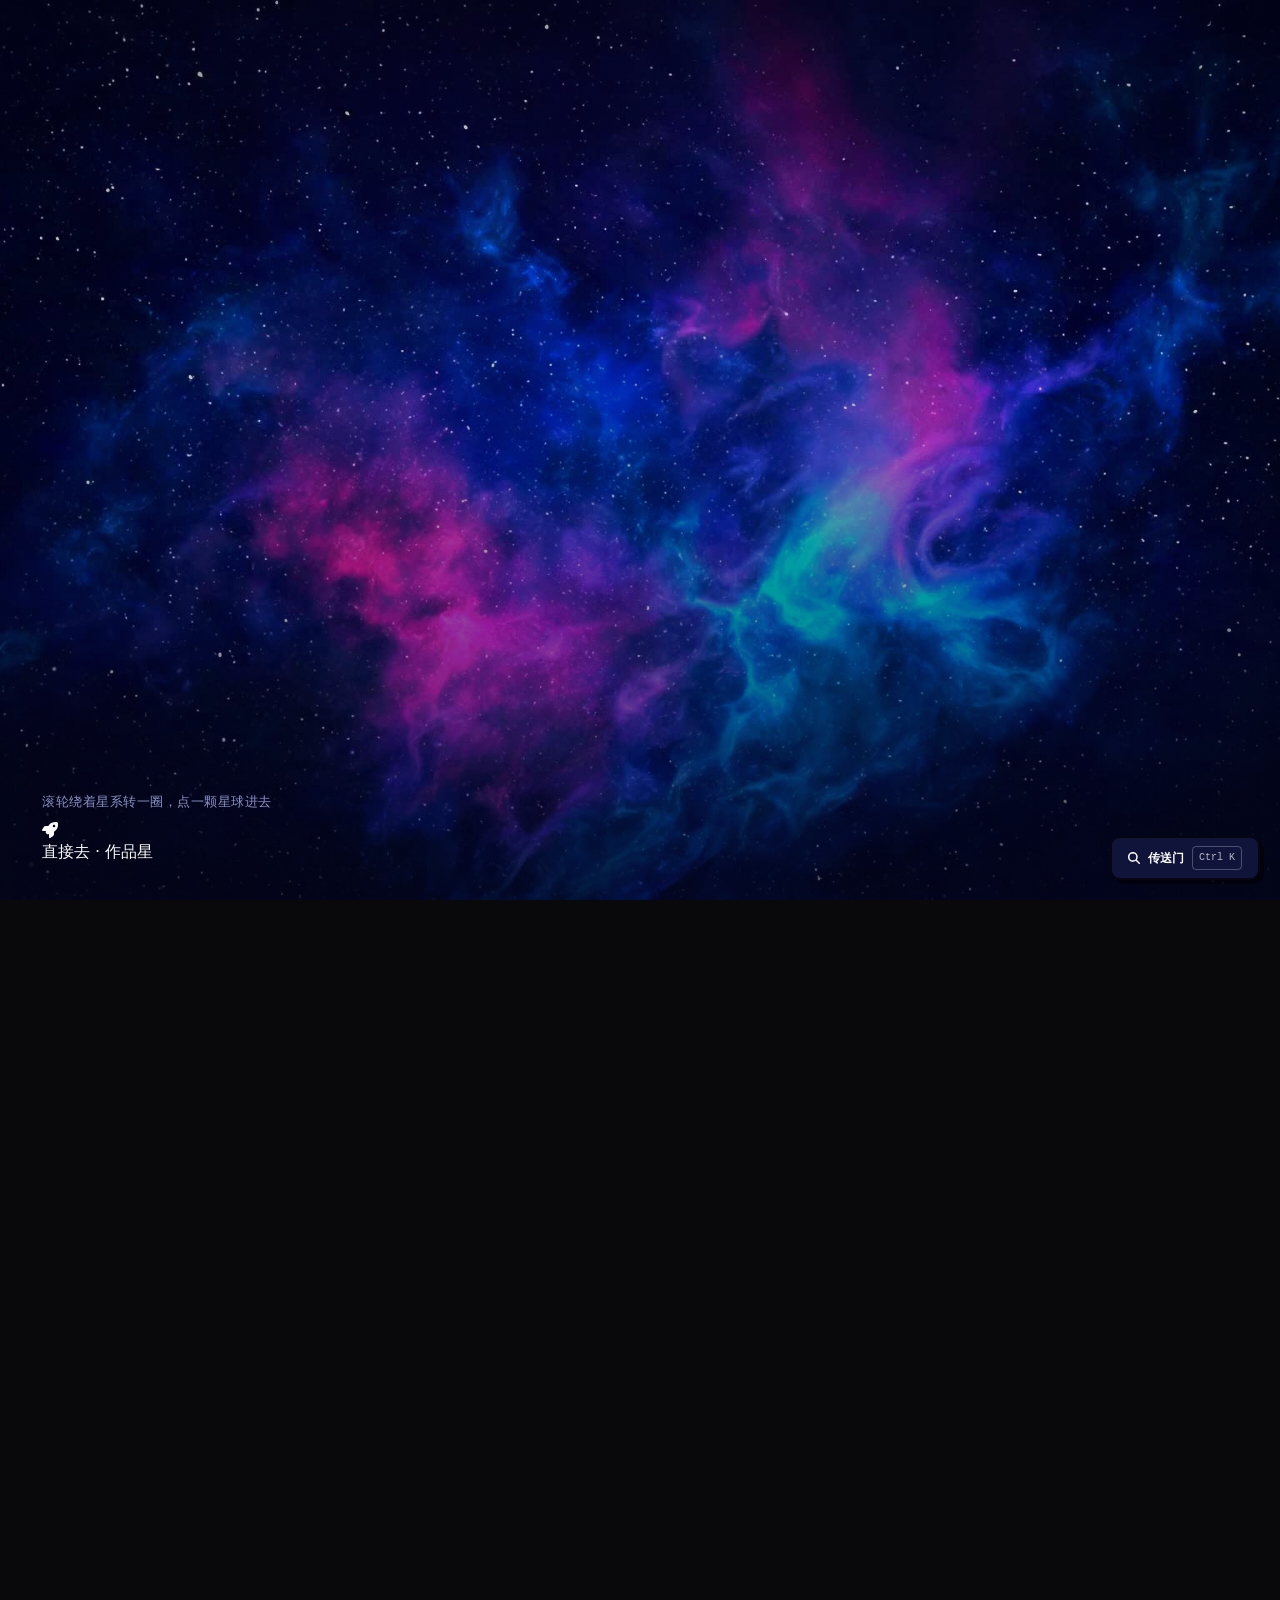
==== index.html @ 88e0ca13 "deploy: 宇宙星系主题（真实星云 + 行星贴图）" ====
<!DOCTYPE html><html lang="zh-CN"><head><meta charSet="utf-8"/><meta name="viewport" content="width=device-width, initial-scale=1"/><link rel="preload" as="image" href="/works/shots/tank-game.png"/><link rel="preload" as="image" href="/works/shots/plane-battle.png"/><link rel="preload" as="image" href="/works/shots/ml-report.png"/><link rel="stylesheet" href="/_next/static/css/a5910e6db1a4e530.css" crossorigin="" data-precedence="next"/><link rel="stylesheet" href="/_next/static/css/8dbaae639cdfed36.css" crossorigin="" data-precedence="next"/><link rel="preload" as="script" fetchPriority="low" href="/_next/static/chunks/webpack-61734ae41526d1d0.js" crossorigin=""/><script src="/_next/static/chunks/fd9d1056-93b56825bf3de29e.js" async="" crossorigin=""></script><script src="/_next/static/chunks/69-d10998cf7a2b7e97.js" async="" crossorigin=""></script><script src="/_next/static/chunks/main-app-1728588bee4fe42b.js" async="" crossorigin=""></script><script src="/_next/static/chunks/53c13509-b9bf448eeaf89d54.js" async=""></script><script src="/_next/static/chunks/729-86ada119918502b7.js" async=""></script><script src="/_next/static/chunks/app/page-1bb7758033e311f5.js" async=""></script><script src="/_next/static/chunks/app/layout-c3f28c9ce58d9d76.js" async=""></script><title>杨豫豪 | 环境工程 × AI 技术探索者</title><meta name="description" content="我不满足于「会用工具」，而是习惯把想法真正变成能用的东西 —— 网站、小游戏、自动化脚本，以及被别人拿去用的海报和文稿。"/><link rel="canonical" href="https://yanghao158640.github.io"/><meta property="og:title" content="杨豫豪 | 环境工程 × AI 技术探索者"/><meta property="og:description" content="我不满足于「会用工具」，而是习惯把想法真正变成能用的东西 —— 网站、小游戏、自动化脚本，以及被别人拿去用的海报和文稿。"/><meta property="og:url" content="https://yanghao158640.github.io"/><meta property="og:site_name" content="杨豫豪 · 个人作品集"/><meta property="og:locale" content="zh_CN"/><meta property="og:image" content="https://yanghao158640.github.io/og.png"/><meta property="og:image:width" content="1200"/><meta property="og:image:height" content="630"/><meta property="og:image:alt" content="杨豫豪 · 环境工程 × AI 技术探索者"/><meta property="og:type" content="website"/><meta name="twitter:card" content="summary_large_image"/><meta name="twitter:title" content="杨豫豪 | 环境工程 × AI 技术探索者"/><meta name="twitter:description" content="我不满足于「会用工具」，而是习惯把想法真正变成能用的东西 —— 网站、小游戏、自动化脚本，以及被别人拿去用的海报和文稿。"/><meta name="twitter:image" content="https://yanghao158640.github.io/og.png"/><link rel="icon" href="/icon.svg?5d28083418ef2ebd" type="image/svg+xml" sizes="any"/><script src="/_next/static/chunks/polyfills-c67a75d1b6f99dc8.js" crossorigin="" noModule=""></script></head><body><script>!function(){try{var d=document.documentElement,c=d.classList;c.remove('light','dark');var e=localStorage.getItem('theme');if('system'===e||(!e&&false)){var t='(prefers-color-scheme: dark)',m=window.matchMedia(t);if(m.media!==t||m.matches){d.style.colorScheme = 'dark';c.add('dark')}else{d.style.colorScheme = 'light';c.add('light')}}else if(e){c.add(e|| '')}else{c.add('dark')}if(e==='light'||e==='dark'||!e)d.style.colorScheme=e||'dark'}catch(e){}}()</script><!--$!--><template data-dgst="BAILOUT_TO_CLIENT_SIDE_RENDERING"></template><!--/$--><button type="button" aria-label="打开传送门（也可按 Ctrl 加 K）" class="cmdk-trigger fixed bottom-5 right-5 z-[4000] hidden h-11 items-center gap-2 rounded-[10px] border-2 border-black/70 bg-[#10143a] px-4 text-[12px] font-bold text-white shadow-[4px_4px_0_rgba(0,0,0,0.5)] transition hover:-translate-y-0.5 hover:text-[#ffcf00] sm:flex"><svg stroke="currentColor" fill="currentColor" stroke-width="0" viewBox="0 0 512 512" height="1em" width="1em" xmlns="http://www.w3.org/2000/svg"><path d="M416 208c0 45.9-14.9 88.3-40 122.7L502.6 457.4c12.5 12.5 12.5 32.8 0 45.3s-32.8 12.5-45.3 0L330.7 376c-34.4 25.2-76.8 40-122.7 40C93.1 416 0 322.9 0 208S93.1 0 208 0S416 93.1 416 208zM208 352a144 144 0 1 0 0-288 144 144 0 1 0 0 288z"></path></svg><span>传送门</span><kbd class="rounded border border-white/25 px-1.5 py-0.5 text-[10px] font-normal text-white/70">Ctrl K</kbd></button><main class="relative z-10 flex justify-center items-center flex-col overflow-hidden mx-auto sm:px-10 px-5"><div class="max-w-7xl w-full"><div class="floating-nav flex max-w-fit fixed z-[5000] top-10 inset-x-0 mx-auto px-4 py-4 rounded-lg border border-black/.1 shadow-[0px_2px_3px_-1px_rgba(0,0,0,0.1),0px_1px_0px_0px_rgba(25,28,33,0.02),0px_0px_0px_1px_rgba(25,28,33,0.08)] items-center justify-center space-x-3 sm:px-10 sm:py-5 sm:space-x-4" style="backdrop-filter:blur(16px) saturate(180%);background-color:rgba(10, 14, 38, 0.88);border-radius:10px;border:2px solid rgba(0, 0, 0, 0.85);box-shadow:0 0 0 2px rgba(203, 172, 249, 0.45), 7px 8px 0 rgba(0, 0, 0, 0.45);opacity:1;transform:translateY(-100px) translateZ(0)"><a class="relative dark:text-neutral-50 items-center flex space-x-1 text-neutral-600 dark:hover:text-neutral-300 hover:text-neutral-500" href="#projects"><span class="block sm:hidden"></span><span class="text-xs sm:text-sm !cursor-pointer">作品</span></a><a class="relative dark:text-neutral-50 items-center flex space-x-1 text-neutral-600 dark:hover:text-neutral-300 hover:text-neutral-500" href="#approach"><span class="block sm:hidden"></span><span class="text-xs sm:text-sm !cursor-pointer">实践</span></a><a class="relative dark:text-neutral-50 items-center flex space-x-1 text-neutral-600 dark:hover:text-neutral-300 hover:text-neutral-500" href="#certs"><span class="block sm:hidden"></span><span class="text-xs sm:text-sm !cursor-pointer">认证</span></a><a class="relative dark:text-neutral-50 items-center flex space-x-1 text-neutral-600 dark:hover:text-neutral-300 hover:text-neutral-500" href="#about"><span class="block sm:hidden"></span><span class="text-xs sm:text-sm !cursor-pointer">关于</span></a><a class="relative dark:text-neutral-50 items-center flex space-x-1 text-neutral-600 dark:hover:text-neutral-300 hover:text-neutral-500" href="#experience"><span class="block sm:hidden"></span><span class="text-xs sm:text-sm !cursor-pointer">经历</span></a><a class="relative dark:text-neutral-50 items-center flex space-x-1 text-neutral-600 dark:hover:text-neutral-300 hover:text-neutral-500" href="#skills"><span class="block sm:hidden"></span><span class="text-xs sm:text-sm !cursor-pointer">技能</span></a><a class="relative dark:text-neutral-50 items-center flex space-x-1 text-neutral-600 dark:hover:text-neutral-300 hover:text-neutral-500" href="#contact"><span class="block sm:hidden"></span><span class="text-xs sm:text-sm !cursor-pointer">联系</span></a></div><section id="hero" class="stage"><div class="board" data-board="hero"><div class="board-inner"><div class="flex min-h-0 flex-1 flex-col justify-center"><p class="text-[11px] uppercase tracking-widest text-blue-100">Environmental Engineering × AI</p><h1 class="mt-4 text-[26px] font-bold leading-tight sm:text-[30px] lg:text-[34px]">你好，我是杨豫豪。一个用 AI<!-- --> <span class="text-purple">把想法落地</span>的人。</h1><p class="mt-4 text-[13px] text-white-100">河南城建学院环境工程专业 2026 级本科生 · 河南 郑州</p><p class="mt-3 max-w-[46rem] text-[14px] leading-relaxed text-white-200">我不满足于「会用工具」，而是习惯把想法真正变成能用的东西 —— 网站、小游戏、自动化脚本，以及被别人拿去用的海报和文稿。</p><div class="mt-6 flex w-full max-w-[520px] flex-col gap-3 sm:flex-row"><a href="#projects" class="block w-full max-w-[240px]"><button class="toy-btn inline-flex h-12 w-full cursor-pointer items-center justify-center
        gap-2 px-7 text-sm focus:outline-none md:w-60 ">看看我的作品<svg stroke="currentColor" fill="currentColor" stroke-width="0" viewBox="0 0 448 512" height="1em" width="1em" xmlns="http://www.w3.org/2000/svg"><path d="M429.6 92.1c4.9-11.9 2.1-25.6-7-34.7s-22.8-11.9-34.7-7l-352 144c-14.2 5.8-22.2 20.8-19.3 35.8s16.1 25.8 31.4 25.8H224V432c0 15.3 10.8 28.4 25.8 31.4s30-5.1 35.8-19.3l144-352z"></path></svg></button></a><a class="toy-btn inline-flex h-12 w-full cursor-pointer items-center justify-center
        gap-2 px-7 text-sm focus:outline-none md:w-60 toy-btn-ghost" href="/resume/yangyuhao-resume.pdf" download="杨豫豪-简历.pdf">下载简历 PDF<svg stroke="currentColor" fill="currentColor" stroke-width="0" viewBox="0 0 512 512" height="1em" width="1em" xmlns="http://www.w3.org/2000/svg"><path d="M288 32c0-17.7-14.3-32-32-32s-32 14.3-32 32V274.7l-73.4-73.4c-12.5-12.5-32.8-12.5-45.3 0s-12.5 32.8 0 45.3l128 128c12.5 12.5 32.8 12.5 45.3 0l128-128c12.5-12.5 12.5-32.8 0-45.3s-32.8-12.5-45.3 0L288 274.7V32zM64 352c-35.3 0-64 28.7-64 64v32c0 35.3 28.7 64 64 64H448c35.3 0 64-28.7 64-64V416c0-35.3-28.7-64-64-64H346.5l-45.3 45.3c-25 25-65.5 25-90.5 0L165.5 352H64zm368 56a24 24 0 1 1 0 48 24 24 0 1 1 0-48z"></path></svg></a></div></div><div class="mt-auto grid grid-cols-2 gap-x-8 gap-y-5 pt-8 sm:grid-cols-4"><div class="flex flex-col"><span class="text-[26px] font-bold leading-none text-purple">8<span class="ms-1 text-[13px] font-normal text-white-100">项</span></span><span class="mt-2 text-[12px] text-white-200">AI 领域认证</span></div><div class="flex flex-col"><span class="text-[26px] font-bold leading-none text-purple">3<span class="ms-1 text-[13px] font-normal text-white-100">个</span></span><span class="mt-2 text-[12px] text-white-200">在线可访问作品</span></div><div class="flex flex-col"><span class="text-[26px] font-bold leading-none text-purple">2<span class="ms-1 text-[13px] font-normal text-white-100">款</span></span><span class="mt-2 text-[12px] text-white-200">可试玩小游戏</span></div><div class="flex flex-col"><span class="text-[26px] font-bold leading-none text-purple">2026<span class="ms-1 text-[13px] font-normal text-white-100">级</span></span><span class="mt-2 text-[12px] text-white-200">本科在读</span></div></div></div></div></section><section id="projects" class="stage"><div class="board" data-board="projects"><div class="board-inner"><h2 class="board-title">挑几个我做出来的<span class="text-purple"> 东西</span></h2><p class="board-sub">都能在线打开、直接玩或用。点卡片先看「我做了什么」，想玩再点出去。</p><div class="mt-6 grid min-h-0 flex-1 auto-rows-fr grid-cols-1 gap-4 sm:grid-cols-2 lg:grid-cols-3"><div class="brick proj-card group flex min-h-0 flex-col overflow-hidden transition duration-300 hover:-translate-y-1"><button type="button" aria-label="查看 坦克大战 的项目详情" class="flex min-h-0 flex-1 cursor-pointer flex-col text-left"><div class="relative aspect-[16/10] min-h-0 flex-auto overflow-hidden" style="background-color:#13162D"><img src="/works/shots/tank-game.png" alt="坦克大战" class="absolute inset-0 h-full w-full object-cover object-top transition duration-500 group-hover:scale-105"/><span class="pointer-events-none absolute inset-0 flex items-center justify-center bg-black/60 text-[11px] font-bold tracking-wider text-white opacity-0 transition duration-300 group-hover:opacity-100">看看我做了什么</span></div><div class="border-t-2 border-black/50 p-4"><h3 class="text-[15px] font-bold leading-snug">坦克大战</h3><p class="mt-2 line-clamp-3 text-[12px] leading-relaxed text-white-200">Canvas 单文件实现的经典坦克对战：键盘操控、敌军 AI 生成、碰撞检测与关卡节奏，纯原生 JavaScript 无依赖。</p><div class="mt-3 flex flex-wrap gap-2"><span class="brick-chip px-2.5 py-0.5 text-[11px] text-white-100">JavaScript</span><span class="brick-chip px-2.5 py-0.5 text-[11px] text-white-100">Canvas</span><span class="brick-chip px-2.5 py-0.5 text-[11px] text-white-100">游戏</span></div></div></button><div class="border-t-2 border-black/50 px-4 py-3"><a href="https://yanghao158640.github.io/competition-bootcamp/tank-game.html" target="_blank" rel="noopener noreferrer" class="toy-keys text-[12px]" aria-label="在线试玩：坦克大战"><i class="toy-key toy-key-top"></i><i class="toy-key toy-key-bottom"></i><span class="toy-keys-text">在线试玩<svg stroke="currentColor" fill="currentColor" stroke-width="0" viewBox="0 0 448 512" class="ms-2" height="1em" width="1em" xmlns="http://www.w3.org/2000/svg"><path d="M429.6 92.1c4.9-11.9 2.1-25.6-7-34.7s-22.8-11.9-34.7-7l-352 144c-14.2 5.8-22.2 20.8-19.3 35.8s16.1 25.8 31.4 25.8H224V432c0 15.3 10.8 28.4 25.8 31.4s30-5.1 35.8-19.3l144-352z"></path></svg></span></a></div></div><div class="brick proj-card group flex min-h-0 flex-col overflow-hidden transition duration-300 hover:-translate-y-1"><button type="button" aria-label="查看 飞机大战 的项目详情" class="flex min-h-0 flex-1 cursor-pointer flex-col text-left"><div class="relative aspect-[16/10] min-h-0 flex-auto overflow-hidden" style="background-color:#13162D"><img src="/works/shots/plane-battle.png" alt="飞机大战" class="absolute inset-0 h-full w-full object-cover object-top transition duration-500 group-hover:scale-105"/><span class="pointer-events-none absolute inset-0 flex items-center justify-center bg-black/60 text-[11px] font-bold tracking-wider text-white opacity-0 transition duration-300 group-hover:opacity-100">看看我做了什么</span></div><div class="border-t-2 border-black/50 p-4"><h3 class="text-[15px] font-bold leading-snug">飞机大战</h3><p class="mt-2 line-clamp-3 text-[12px] leading-relaxed text-white-200">战机操控、敌机与 BOSS 刷新、碰撞判定与计分系统，逐帧循环驱动的完整小游戏。</p><div class="mt-3 flex flex-wrap gap-2"><span class="brick-chip px-2.5 py-0.5 text-[11px] text-white-100">JavaScript</span><span class="brick-chip px-2.5 py-0.5 text-[11px] text-white-100">Canvas</span><span class="brick-chip px-2.5 py-0.5 text-[11px] text-white-100">游戏</span></div></div></button><div class="border-t-2 border-black/50 px-4 py-3"><a href="https://yanghao158640.github.io/plane-game/" target="_blank" rel="noopener noreferrer" class="toy-keys text-[12px]" aria-label="在线试玩：飞机大战"><i class="toy-key toy-key-top"></i><i class="toy-key toy-key-bottom"></i><span class="toy-keys-text">在线试玩<svg stroke="currentColor" fill="currentColor" stroke-width="0" viewBox="0 0 448 512" class="ms-2" height="1em" width="1em" xmlns="http://www.w3.org/2000/svg"><path d="M429.6 92.1c4.9-11.9 2.1-25.6-7-34.7s-22.8-11.9-34.7-7l-352 144c-14.2 5.8-22.2 20.8-19.3 35.8s16.1 25.8 31.4 25.8H224V432c0 15.3 10.8 28.4 25.8 31.4s30-5.1 35.8-19.3l144-352z"></path></svg></span></a></div></div><div class="brick proj-card group flex min-h-0 flex-col overflow-hidden transition duration-300 hover:-translate-y-1"><button type="button" aria-label="查看 吴恩达《机器学习》学习汇报 的项目详情" class="flex min-h-0 flex-1 cursor-pointer flex-col text-left"><div class="relative aspect-[16/10] min-h-0 flex-auto overflow-hidden" style="background-color:#13162D"><img src="/works/shots/ml-report.png" alt="吴恩达《机器学习》学习汇报" class="absolute inset-0 h-full w-full object-cover object-top transition duration-500 group-hover:scale-105"/><span class="pointer-events-none absolute inset-0 flex items-center justify-center bg-black/60 text-[11px] font-bold tracking-wider text-white opacity-0 transition duration-300 group-hover:opacity-100">看看我做了什么</span></div><div class="border-t-2 border-black/50 p-4"><h3 class="text-[15px] font-bold leading-snug">吴恩达《机器学习》学习汇报</h3><p class="mt-2 line-clamp-3 text-[12px] leading-relaxed text-white-200">13 页 HTML 交互式演示文稿，把课程核心概念与实践理解整理成可在线翻阅的汇报材料。</p><div class="mt-3 flex flex-wrap gap-2"><span class="brick-chip px-2.5 py-0.5 text-[11px] text-white-100">HTML</span><span class="brick-chip px-2.5 py-0.5 text-[11px] text-white-100">演示文稿</span><span class="brick-chip px-2.5 py-0.5 text-[11px] text-white-100">机器学习</span></div></div></button><div class="border-t-2 border-black/50 px-4 py-3"><a href="https://yanghao158640.github.io/competition-bootcamp/ml-report/" target="_blank" rel="noopener noreferrer" class="toy-keys text-[12px]" aria-label="在线查看：吴恩达《机器学习》学习汇报"><i class="toy-key toy-key-top"></i><i class="toy-key toy-key-bottom"></i><span class="toy-keys-text">在线查看<svg stroke="currentColor" fill="currentColor" stroke-width="0" viewBox="0 0 448 512" class="ms-2" height="1em" width="1em" xmlns="http://www.w3.org/2000/svg"><path d="M429.6 92.1c4.9-11.9 2.1-25.6-7-34.7s-22.8-11.9-34.7-7l-352 144c-14.2 5.8-22.2 20.8-19.3 35.8s16.1 25.8 31.4 25.8H224V432c0 15.3 10.8 28.4 25.8 31.4s30-5.1 35.8-19.3l144-352z"></path></svg></span></a></div></div></div></div></div></section><section id="approach" class="stage"><div class="board" data-board="approach"><div class="board-inner"><h2 class="board-title">更多 <span class="text-purple">实践</span></h2><p class="board-sub">除了完整作品，平时也在做这些小工具。</p><div class="mt-5 grid min-h-0 flex-1 auto-rows-fr grid-cols-1 gap-4 sm:grid-cols-2 lg:grid-cols-3"><div class="brick flex min-h-0 flex-col justify-center p-5"><span class="text-[26px] font-bold leading-none text-purple">0<!-- -->1</span><h3 class="mt-4 text-[16px] font-bold leading-snug">自动整理文件夹脚本</h3><p class="mt-2 text-[13px] leading-relaxed text-white-200">按文件类型自动归类，减少日常文件管理的重复操作，把重复劳动交给程序。</p><div class="mt-4 flex flex-wrap gap-2"><span class="brick-chip px-2.5 py-1 text-[11px] text-white">Python</span><span class="brick-chip px-2.5 py-1 text-[11px] text-white">Trae</span></div></div><div class="brick flex min-h-0 flex-col justify-center p-5"><span class="text-[26px] font-bold leading-none text-purple">0<!-- -->2</span><h3 class="mt-4 text-[16px] font-bold leading-snug">成绩统计分析工具</h3><p class="mt-2 text-[13px] leading-relaxed text-white-200">支持多科目成绩录入、均分计算与排名生成，让数据整理从手工表格变成一条命令。</p><div class="mt-4 flex flex-wrap gap-2"><span class="brick-chip px-2.5 py-1 text-[11px] text-white">Python</span><span class="brick-chip px-2.5 py-1 text-[11px] text-white">Pandas</span></div></div><div class="brick flex min-h-0 flex-col justify-center p-5"><span class="text-[26px] font-bold leading-none text-purple">0<!-- -->3</span><h3 class="mt-4 text-[16px] font-bold leading-snug">AI 辅助写作工作流</h3><p class="mt-2 text-[13px] leading-relaxed text-white-200">设计一套 AI 辅助写作流程，部分成果被校内文学社刊采用。</p><div class="mt-4 flex flex-wrap gap-2"><span class="brick-chip px-2.5 py-1 text-[11px] text-white">DeepSeek</span><span class="brick-chip px-2.5 py-1 text-[11px] text-white">Kimi</span></div></div></div><div class="brick mt-4 flex flex-col gap-3 p-4 lg:flex-row lg:items-center lg:gap-6"><div class="shrink-0 lg:w-[190px]"><p class="text-[11px] tracking-widest text-purple">持续产出</p><p class="mt-1.5 text-[12px] leading-relaxed text-white-200">近 <!-- -->16<!-- --> 周的公开提交记录 —— 作品只是结果，这块能看出是不是在一直做。</p></div><div class="gh-heatmap min-w-0 flex-1 overflow-x-auto"><div class="gh-heatmap-skeleton">正在读取提交记录…</div></div><p class="sr-only">杨豫豪<!-- --> 的 GitHub 公开提交热力图，展示最近 <!-- -->16<!-- --> 周的提交频率。 数据可在 github.com/yanghao158640 查看。</p></div></div></div></section><section id="certs" class="stage"><div class="board" data-board="certs"><div class="board-inner"><h2 class="board-title">AI 领域<span class="text-purple"> 专业认证</span></h2><p class="board-sub">共 <!-- -->8<!-- --> 项，点开可放大查看原件，← → 翻页。</p><div class="mt-5 grid min-h-0 flex-1 auto-rows-fr grid-cols-2 gap-3 lg:grid-cols-4"><button type="button" aria-label="放大查看 Prompt Engineer 证书" class="brick group flex min-h-0 cursor-pointer flex-col overflow-hidden text-left transition duration-300 hover:-translate-y-1"><div class="relative aspect-[10/7] min-h-0 flex-auto overflow-hidden" style="background-color:#13162D"><img src="/certs/prompt-engineer.jpg" alt="Prompt Engineer 证书" loading="lazy" class="absolute inset-0 h-full w-full object-cover object-top transition duration-500 group-hover:scale-105"/><span class="pointer-events-none absolute inset-0 flex items-center justify-center bg-black/55 text-[11px] font-bold tracking-wider text-white opacity-0 transition duration-300 group-hover:opacity-100">点击放大</span></div><div class="border-t-2 border-black/50 px-3 py-2.5"><h3 class="line-clamp-2 text-[12px] font-bold leading-snug text-white">Prompt Engineer</h3><p class="mt-1 line-clamp-1 text-[10.5px] text-white-100">讯飞星火 × Datawhale</p><p class="mt-0.5 text-[10px] text-purple">2026.07</p></div></button><button type="button" aria-label="放大查看 Agent Engineer 证书" class="brick group flex min-h-0 cursor-pointer flex-col overflow-hidden text-left transition duration-300 hover:-translate-y-1"><div class="relative aspect-[10/7] min-h-0 flex-auto overflow-hidden" style="background-color:#13162D"><img src="/certs/agent-engineer.jpg" alt="Agent Engineer 证书" loading="lazy" class="absolute inset-0 h-full w-full object-cover object-top transition duration-500 group-hover:scale-105"/><span class="pointer-events-none absolute inset-0 flex items-center justify-center bg-black/55 text-[11px] font-bold tracking-wider text-white opacity-0 transition duration-300 group-hover:opacity-100">点击放大</span></div><div class="border-t-2 border-black/50 px-3 py-2.5"><h3 class="line-clamp-2 text-[12px] font-bold leading-snug text-white">Agent Engineer</h3><p class="mt-1 line-clamp-1 text-[10.5px] text-white-100">Datawhale × 蚂蚁集团百宝箱</p><p class="mt-0.5 text-[10px] text-purple">2026.07</p></div></button><button type="button" aria-label="放大查看 Fine-tuning Engineer 证书" class="brick group flex min-h-0 cursor-pointer flex-col overflow-hidden text-left transition duration-300 hover:-translate-y-1"><div class="relative aspect-[10/7] min-h-0 flex-auto overflow-hidden" style="background-color:#13162D"><img src="/certs/llm-fine-tuning.jpg" alt="Fine-tuning Engineer 证书" loading="lazy" class="absolute inset-0 h-full w-full object-cover object-top transition duration-500 group-hover:scale-105"/><span class="pointer-events-none absolute inset-0 flex items-center justify-center bg-black/55 text-[11px] font-bold tracking-wider text-white opacity-0 transition duration-300 group-hover:opacity-100">点击放大</span></div><div class="border-t-2 border-black/50 px-3 py-2.5"><h3 class="line-clamp-2 text-[12px] font-bold leading-snug text-white">Fine-tuning Engineer</h3><p class="mt-1 line-clamp-1 text-[10.5px] text-white-100">Datawhale × 科大讯飞星辰</p><p class="mt-0.5 text-[10px] text-purple">2026.07</p></div></button><button type="button" aria-label="放大查看 人工智能训练师（高级） 证书" class="brick group flex min-h-0 cursor-pointer flex-col overflow-hidden text-left transition duration-300 hover:-translate-y-1"><div class="relative aspect-[10/7] min-h-0 flex-auto overflow-hidden" style="background-color:#13162D"><img src="/certs/damo-ai-trainer.jpg" alt="人工智能训练师（高级） 证书" loading="lazy" class="absolute inset-0 h-full w-full object-cover object-top transition duration-500 group-hover:scale-105"/><span class="pointer-events-none absolute inset-0 flex items-center justify-center bg-black/55 text-[11px] font-bold tracking-wider text-white opacity-0 transition duration-300 group-hover:opacity-100">点击放大</span></div><div class="border-t-2 border-black/50 px-3 py-2.5"><h3 class="line-clamp-2 text-[12px] font-bold leading-snug text-white">人工智能训练师（高级）</h3><p class="mt-1 line-clamp-1 text-[10.5px] text-white-100">阿里云 达摩院 · 机器智能技术事业部</p><p class="mt-0.5 text-[10px] text-purple">2026.07</p></div></button><button type="button" aria-label="放大查看 AI+ 编程能力认证 证书" class="brick group flex min-h-0 cursor-pointer flex-col overflow-hidden text-left transition duration-300 hover:-translate-y-1"><div class="relative aspect-[10/7] min-h-0 flex-auto overflow-hidden" style="background-color:#13162D"><img src="/certs/ai-coding.jpg" alt="AI+ 编程能力认证 证书" loading="lazy" class="absolute inset-0 h-full w-full object-cover object-top transition duration-500 group-hover:scale-105"/><span class="pointer-events-none absolute inset-0 flex items-center justify-center bg-black/55 text-[11px] font-bold tracking-wider text-white opacity-0 transition duration-300 group-hover:opacity-100">点击放大</span></div><div class="border-t-2 border-black/50 px-3 py-2.5"><h3 class="line-clamp-2 text-[12px] font-bold leading-snug text-white">AI+ 编程能力认证</h3><p class="mt-1 line-clamp-1 text-[10.5px] text-white-100">Datawhale × 豆包 MarsCode</p><p class="mt-0.5 text-[10px] text-purple">2026.07</p></div></button><button type="button" aria-label="放大查看 人工智能初识微认证 证书" class="brick group flex min-h-0 cursor-pointer flex-col overflow-hidden text-left transition duration-300 hover:-translate-y-1"><div class="relative aspect-[10/7] min-h-0 flex-auto overflow-hidden" style="background-color:#13162D"><img src="/certs/huawei-ai-basic.jpg" alt="人工智能初识微认证 证书" loading="lazy" class="absolute inset-0 h-full w-full object-cover object-top transition duration-500 group-hover:scale-105"/><span class="pointer-events-none absolute inset-0 flex items-center justify-center bg-black/55 text-[11px] font-bold tracking-wider text-white opacity-0 transition duration-300 group-hover:opacity-100">点击放大</span></div><div class="border-t-2 border-black/50 px-3 py-2.5"><h3 class="line-clamp-2 text-[12px] font-bold leading-snug text-white">人工智能初识微认证</h3><p class="mt-1 line-clamp-1 text-[10.5px] text-white-100">华为</p><p class="mt-0.5 text-[10px] text-purple">有效期至 2028.08</p></div></button><button type="button" aria-label="放大查看 AI4S Cup · Python 基础能力认证 证书" class="brick group flex min-h-0 cursor-pointer flex-col overflow-hidden text-left transition duration-300 hover:-translate-y-1"><div class="relative aspect-[10/7] min-h-0 flex-auto overflow-hidden" style="background-color:#13162D"><img src="/certs/ai4s-python.jpg" alt="AI4S Cup · Python 基础能力认证 证书" loading="lazy" class="absolute inset-0 h-full w-full object-cover object-top transition duration-500 group-hover:scale-105"/><span class="pointer-events-none absolute inset-0 flex items-center justify-center bg-black/55 text-[11px] font-bold tracking-wider text-white opacity-0 transition duration-300 group-hover:opacity-100">点击放大</span></div><div class="border-t-2 border-black/50 px-3 py-2.5"><h3 class="line-clamp-2 text-[12px] font-bold leading-snug text-white">AI4S Cup · Python 基础能力认证</h3><p class="mt-1 line-clamp-1 text-[10.5px] text-white-100">北京科学智能研究院 · 深势科技</p><p class="mt-0.5 text-[10px] text-purple">2026.07</p></div></button><button type="button" aria-label="放大查看 Masterclass on Artificial Intelligence 证书" class="brick group flex min-h-0 cursor-pointer flex-col overflow-hidden text-left transition duration-300 hover:-translate-y-1"><div class="relative aspect-[10/7] min-h-0 flex-auto overflow-hidden" style="background-color:#13162D"><img src="/certs/itc-masterclass-ai.jpg" alt="Masterclass on Artificial Intelligence 证书" loading="lazy" class="absolute inset-0 h-full w-full object-cover object-top transition duration-500 group-hover:scale-105"/><span class="pointer-events-none absolute inset-0 flex items-center justify-center bg-black/55 text-[11px] font-bold tracking-wider text-white opacity-0 transition duration-300 group-hover:opacity-100">点击放大</span></div><div class="border-t-2 border-black/50 px-3 py-2.5"><h3 class="line-clamp-2 text-[12px] font-bold leading-snug text-white">Masterclass on Artificial Intelligence</h3><p class="mt-1 line-clamp-1 text-[10.5px] text-white-100">ITC · 国际劳工组织国际培训中心</p><p class="mt-0.5 text-[10px] text-purple">2026.07</p></div></button></div></div></div></section><section id="about" class="stage"><div class="board" data-board="about"><div class="board-inner"><h2 class="board-title">关于 <span class="text-purple">我</span></h2><p class="board-sub">环境工程与 AI 之间，我两边都在走。</p><div class="mt-5 flex min-h-0 flex-1 flex-col gap-5 lg:flex-row"><div class="flex min-h-0 flex-[1.35] flex-col"><div class="flex min-h-0 flex-1 flex-col justify-center"><p class="text-[14px] leading-relaxed text-white-200">我不满足于「会用工具」，而是习惯把想法真正变成能用的东西 —— 网站、小游戏、自动化脚本，以及被别人拿去用的海报和文稿。</p><div class="mt-4 flex flex-wrap gap-2"><span class="brick-chip px-3 py-1 text-[12px] text-white-100">河南 · 郑州</span><span class="brick-chip px-3 py-1 text-[12px] text-white-100">河南城建学院</span><span class="brick-chip px-3 py-1 text-[12px] text-white-100">环境工程 · 2026 级</span></div></div><div class="brick p-5"><p class="text-[11px] tracking-widest text-purple">最近在做</p><p class="mt-2 text-[13px] leading-relaxed text-white-200">搭建个人作品站，把坦克大战、飞机大战与机器学习汇报整理成可在线体验的作品集。</p></div></div><div class="flex min-h-0 flex-1 flex-col"><div class="relative h-[260px] min-h-0 flex-none overflow-hidden rounded-[10px] border-2 border-black/50 bg-[#060b23] lg:h-auto lg:flex-1"><div class="relative h-full w-full"><div class="absolute inset-0 overflow-hidden"><div class="absolute w-full h-full z-10"><!--$!--><template data-dgst="BAILOUT_TO_CLIENT_SIDE_RENDERING"></template><!--/$--></div></div></div></div><div class="mt-4"><p class="text-[11px] tracking-widest text-purple">工具与技术栈</p><div class="mt-2 flex flex-wrap gap-2"><span class="brick-chip px-3 py-1 text-[12px] text-white-100">DeepSeek</span><span class="brick-chip px-3 py-1 text-[12px] text-white-100">Kimi</span><span class="brick-chip px-3 py-1 text-[12px] text-white-100">通义千问</span><span class="brick-chip px-3 py-1 text-[12px] text-white-100">豆包</span><span class="brick-chip px-3 py-1 text-[12px] text-white-100">Trae</span><span class="brick-chip px-3 py-1 text-[12px] text-white-100">Python</span></div></div></div></div></div></div></section><section id="experience" class="stage"><div class="board" data-board="experience"><div class="board-inner"><h2 class="board-title">我走过的 <span class="text-purple">路</span></h2><p class="board-sub">从课程、认证到真正写出来的东西，都是自己一步步试出来的。</p><div class="mt-5 grid min-h-0 flex-1 auto-rows-fr grid-cols-1 gap-3 sm:grid-cols-2 lg:grid-cols-3"><div class="brick flex min-h-0 flex-col p-5"><div class="flex flex-wrap items-start justify-between gap-x-3 gap-y-2"><h3 class="text-[15px] font-bold leading-snug">Python 自动化脚本</h3><span class="brick-chip whitespace-nowrap px-2.5 py-0.5 text-[11px] text-white">2025 — 至今</span></div><p class="mt-2 text-[12px] text-white-100">独立开发</p><p class="mt-2 line-clamp-3 flex-1 text-[12.5px] leading-relaxed text-white-200">借助 AI 工具完成文件自动归类脚本，把日常重复劳动交给程序，AI 能力转化为实际生产力。</p><div class="mt-3 flex flex-wrap gap-1.5"><span class="rounded-[5px] border border-white/15 bg-black/40 px-2 py-0.5 text-[11px] text-white-100">Python</span><span class="rounded-[5px] border border-white/15 bg-black/40 px-2 py-0.5 text-[11px] text-white-100">Trae</span></div></div><div class="brick flex min-h-0 flex-col p-5"><div class="flex flex-wrap items-start justify-between gap-x-3 gap-y-2"><h3 class="text-[15px] font-bold leading-snug">AI 工具应用实践</h3><span class="brick-chip whitespace-nowrap px-2.5 py-0.5 text-[11px] text-white">2025 — 至今</span></div><p class="mt-2 text-[12px] text-white-100">深度使用</p><p class="mt-2 line-clamp-3 flex-1 text-[12.5px] leading-relaxed text-white-200">系统使用 DeepSeek、Kimi、通义千问、豆包、Trae 等，覆盖数据分析、写作辅助与工作流设计。</p><div class="mt-3 flex flex-wrap gap-1.5"><span class="rounded-[5px] border border-white/15 bg-black/40 px-2 py-0.5 text-[11px] text-white-100">DeepSeek</span><span class="rounded-[5px] border border-white/15 bg-black/40 px-2 py-0.5 text-[11px] text-white-100">Kimi</span><span class="rounded-[5px] border border-white/15 bg-black/40 px-2 py-0.5 text-[11px] text-white-100">通义千问</span><span class="rounded-[5px] border border-white/15 bg-black/40 px-2 py-0.5 text-[11px] text-white-100">豆包</span><span class="rounded-[5px] border border-white/15 bg-black/40 px-2 py-0.5 text-[11px] text-white-100">Trae</span></div></div><div class="brick flex min-h-0 flex-col p-5"><div class="flex flex-wrap items-start justify-between gap-x-3 gap-y-2"><h3 class="text-[15px] font-bold leading-snug">海报设计 &amp; 演示文稿制作</h3><span class="brick-chip whitespace-nowrap px-2.5 py-0.5 text-[11px] text-white">2025</span></div><p class="mt-2 text-[12px] text-white-100">AI 辅助创作</p><p class="mt-2 line-clamp-3 flex-1 text-[12.5px] leading-relaxed text-white-200">用 AI 辅助完成多套校园活动海报，独立制作演示文稿用于班级展示，获积极反馈。</p><div class="mt-3 flex flex-wrap gap-1.5"><span class="rounded-[5px] border border-white/15 bg-black/40 px-2 py-0.5 text-[11px] text-white-100">AI 绘图</span><span class="rounded-[5px] border border-white/15 bg-black/40 px-2 py-0.5 text-[11px] text-white-100">演示文稿</span></div></div><div class="brick flex min-h-0 flex-col p-5"><div class="flex flex-wrap items-start justify-between gap-x-3 gap-y-2"><h3 class="text-[15px] font-bold leading-snug">吴恩达《机器学习》课程</h3><span class="brick-chip whitespace-nowrap px-2.5 py-0.5 text-[11px] text-white">2025</span></div><p class="mt-2 text-[12px] text-white-100">课程学习 · 已获证书</p><p class="mt-2 line-clamp-3 flex-1 text-[12.5px] leading-relaxed text-white-200">完成课程学习并获证书；掌握监督学习、无监督学习、神经网络等核心概念。</p><div class="mt-3 flex flex-wrap gap-1.5"><span class="rounded-[5px] border border-white/15 bg-black/40 px-2 py-0.5 text-[11px] text-white-100">机器学习</span></div></div><div class="brick flex min-h-0 flex-col p-5"><div class="flex flex-wrap items-start justify-between gap-x-3 gap-y-2"><h3 class="text-[15px] font-bold leading-snug">8 项 AI 领域专业认证</h3><span class="brick-chip whitespace-nowrap px-2.5 py-0.5 text-[11px] text-white">2026</span></div><p class="mt-2 text-[12px] text-white-100">认证获取</p><p class="mt-2 line-clamp-3 flex-1 text-[12.5px] leading-relaxed text-white-200">讯飞星火 Prompt Engineer、Agent Engineer、Fine-tuning Engineer、达摩院人工智能训练师（高级）、华为人工智能初识微认证、AI4S Cup Python 基础能力认证等。</p><div class="mt-3 flex flex-wrap gap-1.5"><span class="rounded-[5px] border border-white/15 bg-black/40 px-2 py-0.5 text-[11px] text-white-100">Prompt</span><span class="rounded-[5px] border border-white/15 bg-black/40 px-2 py-0.5 text-[11px] text-white-100">Agent</span><span class="rounded-[5px] border border-white/15 bg-black/40 px-2 py-0.5 text-[11px] text-white-100">微调</span><span class="rounded-[5px] border border-white/15 bg-black/40 px-2 py-0.5 text-[11px] text-white-100">AI 应用</span></div></div><div class="brick flex min-h-0 flex-col p-5"><div class="flex flex-wrap items-start justify-between gap-x-3 gap-y-2"><h3 class="text-[15px] font-bold leading-snug">河南城建学院 · 环境工程</h3><span class="brick-chip whitespace-nowrap px-2.5 py-0.5 text-[11px] text-white">2026 — 至今</span></div><p class="mt-2 text-[12px] text-white-100">本科在读</p><p class="mt-2 line-clamp-3 flex-1 text-[12.5px] leading-relaxed text-white-200">2026 级本科生。专注环境工程与 AI 工具应用，用技术把想法落地。</p><div class="mt-3 flex flex-wrap gap-1.5"><span class="rounded-[5px] border border-white/15 bg-black/40 px-2 py-0.5 text-[11px] text-white-100">环境工程</span></div></div></div></div></div></section><section id="skills" class="stage"><div class="board" data-board="skills"><div class="board-inner"><h2 class="board-title">技能 <span class="text-purple">自评</span></h2><p class="board-sub">分数是我对自己当前状态的判断，会随着练习不断调整。</p><div class="mt-5 flex min-h-0 flex-1 flex-col gap-5 lg:flex-row"><div class="flex min-h-0 flex-[1.3] flex-col justify-between gap-3"><div><div class="mb-1.5 flex items-baseline justify-between"><span class="text-[13px] text-white">AI 工具应用</span><span class="text-[12px] font-semibold text-purple">90</span></div><div class="h-2.5 overflow-hidden rounded-[4px] border-2 border-black/50 bg-black/50"><div class="h-full rounded-[2px]" style="width:90%;background-color:rgb(var(--board-accent, 203 172 249))"></div></div></div><div><div class="mb-1.5 flex items-baseline justify-between"><span class="text-[13px] text-white">海报设计</span><span class="text-[12px] font-semibold text-purple">80</span></div><div class="h-2.5 overflow-hidden rounded-[4px] border-2 border-black/50 bg-black/50"><div class="h-full rounded-[2px]" style="width:80%;background-color:rgb(var(--board-accent, 203 172 249))"></div></div></div><div><div class="mb-1.5 flex items-baseline justify-between"><span class="text-[13px] text-white">写作能力</span><span class="text-[12px] font-semibold text-purple">80</span></div><div class="h-2.5 overflow-hidden rounded-[4px] border-2 border-black/50 bg-black/50"><div class="h-full rounded-[2px]" style="width:80%;background-color:rgb(var(--board-accent, 203 172 249))"></div></div></div><div><div class="mb-1.5 flex items-baseline justify-between"><span class="text-[13px] text-white">演示文稿 / PPT</span><span class="text-[12px] font-semibold text-purple">80</span></div><div class="h-2.5 overflow-hidden rounded-[4px] border-2 border-black/50 bg-black/50"><div class="h-full rounded-[2px]" style="width:80%;background-color:rgb(var(--board-accent, 203 172 249))"></div></div></div><div><div class="mb-1.5 flex items-baseline justify-between"><span class="text-[13px] text-white">Python 编程</span><span class="text-[12px] font-semibold text-purple">60</span></div><div class="h-2.5 overflow-hidden rounded-[4px] border-2 border-black/50 bg-black/50"><div class="h-full rounded-[2px]" style="width:60%;background-color:rgb(var(--board-accent, 203 172 249))"></div></div></div><div><div class="mb-1.5 flex items-baseline justify-between"><span class="text-[13px] text-white">数据分析</span><span class="text-[12px] font-semibold text-purple">55</span></div><div class="h-2.5 overflow-hidden rounded-[4px] border-2 border-black/50 bg-black/50"><div class="h-full rounded-[2px]" style="width:55%;background-color:rgb(var(--board-accent, 203 172 249))"></div></div></div><div><div class="mb-1.5 flex items-baseline justify-between"><span class="text-[13px] text-white">小游戏制作</span><span class="text-[12px] font-semibold text-purple">50</span></div><div class="h-2.5 overflow-hidden rounded-[4px] border-2 border-black/50 bg-black/50"><div class="h-full rounded-[2px]" style="width:50%;background-color:rgb(var(--board-accent, 203 172 249))"></div></div></div></div><div class="flex min-h-0 flex-1 flex-col gap-4"><div class="brick flex min-h-0 flex-1 flex-col justify-center p-5"><p class="text-[11px] tracking-widest text-purple">最近在做</p><p class="mt-2 text-[13px] leading-relaxed text-white-200">搭建个人作品站，把坦克大战、飞机大战与机器学习汇报整理成可在线体验的作品集。</p></div><div class="brick flex min-h-0 flex-1 flex-col justify-center p-5"><p class="text-[11px] tracking-widest text-purple">最近在读</p><p class="mt-2 text-[13px] leading-relaxed text-white-200">吴恩达《机器学习》配套资料，以及关于 AI 工作流与产品设计的书。</p></div></div></div></div></div></section><section id="contact" class="stage"><div class="board" data-board="contact"><div class="board-inner"><h2 class="board-title">愿意聊聊，或者一起做点什么？</h2><p class="board-sub max-w-[42rem]">这只是一个起点 —— 我的能力与作品仍在快速生长。欢迎前辈与伙伴来交流，把想法碰撞成更多可能。</p><div class="flex min-h-0 flex-1 flex-col items-center justify-center gap-6"><div class="flex flex-wrap items-center justify-center gap-x-8 gap-y-3 text-[14px]"><a href="mailto:2813573523@qq.com" class="text-white-100 transition hover:text-purple">2813573523@qq.com</a><a href="tel:17719891195" class="text-white-100 transition hover:text-purple">17719891195</a><span class="text-white-200">河南 · 郑州</span></div><div class="flex w-full max-w-[520px] flex-col gap-3 sm:flex-row"><a href="mailto:2813573523@qq.com" class="block w-full max-w-[240px]"><button class="toy-btn inline-flex h-12 w-full cursor-pointer items-center justify-center
        gap-2 px-7 text-sm focus:outline-none md:w-60 ">给我发封邮件<svg stroke="currentColor" fill="currentColor" stroke-width="0" viewBox="0 0 448 512" height="1em" width="1em" xmlns="http://www.w3.org/2000/svg"><path d="M429.6 92.1c4.9-11.9 2.1-25.6-7-34.7s-22.8-11.9-34.7-7l-352 144c-14.2 5.8-22.2 20.8-19.3 35.8s16.1 25.8 31.4 25.8H224V432c0 15.3 10.8 28.4 25.8 31.4s30-5.1 35.8-19.3l144-352z"></path></svg></button></a><a class="toy-btn inline-flex h-12 w-full cursor-pointer items-center justify-center
        gap-2 px-7 text-sm focus:outline-none md:w-60 toy-btn-fill" href="/resume/yangyuhao-resume.pdf" download="杨豫豪-简历.pdf">下载简历 PDF<svg stroke="currentColor" fill="currentColor" stroke-width="0" viewBox="0 0 512 512" height="1em" width="1em" xmlns="http://www.w3.org/2000/svg"><path d="M288 32c0-17.7-14.3-32-32-32s-32 14.3-32 32V274.7l-73.4-73.4c-12.5-12.5-32.8-12.5-45.3 0s-12.5 32.8 0 45.3l128 128c12.5 12.5 32.8 12.5 45.3 0l128-128c12.5-12.5 12.5-32.8 0-45.3s-32.8-12.5-45.3 0L288 274.7V32zM64 352c-35.3 0-64 28.7-64 64v32c0 35.3 28.7 64 64 64H448c35.3 0 64-28.7 64-64V416c0-35.3-28.7-64-64-64H346.5l-45.3 45.3c-25 25-65.5 25-90.5 0L165.5 352H64zm368 56a24 24 0 1 1 0 48 24 24 0 1 1 0-48z"></path></svg></a></div></div><div class="mt-auto flex flex-col items-center justify-between gap-4 border-t-2 border-black/50 pt-5 md:flex-row"><p class="text-[13px] font-light">© <!-- -->2026<!-- --> <!-- -->杨豫豪<!-- --> · <!-- -->环境工程 × AI 技术探索者</p><div class="flex items-center gap-3"><a href="https://github.com/yanghao158640" target="_blank" rel="noreferrer" aria-label="GitHub" title="GitHub" class="flex h-10 w-10 cursor-pointer items-center justify-center rounded-[10px] border-2 border-black/60 bg-[#10143a] text-white-100 transition shadow-[4px_4px_0_rgba(0,0,0,0.45)] hover:-translate-y-0.5 hover:text-purple"><svg stroke="currentColor" fill="currentColor" stroke-width="0" viewBox="0 0 496 512" height="20" width="20" xmlns="http://www.w3.org/2000/svg"><path d="M165.9 397.4c0 2-2.3 3.6-5.2 3.6-3.3.3-5.6-1.3-5.6-3.6 0-2 2.3-3.6 5.2-3.6 3-.3 5.6 1.3 5.6 3.6zm-31.1-4.5c-.7 2 1.3 4.3 4.3 4.9 2.6 1 5.6 0 6.2-2s-1.3-4.3-4.3-5.2c-2.6-.7-5.5.3-6.2 2.3zm44.2-1.7c-2.9.7-4.9 2.6-4.6 4.9.3 2 2.9 3.3 5.9 2.6 2.9-.7 4.9-2.6 4.6-4.6-.3-1.9-3-3.2-5.9-2.9zM244.8 8C106.1 8 0 113.3 0 252c0 110.9 69.8 205.8 169.5 239.2 12.8 2.3 17.3-5.6 17.3-12.1 0-6.2-.3-40.4-.3-61.4 0 0-70 15-84.7-29.8 0 0-11.4-29.1-27.8-36.6 0 0-22.9-15.7 1.6-15.4 0 0 24.9 2 38.6 25.8 21.9 38.6 58.6 27.5 72.9 20.9 2.3-16 8.8-27.1 16-33.7-55.9-6.2-112.3-14.3-112.3-110.5 0-27.5 7.6-41.3 23.6-58.9-2.6-6.5-11.1-33.3 2.6-67.9 20.9-6.5 69 27 69 27 20-5.6 41.5-8.5 62.8-8.5s42.8 2.9 62.8 8.5c0 0 48.1-33.6 69-27 13.7 34.7 5.2 61.4 2.6 67.9 16 17.7 25.8 31.5 25.8 58.9 0 96.5-58.9 104.2-114.8 110.5 9.2 7.9 17 22.9 17 46.4 0 33.7-.3 75.4-.3 83.6 0 6.5 4.6 14.4 17.3 12.1C428.2 457.8 496 362.9 496 252 496 113.3 383.5 8 244.8 8zM97.2 352.9c-1.3 1-1 3.3.7 5.2 1.6 1.6 3.9 2.3 5.2 1 1.3-1 1-3.3-.7-5.2-1.6-1.6-3.9-2.3-5.2-1zm-10.8-8.1c-.7 1.3.3 2.9 2.3 3.9 1.6 1 3.6.7 4.3-.7.7-1.3-.3-2.9-2.3-3.9-2-.6-3.6-.3-4.3.7zm32.4 35.6c-1.6 1.3-1 4.3 1.3 6.2 2.3 2.3 5.2 2.6 6.5 1 1.3-1.3.7-4.3-1.3-6.2-2.2-2.3-5.2-2.6-6.5-1zm-11.4-14.7c-1.6 1-1.6 3.6 0 5.9 1.6 2.3 4.3 3.3 5.6 2.3 1.6-1.3 1.6-3.9 0-6.2-1.4-2.3-4-3.3-5.6-2z"></path></svg></a><a href="mailto:2813573523@qq.com" target="_blank" rel="noreferrer" aria-label="邮箱" title="邮箱" class="flex h-10 w-10 cursor-pointer items-center justify-center rounded-[10px] border-2 border-black/60 bg-[#10143a] text-white-100 transition shadow-[4px_4px_0_rgba(0,0,0,0.45)] hover:-translate-y-0.5 hover:text-purple"><svg stroke="currentColor" fill="currentColor" stroke-width="0" viewBox="0 0 512 512" height="20" width="20" xmlns="http://www.w3.org/2000/svg"><path d="M48 64C21.5 64 0 85.5 0 112c0 15.1 7.1 29.3 19.2 38.4L236.8 313.6c11.4 8.5 27 8.5 38.4 0L492.8 150.4c12.1-9.1 19.2-23.3 19.2-38.4c0-26.5-21.5-48-48-48H48zM0 176V384c0 35.3 28.7 64 64 64H448c35.3 0 64-28.7 64-64V176L294.4 339.2c-22.8 17.1-54 17.1-76.8 0L0 176z"></path></svg></a><a href="tel:17719891195" target="_blank" rel="noreferrer" aria-label="电话" title="电话" class="flex h-10 w-10 cursor-pointer items-center justify-center rounded-[10px] border-2 border-black/60 bg-[#10143a] text-white-100 transition shadow-[4px_4px_0_rgba(0,0,0,0.45)] hover:-translate-y-0.5 hover:text-purple"><svg stroke="currentColor" fill="currentColor" stroke-width="0" viewBox="0 0 512 512" height="20" width="20" xmlns="http://www.w3.org/2000/svg"><path d="M164.9 24.6c-7.7-18.6-28-28.5-47.4-23.2l-88 24C12.1 30.2 0 46 0 64C0 311.4 200.6 512 448 512c18 0 33.8-12.1 38.6-29.5l24-88c5.3-19.4-4.6-39.7-23.2-47.4l-96-40c-16.3-6.8-35.2-2.1-46.3 11.6L304.7 368C234.3 334.7 177.3 277.7 144 207.3L193.3 167c13.7-11.2 18.4-30 11.6-46.3l-40-96z"></path></svg></a></div></div></div></div></section></div></main><script src="/_next/static/chunks/webpack-61734ae41526d1d0.js" crossorigin="" async=""></script><script>(self.__next_f=self.__next_f||[]).push([0]);self.__next_f.push([2,null])</script><script>self.__next_f.push([1,"1:HL[\"/_next/static/css/a5910e6db1a4e530.css\",\"style\",{\"crossOrigin\":\"\"}]\n0:\"$L2\"\n"])</script><script>self.__next_f.push([1,"3:HL[\"/_next/static/css/8dbaae639cdfed36.css\",\"style\",{\"crossOrigin\":\"\"}]\n"])</script><script>self.__next_f.push([1,"4:I[7690,[],\"\"]\n6:I[7831,[],\"\"]\n7:I[4352,[\"240\",\"static/chunks/53c13509-b9bf448eeaf89d54.js\",\"729\",\"static/chunks/729-86ada119918502b7.js\",\"931\",\"static/chunks/app/page-1bb7758033e311f5.js\"],\"\"]\n8:I[7407,[\"185\",\"static/chunks/app/layout-c3f28c9ce58d9d76.js\"],\"ThemeProvider\"]\n9:I[5613,[],\"\"]\na:I[1778,[],\"\"]\nc:I[8955,[],\"\"]\nd:[]\n"])</script><script>self.__next_f.push([1,"2:[[[\"$\",\"link\",\"0\",{\"rel\":\"stylesheet\",\"href\":\"/_next/static/css/a5910e6db1a4e530.css\",\"precedence\":\"next\",\"crossOrigin\":\"\"}]],[\"$\",\"$L4\",null,{\"buildId\":\"TOsMQU6lTmbESk5WL0A90\",\"assetPrefix\":\"\",\"initialCanonicalUrl\":\"/\",\"initialTree\":[\"\",{\"children\":[\"__PAGE__\",{}]},\"$undefined\",\"$undefined\",true],\"initialSeedData\":[\"\",{\"children\":[\"__PAGE__\",{},[\"$L5\",[\"$\",\"$L6\",null,{\"propsForComponent\":{\"params\":{}},\"Component\":\"$7\",\"isStaticGeneration\":true}],null]]},[null,[\"$\",\"html\",null,{\"lang\":\"zh-CN\",\"suppressHydrationWarning\":true,\"children\":[\"$\",\"body\",null,{\"children\":[\"$\",\"$L8\",null,{\"attribute\":\"class\",\"defaultTheme\":\"dark\",\"enableSystem\":true,\"disableTransitionOnChange\":true,\"children\":[\"$\",\"$L9\",null,{\"parallelRouterKey\":\"children\",\"segmentPath\":[\"children\"],\"loading\":\"$undefined\",\"loadingStyles\":\"$undefined\",\"loadingScripts\":\"$undefined\",\"hasLoading\":false,\"error\":\"$undefined\",\"errorStyles\":\"$undefined\",\"errorScripts\":\"$undefined\",\"template\":[\"$\",\"$La\",null,{}],\"templateStyles\":\"$undefined\",\"templateScripts\":\"$undefined\",\"notFound\":[[\"$\",\"title\",null,{\"children\":\"404: This page could not be found.\"}],[\"$\",\"div\",null,{\"style\":{\"fontFamily\":\"system-ui,\\\"Segoe UI\\\",Roboto,Helvetica,Arial,sans-serif,\\\"Apple Color Emoji\\\",\\\"Segoe UI Emoji\\\"\",\"height\":\"100vh\",\"textAlign\":\"center\",\"display\":\"flex\",\"flexDirection\":\"column\",\"alignItems\":\"center\",\"justifyContent\":\"center\"},\"children\":[\"$\",\"div\",null,{\"children\":[[\"$\",\"style\",null,{\"dangerouslySetInnerHTML\":{\"__html\":\"body{color:#000;background:#fff;margin:0}.next-error-h1{border-right:1px solid rgba(0,0,0,.3)}@media (prefers-color-scheme:dark){body{color:#fff;background:#000}.next-error-h1{border-right:1px solid rgba(255,255,255,.3)}}\"}}],[\"$\",\"h1\",null,{\"className\":\"next-error-h1\",\"style\":{\"display\":\"inline-block\",\"margin\":\"0 20px 0 0\",\"padding\":\"0 23px 0 0\",\"fontSize\":24,\"fontWeight\":500,\"verticalAlign\":\"top\",\"lineHeight\":\"49px\"},\"children\":\"404\"}],[\"$\",\"div\",null,{\"style\":{\"display\":\"inline-block\"},\"children\":[\"$\",\"h2\",null,{\"style\":{\"fontSize\":14,\"fontWeight\":400,\"lineHeight\":\"49px\",\"margin\":0},\"children\":\"This page could not be found.\"}]}]]}]}]],\"notFoundStyles\":[],\"styles\":[[\"$\",\"link\",\"0\",{\"rel\":\"stylesheet\",\"href\":\"/_next/static/css/8dbaae639cdfed36.css\",\"precedence\":\"next\",\"crossOrigin\":\"\"}]]}]}]}]}],null]],\"initialHead\":[false,\"$Lb\"],\"globalErrorComponent\":\"$c\",\"missingSlots\":\"$Wd\"}]]\n"])</script><script>self.__next_f.push([1,"b:[[\"$\",\"meta\",\"0\",{\"name\":\"viewport\",\"content\":\"width=device-width, initial-scale=1\"}],[\"$\",\"meta\",\"1\",{\"charSet\":\"utf-8\"}],[\"$\",\"title\",\"2\",{\"children\":\"杨豫豪 | 环境工程 × AI 技术探索者\"}],[\"$\",\"meta\",\"3\",{\"name\":\"description\",\"content\":\"我不满足于「会用工具」，而是习惯把想法真正变成能用的东西 —— 网站、小游戏、自动化脚本，以及被别人拿去用的海报和文稿。\"}],[\"$\",\"link\",\"4\",{\"rel\":\"canonical\",\"href\":\"https://yanghao158640.github.io\"}],[\"$\",\"meta\",\"5\",{\"property\":\"og:title\",\"content\":\"杨豫豪 | 环境工程 × AI 技术探索者\"}],[\"$\",\"meta\",\"6\",{\"property\":\"og:description\",\"content\":\"我不满足于「会用工具」，而是习惯把想法真正变成能用的东西 —— 网站、小游戏、自动化脚本，以及被别人拿去用的海报和文稿。\"}],[\"$\",\"meta\",\"7\",{\"property\":\"og:url\",\"content\":\"https://yanghao158640.github.io\"}],[\"$\",\"meta\",\"8\",{\"property\":\"og:site_name\",\"content\":\"杨豫豪 · 个人作品集\"}],[\"$\",\"meta\",\"9\",{\"property\":\"og:locale\",\"content\":\"zh_CN\"}],[\"$\",\"meta\",\"10\",{\"property\":\"og:image\",\"content\":\"https://yanghao158640.github.io/og.png\"}],[\"$\",\"meta\",\"11\",{\"property\":\"og:image:width\",\"content\":\"1200\"}],[\"$\",\"meta\",\"12\",{\"property\":\"og:image:height\",\"content\":\"630\"}],[\"$\",\"meta\",\"13\",{\"property\":\"og:image:alt\",\"content\":\"杨豫豪 · 环境工程 × AI 技术探索者\"}],[\"$\",\"meta\",\"14\",{\"property\":\"og:type\",\"content\":\"website\"}],[\"$\",\"meta\",\"15\",{\"name\":\"twitter:card\",\"content\":\"summary_large_image\"}],[\"$\",\"meta\",\"16\",{\"name\":\"twitter:title\",\"content\":\"杨豫豪 | 环境工程 × AI 技术探索者\"}],[\"$\",\"meta\",\"17\",{\"name\":\"twitter:description\",\"content\":\"我不满足于「会用工具」，而是习惯把想法真正变成能用的东西 —— 网站、小游戏、自动化脚本，以及被别人拿去用的海报和文稿。\"}],[\"$\",\"meta\",\"18\",{\"name\":\"twitter:image\",\"content\":\"https://yanghao158640.github.io/og.png\"}],[\"$\",\"link\",\"19\",{\"rel\":\"icon\",\"href\":\"/icon.svg?5d28083418ef2ebd\",\"type\":\"image/svg+xml\",\"sizes\":\"any\"}]]\n"])</script><script>self.__next_f.push([1,"5:null\n"])</script><script>self.__next_f.push([1,""])</script></body></html>
---- _next/static/css/a5910e6db1a4e530.css ----
/*
! tailwindcss v3.4.3 | MIT License | https://tailwindcss.com
*/*,:after,:before{box-sizing:border-box;border:0 solid #e5e7eb}:after,:before{--tw-content:""}:host,html{line-height:1.5;-webkit-text-size-adjust:100%;-moz-tab-size:4;-o-tab-size:4;tab-size:4;font-family:ui-sans-serif,system-ui,sans-serif,Apple Color Emoji,Segoe UI Emoji,Segoe UI Symbol,Noto Color Emoji;font-feature-settings:normal;font-variation-settings:normal;-webkit-tap-highlight-color:transparent}body{margin:0;line-height:inherit}hr{height:0;color:inherit;border-top-width:1px}abbr:where([title]){-webkit-text-decoration:underline dotted;text-decoration:underline dotted}h1,h2,h3,h4,h5,h6{font-size:inherit;font-weight:inherit}a{color:inherit;text-decoration:inherit}b,strong{font-weight:bolder}code,kbd,pre,samp{font-family:ui-monospace,SFMono-Regular,Menlo,Monaco,Consolas,Liberation Mono,Courier New,monospace;font-feature-settings:normal;font-variation-settings:normal;font-size:1em}small{font-size:80%}sub,sup{font-size:75%;line-height:0;position:relative;vertical-align:baseline}sub{bottom:-.25em}sup{top:-.5em}table{text-indent:0;border-color:inherit;border-collapse:collapse}button,input,optgroup,select,textarea{font-family:inherit;font-feature-settings:inherit;font-variation-settings:inherit;font-size:100%;font-weight:inherit;line-height:inherit;letter-spacing:inherit;color:inherit;margin:0;padding:0}button,select{text-transform:none}button,input:where([type=button]),input:where([type=reset]),input:where([type=submit]){-webkit-appearance:button;background-color:transparent;background-image:none}:-moz-focusring{outline:auto}:-moz-ui-invalid{box-shadow:none}progress{vertical-align:baseline}::-webkit-inner-spin-button,::-webkit-outer-spin-button{height:auto}[type=search]{-webkit-appearance:textfield;outline-offset:-2px}::-webkit-search-decoration{-webkit-appearance:none}::-webkit-file-upload-button{-webkit-appearance:button;font:inherit}summary{display:list-item}blockquote,dd,dl,figure,h1,h2,h3,h4,h5,h6,hr,p,pre{margin:0}fieldset{margin:0}fieldset,legend{padding:0}menu,ol,ul{list-style:none;margin:0;padding:0}dialog{padding:0}textarea{resize:vertical}input::-moz-placeholder,textarea::-moz-placeholder{opacity:1;color:#9ca3af}input::placeholder,textarea::placeholder{opacity:1;color:#9ca3af}[role=button],button{cursor:pointer}:disabled{cursor:default}audio,canvas,embed,iframe,img,object,svg,video{display:block;vertical-align:middle}img,video{max-width:100%;height:auto}[hidden]{display:none}:root{--inherit:inherit;--current:currentColor;--transparent:transparent;--black-100:#000319;--black-200:rgba(17,25,40,.75);--black-300:hsla(0,0%,100%,.125);--black:#000;--white-100:#bec1dd;--white-200:#c1c2d3;--white:#fff;--slate-50:#f8fafc;--slate-100:#f1f5f9;--slate-200:#e2e8f0;--slate-300:#cbd5e1;--slate-400:#94a3b8;--slate-500:#64748b;--slate-600:#475569;--slate-700:#334155;--slate-800:#1e293b;--slate-900:#0f172a;--slate-950:#020617;--gray-50:#f9fafb;--gray-100:#f3f4f6;--gray-200:#e5e7eb;--gray-300:#d1d5db;--gray-400:#9ca3af;--gray-500:#6b7280;--gray-600:#4b5563;--gray-700:#374151;--gray-800:#1f2937;--gray-900:#111827;--gray-950:#030712;--zinc-50:#fafafa;--zinc-100:#f4f4f5;--zinc-200:#e4e4e7;--zinc-300:#d4d4d8;--zinc-400:#a1a1aa;--zinc-500:#71717a;--zinc-600:#52525b;--zinc-700:#3f3f46;--zinc-800:#27272a;--zinc-900:#18181b;--zinc-950:#09090b;--neutral-50:#fafafa;--neutral-100:#f5f5f5;--neutral-200:#e5e5e5;--neutral-300:#d4d4d4;--neutral-400:#a3a3a3;--neutral-500:#737373;--neutral-600:#525252;--neutral-700:#404040;--neutral-800:#262626;--neutral-900:#171717;--neutral-950:#0a0a0a;--stone-50:#fafaf9;--stone-100:#f5f5f4;--stone-200:#e7e5e4;--stone-300:#d6d3d1;--stone-400:#a8a29e;--stone-500:#78716c;--stone-600:#57534e;--stone-700:#44403c;--stone-800:#292524;--stone-900:#1c1917;--stone-950:#0c0a09;--red-50:#fef2f2;--red-100:#fee2e2;--red-200:#fecaca;--red-300:#fca5a5;--red-400:#f87171;--red-500:#ef4444;--red-600:#dc2626;--red-700:#b91c1c;--red-800:#991b1b;--red-900:#7f1d1d;--red-950:#450a0a;--orange-50:#fff7ed;--orange-100:#ffedd5;--orange-200:#fed7aa;--orange-300:#fdba74;--orange-400:#fb923c;--orange-500:#f97316;--orange-600:#ea580c;--orange-700:#c2410c;--orange-800:#9a3412;--orange-900:#7c2d12;--orange-950:#431407;--amber-50:#fffbeb;--amber-100:#fef3c7;--amber-200:#fde68a;--amber-300:#fcd34d;--amber-400:#fbbf24;--amber-500:#f59e0b;--amber-600:#d97706;--amber-700:#b45309;--amber-800:#92400e;--amber-900:#78350f;--amber-950:#451a03;--yellow-50:#fefce8;--yellow-100:#fef9c3;--yellow-200:#fef08a;--yellow-300:#fde047;--yellow-400:#facc15;--yellow-500:#eab308;--yellow-600:#ca8a04;--yellow-700:#a16207;--yellow-800:#854d0e;--yellow-900:#713f12;--yellow-950:#422006;--lime-50:#f7fee7;--lime-100:#ecfccb;--lime-200:#d9f99d;--lime-300:#bef264;--lime-400:#a3e635;--lime-500:#84cc16;--lime-600:#65a30d;--lime-700:#4d7c0f;--lime-800:#3f6212;--lime-900:#365314;--lime-950:#1a2e05;--green-50:#f0fdf4;--green-100:#dcfce7;--green-200:#bbf7d0;--green-300:#86efac;--green-400:#4ade80;--green-500:#22c55e;--green-600:#16a34a;--green-700:#15803d;--green-800:#166534;--green-900:#14532d;--green-950:#052e16;--emerald-50:#ecfdf5;--emerald-100:#d1fae5;--emerald-200:#a7f3d0;--emerald-300:#6ee7b7;--emerald-400:#34d399;--emerald-500:#10b981;--emerald-600:#059669;--emerald-700:#047857;--emerald-800:#065f46;--emerald-900:#064e3b;--emerald-950:#022c22;--teal-50:#f0fdfa;--teal-100:#ccfbf1;--teal-200:#99f6e4;--teal-300:#5eead4;--teal-400:#2dd4bf;--teal-500:#14b8a6;--teal-600:#0d9488;--teal-700:#0f766e;--teal-800:#115e59;--teal-900:#134e4a;--teal-950:#042f2e;--cyan-50:#ecfeff;--cyan-100:#cffafe;--cyan-200:#a5f3fc;--cyan-300:#67e8f9;--cyan-400:#22d3ee;--cyan-500:#06b6d4;--cyan-600:#0891b2;--cyan-700:#0e7490;--cyan-800:#155e75;--cyan-900:#164e63;--cyan-950:#083344;--sky-50:#f0f9ff;--sky-100:#e0f2fe;--sky-200:#bae6fd;--sky-300:#7dd3fc;--sky-400:#38bdf8;--sky-500:#0ea5e9;--sky-600:#0284c7;--sky-700:#0369a1;--sky-800:#075985;--sky-900:#0c4a6e;--sky-950:#082f49;--blue-50:#eff6ff;--blue-100:#e4ecff;--blue-200:#bfdbfe;--blue-300:#93c5fd;--blue-400:#60a5fa;--blue-500:#3b82f6;--blue-600:#2563eb;--blue-700:#1d4ed8;--blue-800:#1e40af;--blue-900:#1e3a8a;--blue-950:#172554;--indigo-50:#eef2ff;--indigo-100:#e0e7ff;--indigo-200:#c7d2fe;--indigo-300:#a5b4fc;--indigo-400:#818cf8;--indigo-500:#6366f1;--indigo-600:#4f46e5;--indigo-700:#4338ca;--indigo-800:#3730a3;--indigo-900:#312e81;--indigo-950:#1e1b4b;--violet-50:#f5f3ff;--violet-100:#ede9fe;--violet-200:#ddd6fe;--violet-300:#c4b5fd;--violet-400:#a78bfa;--violet-500:#8b5cf6;--violet-600:#7c3aed;--violet-700:#6d28d9;--violet-800:#5b21b6;--violet-900:#4c1d95;--violet-950:#2e1065;--purple:#cbacf9;--fuchsia-50:#fdf4ff;--fuchsia-100:#fae8ff;--fuchsia-200:#f5d0fe;--fuchsia-300:#f0abfc;--fuchsia-400:#e879f9;--fuchsia-500:#d946ef;--fuchsia-600:#c026d3;--fuchsia-700:#a21caf;--fuchsia-800:#86198f;--fuchsia-900:#701a75;--fuchsia-950:#4a044e;--pink-50:#fdf2f8;--pink-100:#fce7f3;--pink-200:#fbcfe8;--pink-300:#f9a8d4;--pink-400:#f472b6;--pink-500:#ec4899;--pink-600:#db2777;--pink-700:#be185d;--pink-800:#9d174d;--pink-900:#831843;--pink-950:#500724;--rose-50:#fff1f2;--rose-100:#ffe4e6;--rose-200:#fecdd3;--rose-300:#fda4af;--rose-400:#fb7185;--rose-500:#f43f5e;--rose-600:#e11d48;--rose-700:#be123c;--rose-800:#9f1239;--rose-900:#881337;--rose-950:#4c0519;--border:hsl(var(--border));--input:hsl(var(--input));--ring:hsl(var(--ring));--background:hsl(var(--background));--foreground:hsl(var(--foreground));--primary:hsl(var(--primary));--primary-foreground:hsl(var(--primary-foreground));--secondary:hsl(var(--secondary));--secondary-foreground:hsl(var(--secondary-foreground));--destructive:hsl(var(--destructive));--destructive-foreground:hsl(var(--destructive-foreground));--muted:hsl(var(--muted));--muted-foreground:hsl(var(--muted-foreground));--accent:hsl(var(--accent));--accent-foreground:hsl(var(--accent-foreground));--popover:hsl(var(--popover));--popover-foreground:hsl(var(--popover-foreground));--card:hsl(var(--card));--card-foreground:hsl(var(--card-foreground));--background:0 0% 100%;--foreground:240 10% 3.9%;--card:0 0% 100%;--card-foreground:240 10% 3.9%;--popover:0 0% 100%;--popover-foreground:240 10% 3.9%;--primary:240 5.9% 10%;--primary-foreground:0 0% 98%;--secondary:240 4.8% 95.9%;--secondary-foreground:240 5.9% 10%;--muted:240 4.8% 95.9%;--muted-foreground:240 3.8% 46.1%;--accent:240 4.8% 95.9%;--accent-foreground:240 5.9% 10%;--destructive:0 84.2% 60.2%;--destructive-foreground:0 0% 98%;--border:240 5.9% 90%;--input:240 5.9% 90%;--ring:240 10% 3.9%;--radius:0.5rem}.dark{--background:240 10% 3.9%;--foreground:0 0% 98%;--card:240 10% 3.9%;--card-foreground:0 0% 98%;--popover:240 10% 3.9%;--popover-foreground:0 0% 98%;--primary:0 0% 98%;--primary-foreground:240 5.9% 10%;--secondary:240 3.7% 15.9%;--secondary-foreground:0 0% 98%;--muted:240 3.7% 15.9%;--muted-foreground:240 5% 64.9%;--accent:240 3.7% 15.9%;--accent-foreground:0 0% 98%;--destructive:0 62.8% 30.6%;--destructive-foreground:0 0% 98%;--border:240 3.7% 15.9%;--input:240 3.7% 15.9%;--ring:240 4.9% 83.9%}*{scroll-behavior:smooth!important;border-color:hsl(var(--border))}body{background-color:hsl(var(--background));color:hsl(var(--foreground));font-family:system-ui,-apple-system,Segoe UI,Roboto,PingFang SC,HarmonyOS Sans SC,Microsoft YaHei,Noto Sans SC,Hiragino Sans GB,sans-serif;line-height:1.75;-webkit-font-smoothing:antialiased}button:active{outline:2px solid transparent;outline-offset:2px}:root{--board-w:1000px;--board-h:600px}*,:after,:before{--tw-border-spacing-x:0;--tw-border-spacing-y:0;--tw-translate-x:0;--tw-translate-y:0;--tw-rotate:0;--tw-skew-x:0;--tw-skew-y:0;--tw-scale-x:1;--tw-scale-y:1;--tw-pan-x: ;--tw-pan-y: ;--tw-pinch-zoom: ;--tw-scroll-snap-strictness:proximity;--tw-gradient-from-position: ;--tw-gradient-via-position: ;--tw-gradient-to-position: ;--tw-ordinal: ;--tw-slashed-zero: ;--tw-numeric-figure: ;--tw-numeric-spacing: ;--tw-numeric-fraction: ;--tw-ring-inset: ;--tw-ring-offset-width:0px;--tw-ring-offset-color:#fff;--tw-ring-color:rgba(59,130,246,.5);--tw-ring-offset-shadow:0 0 #0000;--tw-ring-shadow:0 0 #0000;--tw-shadow:0 0 #0000;--tw-shadow-colored:0 0 #0000;--tw-blur: ;--tw-brightness: ;--tw-contrast: ;--tw-grayscale: ;--tw-hue-rotate: ;--tw-invert: ;--tw-saturate: ;--tw-sepia: ;--tw-drop-shadow: ;--tw-backdrop-blur: ;--tw-backdrop-brightness: ;--tw-backdrop-contrast: ;--tw-backdrop-grayscale: ;--tw-backdrop-hue-rotate: ;--tw-backdrop-invert: ;--tw-backdrop-opacity: ;--tw-backdrop-saturate: ;--tw-backdrop-sepia: ;--tw-contain-size: ;--tw-contain-layout: ;--tw-contain-paint: ;--tw-contain-style: }::backdrop{--tw-border-spacing-x:0;--tw-border-spacing-y:0;--tw-translate-x:0;--tw-translate-y:0;--tw-rotate:0;--tw-skew-x:0;--tw-skew-y:0;--tw-scale-x:1;--tw-scale-y:1;--tw-pan-x: ;--tw-pan-y: ;--tw-pinch-zoom: ;--tw-scroll-snap-strictness:proximity;--tw-gradient-from-position: ;--tw-gradient-via-position: ;--tw-gradient-to-position: ;--tw-ordinal: ;--tw-slashed-zero: ;--tw-numeric-figure: ;--tw-numeric-spacing: ;--tw-numeric-fraction: ;--tw-ring-inset: ;--tw-ring-offset-width:0px;--tw-ring-offset-color:#fff;--tw-ring-color:rgba(59,130,246,.5);--tw-ring-offset-shadow:0 0 #0000;--tw-ring-shadow:0 0 #0000;--tw-shadow:0 0 #0000;--tw-shadow-colored:0 0 #0000;--tw-blur: ;--tw-brightness: ;--tw-contrast: ;--tw-grayscale: ;--tw-hue-rotate: ;--tw-invert: ;--tw-saturate: ;--tw-sepia: ;--tw-drop-shadow: ;--tw-backdrop-blur: ;--tw-backdrop-brightness: ;--tw-backdrop-contrast: ;--tw-backdrop-grayscale: ;--tw-backdrop-hue-rotate: ;--tw-backdrop-invert: ;--tw-backdrop-opacity: ;--tw-backdrop-saturate: ;--tw-backdrop-sepia: ;--tw-contain-size: ;--tw-contain-layout: ;--tw-contain-paint: ;--tw-contain-style: }.stage{position:relative;display:flex;align-items:center;justify-content:center;padding:40px 0}.stage:first-of-type{padding-top:136px}.board{position:relative;z-index:1;flex:none;width:100%;max-width:var(--board-w);padding:24px 20px;border-radius:12px;background:linear-gradient(158deg,rgba(14,18,52,.98),rgba(5,8,28,.98));box-shadow:0 0 0 3px #04061a,0 0 0 5px rgb(var(--board-accent,167 139 250)/.75),6px 7px 0 4px rgba(0,0,0,.45),inset 0 2px 0 hsla(0,0%,100%,.12),inset 0 -4px 0 rgba(0,0,0,.45);overflow:hidden}@media (min-width:640px){.board{padding:28px 32px}}@media (min-width:1024px){.board{padding:32px 40px;box-shadow:0 0 0 3px #04061a,0 0 0 6px rgb(var(--board-accent,167 139 250)/.8),11px 13px 0 6px rgba(0,0,0,.5),inset 0 2px 0 hsla(0,0%,100%,.12),inset 0 -4px 0 rgba(0,0,0,.45)}}.board:before{inset:0 0 auto 0;height:16px;background-image:linear-gradient(90deg,transparent,rgb(var(--board-accent,167 139 250)/.9),transparent),radial-gradient(circle at 9px 10px,rgb(var(--board-accent,167 139 250)/.5) 3.2px,transparent 4px);background-size:100% 3px,34px 16px;background-position:0 0,12px 0;background-repeat:no-repeat,repeat-x}.board:after,.board:before{content:"";position:absolute}.board:after{inset:0;pointer-events:none;background:radial-gradient(130% 70% at 50% -20%,rgb(var(--board-accent,167 139 250)/.14),transparent 62%)}.board-inner{position:relative;z-index:1;display:flex;height:100%;flex-direction:column}.board-title{font-size:22px;font-weight:700;line-height:1.25}@media (min-width:768px){.board-title{font-size:26px}}.board-title{letter-spacing:.01em;border-left:7px solid rgb(var(--board-accent,167 139 250));border-radius:2px;padding-left:13px}.board-sub{margin-top:.5rem;font-size:12px;line-height:1.625;--tw-text-opacity:1;color:rgb(193 194 211/var(--tw-text-opacity))}@media (min-width:768px){.board-sub{font-size:13px}}html.spatial-on .stage{min-height:100vh;padding:0}html.spatial-on,html.spatial-on body{height:100%;overflow:hidden;overscroll-behavior:none}html.spatial-on main{pointer-events:none}html.spatial-on .floating-nav{pointer-events:auto}html.spatial-on .board{position:absolute;left:0;top:0;width:var(--board-w);height:var(--board-h);max-width:none;padding:32px 40px;transform:none;visibility:hidden;will-change:transform,opacity;backface-visibility:hidden}.board[data-board=hero]{--board-accent:255 207 0}.board[data-board=projects]{--board-accent:47 127 240}.board[data-board=approach]{--board-accent:255 138 0}.board[data-board=certs]{--board-accent:0 163 218}.board[data-board=about]{--board-accent:176 224 26}.board[data-board=experience]{--board-accent:229 0 125}.board[data-board=skills]{--board-accent:37 167 69}.board[data-board=contact]{--board-accent:227 0 11}.brick{position:relative;border:2px solid rgb(var(--board-accent,167 139 250)/.45);border-radius:10px;background:linear-gradient(158deg,#10143a,#0a0d28);box-shadow:5px 5px 0 rgba(0,0,0,.45),inset 0 2px 0 hsla(0,0%,100%,.08)}.brick-chip{border-radius:6px;border:2px solid rgb(var(--board-accent,167 139 250)/.5);background:rgb(var(--board-accent,167 139 250)/.14);font-weight:500}.toy-btn{background:rgb(var(--board-accent,203 172 249));color:#070a1e;border:2px solid rgba(0,0,0,.75);border-radius:10px;box-shadow:5px 5px 0 rgba(0,0,0,.5);font-weight:700;transition:transform .15s ease,box-shadow .15s ease}.toy-btn:hover{transform:translateY(-2px);box-shadow:8px 8px 0 rgba(0,0,0,.5)}.toy-btn:active{transform:translateY(1px);box-shadow:2px 2px 0 rgba(0,0,0,.5)}.toy-btn-ghost{background:#10143a;color:#fff;border:2px solid rgb(var(--board-accent,203 172 249));border-radius:10px;box-shadow:5px 5px 0 rgba(0,0,0,.5);font-weight:700;transition:transform .15s ease,box-shadow .15s ease,color .15s ease}.toy-btn-ghost:hover{transform:translateY(-2px);box-shadow:8px 8px 0 rgba(0,0,0,.5);color:rgb(var(--board-accent,203 172 249))}.toy-btn-ghost:active{transform:translateY(1px);box-shadow:2px 2px 0 rgba(0,0,0,.5)}.toy-btn-fill{background-color:#10143a;background-image:linear-gradient(rgb(var(--board-accent,203 172 249)),rgb(var(--board-accent,203 172 249)));background-repeat:no-repeat;background-position:50%;background-size:0 100%;color:#fff;border:2px solid rgb(var(--board-accent,203 172 249));border-radius:10px;box-shadow:5px 5px 0 rgba(0,0,0,.5);font-weight:700;transition:background-size .45s ease,color .3s ease,transform .15s ease,box-shadow .15s ease}.toy-btn-fill:hover{background-size:100% 100%;color:#070a1e}.toy-btn-fill:active{transform:translateY(1px);box-shadow:2px 2px 0 rgba(0,0,0,.5)}.toy-keys{position:relative;display:inline-flex;height:34px;align-items:center;padding:0 16px;border:2px solid rgb(var(--board-accent,203 172 249)/.65);border-radius:8px;color:#fff;font-weight:700;transition:background .3s ease,color .3s ease}.toy-keys:before{top:50%;left:12px;width:20px;content:"";transform:translateY(-50%);transition:width .3s linear,background .3s linear}.toy-keys .toy-key,.toy-keys:before{position:absolute;height:2px;background:rgb(var(--board-accent,203 172 249))}.toy-keys .toy-key{transition:width .5s ease-out,left .3s ease-out,right .3s ease-out}.toy-keys .toy-key-top{top:-2px;left:10px;width:20px}.toy-keys .toy-key-bottom{bottom:-2px;right:10px;width:20px}.toy-keys-text{display:inline-flex;align-items:center;padding-left:20px;transition:padding-left .3s ease}.proj-card:hover .toy-keys{background:rgb(var(--board-accent,203 172 249));color:#070a1e}.proj-card:hover .toy-keys:before{width:10px;background:#070a1e}.proj-card:hover .toy-keys .toy-key{width:0}.proj-card:hover .toy-keys-text{padding-left:10px}.sr-only{position:absolute;width:1px;height:1px;padding:0;margin:-1px;overflow:hidden;clip:rect(0,0,0,0);white-space:nowrap;border-width:0}.pointer-events-none{pointer-events:none}.visible{visibility:visible}.static{position:static}.fixed{position:fixed}.absolute{position:absolute}.relative{position:relative}.inset-0{inset:0}.inset-x-0{left:0;right:0}.-bottom-px{bottom:-1px}.bottom-0{bottom:0}.bottom-5{bottom:1.25rem}.right-0{right:0}.right-5{right:1.25rem}.top-10{top:2.5rem}.z-0{z-index:0}.z-10{z-index:10}.z-20{z-index:20}.z-\[4000\]{z-index:4000}.z-\[5000\]{z-index:5000}.mx-auto{margin-left:auto;margin-right:auto}.mb-1{margin-bottom:.25rem}.mb-1\.5{margin-bottom:.375rem}.me-1{margin-inline-end:.25rem}.me-1\.5{margin-inline-end:.375rem}.ms-1{margin-inline-start:.25rem}.ms-1\.5{margin-inline-start:.375rem}.ms-2{margin-inline-start:.5rem}.mt-0{margin-top:0}.mt-0\.5{margin-top:.125rem}.mt-1{margin-top:.25rem}.mt-1\.5{margin-top:.375rem}.mt-2{margin-top:.5rem}.mt-3{margin-top:.75rem}.mt-4{margin-top:1rem}.mt-5{margin-top:1.25rem}.mt-6{margin-top:1.5rem}.mt-auto{margin-top:auto}.line-clamp-1{-webkit-line-clamp:1}.line-clamp-1,.line-clamp-2{overflow:hidden;display:-webkit-box;-webkit-box-orient:vertical}.line-clamp-2{-webkit-line-clamp:2}.line-clamp-3{overflow:hidden;display:-webkit-box;-webkit-box-orient:vertical;-webkit-line-clamp:3}.block{display:block}.flex{display:flex}.inline-flex{display:inline-flex}.grid{display:grid}.hidden{display:none}.aspect-\[10\/7\]{aspect-ratio:10/7}.aspect-\[16\/10\]{aspect-ratio:16/10}.h-10{height:2.5rem}.h-11{height:2.75rem}.h-12{height:3rem}.h-2{height:.5rem}.h-2\.5{height:.625rem}.h-\[260px\]{height:260px}.h-full{height:100%}.h-px{height:1px}.min-h-0{min-height:0}.w-1\/2{width:50%}.w-10{width:2.5rem}.w-60{width:15rem}.w-full{width:100%}.min-w-0{min-width:0}.max-w-60{max-width:15rem}.max-w-7xl{max-width:80rem}.max-w-\[240px\]{max-width:240px}.max-w-\[42rem\]{max-width:42rem}.max-w-\[46rem\]{max-width:46rem}.max-w-\[520px\]{max-width:520px}.max-w-fit{max-width:-moz-fit-content;max-width:fit-content}.flex-1{flex:1 1 0%}.flex-\[1\.35\]{flex:1.35}.flex-\[1\.3\]{flex:1.3}.flex-auto{flex:1 1 auto}.flex-none{flex:none}.shrink-0{flex-shrink:0}.transform{transform:translate(var(--tw-translate-x),var(--tw-translate-y)) rotate(var(--tw-rotate)) skewX(var(--tw-skew-x)) skewY(var(--tw-skew-y)) scaleX(var(--tw-scale-x)) scaleY(var(--tw-scale-y))}.\!cursor-pointer{cursor:pointer!important}.cursor-pointer{cursor:pointer}.resize{resize:both}.auto-rows-fr{grid-auto-rows:minmax(0,1fr)}.grid-cols-1{grid-template-columns:repeat(1,minmax(0,1fr))}.grid-cols-2{grid-template-columns:repeat(2,minmax(0,1fr))}.flex-col{flex-direction:column}.flex-wrap{flex-wrap:wrap}.items-start{align-items:flex-start}.items-center{align-items:center}.items-baseline{align-items:baseline}.justify-start{justify-content:flex-start}.justify-end{justify-content:flex-end}.justify-center{justify-content:center}.justify-between{justify-content:space-between}.gap-1{gap:.25rem}.gap-1\.5{gap:.375rem}.gap-2{gap:.5rem}.gap-3{gap:.75rem}.gap-4{gap:1rem}.gap-5{gap:1.25rem}.gap-6{gap:1.5rem}.gap-x-3{-moz-column-gap:.75rem;column-gap:.75rem}.gap-x-8{-moz-column-gap:2rem;column-gap:2rem}.gap-y-2{row-gap:.5rem}.gap-y-3{row-gap:.75rem}.gap-y-5{row-gap:1.25rem}.space-x-1>:not([hidden])~:not([hidden]){--tw-space-x-reverse:0;margin-right:calc(.25rem * var(--tw-space-x-reverse));margin-left:calc(.25rem * calc(1 - var(--tw-space-x-reverse)))}.space-x-3>:not([hidden])~:not([hidden]){--tw-space-x-reverse:0;margin-right:calc(.75rem * var(--tw-space-x-reverse));margin-left:calc(.75rem * calc(1 - var(--tw-space-x-reverse)))}.overflow-hidden{overflow:hidden}.overflow-x-auto{overflow-x:auto}.whitespace-nowrap{white-space:nowrap}.rounded{border-radius:.25rem}.rounded-\[10px\]{border-radius:10px}.rounded-\[2px\]{border-radius:2px}.rounded-\[4px\]{border-radius:4px}.rounded-\[5px\]{border-radius:5px}.rounded-full{border-radius:9999px}.rounded-lg{border-radius:var(--radius)}.border{border-width:1px}.border-2{border-width:2px}.border-t-2{border-top-width:2px}.border-black\/50{border-color:rgba(0,0,0,.5)}.border-black\/60{border-color:rgba(0,0,0,.6)}.border-black\/70{border-color:rgba(0,0,0,.7)}.border-neutral-200{--tw-border-opacity:1;border-color:rgb(229 229 229/var(--tw-border-opacity))}.border-transparent{border-color:transparent}.border-white\/15{border-color:hsla(0,0%,100%,.15)}.border-white\/25{border-color:hsla(0,0%,100%,.25)}.bg-\[\#060b23\]{--tw-bg-opacity:1;background-color:rgb(6 11 35/var(--tw-bg-opacity))}.bg-\[\#10143a\]{--tw-bg-opacity:1;background-color:rgb(16 20 58/var(--tw-bg-opacity))}.bg-black\/40{background-color:rgba(0,0,0,.4)}.bg-black\/50{background-color:rgba(0,0,0,.5)}.bg-black\/55{background-color:rgba(0,0,0,.55)}.bg-black\/60{background-color:rgba(0,0,0,.6)}.bg-white{--tw-bg-opacity:1;background-color:rgb(255 255 255/var(--tw-bg-opacity))}.bg-gradient-to-r{background-image:linear-gradient(to right,var(--tw-gradient-stops))}.from-transparent{--tw-gradient-from:transparent var(--tw-gradient-from-position);--tw-gradient-to:transparent var(--tw-gradient-to-position);--tw-gradient-stops:var(--tw-gradient-from),var(--tw-gradient-to)}.via-blue-500{--tw-gradient-to:rgba(59,130,246,0) var(--tw-gradient-to-position);--tw-gradient-stops:var(--tw-gradient-from),#3b82f6 var(--tw-gradient-via-position),var(--tw-gradient-to)}.to-transparent{--tw-gradient-to:transparent var(--tw-gradient-to-position)}.object-cover{-o-object-fit:cover;object-fit:cover}.object-top{-o-object-position:top;object-position:top}.p-4{padding:1rem}.p-5{padding:1.25rem}.px-1{padding-left:.25rem;padding-right:.25rem}.px-1\.5{padding-left:.375rem;padding-right:.375rem}.px-10{padding-left:2.5rem;padding-right:2.5rem}.px-2{padding-left:.5rem;padding-right:.5rem}.px-2\.5{padding-left:.625rem;padding-right:.625rem}.px-3{padding-left:.75rem;padding-right:.75rem}.px-4{padding-left:1rem;padding-right:1rem}.px-5{padding-left:1.25rem;padding-right:1.25rem}.px-7{padding-left:1.75rem;padding-right:1.75rem}.py-0{padding-top:0;padding-bottom:0}.py-0\.5{padding-top:.125rem;padding-bottom:.125rem}.py-1{padding-top:.25rem;padding-bottom:.25rem}.py-2{padding-top:.5rem;padding-bottom:.5rem}.py-2\.5{padding-top:.625rem;padding-bottom:.625rem}.py-3{padding-top:.75rem;padding-bottom:.75rem}.py-4{padding-top:1rem;padding-bottom:1rem}.py-5{padding-top:1.25rem;padding-bottom:1.25rem}.pl-8{padding-left:2rem}.pr-2{padding-right:.5rem}.pt-5{padding-top:1.25rem}.pt-8{padding-top:2rem}.text-left{text-align:left}.text-center{text-align:center}.text-\[10\.5px\]{font-size:10.5px}.text-\[10px\]{font-size:10px}.text-\[11px\]{font-size:11px}.text-\[12\.5px\]{font-size:12.5px}.text-\[12px\]{font-size:12px}.text-\[13px\]{font-size:13px}.text-\[14px\]{font-size:14px}.text-\[15px\]{font-size:15px}.text-\[16px\]{font-size:16px}.text-\[26px\]{font-size:26px}.text-sm{font-size:.875rem;line-height:1.25rem}.text-xs{font-size:.75rem;line-height:1rem}.font-bold{font-weight:700}.font-light{font-weight:300}.font-medium{font-weight:500}.font-normal{font-weight:400}.font-semibold{font-weight:600}.uppercase{text-transform:uppercase}.leading-none{line-height:1}.leading-relaxed{line-height:1.625}.leading-snug{line-height:1.375}.leading-tight{line-height:1.25}.tracking-wider{letter-spacing:.05em}.tracking-widest{letter-spacing:.1em}.text-black{--tw-text-opacity:1;color:rgb(0 0 0/var(--tw-text-opacity))}.text-blue-100{--tw-text-opacity:1;color:rgb(228 236 255/var(--tw-text-opacity))}.text-neutral-600{--tw-text-opacity:1;color:rgb(82 82 82/var(--tw-text-opacity))}.text-purple{--tw-text-opacity:1;color:rgb(203 172 249/var(--tw-text-opacity))}.text-white{--tw-text-opacity:1;color:rgb(255 255 255/var(--tw-text-opacity))}.text-white-100{--tw-text-opacity:1;color:rgb(190 193 221/var(--tw-text-opacity))}.text-white-200{--tw-text-opacity:1;color:rgb(193 194 211/var(--tw-text-opacity))}.text-white\/70{color:hsla(0,0%,100%,.7)}.opacity-0{opacity:0}.shadow-\[0px_2px_3px_-1px_rgba\(0\2c 0\2c 0\2c 0\.1\)\2c 0px_1px_0px_0px_rgba\(25\2c 28\2c 33\2c 0\.02\)\2c 0px_0px_0px_1px_rgba\(25\2c 28\2c 33\2c 0\.08\)\]{--tw-shadow:0px 2px 3px -1px rgba(0,0,0,.1),0px 1px 0px 0px rgba(25,28,33,.02),0px 0px 0px 1px rgba(25,28,33,.08);--tw-shadow-colored:0px 2px 3px -1px var(--tw-shadow-color),0px 1px 0px 0px var(--tw-shadow-color),0px 0px 0px 1px var(--tw-shadow-color);box-shadow:var(--tw-ring-offset-shadow,0 0 #0000),var(--tw-ring-shadow,0 0 #0000),var(--tw-shadow)}.shadow-\[4px_4px_0_rgba\(0\2c 0\2c 0\2c 0\.45\)\]{--tw-shadow:4px 4px 0 rgba(0,0,0,.45);--tw-shadow-colored:4px 4px 0 var(--tw-shadow-color);box-shadow:var(--tw-ring-offset-shadow,0 0 #0000),var(--tw-ring-shadow,0 0 #0000),var(--tw-shadow)}.shadow-\[4px_4px_0_rgba\(0\2c 0\2c 0\2c 0\.5\)\]{--tw-shadow:4px 4px 0 rgba(0,0,0,.5);--tw-shadow-colored:4px 4px 0 var(--tw-shadow-color);box-shadow:var(--tw-ring-offset-shadow,0 0 #0000),var(--tw-ring-shadow,0 0 #0000),var(--tw-shadow)}.ring{--tw-ring-offset-shadow:var(--tw-ring-inset) 0 0 0 var(--tw-ring-offset-width) var(--tw-ring-offset-color);--tw-ring-shadow:var(--tw-ring-inset) 0 0 0 calc(3px + var(--tw-ring-offset-width)) var(--tw-ring-color);box-shadow:var(--tw-ring-offset-shadow),var(--tw-ring-shadow),var(--tw-shadow,0 0 #0000)}.blur{--tw-blur:blur(8px)}.blur,.filter{filter:var(--tw-blur) var(--tw-brightness) var(--tw-contrast) var(--tw-grayscale) var(--tw-hue-rotate) var(--tw-invert) var(--tw-saturate) var(--tw-sepia) var(--tw-drop-shadow)}.transition{transition-property:color,background-color,border-color,text-decoration-color,fill,stroke,opacity,box-shadow,transform,filter,-webkit-backdrop-filter;transition-property:color,background-color,border-color,text-decoration-color,fill,stroke,opacity,box-shadow,transform,filter,backdrop-filter;transition-property:color,background-color,border-color,text-decoration-color,fill,stroke,opacity,box-shadow,transform,filter,backdrop-filter,-webkit-backdrop-filter;transition-timing-function:cubic-bezier(.4,0,.2,1);transition-duration:.15s}.duration-300{transition-duration:.3s}.duration-500{transition-duration:.5s}@keyframes enter{0%{opacity:var(--tw-enter-opacity,1);transform:translate3d(var(--tw-enter-translate-x,0),var(--tw-enter-translate-y,0),0) scale3d(var(--tw-enter-scale,1),var(--tw-enter-scale,1),var(--tw-enter-scale,1)) rotate(var(--tw-enter-rotate,0))}}@keyframes exit{to{opacity:var(--tw-exit-opacity,1);transform:translate3d(var(--tw-exit-translate-x,0),var(--tw-exit-translate-y,0),0) scale3d(var(--tw-exit-scale,1),var(--tw-exit-scale,1),var(--tw-exit-scale,1)) rotate(var(--tw-exit-rotate,0))}}.duration-300{animation-duration:.3s}.duration-500{animation-duration:.5s}.board .text-purple{color:rgb(var(--board-accent,203 172 249))}.heading{text-align:center;font-size:2.25rem;line-height:2.5rem;font-weight:700}@media (min-width:768px){.heading{font-size:3rem;line-height:1}}.heading{letter-spacing:.02em;line-height:1.3}:root{--yarll__backdrop_color:rgba(4,6,15,.94);--yarll__foreground_color:#e8ecff;--yarll__button_color:rgba(232,236,255,.72);--yarll__button_color_active:#ffcf00;--yarll__button_focus_outline:3px solid #ffcf00;--yarll__button_focus_box_shadow:0 0 0 3px rgba(0,0,0,.7);--yarll__portal_zindex:9999}.yarll-caption{display:flex;flex-wrap:wrap;align-items:baseline;gap:.5rem .75rem;margin-top:14px;padding:10px 16px;border:2px solid rgba(0,0,0,.75);border-radius:10px;background:rgba(16,20,58,.92);box-shadow:4px 4px 0 rgba(0,0,0,.45);color:#e8ecff;font-size:13px;line-height:1.5}.yarll-caption b{font-weight:700}.yarll-caption>span{color:#aab3d8;font-size:12px}.yarll-caption-count{margin-left:auto;color:#ffcf00!important;font-variant-numeric:tabular-nums}@media print{.yarll__portal{display:none!important}}.orbit-plate,.orbit-ui{pointer-events:none}.orbit-plate{position:absolute;top:0;left:0;display:flex;flex-direction:column;align-items:flex-start;gap:3px;padding:8px 16px 9px;border:2px solid rgba(0,0,0,.8);border-radius:9px;background:rgba(22,29,77,.95);white-space:nowrap;cursor:pointer;opacity:0;visibility:hidden;box-shadow:0 0 0 2px var(--plate-accent,#2f7ff0),5px 6px 0 rgba(0,0,0,.5);transform:translate(-50%,-50%);transition:border-color .15s ease;will-change:transform}.orbit-plate-top{display:flex;align-items:baseline;gap:8px}.orbit-plate:hover{border-color:color-mix(in srgb,var(--plate-accent,#2f7ff0) 70%,#fff)}.orbit-plate:focus-visible{outline:3px solid #ffcf00;outline-offset:3px}.orbit-plate-no{color:var(--plate-accent,#2f7ff0);font-size:12px;font-weight:700;letter-spacing:.06em;font-variant-numeric:tabular-nums}.orbit-plate-name{color:#fff;font-size:15px;font-weight:700;letter-spacing:.06em}.orbit-plate-blurb{color:#aab3d8;font-size:11.5px;line-height:1.3;letter-spacing:.01em;display:none}.orbit-plate[data-expanded=true] .orbit-plate-blurb{display:block}.orbit-hint{position:absolute;left:42px;bottom:34px;display:flex;flex-direction:column;align-items:flex-start;gap:9px;transition:opacity .45s ease,transform .45s ease}.orbit-hint[data-hidden=true]{opacity:0;transform:translateY(10px);pointer-events:none}.orbit-hint-line{color:#8892c4;font-size:12.5px;letter-spacing:.04em}.orbit-door-btn{display:inline-flex;height:52px;align-items:center;gap:10px;padding:0 30px;border:2px solid rgba(0,0,0,.78);border-radius:11px;background:#2f7ff0;color:#fff;font-size:15px;font-weight:700;cursor:pointer;pointer-events:auto;box-shadow:6px 6px 0 rgba(0,0,0,.55);transition:transform .15s ease,box-shadow .15s ease}.orbit-door-btn:hover{transform:translateY(-2px);box-shadow:9px 9px 0 rgba(0,0,0,.55)}.orbit-door-btn:active{transform:translateY(1px);box-shadow:2px 2px 0 rgba(0,0,0,.55)}.orbit-door-btn:focus-visible{outline:3px solid #ffcf00;outline-offset:3px}.orbit-nav{position:absolute;left:50%;bottom:4.5vh;display:flex;align-items:center;gap:10px;padding:9px 12px;border:2px solid rgba(0,0,0,.75);border-radius:12px;background:rgba(13,19,48,.92);box-shadow:0 0 0 2px rgba(47,127,240,.45),6px 7px 0 rgba(0,0,0,.5);-webkit-backdrop-filter:blur(8px);backdrop-filter:blur(8px);transform:translateX(-50%);animation:orbit-nav-in .4s cubic-bezier(.22,1.25,.36,1)}@keyframes orbit-nav-in{0%{opacity:0;transform:translateX(-50%) translateY(12px)}}.orbit-nav-btn{display:inline-flex;height:36px;align-items:center;padding:0 16px;border:2px solid hsla(0,0%,100%,.22);border-radius:8px;background:transparent;color:#dfe4ff;font-size:12.5px;font-weight:700;cursor:pointer;pointer-events:auto;transition:border-color .15s ease,color .15s ease,background .15s ease}.orbit-nav-btn:hover{border-color:#ffcf00;color:#ffcf00}.orbit-nav-btn:focus-visible{outline:3px solid #ffcf00;outline-offset:2px}.orbit-nav-btn--back{border-color:rgba(47,127,240,.55);background:rgba(47,127,240,.12)}.orbit-nav-label{padding:0 6px;color:#8892c4;font-size:11.5px;letter-spacing:.12em}@media (prefers-reduced-motion:reduce){.orbit-hint,.orbit-nav{animation:none!important;transition:none!important}}.cmdk-lego-overlay{position:fixed;inset:0;z-index:8000;background:rgba(4,6,15,.72);-webkit-backdrop-filter:blur(3px);backdrop-filter:blur(3px);animation:cmdk-fade .18s ease}.cmdk-lego-content{position:fixed;top:18%;left:50%;z-index:8001;width:min(92vw,560px);transform:translateX(-50%);overflow:hidden;border:2px solid rgba(0,0,0,.85);border-radius:12px;background:#0d1330;box-shadow:0 0 0 2px rgba(255,207,0,.5),9px 10px 0 rgba(0,0,0,.55);animation:cmdk-pop .2s cubic-bezier(.22,1.3,.36,1)}@keyframes cmdk-fade{0%{opacity:0}}@keyframes cmdk-pop{0%{opacity:0;transform:translateX(-50%) translateY(-8px) scale(.97)}}[cmdk-input]{width:100%;padding:16px 18px;border:0;border-bottom:2px solid rgba(0,0,0,.6);background:transparent;color:#fff;font-size:15px;outline:none}[cmdk-input]::-moz-placeholder{color:#6f7aab}[cmdk-input]::placeholder{color:#6f7aab}[cmdk-list]{max-height:min(56vh,420px);overflow-y:auto;padding:8px;scroll-padding-block-end:8px}[cmdk-group-heading]{padding:10px 10px 6px;color:#7d88b8;font-size:10.5px;font-weight:700;letter-spacing:.18em;text-transform:uppercase}[cmdk-item]{display:flex;align-items:center;gap:10px;padding:10px 12px;border:2px solid transparent;border-radius:8px;color:#dfe4ff;font-size:13.5px;cursor:pointer;-webkit-user-select:none;-moz-user-select:none;user-select:none;transition:background .12s ease,border-color .12s ease}[cmdk-item][data-selected=true]{border-color:rgba(0,0,0,.7);background:#ffcf00;color:#070a1e;font-weight:700;box-shadow:3px 3px 0 rgba(0,0,0,.45)}[cmdk-item][data-selected=true] .cmdk-lego-hint{color:rgba(7,10,30,.7)}[cmdk-item][data-disabled=true]{color:#5b628f;opacity:.45}.cmdk-lego-icon{display:inline-flex;width:18px;justify-content:center;font-size:14px;opacity:.85}.cmdk-lego-hint{margin-left:auto;color:#7d88b8;font-size:11.5px;font-weight:400}[cmdk-empty]{padding:22px 16px;color:#7d88b8;font-size:13px;text-align:center}@media (max-width:640px){.cmdk-lego-content{top:auto;bottom:0;width:100vw;border-radius:12px 12px 0 0;transform:none}@keyframes cmdk-pop{0%{opacity:0;transform:translateY(14px)}}[cmdk-list]{max-height:52vh}}@media (prefers-reduced-motion:reduce){.cmdk-lego-content,.cmdk-lego-overlay{animation:none!important}}.pdv-overlay{position:fixed;inset:0;z-index:8500;display:flex;align-items:center;justify-content:center;padding:20px;background:rgba(4,6,15,.78);-webkit-backdrop-filter:blur(4px);backdrop-filter:blur(4px);animation:pdv-fade .18s ease}@keyframes pdv-fade{0%{opacity:0}}.pdv-panel{position:relative;display:flex;flex-direction:column;width:min(94vw,780px);max-height:min(88vh,720px);overflow:hidden;border:2px solid rgba(0,0,0,.85);border-radius:14px;background:linear-gradient(158deg,#10143a,#0a0d28);box-shadow:0 0 0 2px rgba(47,127,240,.55),10px 12px 0 rgba(0,0,0,.55);animation:pdv-rise .24s cubic-bezier(.22,1.25,.36,1)}@keyframes pdv-rise{0%{opacity:0;transform:translateY(14px) scale(.98)}}.pdv-close{position:absolute;top:12px;right:12px;z-index:2;display:flex;width:34px;height:34px;align-items:center;justify-content:center;border:2px solid rgba(0,0,0,.8);border-radius:9px;background:rgba(10,13,40,.9);color:#fff;font-size:15px;cursor:pointer;box-shadow:3px 3px 0 rgba(0,0,0,.5);transition:transform .15s ease,color .15s ease}.pdv-close:hover{transform:translateY(-1px);color:#ffcf00}.pdv-cover{position:relative;aspect-ratio:16/9;flex-shrink:0;overflow:hidden;border-bottom:2px solid rgba(0,0,0,.6);background:#13162d}.pdv-cover img{position:absolute;inset:0;width:100%;height:100%;-o-object-fit:cover;object-fit:cover;-o-object-position:top;object-position:top}.pdv-body{min-height:0;overflow-y:auto;padding:20px 22px 22px}.pdv-head{display:flex;flex-wrap:wrap;align-items:center;gap:10px}.pdv-head h3{font-size:19px;font-weight:700;color:#fff}.pdv-tags{display:flex;flex-wrap:wrap;gap:6px}.pdv-summary{margin-top:12px;color:#c3cbe8;font-size:13.5px;line-height:1.75}.pdv-h4{margin-top:18px;color:#7fb2ff;font-size:11px;font-weight:700;letter-spacing:.18em;text-transform:uppercase}.pdv-points{margin-top:9px;display:flex;flex-direction:column;gap:7px}.pdv-points li{position:relative;padding-left:17px;color:#dfe4ff;font-size:13px;line-height:1.65}.pdv-points li:before{position:absolute;top:.62em;left:0;width:7px;height:7px;border:1.5px solid rgba(0,0,0,.7);border-radius:2px;background:#2f7ff0;content:""}.pdv-try{margin-top:18px;padding:13px 15px;border:2px solid rgba(47,127,240,.5);border-radius:10px;background:rgba(47,127,240,.1)}.pdv-try-label{display:inline-block;color:#7fb2ff;font-size:10.5px;font-weight:700;letter-spacing:.16em}.pdv-try p{margin-top:6px;color:#dfe4ff;font-size:13px;line-height:1.7}.pdv-actions{margin-top:20px;display:flex;flex-wrap:wrap;align-items:center;gap:10px}.pdv-open{display:inline-flex;height:44px;align-items:center;padding:0 24px;border:2px solid rgba(0,0,0,.75);border-radius:10px;background:#2f7ff0;color:#fff;font-size:13.5px;font-weight:700;text-decoration:none;box-shadow:5px 5px 0 rgba(0,0,0,.5);transition:transform .15s ease,box-shadow .15s ease}.pdv-open:hover{transform:translateY(-2px);box-shadow:8px 8px 0 rgba(0,0,0,.5)}.pdv-open:active{transform:translateY(1px);box-shadow:2px 2px 0 rgba(0,0,0,.5)}.pdv-dismiss{height:44px;padding:0 20px;border:2px solid hsla(0,0%,100%,.28);border-radius:10px;background:transparent;color:#c3cbe8;font-size:13px;cursor:pointer;transition:border-color .15s ease,color .15s ease}.pdv-dismiss:hover{border-color:hsla(0,0%,100%,.55);color:#fff}@media (max-width:640px){.pdv-overlay{padding:0}.pdv-panel{width:100vw;max-height:100vh;height:100vh;border-radius:0;box-shadow:none}.pdv-cover{aspect-ratio:16/10;max-height:32vh}.pdv-actions{flex-direction:column;align-items:stretch}.pdv-dismiss,.pdv-open{justify-content:center;width:100%}}@media (prefers-reduced-motion:reduce){.pdv-overlay,.pdv-panel{animation:none!important}}.gh-heatmap-skeleton{display:flex;height:112px;align-items:center;justify-content:center;border:2px dashed rgba(255,138,0,.28);border-radius:8px;color:#7d88b8;font-size:11.5px}.gh-heatmap svg{display:block}.gh-heatmap text{fill:#7d88b8}.hover\:-translate-y-0:hover{--tw-translate-y:-0px}.hover\:-translate-y-0:hover,.hover\:-translate-y-0\.5:hover{transform:translate(var(--tw-translate-x),var(--tw-translate-y)) rotate(var(--tw-rotate)) skewX(var(--tw-skew-x)) skewY(var(--tw-skew-y)) scaleX(var(--tw-scale-x)) scaleY(var(--tw-scale-y))}.hover\:-translate-y-0\.5:hover{--tw-translate-y:-0.125rem}.hover\:-translate-y-1:hover{--tw-translate-y:-0.25rem;transform:translate(var(--tw-translate-x),var(--tw-translate-y)) rotate(var(--tw-rotate)) skewX(var(--tw-skew-x)) skewY(var(--tw-skew-y)) scaleX(var(--tw-scale-x)) scaleY(var(--tw-scale-y))}.hover\:text-\[\#ffcf00\]:hover{--tw-text-opacity:1;color:rgb(255 207 0/var(--tw-text-opacity))}.hover\:text-neutral-500:hover{--tw-text-opacity:1;color:rgb(115 115 115/var(--tw-text-opacity))}.hover\:text-purple:hover{--tw-text-opacity:1;color:rgb(203 172 249/var(--tw-text-opacity))}.board .hover\:text-purple:hover{color:rgb(var(--board-accent,203 172 249))}.focus\:outline-none:focus{outline:2px solid transparent;outline-offset:2px}.group:hover .group-hover\:scale-105{--tw-scale-x:1.05;--tw-scale-y:1.05;transform:translate(var(--tw-translate-x),var(--tw-translate-y)) rotate(var(--tw-rotate)) skewX(var(--tw-skew-x)) skewY(var(--tw-skew-y)) scaleX(var(--tw-scale-x)) scaleY(var(--tw-scale-y))}.group:hover .group-hover\:opacity-100{opacity:1}.dark\:border-white\/\[0\.2\]:is(.dark *){border-color:hsla(0,0%,100%,.2)}.dark\:bg-black:is(.dark *){--tw-bg-opacity:1;background-color:rgb(0 0 0/var(--tw-bg-opacity))}.dark\:text-neutral-50:is(.dark *){--tw-text-opacity:1;color:rgb(250 250 250/var(--tw-text-opacity))}.dark\:text-white:is(.dark *){--tw-text-opacity:1;color:rgb(255 255 255/var(--tw-text-opacity))}.dark\:hover\:text-neutral-300:hover:is(.dark *){--tw-text-opacity:1;color:rgb(212 212 212/var(--tw-text-opacity))}@media (min-width:640px){.sm\:block{display:block}.sm\:flex{display:flex}.sm\:hidden{display:none}.sm\:grid-cols-2{grid-template-columns:repeat(2,minmax(0,1fr))}.sm\:grid-cols-4{grid-template-columns:repeat(4,minmax(0,1fr))}.sm\:flex-row{flex-direction:row}.sm\:space-x-4>:not([hidden])~:not([hidden]){--tw-space-x-reverse:0;margin-right:calc(1rem * var(--tw-space-x-reverse));margin-left:calc(1rem * calc(1 - var(--tw-space-x-reverse)))}.sm\:px-10{padding-left:2.5rem;padding-right:2.5rem}.sm\:py-5{padding-top:1.25rem;padding-bottom:1.25rem}.sm\:text-\[30px\]{font-size:30px}.sm\:text-sm{font-size:.875rem;line-height:1.25rem}}@media (min-width:768px){.md\:col-span-3{grid-column:span 3/span 3}.md\:col-span-6{grid-column:span 6/span 6}.md\:row-span-1{grid-row:span 1/span 1}.md\:row-span-2{grid-row:span 2/span 2}.md\:row-span-4{grid-row:span 4/span 4}.md\:w-60{width:15rem}.md\:w-96{width:24rem}.md\:max-w-full{max-width:100%}.md\:flex-row{flex-direction:row}.md\:justify-start{justify-content:flex-start}}@media (min-width:1024px){.lg\:col-span-2{grid-column:span 2/span 2}.lg\:col-span-3{grid-column:span 3/span 3}.lg\:h-auto{height:auto}.lg\:min-h-\[60vh\]{min-height:60vh}.lg\:w-\[190px\]{width:190px}.lg\:flex-1{flex:1 1 0%}.lg\:grid-cols-3{grid-template-columns:repeat(3,minmax(0,1fr))}.lg\:grid-cols-4{grid-template-columns:repeat(4,minmax(0,1fr))}.lg\:flex-row{flex-direction:row}.lg\:items-center{align-items:center}.lg\:justify-center{justify-content:center}.lg\:gap-6{gap:1.5rem}.lg\:text-\[34px\]{font-size:34px}}
---- _next/static/css/8dbaae639cdfed36.css ----
html:has(.yarll__portal){overscroll-behavior:none}body:has(.yarll__portal:not(.yarll__no_scroll_lock)){height:100%;padding-right:var(--yarll__scrollbar_width,0);overflow:hidden}body:has(.yarll__portal:not(.yarll__no_scroll_lock)) .yarll__fixed{padding-right:var(--yarll__scrollbar_width,0)}.yarll__portal{z-index:var(--yarll__portal_zindex,9999);-webkit-user-select:none;-moz-user-select:none;user-select:none;touch-action:none;overscroll-behavior:none;-webkit-touch-callout:none;color:var(--yarll__foreground_color,#fff);background-color:var(--yarll__backdrop_color,#000);opacity:1;transition:opacity var(--yarll__fade_duration,.3s) var(--yarll__fade_easing,ease);outline:none;flex-direction:column;justify-content:center;align-items:center;display:flex;position:fixed;inset:0;overflow:hidden}@starting-style{.yarll__portal{opacity:0}}@media (prefers-reduced-motion:reduce){.yarll__portal{transition-duration:0s}}.yarll__portal,.yarll__portal *,.yarll__portal :after,.yarll__portal :before{box-sizing:border-box}.yarll__portal_closed{opacity:0}.yarll__carousel{margin:var(--yarll__carousel_margin,16px);flex:1;align-self:stretch;position:relative}.yarll__slide{opacity:0;pointer-events:none;flex-direction:column;justify-content:center;align-items:center;display:flex;position:absolute;inset:0}.yarll__slide_current{opacity:1;pointer-events:auto}.yarll__transition_fade .yarll__slide{transition:opacity var(--yarll__fade_duration,.3s) var(--yarll__fade_easing,ease)}@media (prefers-reduced-motion:reduce){.yarll__transition_fade .yarll__slide{transition-duration:0s}}.yarll__transition_slide .yarll__slide{opacity:1;transform:translateX(calc(100% + 2 * var(--yarll__carousel_margin,16px)));transition:transform var(--yarll__slide_duration,.5s) var(--yarll__slide_easing,ease-in-out)}@media (prefers-reduced-motion:reduce){.yarll__transition_slide .yarll__slide{transition-duration:0s}}.yarll__transition_slide .yarll__slide[data-offset^=\-]{transform:translateX(calc(-100% - 2 * var(--yarll__carousel_margin,16px)))}.yarll__transition_slide .yarll__slide_current{transform:translate(0)}.yarll__slide_image{-o-object-fit:contain;object-fit:contain;min-width:0;max-width:100%;min-height:0;max-height:100%;display:block}.yarll__toolbar{top:var(--yarll__toolbar_margin,8px);right:var(--yarll__toolbar_margin,8px);z-index:1;align-items:center;display:flex;position:absolute}.yarll__toolbar_fixed{align-self:flex-end;margin-inline-end:var(--yarll__toolbar_margin,8px);position:static}.yarll__toolbar_fixed,.yarll__toolbar_fixed+.yarll__carousel{margin-block-start:var(--yarll__toolbar_margin,8px)}.yarll__button{padding:var(--yarll__button_padding,8px);cursor:pointer;-webkit-appearance:none;-moz-appearance:none;appearance:none;font:inherit;color:var(--yarll__button_color,#fffc);background-color:var(--yarll__button_background_color,transparent);filter:var(--yarll__button_filter,drop-shadow(2px 2px 2px #000c));border:0;margin:0}.yarll__button:focus-visible{color:var(--yarll__button_color_active,#fff);outline:var(--yarll__button_focus_outline,6px double #000);box-shadow:var(--yarll__button_focus_box_shadow,0 0 0 4px #fff)}@media (hover:hover){.yarll__button:not([aria-disabled=true]):hover{color:var(--yarll__button_color_active,#fff)}}.yarll__button[aria-disabled=true]{cursor:default;color:var(--yarll__button_color_disabled,#fff6)}.yarll__button_next,.yarll__button_prev{padding:var(--yarll__navigation_button_padding,24px 8px);position:absolute}.yarll__button_prev{left:var(--yarll__navigation_button_offset,8px)}.yarll__button_next{right:var(--yarll__navigation_button_offset,8px)}.yarll__icon{fill:currentColor;width:var(--yarll__icon_size,32px);height:var(--yarll__icon_size,32px);pointer-events:none;display:block}.yarll__interactive{-webkit-user-select:text;-moz-user-select:text;user-select:text;touch-action:auto;-webkit-touch-callout:default}
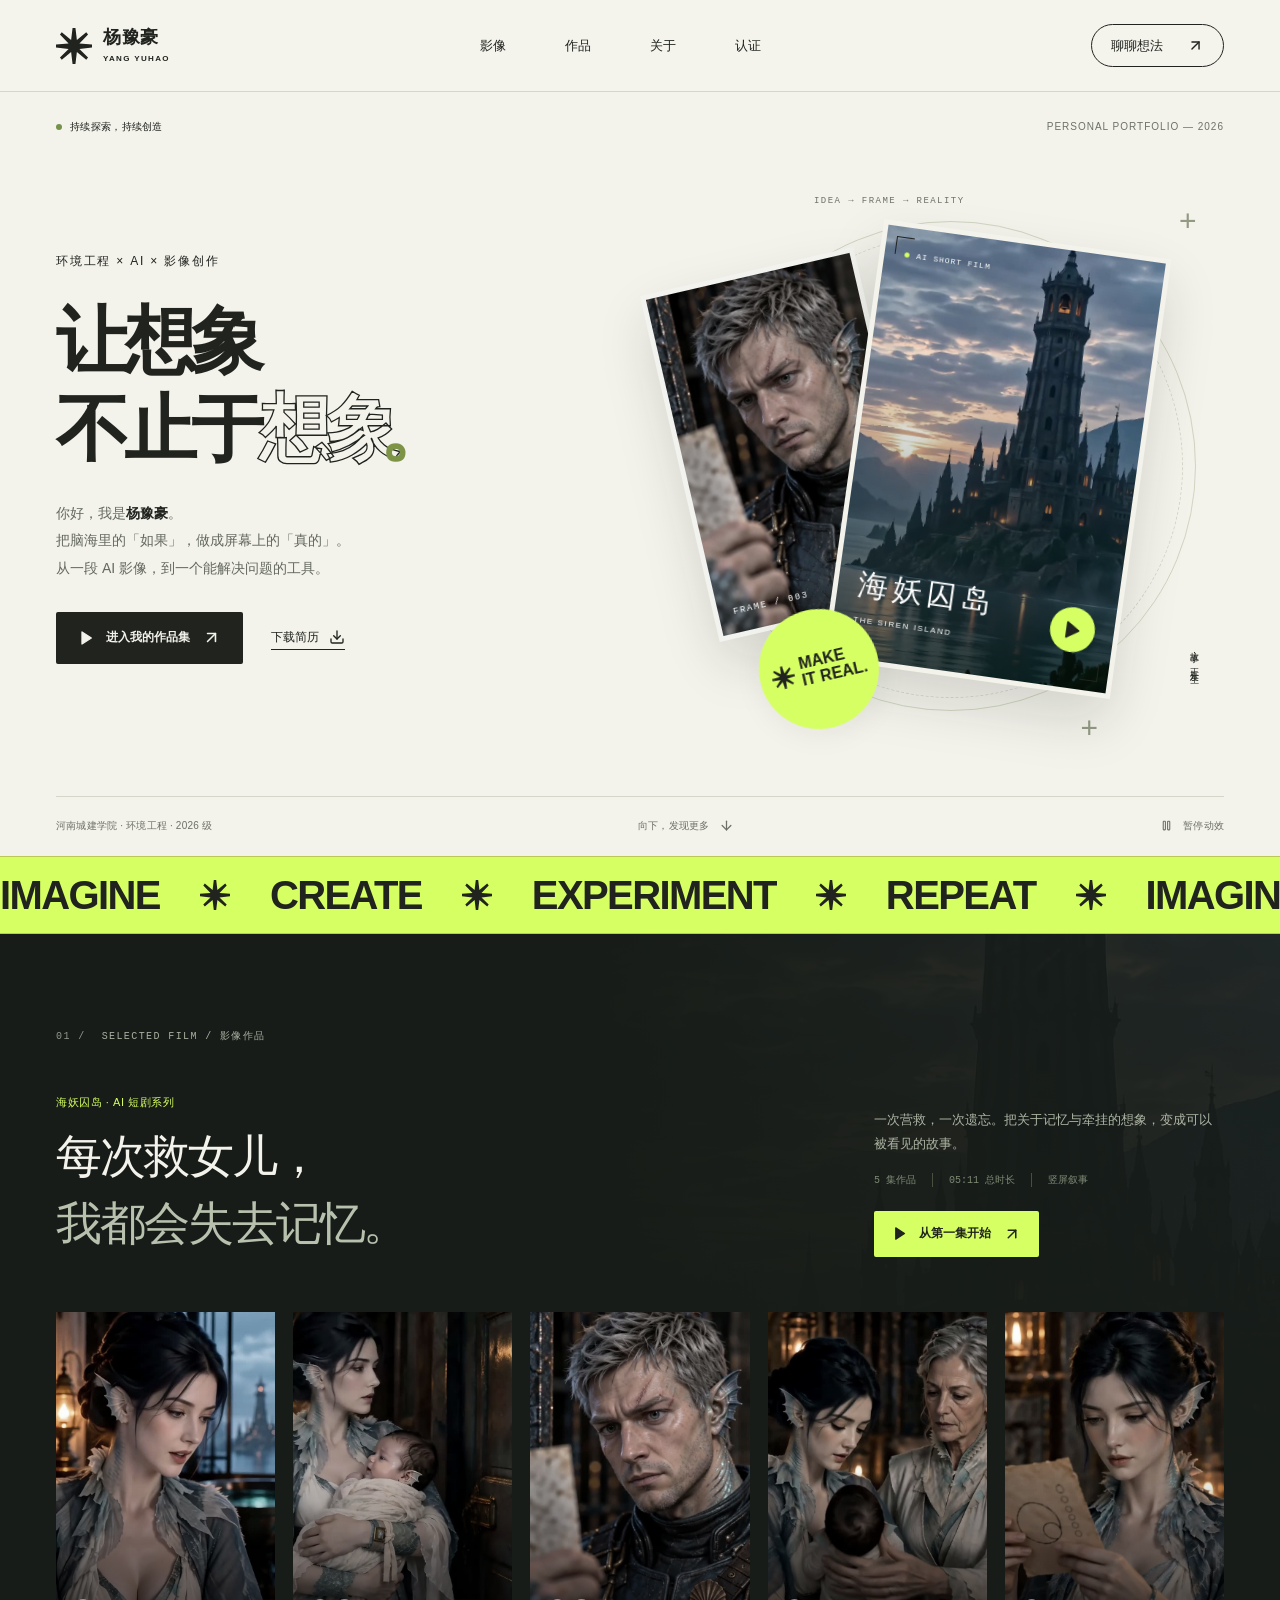
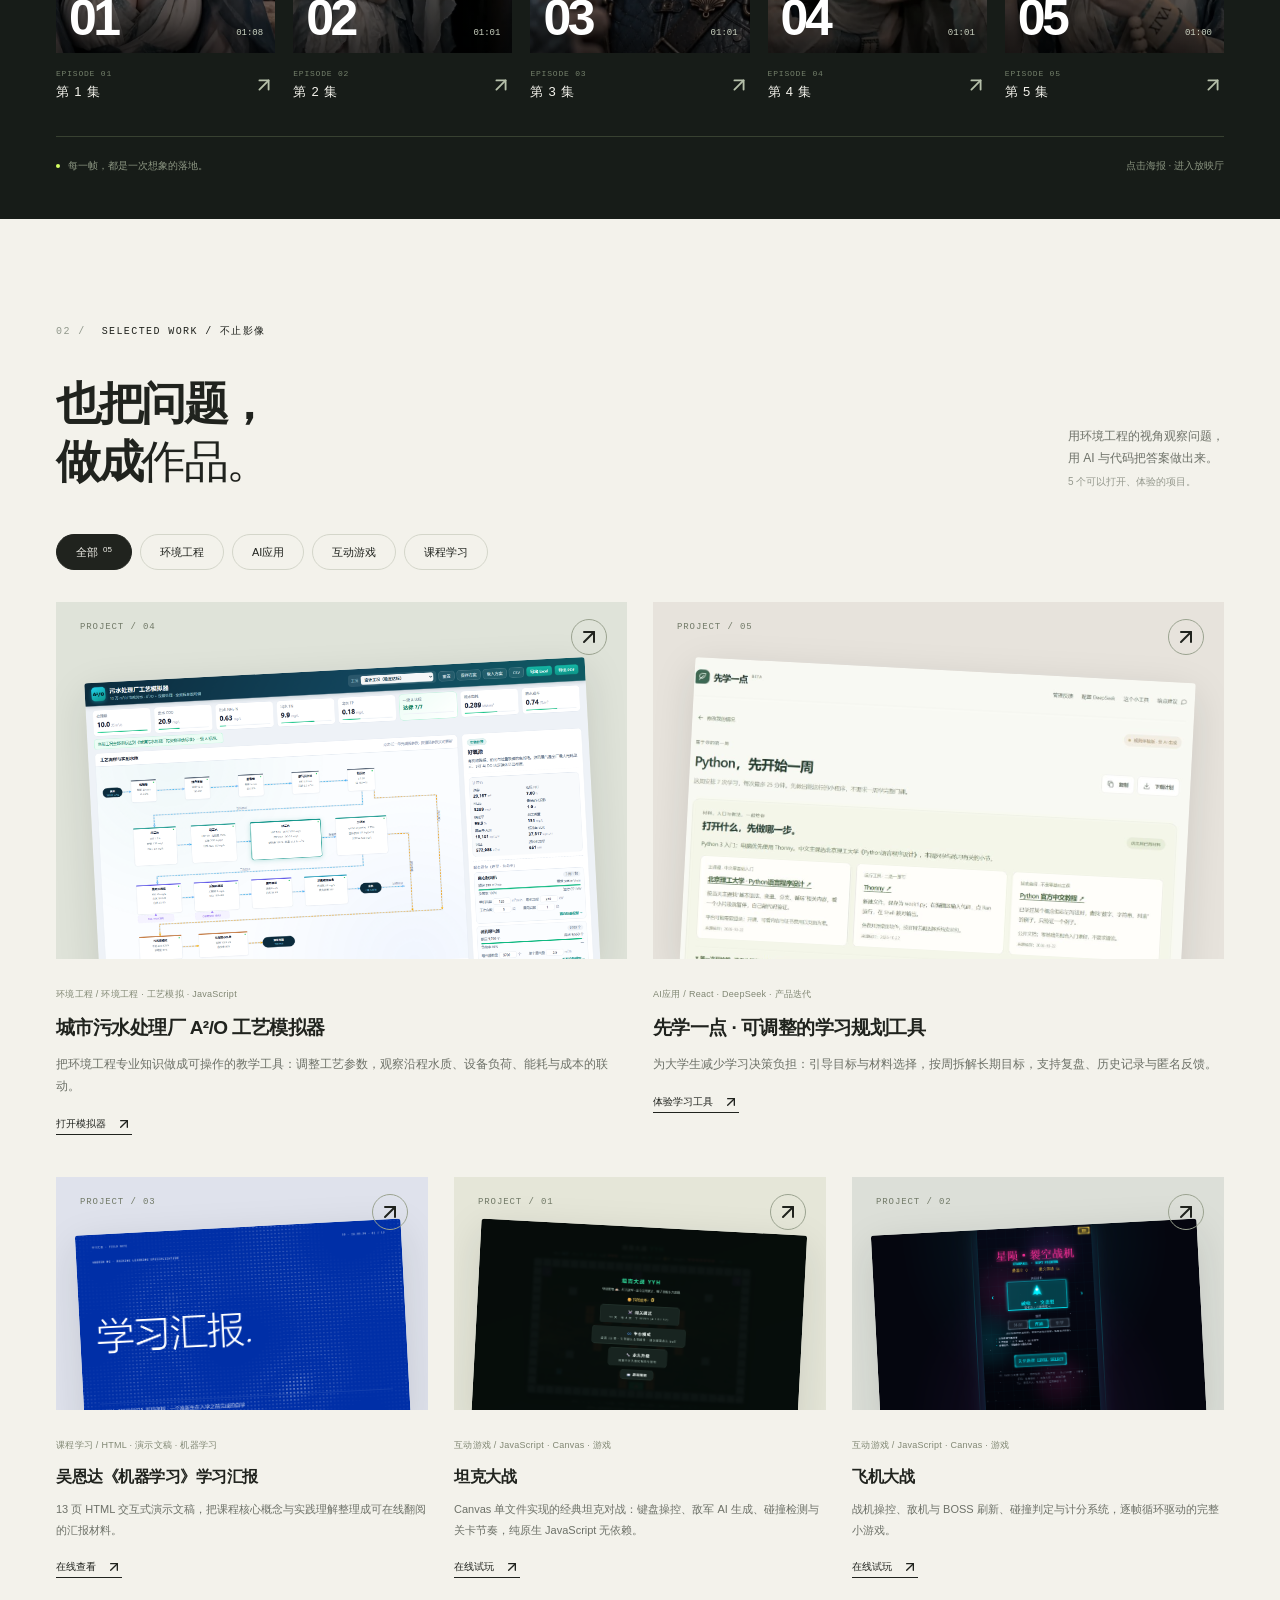
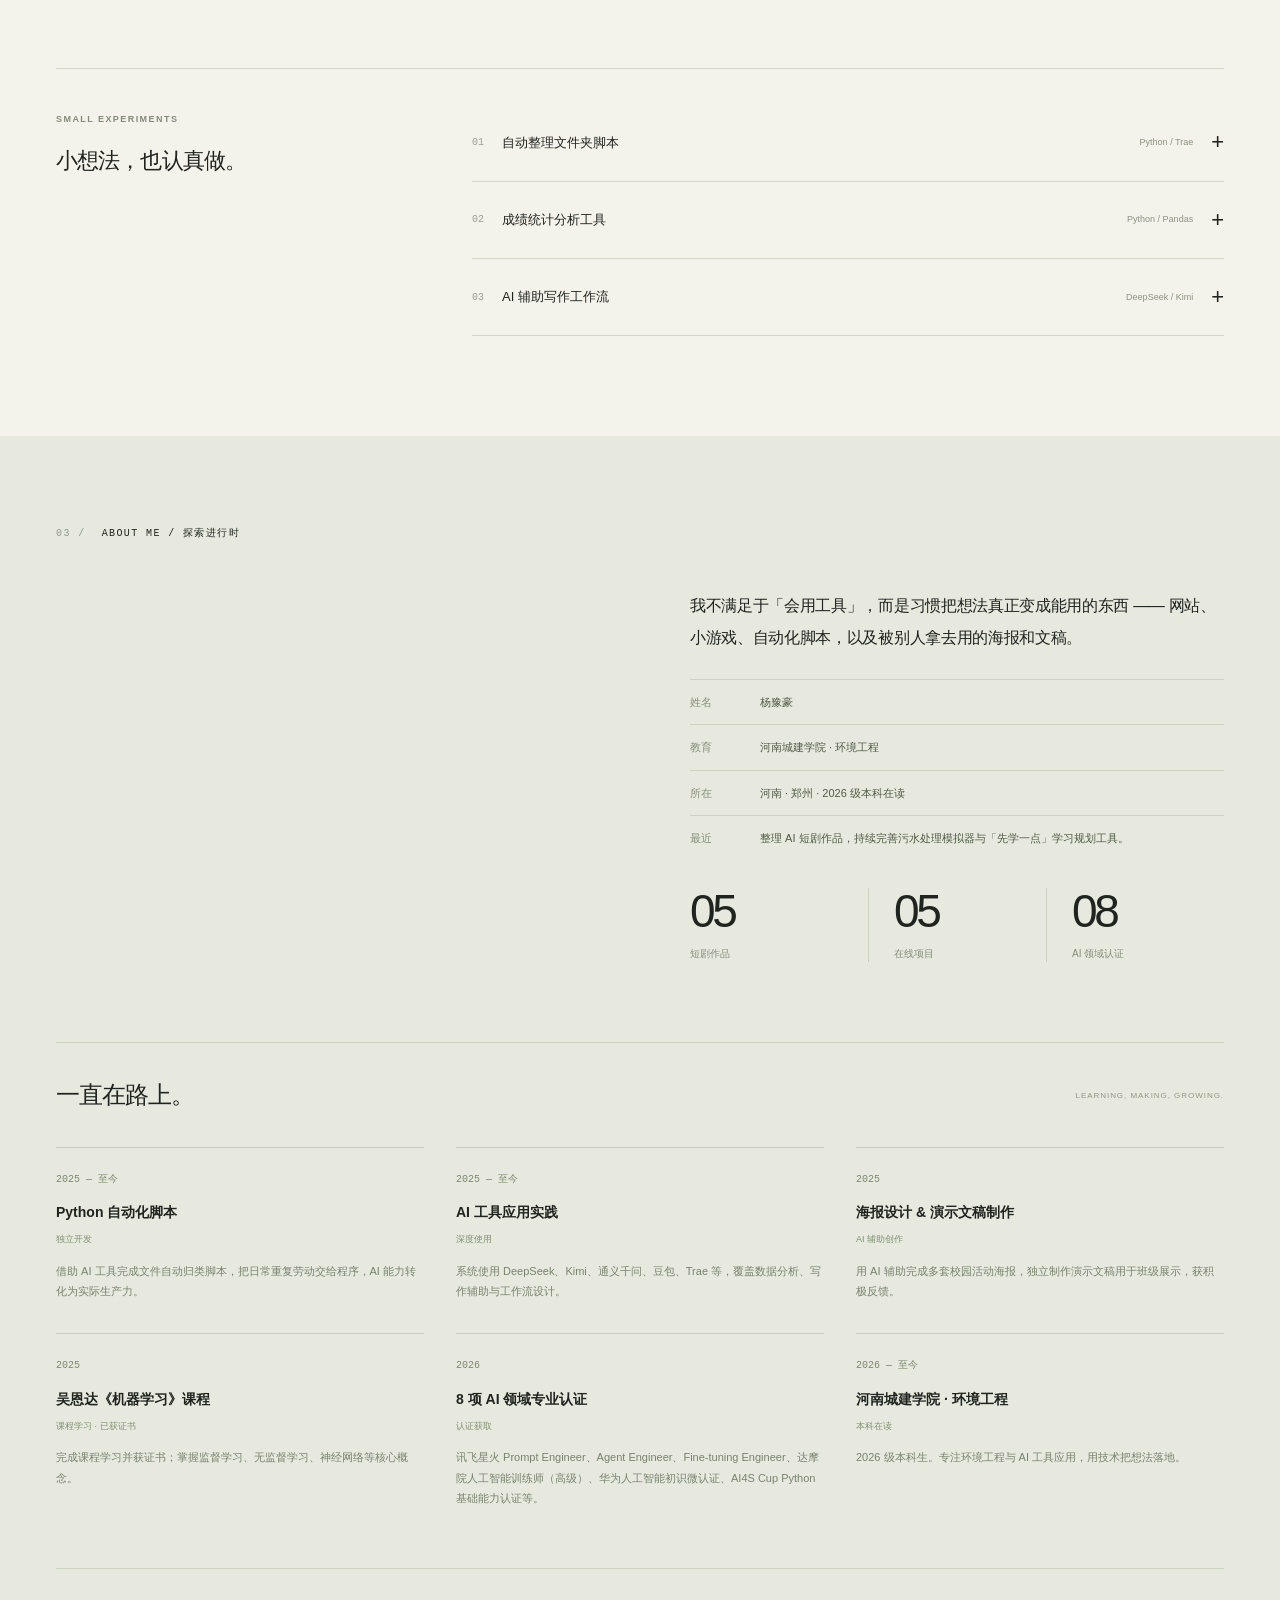
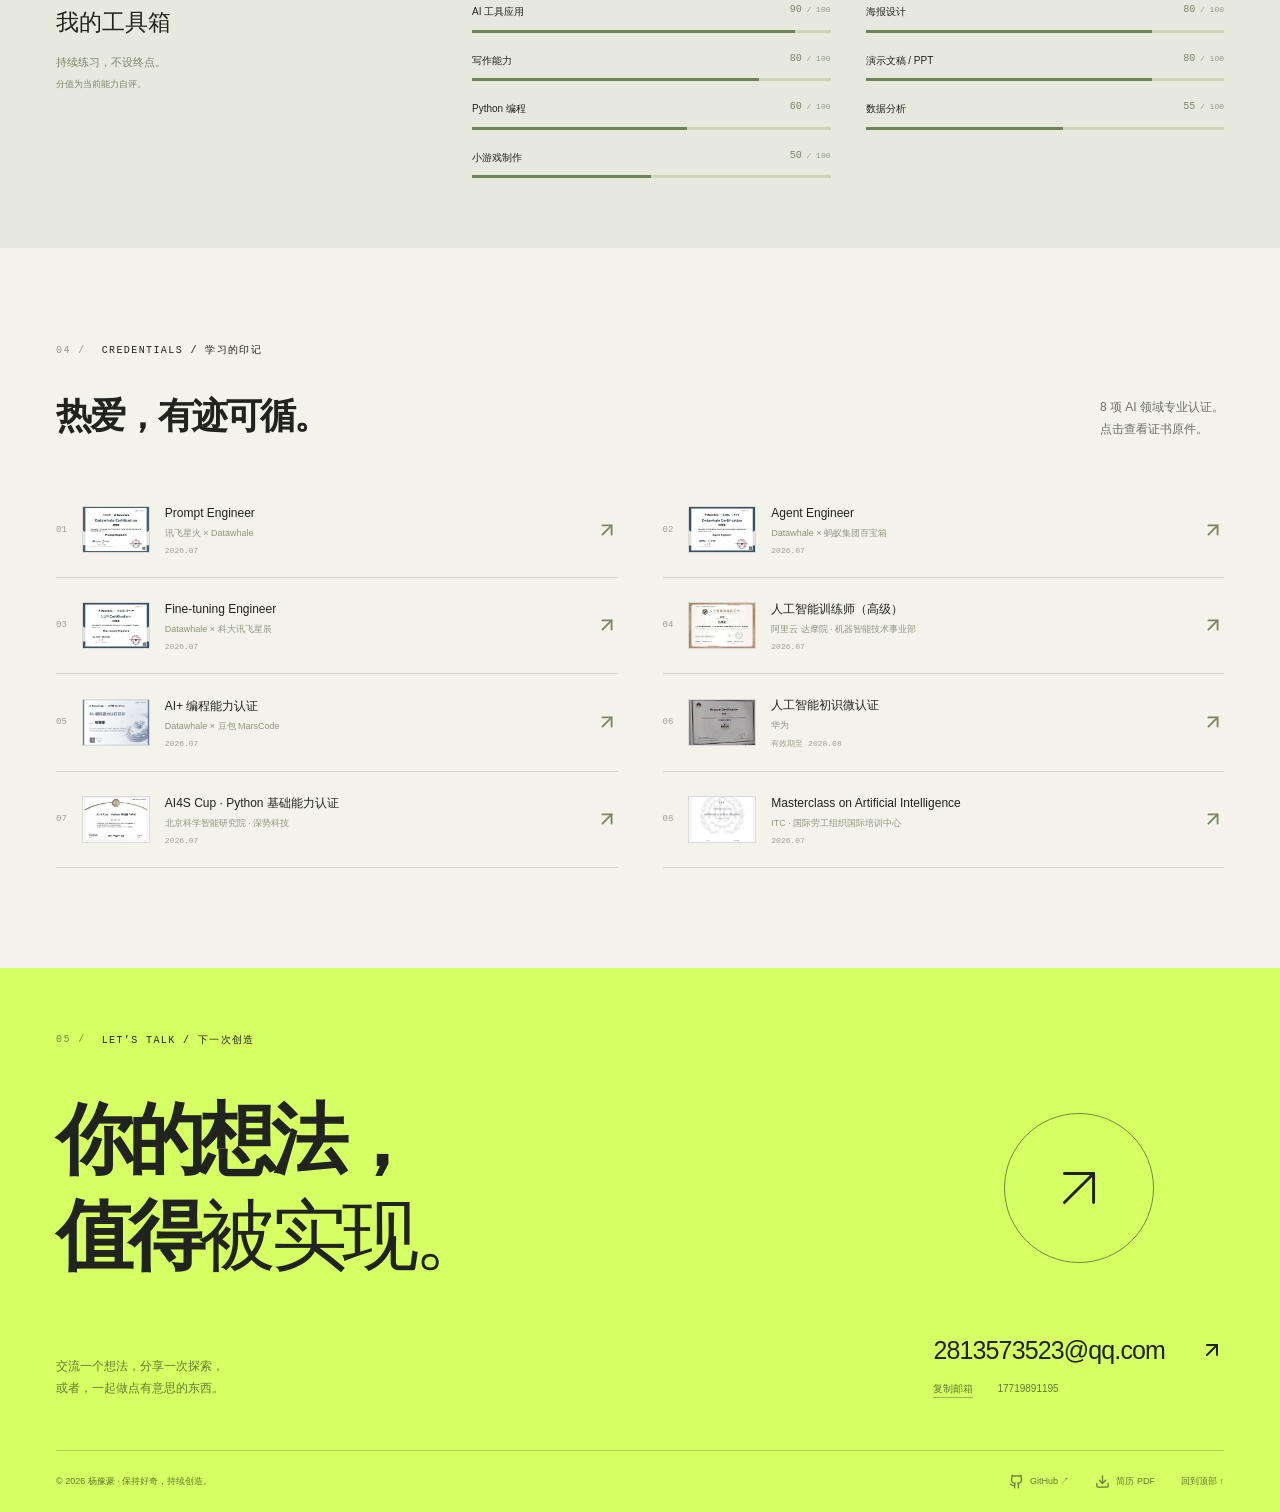
==== commit 9f8e4cbf: "Publish redesigned portfolio and film series" ====
--- a/index.html
+++ b/index.html
@@ -1,5 +1 @@
-<!DOCTYPE html><html lang="zh-CN"><head><meta charSet="utf-8"/><meta name="viewport" content="width=device-width, initial-scale=1"/><link rel="preload" as="image" href="/works/shots/tank-game.png"/><link rel="preload" as="image" href="/works/shots/plane-battle.png"/><link rel="preload" as="image" href="/works/shots/ml-report.png"/><link rel="stylesheet" href="/_next/static/css/a5910e6db1a4e530.css" crossorigin="" data-precedence="next"/><link rel="stylesheet" href="/_next/static/css/8dbaae639cdfed36.css" crossorigin="" data-precedence="next"/><link rel="preload" as="script" fetchPriority="low" href="/_next/static/chunks/webpack-61734ae41526d1d0.js" crossorigin=""/><script src="/_next/static/chunks/fd9d1056-93b56825bf3de29e.js" async="" crossorigin=""></script><script src="/_next/static/chunks/69-d10998cf7a2b7e97.js" async="" crossorigin=""></script><script src="/_next/static/chunks/main-app-1728588bee4fe42b.js" async="" crossorigin=""></script><script src="/_next/static/chunks/53c13509-b9bf448eeaf89d54.js" async=""></script><script src="/_next/static/chunks/729-86ada119918502b7.js" async=""></script><script src="/_next/static/chunks/app/page-1bb7758033e311f5.js" async=""></script><script src="/_next/static/chunks/app/layout-c3f28c9ce58d9d76.js" async=""></script><title>杨豫豪 | 环境工程 × AI 技术探索者</title><meta name="description" content="我不满足于「会用工具」，而是习惯把想法真正变成能用的东西 —— 网站、小游戏、自动化脚本，以及被别人拿去用的海报和文稿。"/><link rel="canonical" href="https://yanghao158640.github.io"/><meta property="og:title" content="杨豫豪 | 环境工程 × AI 技术探索者"/><meta property="og:description" content="我不满足于「会用工具」，而是习惯把想法真正变成能用的东西 —— 网站、小游戏、自动化脚本，以及被别人拿去用的海报和文稿。"/><meta property="og:url" content="https://yanghao158640.github.io"/><meta property="og:site_name" content="杨豫豪 · 个人作品集"/><meta property="og:locale" content="zh_CN"/><meta property="og:image" content="https://yanghao158640.github.io/og.png"/><meta property="og:image:width" content="1200"/><meta property="og:image:height" content="630"/><meta property="og:image:alt" content="杨豫豪 · 环境工程 × AI 技术探索者"/><meta property="og:type" content="website"/><meta name="twitter:card" content="summary_large_image"/><meta name="twitter:title" content="杨豫豪 | 环境工程 × AI 技术探索者"/><meta name="twitter:description" content="我不满足于「会用工具」，而是习惯把想法真正变成能用的东西 —— 网站、小游戏、自动化脚本，以及被别人拿去用的海报和文稿。"/><meta name="twitter:image" content="https://yanghao158640.github.io/og.png"/><link rel="icon" href="/icon.svg?5d28083418ef2ebd" type="image/svg+xml" sizes="any"/><script src="/_next/static/chunks/polyfills-c67a75d1b6f99dc8.js" crossorigin="" noModule=""></script></head><body><script>!function(){try{var d=document.documentElement,c=d.classList;c.remove('light','dark');var e=localStorage.getItem('theme');if('system'===e||(!e&&false)){var t='(prefers-color-scheme: dark)',m=window.matchMedia(t);if(m.media!==t||m.matches){d.style.colorScheme = 'dark';c.add('dark')}else{d.style.colorScheme = 'light';c.add('light')}}else if(e){c.add(e|| '')}else{c.add('dark')}if(e==='light'||e==='dark'||!e)d.style.colorScheme=e||'dark'}catch(e){}}()</script><!--$!--><template data-dgst="BAILOUT_TO_CLIENT_SIDE_RENDERING"></template><!--/$--><button type="button" aria-label="打开传送门（也可按 Ctrl 加 K）" class="cmdk-trigger fixed bottom-5 right-5 z-[4000] hidden h-11 items-center gap-2 rounded-[10px] border-2 border-black/70 bg-[#10143a] px-4 text-[12px] font-bold text-white shadow-[4px_4px_0_rgba(0,0,0,0.5)] transition hover:-translate-y-0.5 hover:text-[#ffcf00] sm:flex"><svg stroke="currentColor" fill="currentColor" stroke-width="0" viewBox="0 0 512 512" height="1em" width="1em" xmlns="http://www.w3.org/2000/svg"><path d="M416 208c0 45.9-14.9 88.3-40 122.7L502.6 457.4c12.5 12.5 12.5 32.8 0 45.3s-32.8 12.5-45.3 0L330.7 376c-34.4 25.2-76.8 40-122.7 40C93.1 416 0 322.9 0 208S93.1 0 208 0S416 93.1 416 208zM208 352a144 144 0 1 0 0-288 144 144 0 1 0 0 288z"></path></svg><span>传送门</span><kbd class="rounded border border-white/25 px-1.5 py-0.5 text-[10px] font-normal text-white/70">Ctrl K</kbd></button><main class="relative z-10 flex justify-center items-center flex-col overflow-hidden mx-auto sm:px-10 px-5"><div class="max-w-7xl w-full"><div class="floating-nav flex max-w-fit fixed z-[5000] top-10 inset-x-0 mx-auto px-4 py-4 rounded-lg border border-black/.1 shadow-[0px_2px_3px_-1px_rgba(0,0,0,0.1),0px_1px_0px_0px_rgba(25,28,33,0.02),0px_0px_0px_1px_rgba(25,28,33,0.08)] items-center justify-center space-x-3 sm:px-10 sm:py-5 sm:space-x-4" style="backdrop-filter:blur(16px) saturate(180%);background-color:rgba(10, 14, 38, 0.88);border-radius:10px;border:2px solid rgba(0, 0, 0, 0.85);box-shadow:0 0 0 2px rgba(203, 172, 249, 0.45), 7px 8px 0 rgba(0, 0, 0, 0.45);opacity:1;transform:translateY(-100px) translateZ(0)"><a class="relative dark:text-neutral-50 items-center flex space-x-1 text-neutral-600 dark:hover:text-neutral-300 hover:text-neutral-500" href="#projects"><span class="block sm:hidden"></span><span class="text-xs sm:text-sm !cursor-pointer">作品</span></a><a class="relative dark:text-neutral-50 items-center flex space-x-1 text-neutral-600 dark:hover:text-neutral-300 hover:text-neutral-500" href="#approach"><span class="block sm:hidden"></span><span class="text-xs sm:text-sm !cursor-pointer">实践</span></a><a class="relative dark:text-neutral-50 items-center flex space-x-1 text-neutral-600 dark:hover:text-neutral-300 hover:text-neutral-500" href="#certs"><span class="block sm:hidden"></span><span class="text-xs sm:text-sm !cursor-pointer">认证</span></a><a class="relative dark:text-neutral-50 items-center flex space-x-1 text-neutral-600 dark:hover:text-neutral-300 hover:text-neutral-500" href="#about"><span class="block sm:hidden"></span><span class="text-xs sm:text-sm !cursor-pointer">关于</span></a><a class="relative dark:text-neutral-50 items-center flex space-x-1 text-neutral-600 dark:hover:text-neutral-300 hover:text-neutral-500" href="#experience"><span class="block sm:hidden"></span><span class="text-xs sm:text-sm !cursor-pointer">经历</span></a><a class="relative dark:text-neutral-50 items-center flex space-x-1 text-neutral-600 dark:hover:text-neutral-300 hover:text-neutral-500" href="#skills"><span class="block sm:hidden"></span><span class="text-xs sm:text-sm !cursor-pointer">技能</span></a><a class="relative dark:text-neutral-50 items-center flex space-x-1 text-neutral-600 dark:hover:text-neutral-300 hover:text-neutral-500" href="#contact"><span class="block sm:hidden"></span><span class="text-xs sm:text-sm !cursor-pointer">联系</span></a></div><section id="hero" class="stage"><div class="board" data-board="hero"><div class="board-inner"><div class="flex min-h-0 flex-1 flex-col justify-center"><p class="text-[11px] uppercase tracking-widest text-blue-100">Environmental Engineering × AI</p><h1 class="mt-4 text-[26px] font-bold leading-tight sm:text-[30px] lg:text-[34px]">你好，我是杨豫豪。一个用 AI<!-- --> <span class="text-purple">把想法落地</span>的人。</h1><p class="mt-4 text-[13px] text-white-100">河南城建学院环境工程专业 2026 级本科生 · 河南 郑州</p><p class="mt-3 max-w-[46rem] text-[14px] leading-relaxed text-white-200">我不满足于「会用工具」，而是习惯把想法真正变成能用的东西 —— 网站、小游戏、自动化脚本，以及被别人拿去用的海报和文稿。</p><div class="mt-6 flex w-full max-w-[520px] flex-col gap-3 sm:flex-row"><a href="#projects" class="block w-full max-w-[240px]"><button class="toy-btn inline-flex h-12 w-full cursor-pointer items-center justify-center
-        gap-2 px-7 text-sm focus:outline-none md:w-60 ">看看我的作品<svg stroke="currentColor" fill="currentColor" stroke-width="0" viewBox="0 0 448 512" height="1em" width="1em" xmlns="http://www.w3.org/2000/svg"><path d="M429.6 92.1c4.9-11.9 2.1-25.6-7-34.7s-22.8-11.9-34.7-7l-352 144c-14.2 5.8-22.2 20.8-19.3 35.8s16.1 25.8 31.4 25.8H224V432c0 15.3 10.8 28.4 25.8 31.4s30-5.1 35.8-19.3l144-352z"></path></svg></button></a><a class="toy-btn inline-flex h-12 w-full cursor-pointer items-center justify-center
-        gap-2 px-7 text-sm focus:outline-none md:w-60 toy-btn-ghost" href="/resume/yangyuhao-resume.pdf" download="杨豫豪-简历.pdf">下载简历 PDF<svg stroke="currentColor" fill="currentColor" stroke-width="0" viewBox="0 0 512 512" height="1em" width="1em" xmlns="http://www.w3.org/2000/svg"><path d="M288 32c0-17.7-14.3-32-32-32s-32 14.3-32 32V274.7l-73.4-73.4c-12.5-12.5-32.8-12.5-45.3 0s-12.5 32.8 0 45.3l128 128c12.5 12.5 32.8 12.5 45.3 0l128-128c12.5-12.5 12.5-32.8 0-45.3s-32.8-12.5-45.3 0L288 274.7V32zM64 352c-35.3 0-64 28.7-64 64v32c0 35.3 28.7 64 64 64H448c35.3 0 64-28.7 64-64V416c0-35.3-28.7-64-64-64H346.5l-45.3 45.3c-25 25-65.5 25-90.5 0L165.5 352H64zm368 56a24 24 0 1 1 0 48 24 24 0 1 1 0-48z"></path></svg></a></div></div><div class="mt-auto grid grid-cols-2 gap-x-8 gap-y-5 pt-8 sm:grid-cols-4"><div class="flex flex-col"><span class="text-[26px] font-bold leading-none text-purple">8<span class="ms-1 text-[13px] font-normal text-white-100">项</span></span><span class="mt-2 text-[12px] text-white-200">AI 领域认证</span></div><div class="flex flex-col"><span class="text-[26px] font-bold leading-none text-purple">3<span class="ms-1 text-[13px] font-normal text-white-100">个</span></span><span class="mt-2 text-[12px] text-white-200">在线可访问作品</span></div><div class="flex flex-col"><span class="text-[26px] font-bold leading-none text-purple">2<span class="ms-1 text-[13px] font-normal text-white-100">款</span></span><span class="mt-2 text-[12px] text-white-200">可试玩小游戏</span></div><div class="flex flex-col"><span class="text-[26px] font-bold leading-none text-purple">2026<span class="ms-1 text-[13px] font-normal text-white-100">级</span></span><span class="mt-2 text-[12px] text-white-200">本科在读</span></div></div></div></div></section><section id="projects" class="stage"><div class="board" data-board="projects"><div class="board-inner"><h2 class="board-title">挑几个我做出来的<span class="text-purple"> 东西</span></h2><p class="board-sub">都能在线打开、直接玩或用。点卡片先看「我做了什么」，想玩再点出去。</p><div class="mt-6 grid min-h-0 flex-1 auto-rows-fr grid-cols-1 gap-4 sm:grid-cols-2 lg:grid-cols-3"><div class="brick proj-card group flex min-h-0 flex-col overflow-hidden transition duration-300 hover:-translate-y-1"><button type="button" aria-label="查看 坦克大战 的项目详情" class="flex min-h-0 flex-1 cursor-pointer flex-col text-left"><div class="relative aspect-[16/10] min-h-0 flex-auto overflow-hidden" style="background-color:#13162D"><img src="/works/shots/tank-game.png" alt="坦克大战" class="absolute inset-0 h-full w-full object-cover object-top transition duration-500 group-hover:scale-105"/><span class="pointer-events-none absolute inset-0 flex items-center justify-center bg-black/60 text-[11px] font-bold tracking-wider text-white opacity-0 transition duration-300 group-hover:opacity-100">看看我做了什么</span></div><div class="border-t-2 border-black/50 p-4"><h3 class="text-[15px] font-bold leading-snug">坦克大战</h3><p class="mt-2 line-clamp-3 text-[12px] leading-relaxed text-white-200">Canvas 单文件实现的经典坦克对战：键盘操控、敌军 AI 生成、碰撞检测与关卡节奏，纯原生 JavaScript 无依赖。</p><div class="mt-3 flex flex-wrap gap-2"><span class="brick-chip px-2.5 py-0.5 text-[11px] text-white-100">JavaScript</span><span class="brick-chip px-2.5 py-0.5 text-[11px] text-white-100">Canvas</span><span class="brick-chip px-2.5 py-0.5 text-[11px] text-white-100">游戏</span></div></div></button><div class="border-t-2 border-black/50 px-4 py-3"><a href="https://yanghao158640.github.io/competition-bootcamp/tank-game.html" target="_blank" rel="noopener noreferrer" class="toy-keys text-[12px]" aria-label="在线试玩：坦克大战"><i class="toy-key toy-key-top"></i><i class="toy-key toy-key-bottom"></i><span class="toy-keys-text">在线试玩<svg stroke="currentColor" fill="currentColor" stroke-width="0" viewBox="0 0 448 512" class="ms-2" height="1em" width="1em" xmlns="http://www.w3.org/2000/svg"><path d="M429.6 92.1c4.9-11.9 2.1-25.6-7-34.7s-22.8-11.9-34.7-7l-352 144c-14.2 5.8-22.2 20.8-19.3 35.8s16.1 25.8 31.4 25.8H224V432c0 15.3 10.8 28.4 25.8 31.4s30-5.1 35.8-19.3l144-352z"></path></svg></span></a></div></div><div class="brick proj-card group flex min-h-0 flex-col overflow-hidden transition duration-300 hover:-translate-y-1"><button type="button" aria-label="查看 飞机大战 的项目详情" class="flex min-h-0 flex-1 cursor-pointer flex-col text-left"><div class="relative aspect-[16/10] min-h-0 flex-auto overflow-hidden" style="background-color:#13162D"><img src="/works/shots/plane-battle.png" alt="飞机大战" class="absolute inset-0 h-full w-full object-cover object-top transition duration-500 group-hover:scale-105"/><span class="pointer-events-none absolute inset-0 flex items-center justify-center bg-black/60 text-[11px] font-bold tracking-wider text-white opacity-0 transition duration-300 group-hover:opacity-100">看看我做了什么</span></div><div class="border-t-2 border-black/50 p-4"><h3 class="text-[15px] font-bold leading-snug">飞机大战</h3><p class="mt-2 line-clamp-3 text-[12px] leading-relaxed text-white-200">战机操控、敌机与 BOSS 刷新、碰撞判定与计分系统，逐帧循环驱动的完整小游戏。</p><div class="mt-3 flex flex-wrap gap-2"><span class="brick-chip px-2.5 py-0.5 text-[11px] text-white-100">JavaScript</span><span class="brick-chip px-2.5 py-0.5 text-[11px] text-white-100">Canvas</span><span class="brick-chip px-2.5 py-0.5 text-[11px] text-white-100">游戏</span></div></div></button><div class="border-t-2 border-black/50 px-4 py-3"><a href="https://yanghao158640.github.io/plane-game/" target="_blank" rel="noopener noreferrer" class="toy-keys text-[12px]" aria-label="在线试玩：飞机大战"><i class="toy-key toy-key-top"></i><i class="toy-key toy-key-bottom"></i><span class="toy-keys-text">在线试玩<svg stroke="currentColor" fill="currentColor" stroke-width="0" viewBox="0 0 448 512" class="ms-2" height="1em" width="1em" xmlns="http://www.w3.org/2000/svg"><path d="M429.6 92.1c4.9-11.9 2.1-25.6-7-34.7s-22.8-11.9-34.7-7l-352 144c-14.2 5.8-22.2 20.8-19.3 35.8s16.1 25.8 31.4 25.8H224V432c0 15.3 10.8 28.4 25.8 31.4s30-5.1 35.8-19.3l144-352z"></path></svg></span></a></div></div><div class="brick proj-card group flex min-h-0 flex-col overflow-hidden transition duration-300 hover:-translate-y-1"><button type="button" aria-label="查看 吴恩达《机器学习》学习汇报 的项目详情" class="flex min-h-0 flex-1 cursor-pointer flex-col text-left"><div class="relative aspect-[16/10] min-h-0 flex-auto overflow-hidden" style="background-color:#13162D"><img src="/works/shots/ml-report.png" alt="吴恩达《机器学习》学习汇报" class="absolute inset-0 h-full w-full object-cover object-top transition duration-500 group-hover:scale-105"/><span class="pointer-events-none absolute inset-0 flex items-center justify-center bg-black/60 text-[11px] font-bold tracking-wider text-white opacity-0 transition duration-300 group-hover:opacity-100">看看我做了什么</span></div><div class="border-t-2 border-black/50 p-4"><h3 class="text-[15px] font-bold leading-snug">吴恩达《机器学习》学习汇报</h3><p class="mt-2 line-clamp-3 text-[12px] leading-relaxed text-white-200">13 页 HTML 交互式演示文稿，把课程核心概念与实践理解整理成可在线翻阅的汇报材料。</p><div class="mt-3 flex flex-wrap gap-2"><span class="brick-chip px-2.5 py-0.5 text-[11px] text-white-100">HTML</span><span class="brick-chip px-2.5 py-0.5 text-[11px] text-white-100">演示文稿</span><span class="brick-chip px-2.5 py-0.5 text-[11px] text-white-100">机器学习</span></div></div></button><div class="border-t-2 border-black/50 px-4 py-3"><a href="https://yanghao158640.github.io/competition-bootcamp/ml-report/" target="_blank" rel="noopener noreferrer" class="toy-keys text-[12px]" aria-label="在线查看：吴恩达《机器学习》学习汇报"><i class="toy-key toy-key-top"></i><i class="toy-key toy-key-bottom"></i><span class="toy-keys-text">在线查看<svg stroke="currentColor" fill="currentColor" stroke-width="0" viewBox="0 0 448 512" class="ms-2" height="1em" width="1em" xmlns="http://www.w3.org/2000/svg"><path d="M429.6 92.1c4.9-11.9 2.1-25.6-7-34.7s-22.8-11.9-34.7-7l-352 144c-14.2 5.8-22.2 20.8-19.3 35.8s16.1 25.8 31.4 25.8H224V432c0 15.3 10.8 28.4 25.8 31.4s30-5.1 35.8-19.3l144-352z"></path></svg></span></a></div></div></div></div></div></section><section id="approach" class="stage"><div class="board" data-board="approach"><div class="board-inner"><h2 class="board-title">更多 <span class="text-purple">实践</span></h2><p class="board-sub">除了完整作品，平时也在做这些小工具。</p><div class="mt-5 grid min-h-0 flex-1 auto-rows-fr grid-cols-1 gap-4 sm:grid-cols-2 lg:grid-cols-3"><div class="brick flex min-h-0 flex-col justify-center p-5"><span class="text-[26px] font-bold leading-none text-purple">0<!-- -->1</span><h3 class="mt-4 text-[16px] font-bold leading-snug">自动整理文件夹脚本</h3><p class="mt-2 text-[13px] leading-relaxed text-white-200">按文件类型自动归类，减少日常文件管理的重复操作，把重复劳动交给程序。</p><div class="mt-4 flex flex-wrap gap-2"><span class="brick-chip px-2.5 py-1 text-[11px] text-white">Python</span><span class="brick-chip px-2.5 py-1 text-[11px] text-white">Trae</span></div></div><div class="brick flex min-h-0 flex-col justify-center p-5"><span class="text-[26px] font-bold leading-none text-purple">0<!-- -->2</span><h3 class="mt-4 text-[16px] font-bold leading-snug">成绩统计分析工具</h3><p class="mt-2 text-[13px] leading-relaxed text-white-200">支持多科目成绩录入、均分计算与排名生成，让数据整理从手工表格变成一条命令。</p><div class="mt-4 flex flex-wrap gap-2"><span class="brick-chip px-2.5 py-1 text-[11px] text-white">Python</span><span class="brick-chip px-2.5 py-1 text-[11px] text-white">Pandas</span></div></div><div class="brick flex min-h-0 flex-col justify-center p-5"><span class="text-[26px] font-bold leading-none text-purple">0<!-- -->3</span><h3 class="mt-4 text-[16px] font-bold leading-snug">AI 辅助写作工作流</h3><p class="mt-2 text-[13px] leading-relaxed text-white-200">设计一套 AI 辅助写作流程，部分成果被校内文学社刊采用。</p><div class="mt-4 flex flex-wrap gap-2"><span class="brick-chip px-2.5 py-1 text-[11px] text-white">DeepSeek</span><span class="brick-chip px-2.5 py-1 text-[11px] text-white">Kimi</span></div></div></div><div class="brick mt-4 flex flex-col gap-3 p-4 lg:flex-row lg:items-center lg:gap-6"><div class="shrink-0 lg:w-[190px]"><p class="text-[11px] tracking-widest text-purple">持续产出</p><p class="mt-1.5 text-[12px] leading-relaxed text-white-200">近 <!-- -->16<!-- --> 周的公开提交记录 —— 作品只是结果，这块能看出是不是在一直做。</p></div><div class="gh-heatmap min-w-0 flex-1 overflow-x-auto"><div class="gh-heatmap-skeleton">正在读取提交记录…</div></div><p class="sr-only">杨豫豪<!-- --> 的 GitHub 公开提交热力图，展示最近 <!-- -->16<!-- --> 周的提交频率。 数据可在 github.com/yanghao158640 查看。</p></div></div></div></section><section id="certs" class="stage"><div class="board" data-board="certs"><div class="board-inner"><h2 class="board-title">AI 领域<span class="text-purple"> 专业认证</span></h2><p class="board-sub">共 <!-- -->8<!-- --> 项，点开可放大查看原件，← → 翻页。</p><div class="mt-5 grid min-h-0 flex-1 auto-rows-fr grid-cols-2 gap-3 lg:grid-cols-4"><button type="button" aria-label="放大查看 Prompt Engineer 证书" class="brick group flex min-h-0 cursor-pointer flex-col overflow-hidden text-left transition duration-300 hover:-translate-y-1"><div class="relative aspect-[10/7] min-h-0 flex-auto overflow-hidden" style="background-color:#13162D"><img src="/certs/prompt-engineer.jpg" alt="Prompt Engineer 证书" loading="lazy" class="absolute inset-0 h-full w-full object-cover object-top transition duration-500 group-hover:scale-105"/><span class="pointer-events-none absolute inset-0 flex items-center justify-center bg-black/55 text-[11px] font-bold tracking-wider text-white opacity-0 transition duration-300 group-hover:opacity-100">点击放大</span></div><div class="border-t-2 border-black/50 px-3 py-2.5"><h3 class="line-clamp-2 text-[12px] font-bold leading-snug text-white">Prompt Engineer</h3><p class="mt-1 line-clamp-1 text-[10.5px] text-white-100">讯飞星火 × Datawhale</p><p class="mt-0.5 text-[10px] text-purple">2026.07</p></div></button><button type="button" aria-label="放大查看 Agent Engineer 证书" class="brick group flex min-h-0 cursor-pointer flex-col overflow-hidden text-left transition duration-300 hover:-translate-y-1"><div class="relative aspect-[10/7] min-h-0 flex-auto overflow-hidden" style="background-color:#13162D"><img src="/certs/agent-engineer.jpg" alt="Agent Engineer 证书" loading="lazy" class="absolute inset-0 h-full w-full object-cover object-top transition duration-500 group-hover:scale-105"/><span class="pointer-events-none absolute inset-0 flex items-center justify-center bg-black/55 text-[11px] font-bold tracking-wider text-white opacity-0 transition duration-300 group-hover:opacity-100">点击放大</span></div><div class="border-t-2 border-black/50 px-3 py-2.5"><h3 class="line-clamp-2 text-[12px] font-bold leading-snug text-white">Agent Engineer</h3><p class="mt-1 line-clamp-1 text-[10.5px] text-white-100">Datawhale × 蚂蚁集团百宝箱</p><p class="mt-0.5 text-[10px] text-purple">2026.07</p></div></button><button type="button" aria-label="放大查看 Fine-tuning Engineer 证书" class="brick group flex min-h-0 cursor-pointer flex-col overflow-hidden text-left transition duration-300 hover:-translate-y-1"><div class="relative aspect-[10/7] min-h-0 flex-auto overflow-hidden" style="background-color:#13162D"><img src="/certs/llm-fine-tuning.jpg" alt="Fine-tuning Engineer 证书" loading="lazy" class="absolute inset-0 h-full w-full object-cover object-top transition duration-500 group-hover:scale-105"/><span class="pointer-events-none absolute inset-0 flex items-center justify-center bg-black/55 text-[11px] font-bold tracking-wider text-white opacity-0 transition duration-300 group-hover:opacity-100">点击放大</span></div><div class="border-t-2 border-black/50 px-3 py-2.5"><h3 class="line-clamp-2 text-[12px] font-bold leading-snug text-white">Fine-tuning Engineer</h3><p class="mt-1 line-clamp-1 text-[10.5px] text-white-100">Datawhale × 科大讯飞星辰</p><p class="mt-0.5 text-[10px] text-purple">2026.07</p></div></button><button type="button" aria-label="放大查看 人工智能训练师（高级） 证书" class="brick group flex min-h-0 cursor-pointer flex-col overflow-hidden text-left transition duration-300 hover:-translate-y-1"><div class="relative aspect-[10/7] min-h-0 flex-auto overflow-hidden" style="background-color:#13162D"><img src="/certs/damo-ai-trainer.jpg" alt="人工智能训练师（高级） 证书" loading="lazy" class="absolute inset-0 h-full w-full object-cover object-top transition duration-500 group-hover:scale-105"/><span class="pointer-events-none absolute inset-0 flex items-center justify-center bg-black/55 text-[11px] font-bold tracking-wider text-white opacity-0 transition duration-300 group-hover:opacity-100">点击放大</span></div><div class="border-t-2 border-black/50 px-3 py-2.5"><h3 class="line-clamp-2 text-[12px] font-bold leading-snug text-white">人工智能训练师（高级）</h3><p class="mt-1 line-clamp-1 text-[10.5px] text-white-100">阿里云 达摩院 · 机器智能技术事业部</p><p class="mt-0.5 text-[10px] text-purple">2026.07</p></div></button><button type="button" aria-label="放大查看 AI+ 编程能力认证 证书" class="brick group flex min-h-0 cursor-pointer flex-col overflow-hidden text-left transition duration-300 hover:-translate-y-1"><div class="relative aspect-[10/7] min-h-0 flex-auto overflow-hidden" style="background-color:#13162D"><img src="/certs/ai-coding.jpg" alt="AI+ 编程能力认证 证书" loading="lazy" class="absolute inset-0 h-full w-full object-cover object-top transition duration-500 group-hover:scale-105"/><span class="pointer-events-none absolute inset-0 flex items-center justify-center bg-black/55 text-[11px] font-bold tracking-wider text-white opacity-0 transition duration-300 group-hover:opacity-100">点击放大</span></div><div class="border-t-2 border-black/50 px-3 py-2.5"><h3 class="line-clamp-2 text-[12px] font-bold leading-snug text-white">AI+ 编程能力认证</h3><p class="mt-1 line-clamp-1 text-[10.5px] text-white-100">Datawhale × 豆包 MarsCode</p><p class="mt-0.5 text-[10px] text-purple">2026.07</p></div></button><button type="button" aria-label="放大查看 人工智能初识微认证 证书" class="brick group flex min-h-0 cursor-pointer flex-col overflow-hidden text-left transition duration-300 hover:-translate-y-1"><div class="relative aspect-[10/7] min-h-0 flex-auto overflow-hidden" style="background-color:#13162D"><img src="/certs/huawei-ai-basic.jpg" alt="人工智能初识微认证 证书" loading="lazy" class="absolute inset-0 h-full w-full object-cover object-top transition duration-500 group-hover:scale-105"/><span class="pointer-events-none absolute inset-0 flex items-center justify-center bg-black/55 text-[11px] font-bold tracking-wider text-white opacity-0 transition duration-300 group-hover:opacity-100">点击放大</span></div><div class="border-t-2 border-black/50 px-3 py-2.5"><h3 class="line-clamp-2 text-[12px] font-bold leading-snug text-white">人工智能初识微认证</h3><p class="mt-1 line-clamp-1 text-[10.5px] text-white-100">华为</p><p class="mt-0.5 text-[10px] text-purple">有效期至 2028.08</p></div></button><button type="button" aria-label="放大查看 AI4S Cup · Python 基础能力认证 证书" class="brick group flex min-h-0 cursor-pointer flex-col overflow-hidden text-left transition duration-300 hover:-translate-y-1"><div class="relative aspect-[10/7] min-h-0 flex-auto overflow-hidden" style="background-color:#13162D"><img src="/certs/ai4s-python.jpg" alt="AI4S Cup · Python 基础能力认证 证书" loading="lazy" class="absolute inset-0 h-full w-full object-cover object-top transition duration-500 group-hover:scale-105"/><span class="pointer-events-none absolute inset-0 flex items-center justify-center bg-black/55 text-[11px] font-bold tracking-wider text-white opacity-0 transition duration-300 group-hover:opacity-100">点击放大</span></div><div class="border-t-2 border-black/50 px-3 py-2.5"><h3 class="line-clamp-2 text-[12px] font-bold leading-snug text-white">AI4S Cup · Python 基础能力认证</h3><p class="mt-1 line-clamp-1 text-[10.5px] text-white-100">北京科学智能研究院 · 深势科技</p><p class="mt-0.5 text-[10px] text-purple">2026.07</p></div></button><button type="button" aria-label="放大查看 Masterclass on Artificial Intelligence 证书" class="brick group flex min-h-0 cursor-pointer flex-col overflow-hidden text-left transition duration-300 hover:-translate-y-1"><div class="relative aspect-[10/7] min-h-0 flex-auto overflow-hidden" style="background-color:#13162D"><img src="/certs/itc-masterclass-ai.jpg" alt="Masterclass on Artificial Intelligence 证书" loading="lazy" class="absolute inset-0 h-full w-full object-cover object-top transition duration-500 group-hover:scale-105"/><span class="pointer-events-none absolute inset-0 flex items-center justify-center bg-black/55 text-[11px] font-bold tracking-wider text-white opacity-0 transition duration-300 group-hover:opacity-100">点击放大</span></div><div class="border-t-2 border-black/50 px-3 py-2.5"><h3 class="line-clamp-2 text-[12px] font-bold leading-snug text-white">Masterclass on Artificial Intelligence</h3><p class="mt-1 line-clamp-1 text-[10.5px] text-white-100">ITC · 国际劳工组织国际培训中心</p><p class="mt-0.5 text-[10px] text-purple">2026.07</p></div></button></div></div></div></section><section id="about" class="stage"><div class="board" data-board="about"><div class="board-inner"><h2 class="board-title">关于 <span class="text-purple">我</span></h2><p class="board-sub">环境工程与 AI 之间，我两边都在走。</p><div class="mt-5 flex min-h-0 flex-1 flex-col gap-5 lg:flex-row"><div class="flex min-h-0 flex-[1.35] flex-col"><div class="flex min-h-0 flex-1 flex-col justify-center"><p class="text-[14px] leading-relaxed text-white-200">我不满足于「会用工具」，而是习惯把想法真正变成能用的东西 —— 网站、小游戏、自动化脚本，以及被别人拿去用的海报和文稿。</p><div class="mt-4 flex flex-wrap gap-2"><span class="brick-chip px-3 py-1 text-[12px] text-white-100">河南 · 郑州</span><span class="brick-chip px-3 py-1 text-[12px] text-white-100">河南城建学院</span><span class="brick-chip px-3 py-1 text-[12px] text-white-100">环境工程 · 2026 级</span></div></div><div class="brick p-5"><p class="text-[11px] tracking-widest text-purple">最近在做</p><p class="mt-2 text-[13px] leading-relaxed text-white-200">搭建个人作品站，把坦克大战、飞机大战与机器学习汇报整理成可在线体验的作品集。</p></div></div><div class="flex min-h-0 flex-1 flex-col"><div class="relative h-[260px] min-h-0 flex-none overflow-hidden rounded-[10px] border-2 border-black/50 bg-[#060b23] lg:h-auto lg:flex-1"><div class="relative h-full w-full"><div class="absolute inset-0 overflow-hidden"><div class="absolute w-full h-full z-10"><!--$!--><template data-dgst="BAILOUT_TO_CLIENT_SIDE_RENDERING"></template><!--/$--></div></div></div></div><div class="mt-4"><p class="text-[11px] tracking-widest text-purple">工具与技术栈</p><div class="mt-2 flex flex-wrap gap-2"><span class="brick-chip px-3 py-1 text-[12px] text-white-100">DeepSeek</span><span class="brick-chip px-3 py-1 text-[12px] text-white-100">Kimi</span><span class="brick-chip px-3 py-1 text-[12px] text-white-100">通义千问</span><span class="brick-chip px-3 py-1 text-[12px] text-white-100">豆包</span><span class="brick-chip px-3 py-1 text-[12px] text-white-100">Trae</span><span class="brick-chip px-3 py-1 text-[12px] text-white-100">Python</span></div></div></div></div></div></div></section><section id="experience" class="stage"><div class="board" data-board="experience"><div class="board-inner"><h2 class="board-title">我走过的 <span class="text-purple">路</span></h2><p class="board-sub">从课程、认证到真正写出来的东西，都是自己一步步试出来的。</p><div class="mt-5 grid min-h-0 flex-1 auto-rows-fr grid-cols-1 gap-3 sm:grid-cols-2 lg:grid-cols-3"><div class="brick flex min-h-0 flex-col p-5"><div class="flex flex-wrap items-start justify-between gap-x-3 gap-y-2"><h3 class="text-[15px] font-bold leading-snug">Python 自动化脚本</h3><span class="brick-chip whitespace-nowrap px-2.5 py-0.5 text-[11px] text-white">2025 — 至今</span></div><p class="mt-2 text-[12px] text-white-100">独立开发</p><p class="mt-2 line-clamp-3 flex-1 text-[12.5px] leading-relaxed text-white-200">借助 AI 工具完成文件自动归类脚本，把日常重复劳动交给程序，AI 能力转化为实际生产力。</p><div class="mt-3 flex flex-wrap gap-1.5"><span class="rounded-[5px] border border-white/15 bg-black/40 px-2 py-0.5 text-[11px] text-white-100">Python</span><span class="rounded-[5px] border border-white/15 bg-black/40 px-2 py-0.5 text-[11px] text-white-100">Trae</span></div></div><div class="brick flex min-h-0 flex-col p-5"><div class="flex flex-wrap items-start justify-between gap-x-3 gap-y-2"><h3 class="text-[15px] font-bold leading-snug">AI 工具应用实践</h3><span class="brick-chip whitespace-nowrap px-2.5 py-0.5 text-[11px] text-white">2025 — 至今</span></div><p class="mt-2 text-[12px] text-white-100">深度使用</p><p class="mt-2 line-clamp-3 flex-1 text-[12.5px] leading-relaxed text-white-200">系统使用 DeepSeek、Kimi、通义千问、豆包、Trae 等，覆盖数据分析、写作辅助与工作流设计。</p><div class="mt-3 flex flex-wrap gap-1.5"><span class="rounded-[5px] border border-white/15 bg-black/40 px-2 py-0.5 text-[11px] text-white-100">DeepSeek</span><span class="rounded-[5px] border border-white/15 bg-black/40 px-2 py-0.5 text-[11px] text-white-100">Kimi</span><span class="rounded-[5px] border border-white/15 bg-black/40 px-2 py-0.5 text-[11px] text-white-100">通义千问</span><span class="rounded-[5px] border border-white/15 bg-black/40 px-2 py-0.5 text-[11px] text-white-100">豆包</span><span class="rounded-[5px] border border-white/15 bg-black/40 px-2 py-0.5 text-[11px] text-white-100">Trae</span></div></div><div class="brick flex min-h-0 flex-col p-5"><div class="flex flex-wrap items-start justify-between gap-x-3 gap-y-2"><h3 class="text-[15px] font-bold leading-snug">海报设计 &amp; 演示文稿制作</h3><span class="brick-chip whitespace-nowrap px-2.5 py-0.5 text-[11px] text-white">2025</span></div><p class="mt-2 text-[12px] text-white-100">AI 辅助创作</p><p class="mt-2 line-clamp-3 flex-1 text-[12.5px] leading-relaxed text-white-200">用 AI 辅助完成多套校园活动海报，独立制作演示文稿用于班级展示，获积极反馈。</p><div class="mt-3 flex flex-wrap gap-1.5"><span class="rounded-[5px] border border-white/15 bg-black/40 px-2 py-0.5 text-[11px] text-white-100">AI 绘图</span><span class="rounded-[5px] border border-white/15 bg-black/40 px-2 py-0.5 text-[11px] text-white-100">演示文稿</span></div></div><div class="brick flex min-h-0 flex-col p-5"><div class="flex flex-wrap items-start justify-between gap-x-3 gap-y-2"><h3 class="text-[15px] font-bold leading-snug">吴恩达《机器学习》课程</h3><span class="brick-chip whitespace-nowrap px-2.5 py-0.5 text-[11px] text-white">2025</span></div><p class="mt-2 text-[12px] text-white-100">课程学习 · 已获证书</p><p class="mt-2 line-clamp-3 flex-1 text-[12.5px] leading-relaxed text-white-200">完成课程学习并获证书；掌握监督学习、无监督学习、神经网络等核心概念。</p><div class="mt-3 flex flex-wrap gap-1.5"><span class="rounded-[5px] border border-white/15 bg-black/40 px-2 py-0.5 text-[11px] text-white-100">机器学习</span></div></div><div class="brick flex min-h-0 flex-col p-5"><div class="flex flex-wrap items-start justify-between gap-x-3 gap-y-2"><h3 class="text-[15px] font-bold leading-snug">8 项 AI 领域专业认证</h3><span class="brick-chip whitespace-nowrap px-2.5 py-0.5 text-[11px] text-white">2026</span></div><p class="mt-2 text-[12px] text-white-100">认证获取</p><p class="mt-2 line-clamp-3 flex-1 text-[12.5px] leading-relaxed text-white-200">讯飞星火 Prompt Engineer、Agent Engineer、Fine-tuning Engineer、达摩院人工智能训练师（高级）、华为人工智能初识微认证、AI4S Cup Python 基础能力认证等。</p><div class="mt-3 flex flex-wrap gap-1.5"><span class="rounded-[5px] border border-white/15 bg-black/40 px-2 py-0.5 text-[11px] text-white-100">Prompt</span><span class="rounded-[5px] border border-white/15 bg-black/40 px-2 py-0.5 text-[11px] text-white-100">Agent</span><span class="rounded-[5px] border border-white/15 bg-black/40 px-2 py-0.5 text-[11px] text-white-100">微调</span><span class="rounded-[5px] border border-white/15 bg-black/40 px-2 py-0.5 text-[11px] text-white-100">AI 应用</span></div></div><div class="brick flex min-h-0 flex-col p-5"><div class="flex flex-wrap items-start justify-between gap-x-3 gap-y-2"><h3 class="text-[15px] font-bold leading-snug">河南城建学院 · 环境工程</h3><span class="brick-chip whitespace-nowrap px-2.5 py-0.5 text-[11px] text-white">2026 — 至今</span></div><p class="mt-2 text-[12px] text-white-100">本科在读</p><p class="mt-2 line-clamp-3 flex-1 text-[12.5px] leading-relaxed text-white-200">2026 级本科生。专注环境工程与 AI 工具应用，用技术把想法落地。</p><div class="mt-3 flex flex-wrap gap-1.5"><span class="rounded-[5px] border border-white/15 bg-black/40 px-2 py-0.5 text-[11px] text-white-100">环境工程</span></div></div></div></div></div></section><section id="skills" class="stage"><div class="board" data-board="skills"><div class="board-inner"><h2 class="board-title">技能 <span class="text-purple">自评</span></h2><p class="board-sub">分数是我对自己当前状态的判断，会随着练习不断调整。</p><div class="mt-5 flex min-h-0 flex-1 flex-col gap-5 lg:flex-row"><div class="flex min-h-0 flex-[1.3] flex-col justify-between gap-3"><div><div class="mb-1.5 flex items-baseline justify-between"><span class="text-[13px] text-white">AI 工具应用</span><span class="text-[12px] font-semibold text-purple">90</span></div><div class="h-2.5 overflow-hidden rounded-[4px] border-2 border-black/50 bg-black/50"><div class="h-full rounded-[2px]" style="width:90%;background-color:rgb(var(--board-accent, 203 172 249))"></div></div></div><div><div class="mb-1.5 flex items-baseline justify-between"><span class="text-[13px] text-white">海报设计</span><span class="text-[12px] font-semibold text-purple">80</span></div><div class="h-2.5 overflow-hidden rounded-[4px] border-2 border-black/50 bg-black/50"><div class="h-full rounded-[2px]" style="width:80%;background-color:rgb(var(--board-accent, 203 172 249))"></div></div></div><div><div class="mb-1.5 flex items-baseline justify-between"><span class="text-[13px] text-white">写作能力</span><span class="text-[12px] font-semibold text-purple">80</span></div><div class="h-2.5 overflow-hidden rounded-[4px] border-2 border-black/50 bg-black/50"><div class="h-full rounded-[2px]" style="width:80%;background-color:rgb(var(--board-accent, 203 172 249))"></div></div></div><div><div class="mb-1.5 flex items-baseline justify-between"><span class="text-[13px] text-white">演示文稿 / PPT</span><span class="text-[12px] font-semibold text-purple">80</span></div><div class="h-2.5 overflow-hidden rounded-[4px] border-2 border-black/50 bg-black/50"><div class="h-full rounded-[2px]" style="width:80%;background-color:rgb(var(--board-accent, 203 172 249))"></div></div></div><div><div class="mb-1.5 flex items-baseline justify-between"><span class="text-[13px] text-white">Python 编程</span><span class="text-[12px] font-semibold text-purple">60</span></div><div class="h-2.5 overflow-hidden rounded-[4px] border-2 border-black/50 bg-black/50"><div class="h-full rounded-[2px]" style="width:60%;background-color:rgb(var(--board-accent, 203 172 249))"></div></div></div><div><div class="mb-1.5 flex items-baseline justify-between"><span class="text-[13px] text-white">数据分析</span><span class="text-[12px] font-semibold text-purple">55</span></div><div class="h-2.5 overflow-hidden rounded-[4px] border-2 border-black/50 bg-black/50"><div class="h-full rounded-[2px]" style="width:55%;background-color:rgb(var(--board-accent, 203 172 249))"></div></div></div><div><div class="mb-1.5 flex items-baseline justify-between"><span class="text-[13px] text-white">小游戏制作</span><span class="text-[12px] font-semibold text-purple">50</span></div><div class="h-2.5 overflow-hidden rounded-[4px] border-2 border-black/50 bg-black/50"><div class="h-full rounded-[2px]" style="width:50%;background-color:rgb(var(--board-accent, 203 172 249))"></div></div></div></div><div class="flex min-h-0 flex-1 flex-col gap-4"><div class="brick flex min-h-0 flex-1 flex-col justify-center p-5"><p class="text-[11px] tracking-widest text-purple">最近在做</p><p class="mt-2 text-[13px] leading-relaxed text-white-200">搭建个人作品站，把坦克大战、飞机大战与机器学习汇报整理成可在线体验的作品集。</p></div><div class="brick flex min-h-0 flex-1 flex-col justify-center p-5"><p class="text-[11px] tracking-widest text-purple">最近在读</p><p class="mt-2 text-[13px] leading-relaxed text-white-200">吴恩达《机器学习》配套资料，以及关于 AI 工作流与产品设计的书。</p></div></div></div></div></div></section><section id="contact" class="stage"><div class="board" data-board="contact"><div class="board-inner"><h2 class="board-title">愿意聊聊，或者一起做点什么？</h2><p class="board-sub max-w-[42rem]">这只是一个起点 —— 我的能力与作品仍在快速生长。欢迎前辈与伙伴来交流，把想法碰撞成更多可能。</p><div class="flex min-h-0 flex-1 flex-col items-center justify-center gap-6"><div class="flex flex-wrap items-center justify-center gap-x-8 gap-y-3 text-[14px]"><a href="mailto:2813573523@qq.com" class="text-white-100 transition hover:text-purple">2813573523@qq.com</a><a href="tel:17719891195" class="text-white-100 transition hover:text-purple">17719891195</a><span class="text-white-200">河南 · 郑州</span></div><div class="flex w-full max-w-[520px] flex-col gap-3 sm:flex-row"><a href="mailto:2813573523@qq.com" class="block w-full max-w-[240px]"><button class="toy-btn inline-flex h-12 w-full cursor-pointer items-center justify-center
-        gap-2 px-7 text-sm focus:outline-none md:w-60 ">给我发封邮件<svg stroke="currentColor" fill="currentColor" stroke-width="0" viewBox="0 0 448 512" height="1em" width="1em" xmlns="http://www.w3.org/2000/svg"><path d="M429.6 92.1c4.9-11.9 2.1-25.6-7-34.7s-22.8-11.9-34.7-7l-352 144c-14.2 5.8-22.2 20.8-19.3 35.8s16.1 25.8 31.4 25.8H224V432c0 15.3 10.8 28.4 25.8 31.4s30-5.1 35.8-19.3l144-352z"></path></svg></button></a><a class="toy-btn inline-flex h-12 w-full cursor-pointer items-center justify-center
-        gap-2 px-7 text-sm focus:outline-none md:w-60 toy-btn-fill" href="/resume/yangyuhao-resume.pdf" download="杨豫豪-简历.pdf">下载简历 PDF<svg stroke="currentColor" fill="currentColor" stroke-width="0" viewBox="0 0 512 512" height="1em" width="1em" xmlns="http://www.w3.org/2000/svg"><path d="M288 32c0-17.7-14.3-32-32-32s-32 14.3-32 32V274.7l-73.4-73.4c-12.5-12.5-32.8-12.5-45.3 0s-12.5 32.8 0 45.3l128 128c12.5 12.5 32.8 12.5 45.3 0l128-128c12.5-12.5 12.5-32.8 0-45.3s-32.8-12.5-45.3 0L288 274.7V32zM64 352c-35.3 0-64 28.7-64 64v32c0 35.3 28.7 64 64 64H448c35.3 0 64-28.7 64-64V416c0-35.3-28.7-64-64-64H346.5l-45.3 45.3c-25 25-65.5 25-90.5 0L165.5 352H64zm368 56a24 24 0 1 1 0 48 24 24 0 1 1 0-48z"></path></svg></a></div></div><div class="mt-auto flex flex-col items-center justify-between gap-4 border-t-2 border-black/50 pt-5 md:flex-row"><p class="text-[13px] font-light">© <!-- -->2026<!-- --> <!-- -->杨豫豪<!-- --> · <!-- -->环境工程 × AI 技术探索者</p><div class="flex items-center gap-3"><a href="https://github.com/yanghao158640" target="_blank" rel="noreferrer" aria-label="GitHub" title="GitHub" class="flex h-10 w-10 cursor-pointer items-center justify-center rounded-[10px] border-2 border-black/60 bg-[#10143a] text-white-100 transition shadow-[4px_4px_0_rgba(0,0,0,0.45)] hover:-translate-y-0.5 hover:text-purple"><svg stroke="currentColor" fill="currentColor" stroke-width="0" viewBox="0 0 496 512" height="20" width="20" xmlns="http://www.w3.org/2000/svg"><path d="M165.9 397.4c0 2-2.3 3.6-5.2 3.6-3.3.3-5.6-1.3-5.6-3.6 0-2 2.3-3.6 5.2-3.6 3-.3 5.6 1.3 5.6 3.6zm-31.1-4.5c-.7 2 1.3 4.3 4.3 4.9 2.6 1 5.6 0 6.2-2s-1.3-4.3-4.3-5.2c-2.6-.7-5.5.3-6.2 2.3zm44.2-1.7c-2.9.7-4.9 2.6-4.6 4.9.3 2 2.9 3.3 5.9 2.6 2.9-.7 4.9-2.6 4.6-4.6-.3-1.9-3-3.2-5.9-2.9zM244.8 8C106.1 8 0 113.3 0 252c0 110.9 69.8 205.8 169.5 239.2 12.8 2.3 17.3-5.6 17.3-12.1 0-6.2-.3-40.4-.3-61.4 0 0-70 15-84.7-29.8 0 0-11.4-29.1-27.8-36.6 0 0-22.9-15.7 1.6-15.4 0 0 24.9 2 38.6 25.8 21.9 38.6 58.6 27.5 72.9 20.9 2.3-16 8.8-27.1 16-33.7-55.9-6.2-112.3-14.3-112.3-110.5 0-27.5 7.6-41.3 23.6-58.9-2.6-6.5-11.1-33.3 2.6-67.9 20.9-6.5 69 27 69 27 20-5.6 41.5-8.5 62.8-8.5s42.8 2.9 62.8 8.5c0 0 48.1-33.6 69-27 13.7 34.7 5.2 61.4 2.6 67.9 16 17.7 25.8 31.5 25.8 58.9 0 96.5-58.9 104.2-114.8 110.5 9.2 7.9 17 22.9 17 46.4 0 33.7-.3 75.4-.3 83.6 0 6.5 4.6 14.4 17.3 12.1C428.2 457.8 496 362.9 496 252 496 113.3 383.5 8 244.8 8zM97.2 352.9c-1.3 1-1 3.3.7 5.2 1.6 1.6 3.9 2.3 5.2 1 1.3-1 1-3.3-.7-5.2-1.6-1.6-3.9-2.3-5.2-1zm-10.8-8.1c-.7 1.3.3 2.9 2.3 3.9 1.6 1 3.6.7 4.3-.7.7-1.3-.3-2.9-2.3-3.9-2-.6-3.6-.3-4.3.7zm32.4 35.6c-1.6 1.3-1 4.3 1.3 6.2 2.3 2.3 5.2 2.6 6.5 1 1.3-1.3.7-4.3-1.3-6.2-2.2-2.3-5.2-2.6-6.5-1zm-11.4-14.7c-1.6 1-1.6 3.6 0 5.9 1.6 2.3 4.3 3.3 5.6 2.3 1.6-1.3 1.6-3.9 0-6.2-1.4-2.3-4-3.3-5.6-2z"></path></svg></a><a href="mailto:2813573523@qq.com" target="_blank" rel="noreferrer" aria-label="邮箱" title="邮箱" class="flex h-10 w-10 cursor-pointer items-center justify-center rounded-[10px] border-2 border-black/60 bg-[#10143a] text-white-100 transition shadow-[4px_4px_0_rgba(0,0,0,0.45)] hover:-translate-y-0.5 hover:text-purple"><svg stroke="currentColor" fill="currentColor" stroke-width="0" viewBox="0 0 512 512" height="20" width="20" xmlns="http://www.w3.org/2000/svg"><path d="M48 64C21.5 64 0 85.5 0 112c0 15.1 7.1 29.3 19.2 38.4L236.8 313.6c11.4 8.5 27 8.5 38.4 0L492.8 150.4c12.1-9.1 19.2-23.3 19.2-38.4c0-26.5-21.5-48-48-48H48zM0 176V384c0 35.3 28.7 64 64 64H448c35.3 0 64-28.7 64-64V176L294.4 339.2c-22.8 17.1-54 17.1-76.8 0L0 176z"></path></svg></a><a href="tel:17719891195" target="_blank" rel="noreferrer" aria-label="电话" title="电话" class="flex h-10 w-10 cursor-pointer items-center justify-center rounded-[10px] border-2 border-black/60 bg-[#10143a] text-white-100 transition shadow-[4px_4px_0_rgba(0,0,0,0.45)] hover:-translate-y-0.5 hover:text-purple"><svg stroke="currentColor" fill="currentColor" stroke-width="0" viewBox="0 0 512 512" height="20" width="20" xmlns="http://www.w3.org/2000/svg"><path d="M164.9 24.6c-7.7-18.6-28-28.5-47.4-23.2l-88 24C12.1 30.2 0 46 0 64C0 311.4 200.6 512 448 512c18 0 33.8-12.1 38.6-29.5l24-88c5.3-19.4-4.6-39.7-23.2-47.4l-96-40c-16.3-6.8-35.2-2.1-46.3 11.6L304.7 368C234.3 334.7 177.3 277.7 144 207.3L193.3 167c13.7-11.2 18.4-30 11.6-46.3l-40-96z"></path></svg></a></div></div></div></div></section></div></main><script src="/_next/static/chunks/webpack-61734ae41526d1d0.js" crossorigin="" async=""></script><script>(self.__next_f=self.__next_f||[]).push([0]);self.__next_f.push([2,null])</script><script>self.__next_f.push([1,"1:HL[\"/_next/static/css/a5910e6db1a4e530.css\",\"style\",{\"crossOrigin\":\"\"}]\n0:\"$L2\"\n"])</script><script>self.__next_f.push([1,"3:HL[\"/_next/static/css/8dbaae639cdfed36.css\",\"style\",{\"crossOrigin\":\"\"}]\n"])</script><script>self.__next_f.push([1,"4:I[7690,[],\"\"]\n6:I[7831,[],\"\"]\n7:I[4352,[\"240\",\"static/chunks/53c13509-b9bf448eeaf89d54.js\",\"729\",\"static/chunks/729-86ada119918502b7.js\",\"931\",\"static/chunks/app/page-1bb7758033e311f5.js\"],\"\"]\n8:I[7407,[\"185\",\"static/chunks/app/layout-c3f28c9ce58d9d76.js\"],\"ThemeProvider\"]\n9:I[5613,[],\"\"]\na:I[1778,[],\"\"]\nc:I[8955,[],\"\"]\nd:[]\n"])</script><script>self.__next_f.push([1,"2:[[[\"$\",\"link\",\"0\",{\"rel\":\"stylesheet\",\"href\":\"/_next/static/css/a5910e6db1a4e530.css\",\"precedence\":\"next\",\"crossOrigin\":\"\"}]],[\"$\",\"$L4\",null,{\"buildId\":\"TOsMQU6lTmbESk5WL0A90\",\"assetPrefix\":\"\",\"initialCanonicalUrl\":\"/\",\"initialTree\":[\"\",{\"children\":[\"__PAGE__\",{}]},\"$undefined\",\"$undefined\",true],\"initialSeedData\":[\"\",{\"children\":[\"__PAGE__\",{},[\"$L5\",[\"$\",\"$L6\",null,{\"propsForComponent\":{\"params\":{}},\"Component\":\"$7\",\"isStaticGeneration\":true}],null]]},[null,[\"$\",\"html\",null,{\"lang\":\"zh-CN\",\"suppressHydrationWarning\":true,\"children\":[\"$\",\"body\",null,{\"children\":[\"$\",\"$L8\",null,{\"attribute\":\"class\",\"defaultTheme\":\"dark\",\"enableSystem\":true,\"disableTransitionOnChange\":true,\"children\":[\"$\",\"$L9\",null,{\"parallelRouterKey\":\"children\",\"segmentPath\":[\"children\"],\"loading\":\"$undefined\",\"loadingStyles\":\"$undefined\",\"loadingScripts\":\"$undefined\",\"hasLoading\":false,\"error\":\"$undefined\",\"errorStyles\":\"$undefined\",\"errorScripts\":\"$undefined\",\"template\":[\"$\",\"$La\",null,{}],\"templateStyles\":\"$undefined\",\"templateScripts\":\"$undefined\",\"notFound\":[[\"$\",\"title\",null,{\"children\":\"404: This page could not be found.\"}],[\"$\",\"div\",null,{\"style\":{\"fontFamily\":\"system-ui,\\\"Segoe UI\\\",Roboto,Helvetica,Arial,sans-serif,\\\"Apple Color Emoji\\\",\\\"Segoe UI Emoji\\\"\",\"height\":\"100vh\",\"textAlign\":\"center\",\"display\":\"flex\",\"flexDirection\":\"column\",\"alignItems\":\"center\",\"justifyContent\":\"center\"},\"children\":[\"$\",\"div\",null,{\"children\":[[\"$\",\"style\",null,{\"dangerouslySetInnerHTML\":{\"__html\":\"body{color:#000;background:#fff;margin:0}.next-error-h1{border-right:1px solid rgba(0,0,0,.3)}@media (prefers-color-scheme:dark){body{color:#fff;background:#000}.next-error-h1{border-right:1px solid rgba(255,255,255,.3)}}\"}}],[\"$\",\"h1\",null,{\"className\":\"next-error-h1\",\"style\":{\"display\":\"inline-block\",\"margin\":\"0 20px 0 0\",\"padding\":\"0 23px 0 0\",\"fontSize\":24,\"fontWeight\":500,\"verticalAlign\":\"top\",\"lineHeight\":\"49px\"},\"children\":\"404\"}],[\"$\",\"div\",null,{\"style\":{\"display\":\"inline-block\"},\"children\":[\"$\",\"h2\",null,{\"style\":{\"fontSize\":14,\"fontWeight\":400,\"lineHeight\":\"49px\",\"margin\":0},\"children\":\"This page could not be found.\"}]}]]}]}]],\"notFoundStyles\":[],\"styles\":[[\"$\",\"link\",\"0\",{\"rel\":\"stylesheet\",\"href\":\"/_next/static/css/8dbaae639cdfed36.css\",\"precedence\":\"next\",\"crossOrigin\":\"\"}]]}]}]}]}],null]],\"initialHead\":[false,\"$Lb\"],\"globalErrorComponent\":\"$c\",\"missingSlots\":\"$Wd\"}]]\n"])</script><script>self.__next_f.push([1,"b:[[\"$\",\"meta\",\"0\",{\"name\":\"viewport\",\"content\":\"width=device-width, initial-scale=1\"}],[\"$\",\"meta\",\"1\",{\"charSet\":\"utf-8\"}],[\"$\",\"title\",\"2\",{\"children\":\"杨豫豪 | 环境工程 × AI 技术探索者\"}],[\"$\",\"meta\",\"3\",{\"name\":\"description\",\"content\":\"我不满足于「会用工具」，而是习惯把想法真正变成能用的东西 —— 网站、小游戏、自动化脚本，以及被别人拿去用的海报和文稿。\"}],[\"$\",\"link\",\"4\",{\"rel\":\"canonical\",\"href\":\"https://yanghao158640.github.io\"}],[\"$\",\"meta\",\"5\",{\"property\":\"og:title\",\"content\":\"杨豫豪 | 环境工程 × AI 技术探索者\"}],[\"$\",\"meta\",\"6\",{\"property\":\"og:description\",\"content\":\"我不满足于「会用工具」，而是习惯把想法真正变成能用的东西 —— 网站、小游戏、自动化脚本，以及被别人拿去用的海报和文稿。\"}],[\"$\",\"meta\",\"7\",{\"property\":\"og:url\",\"content\":\"https://yanghao158640.github.io\"}],[\"$\",\"meta\",\"8\",{\"property\":\"og:site_name\",\"content\":\"杨豫豪 · 个人作品集\"}],[\"$\",\"meta\",\"9\",{\"property\":\"og:locale\",\"content\":\"zh_CN\"}],[\"$\",\"meta\",\"10\",{\"property\":\"og:image\",\"content\":\"https://yanghao158640.github.io/og.png\"}],[\"$\",\"meta\",\"11\",{\"property\":\"og:image:width\",\"content\":\"1200\"}],[\"$\",\"meta\",\"12\",{\"property\":\"og:image:height\",\"content\":\"630\"}],[\"$\",\"meta\",\"13\",{\"property\":\"og:image:alt\",\"content\":\"杨豫豪 · 环境工程 × AI 技术探索者\"}],[\"$\",\"meta\",\"14\",{\"property\":\"og:type\",\"content\":\"website\"}],[\"$\",\"meta\",\"15\",{\"name\":\"twitter:card\",\"content\":\"summary_large_image\"}],[\"$\",\"meta\",\"16\",{\"name\":\"twitter:title\",\"content\":\"杨豫豪 | 环境工程 × AI 技术探索者\"}],[\"$\",\"meta\",\"17\",{\"name\":\"twitter:description\",\"content\":\"我不满足于「会用工具」，而是习惯把想法真正变成能用的东西 —— 网站、小游戏、自动化脚本，以及被别人拿去用的海报和文稿。\"}],[\"$\",\"meta\",\"18\",{\"name\":\"twitter:image\",\"content\":\"https://yanghao158640.github.io/og.png\"}],[\"$\",\"link\",\"19\",{\"rel\":\"icon\",\"href\":\"/icon.svg?5d28083418ef2ebd\",\"type\":\"image/svg+xml\",\"sizes\":\"any\"}]]\n"])</script><script>self.__next_f.push([1,"5:null\n"])</script><script>self.__next_f.push([1,""])</script></body></html>+<!DOCTYPE html><html lang="zh-CN"><head><meta charSet="utf-8"/><meta name="viewport" content="width=device-width, initial-scale=1"/><link rel="preload" as="image" href="/films/poster-03.jpg"/><link rel="stylesheet" href="/_next/static/css/8b3aaddf091c56e5.css" crossorigin="" data-precedence="next"/><link rel="preload" as="script" fetchPriority="low" href="/_next/static/chunks/webpack-cea27ecdfa2f7b53.js" crossorigin=""/><script src="/_next/static/chunks/fd9d1056-b5144a6fe19364f3.js" async="" crossorigin=""></script><script src="/_next/static/chunks/69-838db0f7c19bafd0.js" async="" crossorigin=""></script><script src="/_next/static/chunks/main-app-9443ef548f4e2885.js" async="" crossorigin=""></script><script src="/_next/static/chunks/44-bddff9397b80816c.js" async=""></script><script src="/_next/static/chunks/app/page-a355b628a7ab86d1.js" async=""></script><script src="/_next/static/chunks/app/layout-cb918a25b1cc39ac.js" async=""></script><title>杨豫豪 | 环境工程 × AI 技术探索者</title><meta name="description" content="我不满足于「会用工具」，而是习惯把想法真正变成能用的东西 —— 网站、小游戏、自动化脚本，以及被别人拿去用的海报和文稿。"/><link rel="canonical" href="https://yanghao158640.github.io"/><meta property="og:title" content="杨豫豪 | 环境工程 × AI 技术探索者"/><meta property="og:description" content="我不满足于「会用工具」，而是习惯把想法真正变成能用的东西 —— 网站、小游戏、自动化脚本，以及被别人拿去用的海报和文稿。"/><meta property="og:url" content="https://yanghao158640.github.io"/><meta property="og:site_name" content="杨豫豪 · 个人作品集"/><meta property="og:locale" content="zh_CN"/><meta property="og:image" content="https://yanghao158640.github.io/og.png"/><meta property="og:image:width" content="1200"/><meta property="og:image:height" content="630"/><meta property="og:image:alt" content="杨豫豪 · 环境工程 × AI 技术探索者"/><meta property="og:type" content="website"/><meta name="twitter:card" content="summary_large_image"/><meta name="twitter:title" content="杨豫豪 | 环境工程 × AI 技术探索者"/><meta name="twitter:description" content="我不满足于「会用工具」，而是习惯把想法真正变成能用的东西 —— 网站、小游戏、自动化脚本，以及被别人拿去用的海报和文稿。"/><meta name="twitter:image" content="https://yanghao158640.github.io/og.png"/><link rel="icon" href="/icon.svg?8289f91110934ace" type="image/svg+xml" sizes="any"/><script src="/_next/static/chunks/polyfills-c67a75d1b6f99dc8.js" crossorigin="" noModule=""></script></head><body><script>!function(){try{var d=document.documentElement,c=d.classList;c.remove('light','dark');var e=localStorage.getItem('theme');if('system'===e||(!e&&false)){var t='(prefers-color-scheme: dark)',m=window.matchMedia(t);if(m.media!==t||m.matches){d.style.colorScheme = 'dark';c.add('dark')}else{d.style.colorScheme = 'light';c.add('light')}}else if(e){c.add(e|| '')}else{c.add('dark')}if(e==='light'||e==='dark'||!e)d.style.colorScheme=e||'dark'}catch(e){}}()</script><div class="portfolio"><a class="skip-link" href="#main">跳到主要内容</a><header class="site-header"><a class="brand" href="#home" aria-label="杨豫豪，回到首页"><svg class="" viewBox="0 0 100 100" fill="currentColor" aria-hidden="true"><path d="M46 0h8l4 33L84 12l5 6-24 25 35 3v8l-35 4 24 24-5 6-26-21-4 33h-8l-4-33-26 21-5-6 24-24L0 54v-8l35-3L11 18l5-6 26 21z"></path></svg><span>杨豫豪<small>YANG YUHAO</small></span></a><nav aria-label="主导航" class="main-nav"><a href="#films">影像<span>↗</span></a><a href="#projects">作品<span>↗</span></a><a href="#about">关于<span>↗</span></a><a href="#certs">认证<span>↗</span></a></nav><a class="nav-contact" href="#contact">聊聊想法 <svg xmlns="http://www.w3.org/2000/svg" width="17" height="17" viewBox="0 0 24 24" fill="none" stroke="currentColor" stroke-width="2" stroke-linecap="round" stroke-linejoin="round" class="lucide lucide-arrow-up-right "><path d="M7 7h10v10"></path><path d="M7 17 17 7"></path></svg></a><button class="menu-toggle" aria-label="打开导航" aria-expanded="false"><svg xmlns="http://www.w3.org/2000/svg" width="24" height="24" viewBox="0 0 24 24" fill="none" stroke="currentColor" stroke-width="2" stroke-linecap="round" stroke-linejoin="round" class="lucide lucide-menu "><line x1="4" x2="20" y1="12" y2="12"></line><line x1="4" x2="20" y1="6" y2="6"></line><line x1="4" x2="20" y1="18" y2="18"></line></svg></button></header><main id="main"><section class="hero section-shell" id="home" aria-labelledby="hero-title"><div class="hero-topline"><span><i></i> 持续探索，持续创造</span><span>PERSONAL PORTFOLIO — 2026</span></div><div class="hero-layout"><div class="hero-copy"><p class="eyebrow">环境工程 × AI × 影像创作</p><h1 id="hero-title"><span>让想象</span><span class="hero-last">不止于<span class="outlined">想象</span><em>。</em></span></h1><p class="hero-description">你好，我是<strong>杨豫豪</strong>。<br/>把脑海里的「如果」，做成屏幕上的「真的」。<br/>从一段 AI 影像，到一个能解决问题的工具。</p><div class="hero-actions"><a class="button button-dark" href="#films"><svg xmlns="http://www.w3.org/2000/svg" width="16" height="16" viewBox="0 0 24 24" fill="currentColor" stroke="currentColor" stroke-width="2" stroke-linecap="round" stroke-linejoin="round" class="lucide lucide-play "><polygon points="6 3 20 12 6 21 6 3"></polygon></svg> 进入我的作品集 <svg xmlns="http://www.w3.org/2000/svg" width="19" height="19" viewBox="0 0 24 24" fill="none" stroke="currentColor" stroke-width="2" stroke-linecap="round" stroke-linejoin="round" class="lucide lucide-arrow-up-right "><path d="M7 7h10v10"></path><path d="M7 17 17 7"></path></svg></a><a class="text-link" href="/resume/yangyuhao-resume.pdf" download="">下载简历 <svg xmlns="http://www.w3.org/2000/svg" width="16" height="16" viewBox="0 0 24 24" fill="none" stroke="currentColor" stroke-width="2" stroke-linecap="round" stroke-linejoin="round" class="lucide lucide-download "><path d="M21 15v4a2 2 0 0 1-2 2H5a2 2 0 0 1-2-2v-4"></path><polyline points="7 10 12 15 17 10"></polyline><line x1="12" x2="12" y1="15" y2="3"></line></svg></a></div></div><div class="hero-art"><div class="orbit orbit-one"></div><div class="orbit orbit-two"></div><div class="art-cross cross-top">+</div><div class="art-cross cross-bottom">+</div><div class="art-annotation">IDEA → FRAME → REALITY</div><button class="film-layer layer-back" aria-label="播放短剧第 3 集"><img src="/films/poster-03.jpg" alt="短剧中的铠甲男子"/><span>FRAME / 003</span></button><button class="film-layer layer-front" aria-label="播放短剧第 1 集"><video src="/films/hero-loop.mp4" poster="/films/island.jpg" muted="" loop="" playsInline="" preload="none" aria-hidden="true"></video><span class="viewfinder top-left"></span><span class="viewfinder bottom-right"></span><span class="live-label"><i></i> AI SHORT FILM</span><span class="art-title">海妖囚岛<small>THE SIREN ISLAND</small></span><span class="round-play"><svg xmlns="http://www.w3.org/2000/svg" width="20" height="20" viewBox="0 0 24 24" fill="currentColor" stroke="currentColor" stroke-width="2" stroke-linecap="round" stroke-linejoin="round" class="lucide lucide-play "><polygon points="6 3 20 12 6 21 6 3"></polygon></svg></span></button><div class="art-sticker"><svg class="" viewBox="0 0 100 100" fill="currentColor" aria-hidden="true"><path d="M46 0h8l4 33L84 12l5 6-24 25 35 3v8l-35 4 24 24-5 6-26-21-4 33h-8l-4-33-26 21-5-6 24-24L0 54v-8l35-3L11 18l5-6 26 21z"></path></svg><span>MAKE<br/>IT REAL.</span></div><span class="art-footnote">故事，正在发生。</span></div></div><div class="hero-bottom"><span>河南城建学院 · 环境工程 · 2026 级</span><a href="#films">向下，发现更多 <svg xmlns="http://www.w3.org/2000/svg" width="15" height="15" viewBox="0 0 24 24" fill="none" stroke="currentColor" stroke-width="2" stroke-linecap="round" stroke-linejoin="round" class="lucide lucide-arrow-down "><path d="M12 5v14"></path><path d="m19 12-7 7-7-7"></path></svg></a><button class="motion-toggle" aria-pressed="false"><svg xmlns="http://www.w3.org/2000/svg" width="13" height="13" viewBox="0 0 24 24" fill="none" stroke="currentColor" stroke-width="2" stroke-linecap="round" stroke-linejoin="round" class="lucide lucide-pause "><rect x="14" y="4" width="4" height="16" rx="1"></rect><rect x="6" y="4" width="4" height="16" rx="1"></rect></svg>暂停动效</button></div></section><div class="ticker" aria-hidden="true"><div class="ticker-track"><span>IMAGINE <svg class="" viewBox="0 0 100 100" fill="currentColor" aria-hidden="true"><path d="M46 0h8l4 33L84 12l5 6-24 25 35 3v8l-35 4 24 24-5 6-26-21-4 33h-8l-4-33-26 21-5-6 24-24L0 54v-8l35-3L11 18l5-6 26 21z"></path></svg> CREATE <svg class="" viewBox="0 0 100 100" fill="currentColor" aria-hidden="true"><path d="M46 0h8l4 33L84 12l5 6-24 25 35 3v8l-35 4 24 24-5 6-26-21-4 33h-8l-4-33-26 21-5-6 24-24L0 54v-8l35-3L11 18l5-6 26 21z"></path></svg> EXPERIMENT <svg class="" viewBox="0 0 100 100" fill="currentColor" aria-hidden="true"><path d="M46 0h8l4 33L84 12l5 6-24 25 35 3v8l-35 4 24 24-5 6-26-21-4 33h-8l-4-33-26 21-5-6 24-24L0 54v-8l35-3L11 18l5-6 26 21z"></path></svg> REPEAT <svg class="" viewBox="0 0 100 100" fill="currentColor" aria-hidden="true"><path d="M46 0h8l4 33L84 12l5 6-24 25 35 3v8l-35 4 24 24-5 6-26-21-4 33h-8l-4-33-26 21-5-6 24-24L0 54v-8l35-3L11 18l5-6 26 21z"></path></svg> </span><span>IMAGINE <svg class="" viewBox="0 0 100 100" fill="currentColor" aria-hidden="true"><path d="M46 0h8l4 33L84 12l5 6-24 25 35 3v8l-35 4 24 24-5 6-26-21-4 33h-8l-4-33-26 21-5-6 24-24L0 54v-8l35-3L11 18l5-6 26 21z"></path></svg> CREATE <svg class="" viewBox="0 0 100 100" fill="currentColor" aria-hidden="true"><path d="M46 0h8l4 33L84 12l5 6-24 25 35 3v8l-35 4 24 24-5 6-26-21-4 33h-8l-4-33-26 21-5-6 24-24L0 54v-8l35-3L11 18l5-6 26 21z"></path></svg> EXPERIMENT <svg class="" viewBox="0 0 100 100" fill="currentColor" aria-hidden="true"><path d="M46 0h8l4 33L84 12l5 6-24 25 35 3v8l-35 4 24 24-5 6-26-21-4 33h-8l-4-33-26 21-5-6 24-24L0 54v-8l35-3L11 18l5-6 26 21z"></path></svg> REPEAT <svg class="" viewBox="0 0 100 100" fill="currentColor" aria-hidden="true"><path d="M46 0h8l4 33L84 12l5 6-24 25 35 3v8l-35 4 24 24-5 6-26-21-4 33h-8l-4-33-26 21-5-6 24-24L0 54v-8l35-3L11 18l5-6 26 21z"></path></svg> </span></div></div><section class="cinema" id="films" aria-labelledby="films-title"><div class="cinema-ambient"></div><div class="section-shell cinema-content"><div class="section-label"><span>01<!-- --> /</span>SELECTED FILM / 影像作品</div><div class="cinema-heading" style="opacity:0;transform:translateY(28px) translateZ(0)"><div><p class="lime-text">海妖囚岛 · AI 短剧系列</p><h2 id="films-title">每次救女儿，<br/><span>我都会失去记忆。</span></h2></div><div class="cinema-intro"><p>一次营救，一次遗忘。把关于记忆与牵挂的想象，变成可以被看见的故事。</p><div class="film-meta"><span>5 集作品</span><span>05:11 总时长</span><span>竖屏叙事</span></div><button class="button button-lime"><svg xmlns="http://www.w3.org/2000/svg" width="15" height="15" viewBox="0 0 24 24" fill="currentColor" stroke="currentColor" stroke-width="2" stroke-linecap="round" stroke-linejoin="round" class="lucide lucide-play "><polygon points="6 3 20 12 6 21 6 3"></polygon></svg> 从第一集开始 <svg xmlns="http://www.w3.org/2000/svg" width="18" height="18" viewBox="0 0 24 24" fill="none" stroke="currentColor" stroke-width="2" stroke-linecap="round" stroke-linejoin="round" class="lucide lucide-arrow-up-right "><path d="M7 7h10v10"></path><path d="M7 17 17 7"></path></svg></button></div></div><div class="episode-rail"><button class="episode" aria-label="播放第 1 集，01:08" style="opacity:0;transform:translateY(28px) translateZ(0)"><div class="episode-image"><img src="/films/poster-01.jpg" alt="《每次救女儿，我都会失去记忆》第 1 集剧照" loading="lazy" width="600" height="1080"/><span class="episode-number">01</span><span class="episode-play"><svg xmlns="http://www.w3.org/2000/svg" width="20" height="20" viewBox="0 0 24 24" fill="currentColor" stroke="currentColor" stroke-width="2" stroke-linecap="round" stroke-linejoin="round" class="lucide lucide-play "><polygon points="6 3 20 12 6 21 6 3"></polygon></svg></span><span class="episode-runtime">01:08</span></div><div class="episode-caption"><span>EPISODE <!-- -->01<b>第 <!-- -->1<!-- --> 集</b></span><svg xmlns="http://www.w3.org/2000/svg" width="22" height="22" viewBox="0 0 24 24" fill="none" stroke="currentColor" stroke-width="2" stroke-linecap="round" stroke-linejoin="round" class="lucide lucide-arrow-up-right "><path d="M7 7h10v10"></path><path d="M7 17 17 7"></path></svg></div></button><button class="episode" aria-label="播放第 2 集，01:01" style="opacity:0;transform:translateY(28px) translateZ(0)"><div class="episode-image"><img src="/films/poster-02.jpg" alt="《每次救女儿，我都会失去记忆》第 2 集剧照" loading="lazy" width="600" height="1080"/><span class="episode-number">02</span><span class="episode-play"><svg xmlns="http://www.w3.org/2000/svg" width="20" height="20" viewBox="0 0 24 24" fill="currentColor" stroke="currentColor" stroke-width="2" stroke-linecap="round" stroke-linejoin="round" class="lucide lucide-play "><polygon points="6 3 20 12 6 21 6 3"></polygon></svg></span><span class="episode-runtime">01:01</span></div><div class="episode-caption"><span>EPISODE <!-- -->02<b>第 <!-- -->2<!-- --> 集</b></span><svg xmlns="http://www.w3.org/2000/svg" width="22" height="22" viewBox="0 0 24 24" fill="none" stroke="currentColor" stroke-width="2" stroke-linecap="round" stroke-linejoin="round" class="lucide lucide-arrow-up-right "><path d="M7 7h10v10"></path><path d="M7 17 17 7"></path></svg></div></button><button class="episode" aria-label="播放第 3 集，01:01" style="opacity:0;transform:translateY(28px) translateZ(0)"><div class="episode-image"><img src="/films/poster-03.jpg" alt="《每次救女儿，我都会失去记忆》第 3 集剧照" loading="lazy" width="600" height="1080"/><span class="episode-number">03</span><span class="episode-play"><svg xmlns="http://www.w3.org/2000/svg" width="20" height="20" viewBox="0 0 24 24" fill="currentColor" stroke="currentColor" stroke-width="2" stroke-linecap="round" stroke-linejoin="round" class="lucide lucide-play "><polygon points="6 3 20 12 6 21 6 3"></polygon></svg></span><span class="episode-runtime">01:01</span></div><div class="episode-caption"><span>EPISODE <!-- -->03<b>第 <!-- -->3<!-- --> 集</b></span><svg xmlns="http://www.w3.org/2000/svg" width="22" height="22" viewBox="0 0 24 24" fill="none" stroke="currentColor" stroke-width="2" stroke-linecap="round" stroke-linejoin="round" class="lucide lucide-arrow-up-right "><path d="M7 7h10v10"></path><path d="M7 17 17 7"></path></svg></div></button><button class="episode" aria-label="播放第 4 集，01:01" style="opacity:0;transform:translateY(28px) translateZ(0)"><div class="episode-image"><img src="/films/poster-04.jpg" alt="《每次救女儿，我都会失去记忆》第 4 集剧照" loading="lazy" width="600" height="1080"/><span class="episode-number">04</span><span class="episode-play"><svg xmlns="http://www.w3.org/2000/svg" width="20" height="20" viewBox="0 0 24 24" fill="currentColor" stroke="currentColor" stroke-width="2" stroke-linecap="round" stroke-linejoin="round" class="lucide lucide-play "><polygon points="6 3 20 12 6 21 6 3"></polygon></svg></span><span class="episode-runtime">01:01</span></div><div class="episode-caption"><span>EPISODE <!-- -->04<b>第 <!-- -->4<!-- --> 集</b></span><svg xmlns="http://www.w3.org/2000/svg" width="22" height="22" viewBox="0 0 24 24" fill="none" stroke="currentColor" stroke-width="2" stroke-linecap="round" stroke-linejoin="round" class="lucide lucide-arrow-up-right "><path d="M7 7h10v10"></path><path d="M7 17 17 7"></path></svg></div></button><button class="episode" aria-label="播放第 5 集，01:00" style="opacity:0;transform:translateY(28px) translateZ(0)"><div class="episode-image"><img src="/films/poster-05.jpg" alt="《每次救女儿，我都会失去记忆》第 5 集剧照" loading="lazy" width="600" height="1080"/><span class="episode-number">05</span><span class="episode-play"><svg xmlns="http://www.w3.org/2000/svg" width="20" height="20" viewBox="0 0 24 24" fill="currentColor" stroke="currentColor" stroke-width="2" stroke-linecap="round" stroke-linejoin="round" class="lucide lucide-play "><polygon points="6 3 20 12 6 21 6 3"></polygon></svg></span><span class="episode-runtime">01:00</span></div><div class="episode-caption"><span>EPISODE <!-- -->05<b>第 <!-- -->5<!-- --> 集</b></span><svg xmlns="http://www.w3.org/2000/svg" width="22" height="22" viewBox="0 0 24 24" fill="none" stroke="currentColor" stroke-width="2" stroke-linecap="round" stroke-linejoin="round" class="lucide lucide-arrow-up-right "><path d="M7 7h10v10"></path><path d="M7 17 17 7"></path></svg></div></button></div><div class="cinema-foot"><span><i></i> 每一帧，都是一次想象的落地。</span><span>点击海报 · 进入放映厅</span></div></div></section><section class="projects-section section-shell" id="projects" aria-labelledby="projects-title"><div class="section-label"><span>02<!-- --> /</span>SELECTED WORK / 不止影像</div><div class="section-heading" style="opacity:0;transform:translateY(28px) translateZ(0)"><h2 id="projects-title">也把问题，<br/>做成<span class="serif-word">作品。</span></h2><p>用环境工程的视角观察问题，<br/>用 AI 与代码把答案做出来。<br/><span class="muted">5<!-- --> 个可以打开、体验的项目。</span></p></div><div class="project-filters" role="group" aria-label="按作品类型筛选"><button aria-pressed="true">全部<sup>05</sup></button><button aria-pressed="false">环境工程</button><button aria-pressed="false">AI应用</button><button aria-pressed="false">互动游戏</button><button aria-pressed="false">课程学习</button></div><p class="sr-only" aria-live="polite">显示 <!-- -->5<!-- --> 个<!-- -->作品</p><div class="project-grid"><article class="project-item " style="opacity:0;transform:translateY(28px) translateZ(0)"><button class="project-visual project-visual-4" aria-label="了解城市污水处理厂 A²/O 工艺模拟器"><span class="project-index">PROJECT / <!-- -->04</span><img src="/works/shots/wwtp-simulator.png" alt="城市污水处理厂 A²/O 工艺模拟器实际界面" width="1280" height="720" loading="lazy"/><span class="project-open"><svg xmlns="http://www.w3.org/2000/svg" width="24" height="24" viewBox="0 0 24 24" fill="none" stroke="currentColor" stroke-width="2" stroke-linecap="round" stroke-linejoin="round" class="lucide lucide-arrow-up-right "><path d="M7 7h10v10"></path><path d="M7 17 17 7"></path></svg></span></button><div class="project-info"><span class="project-category">环境工程<!-- --> / <!-- -->环境工程 · 工艺模拟 · JavaScript</span><h3><button>城市污水处理厂 A²/O 工艺模拟器</button></h3><p>把环境工程专业知识做成可操作的教学工具：调整工艺参数，观察沿程水质、设备负荷、能耗与成本的联动。</p><a class="text-link" href="https://hsbx9017-dot.github.io/wwtp-simulator/" target="_blank" rel="noopener noreferrer">打开模拟器<!-- --> <svg xmlns="http://www.w3.org/2000/svg" width="16" height="16" viewBox="0 0 24 24" fill="none" stroke="currentColor" stroke-width="2" stroke-linecap="round" stroke-linejoin="round" class="lucide lucide-arrow-up-right "><path d="M7 7h10v10"></path><path d="M7 17 17 7"></path></svg></a></div></article><article class="project-item " style="opacity:0;transform:translateY(28px) translateZ(0)"><button class="project-visual project-visual-5" aria-label="了解先学一点 · 可调整的学习规划工具"><span class="project-index">PROJECT / <!-- -->05</span><img src="/works/shots/xianxue-yidian.png" alt="先学一点 · 可调整的学习规划工具实际界面" width="1280" height="720" loading="lazy"/><span class="project-open"><svg xmlns="http://www.w3.org/2000/svg" width="24" height="24" viewBox="0 0 24 24" fill="none" stroke="currentColor" stroke-width="2" stroke-linecap="round" stroke-linejoin="round" class="lucide lucide-arrow-up-right "><path d="M7 7h10v10"></path><path d="M7 17 17 7"></path></svg></span></button><div class="project-info"><span class="project-category">AI应用<!-- --> / <!-- -->React · DeepSeek · 产品迭代</span><h3><button>先学一点 · 可调整的学习规划工具</button></h3><p>为大学生减少学习决策负担：引导目标与材料选择，按周拆解长期目标，支持复盘、历史记录与匿名反馈。</p><a class="text-link" href="https://hsbx9017-dot.github.io/xianxue-yidian/" target="_blank" rel="noopener noreferrer">体验学习工具<!-- --> <svg xmlns="http://www.w3.org/2000/svg" width="16" height="16" viewBox="0 0 24 24" fill="none" stroke="currentColor" stroke-width="2" stroke-linecap="round" stroke-linejoin="round" class="lucide lucide-arrow-up-right "><path d="M7 7h10v10"></path><path d="M7 17 17 7"></path></svg></a></div></article><article class="project-item project-small" style="opacity:0;transform:translateY(28px) translateZ(0)"><button class="project-visual project-visual-3" aria-label="了解吴恩达《机器学习》学习汇报"><span class="project-index">PROJECT / <!-- -->03</span><img src="/works/shots/ml-report.png" alt="吴恩达《机器学习》学习汇报实际界面" width="1280" height="720" loading="lazy"/><span class="project-open"><svg xmlns="http://www.w3.org/2000/svg" width="24" height="24" viewBox="0 0 24 24" fill="none" stroke="currentColor" stroke-width="2" stroke-linecap="round" stroke-linejoin="round" class="lucide lucide-arrow-up-right "><path d="M7 7h10v10"></path><path d="M7 17 17 7"></path></svg></span></button><div class="project-info"><span class="project-category">课程学习<!-- --> / <!-- -->HTML · 演示文稿 · 机器学习</span><h3><button>吴恩达《机器学习》学习汇报</button></h3><p>13 页 HTML 交互式演示文稿，把课程核心概念与实践理解整理成可在线翻阅的汇报材料。</p><a class="text-link" href="https://yanghao158640.github.io/competition-bootcamp/ml-report/" target="_blank" rel="noopener noreferrer">在线查看<!-- --> <svg xmlns="http://www.w3.org/2000/svg" width="16" height="16" viewBox="0 0 24 24" fill="none" stroke="currentColor" stroke-width="2" stroke-linecap="round" stroke-linejoin="round" class="lucide lucide-arrow-up-right "><path d="M7 7h10v10"></path><path d="M7 17 17 7"></path></svg></a></div></article><article class="project-item project-small" style="opacity:0;transform:translateY(28px) translateZ(0)"><button class="project-visual project-visual-1" aria-label="了解坦克大战"><span class="project-index">PROJECT / <!-- -->01</span><img src="/works/shots/tank-game.png" alt="坦克大战实际界面" width="1280" height="720" loading="lazy"/><span class="project-open"><svg xmlns="http://www.w3.org/2000/svg" width="24" height="24" viewBox="0 0 24 24" fill="none" stroke="currentColor" stroke-width="2" stroke-linecap="round" stroke-linejoin="round" class="lucide lucide-arrow-up-right "><path d="M7 7h10v10"></path><path d="M7 17 17 7"></path></svg></span></button><div class="project-info"><span class="project-category">互动游戏<!-- --> / <!-- -->JavaScript · Canvas · 游戏</span><h3><button>坦克大战</button></h3><p>Canvas 单文件实现的经典坦克对战：键盘操控、敌军 AI 生成、碰撞检测与关卡节奏，纯原生 JavaScript 无依赖。</p><a class="text-link" href="https://yanghao158640.github.io/competition-bootcamp/tank-game.html" target="_blank" rel="noopener noreferrer">在线试玩<!-- --> <svg xmlns="http://www.w3.org/2000/svg" width="16" height="16" viewBox="0 0 24 24" fill="none" stroke="currentColor" stroke-width="2" stroke-linecap="round" stroke-linejoin="round" class="lucide lucide-arrow-up-right "><path d="M7 7h10v10"></path><path d="M7 17 17 7"></path></svg></a></div></article><article class="project-item project-small" style="opacity:0;transform:translateY(28px) translateZ(0)"><button class="project-visual project-visual-2" aria-label="了解飞机大战"><span class="project-index">PROJECT / <!-- -->02</span><img src="/works/shots/plane-battle.png" alt="飞机大战实际界面" width="1280" height="720" loading="lazy"/><span class="project-open"><svg xmlns="http://www.w3.org/2000/svg" width="24" height="24" viewBox="0 0 24 24" fill="none" stroke="currentColor" stroke-width="2" stroke-linecap="round" stroke-linejoin="round" class="lucide lucide-arrow-up-right "><path d="M7 7h10v10"></path><path d="M7 17 17 7"></path></svg></span></button><div class="project-info"><span class="project-category">互动游戏<!-- --> / <!-- -->JavaScript · Canvas · 游戏</span><h3><button>飞机大战</button></h3><p>战机操控、敌机与 BOSS 刷新、碰撞判定与计分系统，逐帧循环驱动的完整小游戏。</p><a class="text-link" href="https://yanghao158640.github.io/plane-game/" target="_blank" rel="noopener noreferrer">在线试玩<!-- --> <svg xmlns="http://www.w3.org/2000/svg" width="16" height="16" viewBox="0 0 24 24" fill="none" stroke="currentColor" stroke-width="2" stroke-linecap="round" stroke-linejoin="round" class="lucide lucide-arrow-up-right "><path d="M7 7h10v10"></path><path d="M7 17 17 7"></path></svg></a></div></article></div><div class="practice-block" id="approach"><div><span class="eyebrow">SMALL EXPERIMENTS</span><h3>小想法，也认真做。</h3></div><div><details class="practice-row"><summary><span>0<!-- -->1</span><strong>自动整理文件夹脚本</strong><span class="practice-tags">Python / Trae</span><span class="plus">+</span></summary><p>按文件类型自动归类，减少日常文件管理的重复操作，把重复劳动交给程序。</p></details><details class="practice-row"><summary><span>0<!-- -->2</span><strong>成绩统计分析工具</strong><span class="practice-tags">Python / Pandas</span><span class="plus">+</span></summary><p>支持多科目成绩录入、均分计算与排名生成，让数据整理从手工表格变成一条命令。</p></details><details class="practice-row"><summary><span>0<!-- -->3</span><strong>AI 辅助写作工作流</strong><span class="practice-tags">DeepSeek / Kimi</span><span class="plus">+</span></summary><p>设计一套 AI 辅助写作流程，部分成果被校内文学社刊采用。</p></details></div></div></section><section class="about-section" id="about" aria-labelledby="about-title"><div class="section-shell"><div class="section-label"><span>03<!-- --> /</span>ABOUT ME / 探索进行时</div><div class="about-layout"><div class="about-manifesto" style="opacity:0;transform:translateY(28px) translateZ(0)"><span class="eyebrow">ENGINEERING MIND. CREATIVE SOUL.</span><h2 id="about-title">专业是起点，<br/>好奇心<span>没有边界。</span></h2><svg class="about-spark" viewBox="0 0 100 100" fill="currentColor" aria-hidden="true"><path d="M46 0h8l4 33L84 12l5 6-24 25 35 3v8l-35 4 24 24-5 6-26-21-4 33h-8l-4-33-26 21-5-6 24-24L0 54v-8l35-3L11 18l5-6 26 21z"></path></svg><p>我在环境工程与 AI 之间探索，<br/>也在代码与影像之间寻找新的表达。</p><a class="text-link" href="/resume.html">阅读完整简历 <svg xmlns="http://www.w3.org/2000/svg" width="17" height="17" viewBox="0 0 24 24" fill="none" stroke="currentColor" stroke-width="2" stroke-linecap="round" stroke-linejoin="round" class="lucide lucide-arrow-up-right "><path d="M7 7h10v10"></path><path d="M7 17 17 7"></path></svg></a></div><div class="about-details"><p class="about-intro">我不满足于「会用工具」，而是习惯把想法真正变成能用的东西 —— 网站、小游戏、自动化脚本，以及被别人拿去用的海报和文稿。</p><dl class="bio-list"><div><dt>姓名</dt><dd>杨豫豪</dd></div><div><dt>教育</dt><dd>河南城建学院<!-- --> · <!-- -->环境工程</dd></div><div><dt>所在</dt><dd>河南 · 郑州<!-- --> · 2026 级本科在读</dd></div><div><dt>最近</dt><dd>整理 AI 短剧作品，持续完善污水处理模拟器与「先学一点」学习规划工具。</dd></div></dl><div class="about-stats"><div><strong>05</strong><span>短剧作品</span></div><div><strong>05</strong><span>在线项目</span></div><div><strong>08</strong><span>AI 领域认证</span></div></div></div></div><div class="journey" id="experience"><div class="journey-title"><h3>一直在路上。</h3><span>LEARNING, MAKING, GROWING.</span></div><div class="journey-grid"><div class="journey-item"><span>2025 — 至今</span><h4>Python 自动化脚本</h4><small>独立开发</small><p>借助 AI 工具完成文件自动归类脚本，把日常重复劳动交给程序，AI 能力转化为实际生产力。</p></div><div class="journey-item"><span>2025 — 至今</span><h4>AI 工具应用实践</h4><small>深度使用</small><p>系统使用 DeepSeek、Kimi、通义千问、豆包、Trae 等，覆盖数据分析、写作辅助与工作流设计。</p></div><div class="journey-item"><span>2025</span><h4>海报设计 &amp; 演示文稿制作</h4><small>AI 辅助创作</small><p>用 AI 辅助完成多套校园活动海报，独立制作演示文稿用于班级展示，获积极反馈。</p></div><div class="journey-item"><span>2025</span><h4>吴恩达《机器学习》课程</h4><small>课程学习 · 已获证书</small><p>完成课程学习并获证书；掌握监督学习、无监督学习、神经网络等核心概念。</p></div><div class="journey-item"><span>2026</span><h4>8 项 AI 领域专业认证</h4><small>认证获取</small><p>讯飞星火 Prompt Engineer、Agent Engineer、Fine-tuning Engineer、达摩院人工智能训练师（高级）、华为人工智能初识微认证、AI4S Cup Python 基础能力认证等。</p></div><div class="journey-item"><span>2026 — 至今</span><h4>河南城建学院 · 环境工程</h4><small>本科在读</small><p>2026 级本科生。专注环境工程与 AI 工具应用，用技术把想法落地。</p></div></div></div><div class="skills-panel" id="skills"><div><h3>我的工具箱</h3><p>持续练习，不设终点。<br/><small>分值为当前能力自评。</small></p></div><div class="skill-list"><div class="skill"><div><span>AI 工具应用</span><span>90<small> / 100</small></span></div><div class="skill-track"><span style="width:90%"></span></div></div><div class="skill"><div><span>海报设计</span><span>80<small> / 100</small></span></div><div class="skill-track"><span style="width:80%"></span></div></div><div class="skill"><div><span>写作能力</span><span>80<small> / 100</small></span></div><div class="skill-track"><span style="width:80%"></span></div></div><div class="skill"><div><span>演示文稿 / PPT</span><span>80<small> / 100</small></span></div><div class="skill-track"><span style="width:80%"></span></div></div><div class="skill"><div><span>Python 编程</span><span>60<small> / 100</small></span></div><div class="skill-track"><span style="width:60%"></span></div></div><div class="skill"><div><span>数据分析</span><span>55<small> / 100</small></span></div><div class="skill-track"><span style="width:55%"></span></div></div><div class="skill"><div><span>小游戏制作</span><span>50<small> / 100</small></span></div><div class="skill-track"><span style="width:50%"></span></div></div></div></div></div></section><section class="cert-section section-shell" id="certs" aria-labelledby="cert-title"><div class="section-label"><span>04<!-- --> /</span>CREDENTIALS / 学习的印记</div><div class="section-heading"><h2 id="cert-title">热爱，有迹可循。</h2><p>8 项 AI 领域专业认证。<br/>点击查看证书原件。</p></div><div class="cert-grid"><button class="cert-item"><span class="cert-order">01</span><img src="/certs/prompt-engineer.jpg" alt="Prompt Engineer证书缩略图" loading="lazy"/><span class="cert-text"><b>Prompt Engineer</b><small>讯飞星火 × Datawhale</small><em>2026.07</em></span><svg xmlns="http://www.w3.org/2000/svg" width="22" height="22" viewBox="0 0 24 24" fill="none" stroke="currentColor" stroke-width="2" stroke-linecap="round" stroke-linejoin="round" class="lucide lucide-arrow-up-right cert-arrow"><path d="M7 7h10v10"></path><path d="M7 17 17 7"></path></svg></button><button class="cert-item"><span class="cert-order">02</span><img src="/certs/agent-engineer.jpg" alt="Agent Engineer证书缩略图" loading="lazy"/><span class="cert-text"><b>Agent Engineer</b><small>Datawhale × 蚂蚁集团百宝箱</small><em>2026.07</em></span><svg xmlns="http://www.w3.org/2000/svg" width="22" height="22" viewBox="0 0 24 24" fill="none" stroke="currentColor" stroke-width="2" stroke-linecap="round" stroke-linejoin="round" class="lucide lucide-arrow-up-right cert-arrow"><path d="M7 7h10v10"></path><path d="M7 17 17 7"></path></svg></button><button class="cert-item"><span class="cert-order">03</span><img src="/certs/llm-fine-tuning.jpg" alt="Fine-tuning Engineer证书缩略图" loading="lazy"/><span class="cert-text"><b>Fine-tuning Engineer</b><small>Datawhale × 科大讯飞星辰</small><em>2026.07</em></span><svg xmlns="http://www.w3.org/2000/svg" width="22" height="22" viewBox="0 0 24 24" fill="none" stroke="currentColor" stroke-width="2" stroke-linecap="round" stroke-linejoin="round" class="lucide lucide-arrow-up-right cert-arrow"><path d="M7 7h10v10"></path><path d="M7 17 17 7"></path></svg></button><button class="cert-item"><span class="cert-order">04</span><img src="/certs/damo-ai-trainer.jpg" alt="人工智能训练师（高级）证书缩略图" loading="lazy"/><span class="cert-text"><b>人工智能训练师（高级）</b><small>阿里云 达摩院 · 机器智能技术事业部</small><em>2026.07</em></span><svg xmlns="http://www.w3.org/2000/svg" width="22" height="22" viewBox="0 0 24 24" fill="none" stroke="currentColor" stroke-width="2" stroke-linecap="round" stroke-linejoin="round" class="lucide lucide-arrow-up-right cert-arrow"><path d="M7 7h10v10"></path><path d="M7 17 17 7"></path></svg></button><button class="cert-item"><span class="cert-order">05</span><img src="/certs/ai-coding.jpg" alt="AI+ 编程能力认证证书缩略图" loading="lazy"/><span class="cert-text"><b>AI+ 编程能力认证</b><small>Datawhale × 豆包 MarsCode</small><em>2026.07</em></span><svg xmlns="http://www.w3.org/2000/svg" width="22" height="22" viewBox="0 0 24 24" fill="none" stroke="currentColor" stroke-width="2" stroke-linecap="round" stroke-linejoin="round" class="lucide lucide-arrow-up-right cert-arrow"><path d="M7 7h10v10"></path><path d="M7 17 17 7"></path></svg></button><button class="cert-item"><span class="cert-order">06</span><img src="/certs/huawei-ai-basic.jpg" alt="人工智能初识微认证证书缩略图" loading="lazy"/><span class="cert-text"><b>人工智能初识微认证</b><small>华为</small><em>有效期至 2028.08</em></span><svg xmlns="http://www.w3.org/2000/svg" width="22" height="22" viewBox="0 0 24 24" fill="none" stroke="currentColor" stroke-width="2" stroke-linecap="round" stroke-linejoin="round" class="lucide lucide-arrow-up-right cert-arrow"><path d="M7 7h10v10"></path><path d="M7 17 17 7"></path></svg></button><button class="cert-item"><span class="cert-order">07</span><img src="/certs/ai4s-python.jpg" alt="AI4S Cup · Python 基础能力认证证书缩略图" loading="lazy"/><span class="cert-text"><b>AI4S Cup · Python 基础能力认证</b><small>北京科学智能研究院 · 深势科技</small><em>2026.07</em></span><svg xmlns="http://www.w3.org/2000/svg" width="22" height="22" viewBox="0 0 24 24" fill="none" stroke="currentColor" stroke-width="2" stroke-linecap="round" stroke-linejoin="round" class="lucide lucide-arrow-up-right cert-arrow"><path d="M7 7h10v10"></path><path d="M7 17 17 7"></path></svg></button><button class="cert-item"><span class="cert-order">08</span><img src="/certs/itc-masterclass-ai.jpg" alt="Masterclass on Artificial Intelligence证书缩略图" loading="lazy"/><span class="cert-text"><b>Masterclass on Artificial Intelligence</b><small>ITC · 国际劳工组织国际培训中心</small><em>2026.07</em></span><svg xmlns="http://www.w3.org/2000/svg" width="22" height="22" viewBox="0 0 24 24" fill="none" stroke="currentColor" stroke-width="2" stroke-linecap="round" stroke-linejoin="round" class="lucide lucide-arrow-up-right cert-arrow"><path d="M7 7h10v10"></path><path d="M7 17 17 7"></path></svg></button></div></section><footer class="contact-section" id="contact"><div class="section-shell"><div class="section-label"><span>05<!-- --> /</span>LET’S TALK / 下一次创造</div><div class="contact-heading"><h2>你的想法，<br/>值得<span>被实现。</span></h2><a class="contact-orb" href="mailto:2813573523@qq.com" aria-label="给杨豫豪发送邮件"><svg xmlns="http://www.w3.org/2000/svg" width="24" height="24" viewBox="0 0 24 24" fill="none" stroke="currentColor" stroke-width="2" stroke-linecap="round" stroke-linejoin="round" class="lucide lucide-arrow-up-right "><path d="M7 7h10v10"></path><path d="M7 17 17 7"></path></svg></a></div><div class="contact-details"><p>交流一个想法，分享一次探索，<br/>或者，一起做点有意思的东西。</p><div><a class="email-link" href="mailto:2813573523@qq.com">2813573523@qq.com<!-- --> <svg xmlns="http://www.w3.org/2000/svg" width="24" height="24" viewBox="0 0 24 24" fill="none" stroke="currentColor" stroke-width="2" stroke-linecap="round" stroke-linejoin="round" class="lucide lucide-arrow-up-right "><path d="M7 7h10v10"></path><path d="M7 17 17 7"></path></svg></a><button class="copy-email" aria-live="polite">复制邮箱</button><a class="phone-link" href="tel:17719891195">17719891195</a></div></div><div class="footer-bottom"><span>© 2026 杨豫豪 · 保持好奇，持续创造。</span><div><a href="https://github.com/yanghao158640" target="_blank" rel="noopener noreferrer"><svg xmlns="http://www.w3.org/2000/svg" width="15" height="15" viewBox="0 0 24 24" fill="none" stroke="currentColor" stroke-width="2" stroke-linecap="round" stroke-linejoin="round" class="lucide lucide-github "><path d="M15 22v-4a4.8 4.8 0 0 0-1-3.5c3 0 6-2 6-5.5.08-1.25-.27-2.48-1-3.5.28-1.15.28-2.35 0-3.5 0 0-1 0-3 1.5-2.64-.5-5.36-.5-8 0C6 2 5 2 5 2c-.3 1.15-.3 2.35 0 3.5A5.403 5.403 0 0 0 4 9c0 3.5 3 5.5 6 5.5-.39.49-.68 1.05-.85 1.65-.17.6-.22 1.23-.15 1.85v4"></path><path d="M9 18c-4.51 2-5-2-7-2"></path></svg> GitHub ↗</a><a href="/resume/yangyuhao-resume.pdf" download=""><svg xmlns="http://www.w3.org/2000/svg" width="15" height="15" viewBox="0 0 24 24" fill="none" stroke="currentColor" stroke-width="2" stroke-linecap="round" stroke-linejoin="round" class="lucide lucide-download "><path d="M21 15v4a2 2 0 0 1-2 2H5a2 2 0 0 1-2-2v-4"></path><polyline points="7 10 12 15 17 10"></polyline><line x1="12" x2="12" y1="15" y2="3"></line></svg> 简历 PDF</a><a href="#home">回到顶部 ↑</a></div></div></div></footer></main></div><script src="/_next/static/chunks/webpack-cea27ecdfa2f7b53.js" crossorigin="" async=""></script><script>(self.__next_f=self.__next_f||[]).push([0]);self.__next_f.push([2,null])</script><script>self.__next_f.push([1,"1:HL[\"/_next/static/css/8b3aaddf091c56e5.css\",\"style\",{\"crossOrigin\":\"\"}]\n0:\"$L2\"\n"])</script><script>self.__next_f.push([1,"3:I[7690,[],\"\"]\n5:I[586,[\"44\",\"static/chunks/44-bddff9397b80816c.js\",\"931\",\"static/chunks/app/page-a355b628a7ab86d1.js\"],\"\"]\n6:I[7407,[\"185\",\"static/chunks/app/layout-cb918a25b1cc39ac.js\"],\"ThemeProvider\"]\n7:I[5613,[],\"\"]\n8:I[1778,[],\"\"]\na:I[8955,[],\"\"]\nb:[]\n"])</script><script>self.__next_f.push([1,"2:[[[\"$\",\"link\",\"0\",{\"rel\":\"stylesheet\",\"href\":\"/_next/static/css/8b3aaddf091c56e5.css\",\"precedence\":\"next\",\"crossOrigin\":\"\"}]],[\"$\",\"$L3\",null,{\"buildId\":\"NYO2Ncy5AYjIEk47TB5pL\",\"assetPrefix\":\"\",\"initialCanonicalUrl\":\"/\",\"initialTree\":[\"\",{\"children\":[\"__PAGE__\",{}]},\"$undefined\",\"$undefined\",true],\"initialSeedData\":[\"\",{\"children\":[\"__PAGE__\",{},[\"$L4\",[\"$\",\"$L5\",null,{}],null]]},[null,[\"$\",\"html\",null,{\"lang\":\"zh-CN\",\"suppressHydrationWarning\":true,\"children\":[\"$\",\"body\",null,{\"children\":[\"$\",\"$L6\",null,{\"attribute\":\"class\",\"defaultTheme\":\"dark\",\"enableSystem\":true,\"disableTransitionOnChange\":true,\"children\":[\"$\",\"$L7\",null,{\"parallelRouterKey\":\"children\",\"segmentPath\":[\"children\"],\"loading\":\"$undefined\",\"loadingStyles\":\"$undefined\",\"loadingScripts\":\"$undefined\",\"hasLoading\":false,\"error\":\"$undefined\",\"errorStyles\":\"$undefined\",\"errorScripts\":\"$undefined\",\"template\":[\"$\",\"$L8\",null,{}],\"templateStyles\":\"$undefined\",\"templateScripts\":\"$undefined\",\"notFound\":[[\"$\",\"title\",null,{\"children\":\"404: This page could not be found.\"}],[\"$\",\"div\",null,{\"style\":{\"fontFamily\":\"system-ui,\\\"Segoe UI\\\",Roboto,Helvetica,Arial,sans-serif,\\\"Apple Color Emoji\\\",\\\"Segoe UI Emoji\\\"\",\"height\":\"100vh\",\"textAlign\":\"center\",\"display\":\"flex\",\"flexDirection\":\"column\",\"alignItems\":\"center\",\"justifyContent\":\"center\"},\"children\":[\"$\",\"div\",null,{\"children\":[[\"$\",\"style\",null,{\"dangerouslySetInnerHTML\":{\"__html\":\"body{color:#000;background:#fff;margin:0}.next-error-h1{border-right:1px solid rgba(0,0,0,.3)}@media (prefers-color-scheme:dark){body{color:#fff;background:#000}.next-error-h1{border-right:1px solid rgba(255,255,255,.3)}}\"}}],[\"$\",\"h1\",null,{\"className\":\"next-error-h1\",\"style\":{\"display\":\"inline-block\",\"margin\":\"0 20px 0 0\",\"padding\":\"0 23px 0 0\",\"fontSize\":24,\"fontWeight\":500,\"verticalAlign\":\"top\",\"lineHeight\":\"49px\"},\"children\":\"404\"}],[\"$\",\"div\",null,{\"style\":{\"display\":\"inline-block\"},\"children\":[\"$\",\"h2\",null,{\"style\":{\"fontSize\":14,\"fontWeight\":400,\"lineHeight\":\"49px\",\"margin\":0},\"children\":\"This page could not be found.\"}]}]]}]}]],\"notFoundStyles\":[],\"styles\":null}]}]}]}],null]],\"initialHead\":[false,\"$L9\"],\"globalErrorComponent\":\"$a\",\"missingSlots\":\"$Wb\"}]]\n"])</script><script>self.__next_f.push([1,"9:[[\"$\",\"meta\",\"0\",{\"name\":\"viewport\",\"content\":\"width=device-width, initial-scale=1\"}],[\"$\",\"meta\",\"1\",{\"charSet\":\"utf-8\"}],[\"$\",\"title\",\"2\",{\"children\":\"杨豫豪 | 环境工程 × AI 技术探索者\"}],[\"$\",\"meta\",\"3\",{\"name\":\"description\",\"content\":\"我不满足于「会用工具」，而是习惯把想法真正变成能用的东西 —— 网站、小游戏、自动化脚本，以及被别人拿去用的海报和文稿。\"}],[\"$\",\"link\",\"4\",{\"rel\":\"canonical\",\"href\":\"https://yanghao158640.github.io\"}],[\"$\",\"meta\",\"5\",{\"property\":\"og:title\",\"content\":\"杨豫豪 | 环境工程 × AI 技术探索者\"}],[\"$\",\"meta\",\"6\",{\"property\":\"og:description\",\"content\":\"我不满足于「会用工具」，而是习惯把想法真正变成能用的东西 —— 网站、小游戏、自动化脚本，以及被别人拿去用的海报和文稿。\"}],[\"$\",\"meta\",\"7\",{\"property\":\"og:url\",\"content\":\"https://yanghao158640.github.io\"}],[\"$\",\"meta\",\"8\",{\"property\":\"og:site_name\",\"content\":\"杨豫豪 · 个人作品集\"}],[\"$\",\"meta\",\"9\",{\"property\":\"og:locale\",\"content\":\"zh_CN\"}],[\"$\",\"meta\",\"10\",{\"property\":\"og:image\",\"content\":\"https://yanghao158640.github.io/og.png\"}],[\"$\",\"meta\",\"11\",{\"property\":\"og:image:width\",\"content\":\"1200\"}],[\"$\",\"meta\",\"12\",{\"property\":\"og:image:height\",\"content\":\"630\"}],[\"$\",\"meta\",\"13\",{\"property\":\"og:image:alt\",\"content\":\"杨豫豪 · 环境工程 × AI 技术探索者\"}],[\"$\",\"meta\",\"14\",{\"property\":\"og:type\",\"content\":\"website\"}],[\"$\",\"meta\",\"15\",{\"name\":\"twitter:card\",\"content\":\"summary_large_image\"}],[\"$\",\"meta\",\"16\",{\"name\":\"twitter:title\",\"content\":\"杨豫豪 | 环境工程 × AI 技术探索者\"}],[\"$\",\"meta\",\"17\",{\"name\":\"twitter:description\",\"content\":\"我不满足于「会用工具」，而是习惯把想法真正变成能用的东西 —— 网站、小游戏、自动化脚本，以及被别人拿去用的海报和文稿。\"}],[\"$\",\"meta\",\"18\",{\"name\":\"twitter:image\",\"content\":\"https://yanghao158640.github.io/og.png\"}],[\"$\",\"link\",\"19\",{\"rel\":\"icon\",\"href\":\"/icon.svg?8289f91110934ace\",\"type\":\"image/svg+xml\",\"sizes\":\"any\"}]]\n"])</script><script>self.__next_f.push([1,"4:null\n"])</script><script>self.__next_f.push([1,""])</script></body></html>
--- a/_next/static/css/8b3aaddf091c56e5.css
+++ b/_next/static/css/8b3aaddf091c56e5.css
@@ -0,0 +1,5 @@
+html.lenis,html.lenis body{height:auto}.lenis:not(.lenis-autoToggle).lenis-stopped{overflow:clip}.lenis [data-lenis-prevent-touch],.lenis [data-lenis-prevent-wheel],.lenis [data-lenis-prevent]{overscroll-behavior:contain}.lenis.lenis-smooth iframe{pointer-events:none}.lenis.lenis-autoToggle{transition-property:overflow;transition-duration:1ms;transition-behavior:allow-discrete}
+
+/*
+! tailwindcss v3.4.3 | MIT License | https://tailwindcss.com
+*/*,:after,:before{box-sizing:border-box;border:0 solid #e5e7eb}:after,:before{--tw-content:""}:host,html{line-height:1.5;-webkit-text-size-adjust:100%;-moz-tab-size:4;-o-tab-size:4;tab-size:4;font-family:ui-sans-serif,system-ui,sans-serif,Apple Color Emoji,Segoe UI Emoji,Segoe UI Symbol,Noto Color Emoji;font-feature-settings:normal;font-variation-settings:normal;-webkit-tap-highlight-color:transparent}body{line-height:inherit}hr{height:0;color:inherit;border-top-width:1px}abbr:where([title]){-webkit-text-decoration:underline dotted;text-decoration:underline dotted}h1,h2,h3,h4,h5,h6{font-size:inherit;font-weight:inherit}a{text-decoration:inherit}b,strong{font-weight:bolder}code,kbd,pre,samp{font-family:ui-monospace,SFMono-Regular,Menlo,Monaco,Consolas,Liberation Mono,Courier New,monospace;font-feature-settings:normal;font-variation-settings:normal;font-size:1em}small{font-size:80%}sub,sup{font-size:75%;line-height:0;position:relative;vertical-align:baseline}sub{bottom:-.25em}sup{top:-.5em}table{text-indent:0;border-color:inherit;border-collapse:collapse}button,input,optgroup,select,textarea{font-family:inherit;font-feature-settings:inherit;font-variation-settings:inherit;font-size:100%;font-weight:inherit;line-height:inherit;letter-spacing:inherit;color:inherit;margin:0;padding:0}button,select{text-transform:none}button,input:where([type=button]),input:where([type=reset]),input:where([type=submit]){-webkit-appearance:button;background-color:transparent;background-image:none}:-moz-focusring{outline:auto}:-moz-ui-invalid{box-shadow:none}progress{vertical-align:baseline}::-webkit-inner-spin-button,::-webkit-outer-spin-button{height:auto}[type=search]{-webkit-appearance:textfield;outline-offset:-2px}::-webkit-search-decoration{-webkit-appearance:none}::-webkit-file-upload-button{-webkit-appearance:button;font:inherit}summary{display:list-item}blockquote,dd,dl,figure,h1,h2,h3,h4,h5,h6,hr,p,pre{margin:0}fieldset{margin:0}fieldset,legend{padding:0}menu,ol,ul{list-style:none;margin:0;padding:0}dialog{padding:0}textarea{resize:vertical}input::-moz-placeholder,textarea::-moz-placeholder{opacity:1;color:#9ca3af}input::placeholder,textarea::placeholder{opacity:1;color:#9ca3af}[role=button],button{cursor:pointer}:disabled{cursor:default}audio,canvas,embed,iframe,img,object,svg,video{display:block;vertical-align:middle}img,video{height:auto}[hidden]{display:none}:root{--inherit:inherit;--current:currentColor;--transparent:transparent;--black-100:#000319;--black-200:rgba(17,25,40,.75);--black-300:hsla(0,0%,100%,.125);--black:#000;--white-100:#bec1dd;--white-200:#c1c2d3;--white:#fff;--slate-50:#f8fafc;--slate-100:#f1f5f9;--slate-200:#e2e8f0;--slate-300:#cbd5e1;--slate-400:#94a3b8;--slate-500:#64748b;--slate-600:#475569;--slate-700:#334155;--slate-800:#1e293b;--slate-900:#0f172a;--slate-950:#020617;--gray-50:#f9fafb;--gray-100:#f3f4f6;--gray-200:#e5e7eb;--gray-300:#d1d5db;--gray-400:#9ca3af;--gray-500:#6b7280;--gray-600:#4b5563;--gray-700:#374151;--gray-800:#1f2937;--gray-900:#111827;--gray-950:#030712;--zinc-50:#fafafa;--zinc-100:#f4f4f5;--zinc-200:#e4e4e7;--zinc-300:#d4d4d8;--zinc-400:#a1a1aa;--zinc-500:#71717a;--zinc-600:#52525b;--zinc-700:#3f3f46;--zinc-800:#27272a;--zinc-900:#18181b;--zinc-950:#09090b;--neutral-50:#fafafa;--neutral-100:#f5f5f5;--neutral-200:#e5e5e5;--neutral-300:#d4d4d4;--neutral-400:#a3a3a3;--neutral-500:#737373;--neutral-600:#525252;--neutral-700:#404040;--neutral-800:#262626;--neutral-900:#171717;--neutral-950:#0a0a0a;--stone-50:#fafaf9;--stone-100:#f5f5f4;--stone-200:#e7e5e4;--stone-300:#d6d3d1;--stone-400:#a8a29e;--stone-500:#78716c;--stone-600:#57534e;--stone-700:#44403c;--stone-800:#292524;--stone-900:#1c1917;--stone-950:#0c0a09;--red-50:#fef2f2;--red-100:#fee2e2;--red-200:#fecaca;--red-300:#fca5a5;--red-400:#f87171;--red-500:#ef4444;--red-600:#dc2626;--red-700:#b91c1c;--red-800:#991b1b;--red-900:#7f1d1d;--red-950:#450a0a;--orange-50:#fff7ed;--orange-100:#ffedd5;--orange-200:#fed7aa;--orange-300:#fdba74;--orange-400:#fb923c;--orange-500:#f97316;--orange-600:#ea580c;--orange-700:#c2410c;--orange-800:#9a3412;--orange-900:#7c2d12;--orange-950:#431407;--amber-50:#fffbeb;--amber-100:#fef3c7;--amber-200:#fde68a;--amber-300:#fcd34d;--amber-400:#fbbf24;--amber-500:#f59e0b;--amber-600:#d97706;--amber-700:#b45309;--amber-800:#92400e;--amber-900:#78350f;--amber-950:#451a03;--yellow-50:#fefce8;--yellow-100:#fef9c3;--yellow-200:#fef08a;--yellow-300:#fde047;--yellow-400:#facc15;--yellow-500:#eab308;--yellow-600:#ca8a04;--yellow-700:#a16207;--yellow-800:#854d0e;--yellow-900:#713f12;--yellow-950:#422006;--lime-50:#f7fee7;--lime-100:#ecfccb;--lime-200:#d9f99d;--lime-300:#bef264;--lime-400:#a3e635;--lime-500:#84cc16;--lime-600:#65a30d;--lime-700:#4d7c0f;--lime-800:#3f6212;--lime-900:#365314;--lime-950:#1a2e05;--green-50:#f0fdf4;--green-100:#dcfce7;--green-200:#bbf7d0;--green-300:#86efac;--green-400:#4ade80;--green-500:#22c55e;--green-600:#16a34a;--green-700:#15803d;--green-800:#166534;--green-900:#14532d;--green-950:#052e16;--emerald-50:#ecfdf5;--emerald-100:#d1fae5;--emerald-200:#a7f3d0;--emerald-300:#6ee7b7;--emerald-400:#34d399;--emerald-500:#10b981;--emerald-600:#059669;--emerald-700:#047857;--emerald-800:#065f46;--emerald-900:#064e3b;--emerald-950:#022c22;--teal-50:#f0fdfa;--teal-100:#ccfbf1;--teal-200:#99f6e4;--teal-300:#5eead4;--teal-400:#2dd4bf;--teal-500:#14b8a6;--teal-600:#0d9488;--teal-700:#0f766e;--teal-800:#115e59;--teal-900:#134e4a;--teal-950:#042f2e;--cyan-50:#ecfeff;--cyan-100:#cffafe;--cyan-200:#a5f3fc;--cyan-300:#67e8f9;--cyan-400:#22d3ee;--cyan-500:#06b6d4;--cyan-600:#0891b2;--cyan-700:#0e7490;--cyan-800:#155e75;--cyan-900:#164e63;--cyan-950:#083344;--sky-50:#f0f9ff;--sky-100:#e0f2fe;--sky-200:#bae6fd;--sky-300:#7dd3fc;--sky-400:#38bdf8;--sky-500:#0ea5e9;--sky-600:#0284c7;--sky-700:#0369a1;--sky-800:#075985;--sky-900:#0c4a6e;--sky-950:#082f49;--blue-50:#eff6ff;--blue-100:#e4ecff;--blue-200:#bfdbfe;--blue-300:#93c5fd;--blue-400:#60a5fa;--blue-500:#3b82f6;--blue-600:#2563eb;--blue-700:#1d4ed8;--blue-800:#1e40af;--blue-900:#1e3a8a;--blue-950:#172554;--indigo-50:#eef2ff;--indigo-100:#e0e7ff;--indigo-200:#c7d2fe;--indigo-300:#a5b4fc;--indigo-400:#818cf8;--indigo-500:#6366f1;--indigo-600:#4f46e5;--indigo-700:#4338ca;--indigo-800:#3730a3;--indigo-900:#312e81;--indigo-950:#1e1b4b;--violet-50:#f5f3ff;--violet-100:#ede9fe;--violet-200:#ddd6fe;--violet-300:#c4b5fd;--violet-400:#a78bfa;--violet-500:#8b5cf6;--violet-600:#7c3aed;--violet-700:#6d28d9;--violet-800:#5b21b6;--violet-900:#4c1d95;--violet-950:#2e1065;--purple:#cbacf9;--fuchsia-50:#fdf4ff;--fuchsia-100:#fae8ff;--fuchsia-200:#f5d0fe;--fuchsia-300:#f0abfc;--fuchsia-400:#e879f9;--fuchsia-500:#d946ef;--fuchsia-600:#c026d3;--fuchsia-700:#a21caf;--fuchsia-800:#86198f;--fuchsia-900:#701a75;--fuchsia-950:#4a044e;--pink-50:#fdf2f8;--pink-100:#fce7f3;--pink-200:#fbcfe8;--pink-300:#f9a8d4;--pink-400:#f472b6;--pink-500:#ec4899;--pink-600:#db2777;--pink-700:#be185d;--pink-800:#9d174d;--pink-900:#831843;--pink-950:#500724;--rose-50:#fff1f2;--rose-100:#ffe4e6;--rose-200:#fecdd3;--rose-300:#fda4af;--rose-400:#fb7185;--rose-500:#f43f5e;--rose-600:#e11d48;--rose-700:#be123c;--rose-800:#9f1239;--rose-900:#881337;--rose-950:#4c0519;--border:hsl(var(--border));--input:hsl(var(--input));--ring:hsl(var(--ring));--background:hsl(var(--background));--foreground:hsl(var(--foreground));--primary:hsl(var(--primary));--primary-foreground:hsl(var(--primary-foreground));--secondary:hsl(var(--secondary));--secondary-foreground:hsl(var(--secondary-foreground));--destructive:hsl(var(--destructive));--destructive-foreground:hsl(var(--destructive-foreground));--muted:hsl(var(--muted));--muted-foreground:hsl(var(--muted-foreground));--accent:hsl(var(--accent));--accent-foreground:hsl(var(--accent-foreground));--popover:hsl(var(--popover));--popover-foreground:hsl(var(--popover-foreground));--card:hsl(var(--card));--card-foreground:hsl(var(--card-foreground))}*,:after,:before{--tw-border-spacing-x:0;--tw-border-spacing-y:0;--tw-translate-x:0;--tw-translate-y:0;--tw-rotate:0;--tw-skew-x:0;--tw-skew-y:0;--tw-scale-x:1;--tw-scale-y:1;--tw-pan-x: ;--tw-pan-y: ;--tw-pinch-zoom: ;--tw-scroll-snap-strictness:proximity;--tw-gradient-from-position: ;--tw-gradient-via-position: ;--tw-gradient-to-position: ;--tw-ordinal: ;--tw-slashed-zero: ;--tw-numeric-figure: ;--tw-numeric-spacing: ;--tw-numeric-fraction: ;--tw-ring-inset: ;--tw-ring-offset-width:0px;--tw-ring-offset-color:#fff;--tw-ring-color:rgba(59,130,246,.5);--tw-ring-offset-shadow:0 0 #0000;--tw-ring-shadow:0 0 #0000;--tw-shadow:0 0 #0000;--tw-shadow-colored:0 0 #0000;--tw-blur: ;--tw-brightness: ;--tw-contrast: ;--tw-grayscale: ;--tw-hue-rotate: ;--tw-invert: ;--tw-saturate: ;--tw-sepia: ;--tw-drop-shadow: ;--tw-backdrop-blur: ;--tw-backdrop-brightness: ;--tw-backdrop-contrast: ;--tw-backdrop-grayscale: ;--tw-backdrop-hue-rotate: ;--tw-backdrop-invert: ;--tw-backdrop-opacity: ;--tw-backdrop-saturate: ;--tw-backdrop-sepia: ;--tw-contain-size: ;--tw-contain-layout: ;--tw-contain-paint: ;--tw-contain-style: }::backdrop{--tw-border-spacing-x:0;--tw-border-spacing-y:0;--tw-translate-x:0;--tw-translate-y:0;--tw-rotate:0;--tw-skew-x:0;--tw-skew-y:0;--tw-scale-x:1;--tw-scale-y:1;--tw-pan-x: ;--tw-pan-y: ;--tw-pinch-zoom: ;--tw-scroll-snap-strictness:proximity;--tw-gradient-from-position: ;--tw-gradient-via-position: ;--tw-gradient-to-position: ;--tw-ordinal: ;--tw-slashed-zero: ;--tw-numeric-figure: ;--tw-numeric-spacing: ;--tw-numeric-fraction: ;--tw-ring-inset: ;--tw-ring-offset-width:0px;--tw-ring-offset-color:#fff;--tw-ring-color:rgba(59,130,246,.5);--tw-ring-offset-shadow:0 0 #0000;--tw-ring-shadow:0 0 #0000;--tw-shadow:0 0 #0000;--tw-shadow-colored:0 0 #0000;--tw-blur: ;--tw-brightness: ;--tw-contrast: ;--tw-grayscale: ;--tw-hue-rotate: ;--tw-invert: ;--tw-saturate: ;--tw-sepia: ;--tw-drop-shadow: ;--tw-backdrop-blur: ;--tw-backdrop-brightness: ;--tw-backdrop-contrast: ;--tw-backdrop-grayscale: ;--tw-backdrop-hue-rotate: ;--tw-backdrop-invert: ;--tw-backdrop-opacity: ;--tw-backdrop-saturate: ;--tw-backdrop-sepia: ;--tw-contain-size: ;--tw-contain-layout: ;--tw-contain-paint: ;--tw-contain-style: }.sr-only{border-width:0}.pointer-events-none{pointer-events:none}.visible{visibility:visible}.static{position:static}.fixed{position:fixed}.absolute{position:absolute}.relative{position:relative}.inset-0{inset:0}.inset-x-0{left:0;right:0}.-bottom-px{bottom:-1px}.bottom-5{bottom:1.25rem}.right-5{right:1.25rem}.top-10{top:2.5rem}.z-0{z-index:0}.z-10{z-index:10}.z-20{z-index:20}.z-\[4000\]{z-index:4000}.z-\[5000\]{z-index:5000}.mx-auto{margin-left:auto;margin-right:auto}.mb-1{margin-bottom:.25rem}.mb-1\.5{margin-bottom:.375rem}.me-1{margin-inline-end:.25rem}.me-1\.5{margin-inline-end:.375rem}.ms-1{margin-inline-start:.25rem}.ms-1\.5{margin-inline-start:.375rem}.ms-2{margin-inline-start:.5rem}.mt-0{margin-top:0}.mt-0\.5{margin-top:.125rem}.mt-1{margin-top:.25rem}.mt-1\.5{margin-top:.375rem}.mt-2{margin-top:.5rem}.mt-3{margin-top:.75rem}.mt-4{margin-top:1rem}.mt-5{margin-top:1.25rem}.mt-6{margin-top:1.5rem}.mt-auto{margin-top:auto}.line-clamp-1{-webkit-line-clamp:1}.line-clamp-1,.line-clamp-2{overflow:hidden;display:-webkit-box;-webkit-box-orient:vertical}.line-clamp-2{-webkit-line-clamp:2}.line-clamp-3{overflow:hidden;display:-webkit-box;-webkit-box-orient:vertical;-webkit-line-clamp:3}.block{display:block}.flex{display:flex}.inline-flex{display:inline-flex}.grid{display:grid}.hidden{display:none}.aspect-\[10\/7\]{aspect-ratio:10/7}.aspect-\[16\/10\]{aspect-ratio:16/10}.h-10{height:2.5rem}.h-11{height:2.75rem}.h-12{height:3rem}.h-2{height:.5rem}.h-2\.5{height:.625rem}.h-\[260px\]{height:260px}.h-full{height:100%}.h-px{height:1px}.min-h-0{min-height:0}.w-1\/2{width:50%}.w-10{width:2.5rem}.w-full{width:100%}.min-w-0{min-width:0}.max-w-\[240px\]{max-width:240px}.max-w-\[42rem\]{max-width:42rem}.max-w-\[46rem\]{max-width:46rem}.max-w-\[520px\]{max-width:520px}.max-w-fit{max-width:-moz-fit-content;max-width:fit-content}.flex-1{flex:1 1 0%}.flex-\[1\.35\]{flex:1.35}.flex-\[1\.3\]{flex:1.3}.flex-auto{flex:1 1 auto}.flex-none{flex:none}.shrink-0{flex-shrink:0}.transform{transform:translate(var(--tw-translate-x),var(--tw-translate-y)) rotate(var(--tw-rotate)) skewX(var(--tw-skew-x)) skewY(var(--tw-skew-y)) scaleX(var(--tw-scale-x)) scaleY(var(--tw-scale-y))}.\!cursor-pointer{cursor:pointer!important}.cursor-pointer{cursor:pointer}.resize{resize:both}.auto-rows-fr{grid-auto-rows:minmax(0,1fr)}.grid-cols-1{grid-template-columns:repeat(1,minmax(0,1fr))}.grid-cols-2{grid-template-columns:repeat(2,minmax(0,1fr))}.flex-col{flex-direction:column}.flex-wrap{flex-wrap:wrap}.items-start{align-items:flex-start}.items-center{align-items:center}.items-baseline{align-items:baseline}.justify-center{justify-content:center}.justify-between{justify-content:space-between}.gap-1{gap:.25rem}.gap-1\.5{gap:.375rem}.gap-2{gap:.5rem}.gap-3{gap:.75rem}.gap-4{gap:1rem}.gap-5{gap:1.25rem}.gap-6{gap:1.5rem}.gap-x-3{-moz-column-gap:.75rem;column-gap:.75rem}.gap-x-8{-moz-column-gap:2rem;column-gap:2rem}.gap-y-2{row-gap:.5rem}.gap-y-3{row-gap:.75rem}.gap-y-5{row-gap:1.25rem}.space-x-1>:not([hidden])~:not([hidden]){--tw-space-x-reverse:0;margin-right:calc(.25rem * var(--tw-space-x-reverse));margin-left:calc(.25rem * calc(1 - var(--tw-space-x-reverse)))}.space-x-3>:not([hidden])~:not([hidden]){--tw-space-x-reverse:0;margin-right:calc(.75rem * var(--tw-space-x-reverse));margin-left:calc(.75rem * calc(1 - var(--tw-space-x-reverse)))}.overflow-hidden{overflow:hidden}.overflow-x-auto{overflow-x:auto}.whitespace-nowrap{white-space:nowrap}.rounded{border-radius:.25rem}.rounded-\[10px\]{border-radius:10px}.rounded-\[2px\]{border-radius:2px}.rounded-\[4px\]{border-radius:4px}.rounded-\[5px\]{border-radius:5px}.rounded-full{border-radius:9999px}.rounded-lg{border-radius:var(--radius)}.border{border-width:1px}.border-2{border-width:2px}.border-t-2{border-top-width:2px}.border-black\/50{border-color:rgba(0,0,0,.5)}.border-black\/60{border-color:rgba(0,0,0,.6)}.border-black\/70{border-color:rgba(0,0,0,.7)}.border-neutral-200{--tw-border-opacity:1;border-color:rgb(229 229 229/var(--tw-border-opacity))}.border-transparent{border-color:transparent}.border-white\/15{border-color:hsla(0,0%,100%,.15)}.border-white\/25{border-color:hsla(0,0%,100%,.25)}.bg-\[\#060b23\]{--tw-bg-opacity:1;background-color:rgb(6 11 35/var(--tw-bg-opacity))}.bg-\[\#10143a\]{--tw-bg-opacity:1;background-color:rgb(16 20 58/var(--tw-bg-opacity))}.bg-black\/40{background-color:rgba(0,0,0,.4)}.bg-black\/50{background-color:rgba(0,0,0,.5)}.bg-black\/55{background-color:rgba(0,0,0,.55)}.bg-black\/60{background-color:rgba(0,0,0,.6)}.bg-white{--tw-bg-opacity:1;background-color:rgb(255 255 255/var(--tw-bg-opacity))}.bg-gradient-to-r{background-image:linear-gradient(to right,var(--tw-gradient-stops))}.from-transparent{--tw-gradient-from:transparent var(--tw-gradient-from-position);--tw-gradient-to:transparent var(--tw-gradient-to-position);--tw-gradient-stops:var(--tw-gradient-from),var(--tw-gradient-to)}.via-blue-500{--tw-gradient-to:rgba(59,130,246,0) var(--tw-gradient-to-position);--tw-gradient-stops:var(--tw-gradient-from),#3b82f6 var(--tw-gradient-via-position),var(--tw-gradient-to)}.to-transparent{--tw-gradient-to:transparent var(--tw-gradient-to-position)}.object-cover{-o-object-fit:cover;object-fit:cover}.object-top{-o-object-position:top;object-position:top}.p-1{padding:.25rem}.p-4{padding:1rem}.p-5{padding:1.25rem}.px-1{padding-left:.25rem;padding-right:.25rem}.px-1\.5{padding-left:.375rem;padding-right:.375rem}.px-10{padding-left:2.5rem;padding-right:2.5rem}.px-2{padding-left:.5rem;padding-right:.5rem}.px-2\.5{padding-left:.625rem;padding-right:.625rem}.px-3{padding-left:.75rem;padding-right:.75rem}.px-4{padding-left:1rem;padding-right:1rem}.px-7{padding-left:1.75rem;padding-right:1.75rem}.py-0{padding-top:0;padding-bottom:0}.py-0\.5{padding-top:.125rem;padding-bottom:.125rem}.py-1{padding-top:.25rem;padding-bottom:.25rem}.py-2{padding-top:.5rem;padding-bottom:.5rem}.py-2\.5{padding-top:.625rem;padding-bottom:.625rem}.py-3{padding-top:.75rem;padding-bottom:.75rem}.py-4{padding-top:1rem;padding-bottom:1rem}.py-5{padding-top:1.25rem;padding-bottom:1.25rem}.pl-8{padding-left:2rem}.pr-2{padding-right:.5rem}.pt-5{padding-top:1.25rem}.pt-8{padding-top:2rem}.text-left{text-align:left}.text-\[10\.5px\]{font-size:10.5px}.text-\[10px\]{font-size:10px}.text-\[11px\]{font-size:11px}.text-\[12\.5px\]{font-size:12.5px}.text-\[12px\]{font-size:12px}.text-\[13px\]{font-size:13px}.text-\[14px\]{font-size:14px}.text-\[15px\]{font-size:15px}.text-\[16px\]{font-size:16px}.text-\[26px\]{font-size:26px}.text-sm{font-size:.875rem;line-height:1.25rem}.text-xs{font-size:.75rem;line-height:1rem}.font-bold{font-weight:700}.font-light{font-weight:300}.font-medium{font-weight:500}.font-normal{font-weight:400}.font-semibold{font-weight:600}.uppercase{text-transform:uppercase}.leading-none{line-height:1}.leading-relaxed{line-height:1.625}.leading-snug{line-height:1.375}.leading-tight{line-height:1.25}.tracking-wider{letter-spacing:.05em}.tracking-widest{letter-spacing:.1em}.text-black{--tw-text-opacity:1;color:rgb(0 0 0/var(--tw-text-opacity))}.text-blue-100{--tw-text-opacity:1;color:rgb(228 236 255/var(--tw-text-opacity))}.text-neutral-600{--tw-text-opacity:1;color:rgb(82 82 82/var(--tw-text-opacity))}.text-purple{--tw-text-opacity:1;color:rgb(203 172 249/var(--tw-text-opacity))}.text-white{--tw-text-opacity:1;color:rgb(255 255 255/var(--tw-text-opacity))}.text-white-100{--tw-text-opacity:1;color:rgb(190 193 221/var(--tw-text-opacity))}.text-white-200{--tw-text-opacity:1;color:rgb(193 194 211/var(--tw-text-opacity))}.text-white\/70{color:hsla(0,0%,100%,.7)}.opacity-0{opacity:0}.shadow-\[0px_2px_3px_-1px_rgba\(0\2c 0\2c 0\2c 0\.1\)\2c 0px_1px_0px_0px_rgba\(25\2c 28\2c 33\2c 0\.02\)\2c 0px_0px_0px_1px_rgba\(25\2c 28\2c 33\2c 0\.08\)\]{--tw-shadow:0px 2px 3px -1px rgba(0,0,0,.1),0px 1px 0px 0px rgba(25,28,33,.02),0px 0px 0px 1px rgba(25,28,33,.08);--tw-shadow-colored:0px 2px 3px -1px var(--tw-shadow-color),0px 1px 0px 0px var(--tw-shadow-color),0px 0px 0px 1px var(--tw-shadow-color);box-shadow:var(--tw-ring-offset-shadow,0 0 #0000),var(--tw-ring-shadow,0 0 #0000),var(--tw-shadow)}.shadow-\[4px_4px_0_rgba\(0\2c 0\2c 0\2c 0\.45\)\]{--tw-shadow:4px 4px 0 rgba(0,0,0,.45);--tw-shadow-colored:4px 4px 0 var(--tw-shadow-color);box-shadow:var(--tw-ring-offset-shadow,0 0 #0000),var(--tw-ring-shadow,0 0 #0000),var(--tw-shadow)}.shadow-\[4px_4px_0_rgba\(0\2c 0\2c 0\2c 0\.5\)\]{--tw-shadow:4px 4px 0 rgba(0,0,0,.5);--tw-shadow-colored:4px 4px 0 var(--tw-shadow-color);box-shadow:var(--tw-ring-offset-shadow,0 0 #0000),var(--tw-ring-shadow,0 0 #0000),var(--tw-shadow)}.ring{--tw-ring-offset-shadow:var(--tw-ring-inset) 0 0 0 var(--tw-ring-offset-width) var(--tw-ring-offset-color);--tw-ring-shadow:var(--tw-ring-inset) 0 0 0 calc(3px + var(--tw-ring-offset-width)) var(--tw-ring-color);box-shadow:var(--tw-ring-offset-shadow),var(--tw-ring-shadow),var(--tw-shadow,0 0 #0000)}.blur{--tw-blur:blur(8px)}.blur,.filter{filter:var(--tw-blur) var(--tw-brightness) var(--tw-contrast) var(--tw-grayscale) var(--tw-hue-rotate) var(--tw-invert) var(--tw-saturate) var(--tw-sepia) var(--tw-drop-shadow)}.transition{transition-property:color,background-color,border-color,text-decoration-color,fill,stroke,opacity,box-shadow,transform,filter,-webkit-backdrop-filter;transition-property:color,background-color,border-color,text-decoration-color,fill,stroke,opacity,box-shadow,transform,filter,backdrop-filter;transition-property:color,background-color,border-color,text-decoration-color,fill,stroke,opacity,box-shadow,transform,filter,backdrop-filter,-webkit-backdrop-filter;transition-timing-function:cubic-bezier(.4,0,.2,1);transition-duration:.15s}.duration-300{transition-duration:.3s}.duration-500{transition-duration:.5s}@keyframes enter{0%{opacity:var(--tw-enter-opacity,1);transform:translate3d(var(--tw-enter-translate-x,0),var(--tw-enter-translate-y,0),0) scale3d(var(--tw-enter-scale,1),var(--tw-enter-scale,1),var(--tw-enter-scale,1)) rotate(var(--tw-enter-rotate,0))}}@keyframes exit{to{opacity:var(--tw-exit-opacity,1);transform:translate3d(var(--tw-exit-translate-x,0),var(--tw-exit-translate-y,0),0) scale3d(var(--tw-exit-scale,1),var(--tw-exit-scale,1),var(--tw-exit-scale,1)) rotate(var(--tw-exit-rotate,0))}}.duration-300{animation-duration:.3s}.duration-500{animation-duration:.5s}:root{--paper:#f3f2eb;--ink:#20231e;--muted:#6d7168;--lime:#d5ff62;--line:#d4d6ca;--dark:#171c18;--ease:cubic-bezier(.22,1,.36,1);color-scheme:light}*{box-sizing:border-box}html{scroll-padding-top:88px}body{margin:0;background:var(--paper);color:var(--ink);font-family:Arial,Microsoft YaHei,PingFang SC,sans-serif;-webkit-font-smoothing:antialiased;line-height:1.65}a,button{-webkit-tap-highlight-color:transparent}button,input{font:inherit}button{cursor:pointer}button:disabled{cursor:default}a{text-decoration:none}a,button{color:inherit}img,video{display:block;max-width:100%}h1,h2,h3,h4,p{margin:0}button{border:0;background:none}::-moz-selection{background:var(--lime);color:var(--ink)}::selection{background:var(--lime);color:var(--ink)}:focus-visible{outline:3px solid #829e30;outline-offset:5px}.portfolio{overflow:clip}.section-shell{width:calc(100% - 112px);max-width:1392px;margin:auto}.sr-only{position:absolute;width:1px;height:1px;padding:0;margin:-1px;overflow:hidden;clip:rect(0,0,0,0);white-space:nowrap;border:0}.skip-link{position:fixed;top:-70px;left:20px;z-index:100;background:var(--lime);padding:12px 24px}.skip-link:focus{top:10px}.site-header{height:92px;justify-content:space-between;padding:0 56px;background:hsla(53,25%,94%,.94);border-bottom:1px solid var(--line);position:sticky;top:0;z-index:40;-webkit-backdrop-filter:blur(18px);backdrop-filter:blur(18px)}.brand,.site-header{display:flex;align-items:center}.brand{gap:11px}.brand>svg{width:36px;height:36px}.brand>span{font-size:18px;font-weight:800;line-height:1.2;letter-spacing:.04em}.brand small{display:block;font-size:8px;letter-spacing:.17em;margin-top:5px}.main-nav{display:flex;gap:40px;font-size:13px}.main-nav a{display:flex;gap:6px;align-items:center}.main-nav a span{opacity:0;transform:translate(-4px,4px);transition:.25s}.main-nav a:hover span{opacity:1;transform:none}.nav-contact{font-size:13px;display:flex;gap:24px;align-items:center;border:1px solid var(--ink);border-radius:30px;padding:10px 19px;transition:.25s}.nav-contact:hover{background:var(--ink);color:var(--paper)}.menu-toggle{display:none}.hero{padding-top:27px}.hero-bottom,.hero-topline{display:flex;justify-content:space-between;align-items:center;font-size:10px;letter-spacing:.1em}.hero-topline>span:first-child{display:flex;gap:8px;align-items:center;letter-spacing:.03em}.cinema-foot i,.hero-topline i{width:6px;height:6px;background:#75924a;border-radius:50%;display:inline-block}.hero-topline>span:last-child{color:var(--muted)}.hero-layout{display:grid;grid-template-columns:1.1fr 1fr;align-items:center;min-height:660px;gap:20px}.eyebrow{font-size:10px;letter-spacing:.16em;font-weight:600}.hero-copy{position:relative;z-index:3;padding:40px 0 55px}.hero-copy>.eyebrow{font-size:12px;font-weight:400;letter-spacing:.15em;margin-bottom:25px}.hero h1{font-size:clamp(48px,5.7vw,88px);font-weight:800;line-height:1.2;letter-spacing:-.075em}.hero h1>span{display:block}.hero h1 .hero-last{white-space:nowrap}.hero h1 .outlined{-webkit-text-stroke:1.3px var(--ink);color:transparent}.hero h1 em{font-style:normal;color:#7d9447;margin-left:-.2em}.hero-description{font-size:14px;line-height:1.95;color:#64695f;margin-top:28px}.hero-description strong{color:var(--ink)}.hero-actions{display:flex;gap:28px;align-items:center;margin-top:30px}.button{display:inline-flex;align-items:center;justify-content:center;gap:12px;padding:16px 22px;font-size:12px;font-weight:600;border-radius:2px;transition:transform .3s var(--ease),background .3s}.button:hover{transform:translateY(-4px)}.button-dark{color:var(--paper);background:var(--ink)}.button-lime{color:var(--ink);background:var(--lime)}.text-link{display:inline-flex;align-items:center;gap:10px;font-size:12px;line-height:2;border-bottom:1px solid}.text-link:hover svg{transform:translate(2px,-2px)}.text-link svg{transition:.2s}.hero-art{height:590px;position:relative;perspective:1100px;--mx:0deg;--my:0deg}.orbit{position:absolute;border:1px solid #d0d5c1;border-radius:50%;width:490px;height:490px;left:50%;top:50%;transform:translate(-50%,-50%)}.orbit-one:after{content:"";position:absolute;inset:12px;border:1px dashed #d5d8c9;border-radius:50%}.orbit-two{width:330px;height:330px}.film-layer{position:absolute;padding:0;overflow:hidden;box-shadow:0 25px 50px #1e281b25;transition:transform .65s var(--ease),box-shadow .5s;border:5px solid var(--paper);background:var(--ink)}.film-layer img,.film-layer video{width:100%;height:100%;-o-object-fit:cover;object-fit:cover}.layer-back{width:40%;height:355px;left:0;top:96px;transform:rotate(-13deg) rotateY(var(--mx)) rotateX(var(--my));filter:saturate(.55)}.layer-back>span{position:absolute;left:15px;bottom:16px;color:#fff;font:9px monospace;letter-spacing:.18em}.layer-front{width:53%;height:444px;left:32%;top:66px;transform:rotate(8deg) rotateY(var(--mx)) rotateX(var(--my))}.layer-front:after{content:"";position:absolute;inset:0;background:linear-gradient(transparent 30%,#07180d9e);pointer-events:none}.layer-front:hover{box-shadow:0 32px 80px #1e281b40}.layer-front video{filter:saturate(.8)}.live-label{position:absolute;z-index:2;top:23px;left:20px;font:8px monospace;letter-spacing:.12em;color:#fff;display:flex;gap:7px;align-items:center}.live-label i{width:5px;height:5px;border-radius:50%;background:var(--lime)}.art-title{position:absolute;z-index:2;left:20px;bottom:34px;color:#fff;font-family:SimSun,serif;font-size:30px;text-align:left;letter-spacing:.15em}.art-title small{font:8px Arial,sans-serif;display:block;letter-spacing:.2em;margin-top:7px}.round-play{position:absolute;z-index:3;right:19px;bottom:36px;background:var(--lime);color:var(--ink);width:45px;height:45px;display:grid;place-items:center;border-radius:50%}.viewfinder{position:absolute;z-index:2;width:18px;height:18px;border-color:#ffffff90}.top-left{left:10px;top:10px;border-top:1px solid;border-left:1px solid}.bottom-right{bottom:10px;right:10px;border-bottom:1px solid;border-right:1px solid}.art-sticker{position:absolute;z-index:4;left:15%;bottom:32px;width:120px;height:120px;background:var(--lime);border-radius:50%;display:flex;align-items:center;justify-content:center;gap:6px;transform:rotate(-13deg);box-shadow:0 5px 30px #23302210}.art-sticker svg{width:23px;height:23px}.art-sticker span{font-size:16px;font-weight:800;line-height:1.05}.art-annotation{position:absolute;top:25px;left:25%;font:9px monospace;letter-spacing:.16em;color:var(--muted)}.art-cross{position:absolute;font:30px monospace;font-weight:200;color:#929a84}.cross-top{top:35px;right:5%}.cross-bottom{bottom:14px;right:23%}.art-footnote{position:absolute;right:4%;bottom:80px;font-size:9px;writing-mode:vertical-rl;letter-spacing:.25em}.hero-bottom{padding:21px 0 22px;border-top:1px solid var(--line);color:var(--muted);letter-spacing:.02em}.hero-bottom a,.motion-toggle{display:flex;align-items:center;gap:10px}.motion-toggle{font-size:10px}.motion-toggle:disabled{opacity:.65}.ticker{overflow:hidden;background:var(--lime);border-top:1px solid #bbc854;border-bottom:1px solid #bbc854;padding:18px 0}.ticker-track{display:flex;width:-moz-max-content;width:max-content;animation:marquee 30s linear infinite}.ticker-track>span{display:flex;align-items:center;gap:40px;padding-right:40px;font-size:40px;line-height:1;font-weight:800;letter-spacing:-.04em}.ticker svg{width:30px;height:30px}@keyframes marquee{to{transform:translateX(-50%)}}.cinema{background:var(--dark);color:var(--paper);position:relative;isolation:isolate;overflow:hidden;padding:95px 0 45px}.cinema-ambient{position:absolute;z-index:-1;right:0;top:0;width:55%;height:550px;background:linear-gradient(90deg,var(--dark),#171c18b0),linear-gradient(0deg,var(--dark),transparent),url(/films/island.jpg) center 45%/cover;opacity:.38}.section-label{display:flex;gap:16px;align-items:center;font:10px monospace;letter-spacing:.14em}.section-label>span{color:#91988c}.cinema .section-label{color:#a9b19f}.cinema-heading{display:grid;grid-template-columns:1.3fr 1fr;gap:70px;margin-top:50px;align-items:end}.lime-text{color:var(--lime);font-size:11px;letter-spacing:.05em}.cinema-heading h2{font-size:clamp(32px,3.6vw,53px);line-height:1.45;letter-spacing:-.045em;font-weight:500;margin-top:12px}.cinema-heading h2 span{color:#b8c1ae}.cinema-intro{max-width:350px;justify-self:end}.cinema-intro>p{font-size:13px;color:#aeb6a5;line-height:1.9}.film-meta{display:flex;gap:16px;flex-wrap:wrap;font:10px monospace;color:#7f8a75;margin:16px 0 24px}.film-meta span+span{border-left:1px solid #46503f;padding-left:16px}.cinema .button{padding:13px 18px}.episode-rail{display:grid;grid-template-columns:repeat(5,minmax(0,1fr));gap:18px;margin-top:55px}.episode{padding:0;text-align:left;min-width:0}.episode-image{position:relative;aspect-ratio:9/14;overflow:hidden;background:#283124}.episode-image:after{content:"";position:absolute;inset:0;background:linear-gradient(transparent 45%,#000b)}.episode-image img{width:100%;height:100%;-o-object-fit:cover;object-fit:cover;filter:saturate(.7);transition:transform .8s var(--ease),filter .8s}.episode:hover img{transform:scale(1.045);filter:saturate(1)}.episode-number{position:absolute;z-index:2;bottom:10px;left:13px;font-size:50px;line-height:1;font-weight:700;letter-spacing:-.07em;color:#fff}.episode-runtime{position:absolute;z-index:2;bottom:15px;right:12px;color:#c9d0bf;font:9px monospace}.episode-play{position:absolute;z-index:3;left:50%;top:50%;transform:translate(-50%,-40%);display:grid;place-items:center;width:48px;height:48px;border:1px solid #ffffff90;border-radius:50%;color:#fff;opacity:0;transition:.3s;-webkit-backdrop-filter:blur(8px);backdrop-filter:blur(8px)}.episode:focus-visible .episode-play,.episode:hover .episode-play{opacity:1;transform:translate(-50%,-50%)}.episode-caption{display:flex;justify-content:space-between;align-items:center;margin-top:16px;color:#74806b;font:8px monospace;letter-spacing:.1em}.episode-caption b{font:13px Arial,Microsoft YaHei,sans-serif;display:block;color:var(--paper);margin-top:5px}.episode-caption svg{color:#b6c0aa;transition:.25s}.episode:hover .episode-caption svg{color:var(--lime);transform:translate(3px,-3px)}.cinema-foot{margin-top:35px;padding-top:21px;border-top:1px solid #384131;display:flex;justify-content:space-between;font-size:10px;color:#8c9682}.cinema-foot>span:first-child{display:flex;align-items:center;gap:8px}.cinema-foot i{background:var(--lime);width:4px;height:4px}.projects-section{padding-top:105px;padding-bottom:100px}.section-heading{display:flex;justify-content:space-between;align-items:end;gap:30px;margin-top:36px;margin-bottom:42px}.section-heading h2{font-size:clamp(30px,3.5vw,52px);font-weight:600;letter-spacing:-.055em;line-height:1.3}.serif-word{font-family:SimSun,serif;font-weight:400}.section-heading>p{font-size:12px;color:var(--muted);max-width:350px;line-height:1.85}.muted{color:#95998e;font-size:10px}.project-filters{display:flex;gap:8px;flex-wrap:wrap;margin-bottom:32px}.project-filters button{padding:8px 19px;font-size:11px;border-radius:30px;border:1px solid var(--line);transition:.2s}.project-filters button[aria-pressed=true]{background:var(--ink);color:var(--paper);border-color:var(--ink)}.project-filters button:hover{border-color:var(--ink)}.project-filters sup{font-size:8px;margin-left:5px}.project-grid{display:grid;grid-template-columns:repeat(6,minmax(0,1fr));gap:42px 26px}.project-item{grid-column:span 3;min-width:0}.project-small{grid-column:span 2}.project-visual{aspect-ratio:1.6;width:100%;background:#dfe3d9;position:relative;padding:50px 35px 0;overflow:hidden;display:flex;align-items:flex-end}.project-visual-5{background:#e7e3dc}.project-visual-3{background:#dfe2ec}.project-visual-1{background:#e5e6d8}.project-visual-2{background:#dcdfd8}.project-index{position:absolute;left:24px;top:20px;font:9px monospace;letter-spacing:.1em;color:#727a68}.project-visual img{width:100%;height:auto;aspect-ratio:1.65;-o-object-fit:cover;object-fit:cover;-o-object-position:top;object-position:top;box-shadow:0 12px 40px #141c2120;transform:rotate(-3deg) translateY(15px);transition:transform .6s var(--ease);border-radius:3px}.project-visual-1 img,.project-visual-5 img{transform:rotate(3deg) translateY(15px)}.project-visual:hover img{transform:rotate(0) translateY(5px) scale(1.03)}.project-open{position:absolute;right:20px;top:17px;border-radius:50%;width:36px;height:36px;display:grid;place-items:center;border:1px solid #9ba390;transition:.3s}.project-visual:hover .project-open{background:var(--ink);color:var(--paper);border-color:var(--ink)}.project-info{padding:20px 0 0}.project-category{font-size:9px;color:#808773;letter-spacing:.03em}.project-info h3{font-size:19px;letter-spacing:-.03em;line-height:1.5;margin-top:9px;font-weight:600}.project-info h3 button{text-align:left;padding:0}.project-info p{font-size:12px;color:var(--muted);line-height:1.85;margin-top:10px}.project-info .text-link{font-size:10px;margin-top:17px}.project-small .project-info h3{font-size:16px}.project-small .project-info p{font-size:11px}.project-small .project-visual{padding:45px 23px 0}.practice-block{margin-top:90px;border-top:1px solid var(--line);padding-top:35px;display:grid;grid-template-columns:1fr 2fr;gap:40px}.practice-block .eyebrow{color:#858b7b;font-size:9px}.practice-block h3{font-size:22px;margin-top:12px;letter-spacing:-.04em}.practice-row{border-bottom:1px solid var(--line)}.practice-row summary{display:flex;align-items:center;gap:18px;padding:20px 0;cursor:pointer;list-style:none}.practice-row summary::-webkit-details-marker{display:none}.practice-row summary>span:first-child{font:10px monospace;color:#9b9f94}.practice-row strong{font-size:13px;font-weight:500}.practice-tags{font-size:9px;color:#8c9282;margin-left:auto}.plus{font-size:22px;font-weight:300;transition:.3s}.practice-row[open] .plus{transform:rotate(45deg)}.practice-row p{font-size:12px;color:var(--muted);padding:0 32px 20px}.about-section{background:#e7e9df;padding:90px 0 70px}.about-layout{display:grid;grid-template-columns:1fr 1fr;gap:100px;margin-top:50px}.about-manifesto{position:relative}.about-manifesto>.eyebrow{color:#7f8871;font-size:8px}.about-manifesto h2{font-size:clamp(30px,3.3vw,49px);line-height:1.5;letter-spacing:-.055em;margin-top:22px;font-weight:500}.about-manifesto h2 span{display:inline-block;position:relative;z-index:0}.about-manifesto h2 span:after{content:"";position:absolute;bottom:6px;height:11px;left:0;right:0;background:#cedaaf;z-index:-1}.about-manifesto>p{font-size:13px;line-height:1.9;color:var(--muted);margin-top:24px}.about-manifesto .text-link{margin-top:24px}.about-spark{position:absolute;width:85px;height:85px;right:10px;bottom:0;color:#9cad7a}.about-intro{font-size:16px;line-height:2;letter-spacing:-.02em}.bio-list{margin:25px 0 0}.bio-list>div{display:grid;grid-template-columns:55px 1fr;gap:15px;padding:13px 0;border-top:1px solid #cdd1c1;font-size:11px}.bio-list dt{color:#878e7b}.bio-list dd{margin:0;color:#515a45}.about-stats{display:grid;grid-template-columns:repeat(3,1fr);margin-top:28px}.about-stats>div+div{border-left:1px solid #cdd1c1;padding-left:25px}.about-stats strong{display:block;font-size:46px;font-weight:400;letter-spacing:-.07em;line-height:1}.about-stats span{font-size:10px;color:#858d79;display:block;margin-top:12px}.journey{margin-top:80px;border-top:1px solid #cdd1c1;padding-top:32px}.journey-title{display:flex;justify-content:space-between;align-items:center}.journey-title h3{font-size:24px;font-weight:500;letter-spacing:-.04em}.journey-title>span{font-size:8px;letter-spacing:.12em;color:#909781}.journey-grid{display:grid;grid-template-columns:repeat(3,minmax(0,1fr));gap:32px;margin-top:32px}.journey-item{border-top:1px solid #c6ceba;padding-top:16px}.journey-item>span{font:10px monospace;color:#7b876b}.journey-item h4{font-size:14px;font-weight:600;margin-top:11px}.journey-item small{font-size:9px;color:#828e72}.journey-item p{font-size:11px;color:#79826e;line-height:1.85;margin-top:10px}.skills-panel{border-top:1px solid #cdd1c1;margin-top:60px;padding-top:35px;display:grid;grid-template-columns:1fr 2fr;gap:40px}.skills-panel h3{font-size:23px;font-weight:500}.skills-panel p{font-size:11px;line-height:1.9;color:#7b856e;margin-top:10px}.skills-panel small{font-size:9px}.skill-list{display:grid;grid-template-columns:1fr 1fr;gap:20px 35px}.skill>div:first-child{display:flex;justify-content:space-between;font-size:10px}.skill>div:first-child>span:last-child{font:10px monospace;color:#7b856d}.skill small{color:#929a85;font-size:8px}.skill-track{height:3px;background:#cdd3bf;margin-top:9px}.skill-track span{display:block;height:100%;background:#718258}.cert-section{padding:95px 0 100px}.cert-section .section-heading h2{font-size:36px}.cert-grid{display:grid;grid-template-columns:1fr 1fr;-moz-column-gap:45px;column-gap:45px}.cert-item{display:flex;align-items:center;gap:15px;padding:22px 0;border-bottom:1px solid var(--line);text-align:left;min-width:0;transition:background .3s}.cert-item:hover{background:#e8ebdd}.cert-order{font:9px monospace;color:#9da390}.cert-item>img{width:68px;height:47px;-o-object-fit:cover;object-fit:cover;filter:saturate(.3);border:1px solid #d8dccc;transition:.3s}.cert-item:hover img{filter:saturate(1)}.cert-text{min-width:0;flex:1}.cert-text b{font-size:12px;display:block;font-weight:500;line-height:1.5}.cert-text small{display:block;font-size:9px;color:#8e9680;margin-top:4px}.cert-text em{font:8px monospace;color:#9ca38f;display:block;margin-top:5px}.cert-arrow{flex-shrink:0;color:#7a8569}.contact-section{background:var(--lime);padding:65px 0 0}.contact-section .section-label>span{color:#798f3e}.contact-heading{display:flex;align-items:center;justify-content:space-between;margin-top:45px}.contact-heading h2{font-size:clamp(44px,6vw,90px);line-height:1.25;letter-spacing:-.07em;font-weight:600}.contact-heading h2 span{font-family:SimSun,serif;font-weight:400}.contact-orb{width:150px;height:150px;border:1px solid #758b40;border-radius:50%;display:grid;place-items:center;margin-right:70px;transition:.4s}.contact-orb svg{width:70px;height:70px;stroke-width:1}.contact-orb:hover{transform:rotate(45deg);background:var(--ink);color:var(--lime)}.contact-details{display:flex;justify-content:space-between;align-items:end;margin-top:45px;padding-bottom:50px}.contact-details>p{font-size:12px;color:#647b33;line-height:1.9}.email-link{font-size:25px;letter-spacing:-.035em;display:flex;align-items:center;gap:35px}.copy-email,.phone-link{font-size:10px;color:#637a33;display:inline-block;margin-top:10px}.copy-email{padding:0;margin-right:24px;border-bottom:1px solid #9cb94f}.footer-bottom{border-top:1px solid #b3d450;display:flex;justify-content:space-between;align-items:center;gap:25px;padding:23px 0;font-size:9px;color:#617c31}.footer-bottom>div{display:flex;gap:26px}.footer-bottom a{display:inline-flex;align-items:center;gap:6px}.viewer-dialog{position:fixed;inset:0;margin:auto;border:1px solid #4b5443;padding:0;background:var(--dark);color:var(--paper);max-width:min(1100px,94vw);max-height:94dvh;width:1100px;overflow:auto;color-scheme:dark}.viewer-dialog::backdrop{background:#0c120dee;-webkit-backdrop-filter:blur(12px);backdrop-filter:blur(12px)}.viewer-inner{position:relative}.viewer-close{position:absolute;right:16px;top:16px;z-index:5;display:grid;place-items:center;width:36px;height:36px;border-radius:50%;background:#1b251be6;color:#f1f4e8;border:1px solid #6b775e}.viewer-close:hover{background:var(--lime);color:var(--ink)}.film-viewer{display:grid;grid-template-columns:1.2fr 1fr;min-height:600px}.player-stage{background:#080c09;display:flex;align-items:center;justify-content:center;position:relative;min-width:0}.player-stage video{height:min(82dvh,760px);width:100%;-o-object-fit:contain;object-fit:contain}.player-sidebar{padding:54px 35px 25px;min-width:0}.player-sidebar h2{font-size:25px;line-height:1.5;letter-spacing:-.03em;margin-top:14px;max-width:280px}.player-sidebar>p{font-size:10px;color:#929e85;margin-top:9px}.now-episode{display:flex;justify-content:space-between;font-size:12px;border-top:1px solid #3d4834;margin-top:24px;padding-top:16px}.now-episode span{color:#849476;font:11px monospace}.player-episodes{margin-top:15px;display:flex;flex-direction:column;gap:7px}.player-episodes button{display:flex;align-items:center;text-align:left;gap:13px;border:1px solid #394331;padding:7px 10px;min-height:55px;color:#9ca98e}.player-episodes button[aria-pressed=true]{background:#2f3c22;border-color:#80934f;color:var(--lime)}.player-episodes img{width:26px;height:38px;-o-object-fit:cover;object-fit:cover}.player-episodes span{font:8px monospace}.player-episodes b{font:12px Arial,Microsoft YaHei,sans-serif;display:block;margin-top:3px}.player-episodes small{font:9px monospace;margin-left:auto}.player-navigation{display:flex;gap:10px;justify-content:space-between;margin-top:20px}.player-navigation button{display:flex;gap:6px;align-items:center;font-size:11px;padding:6px 0}.player-navigation button:disabled{opacity:.3}.player-direct{display:flex;gap:6px;align-items:center;color:#8a997c;font-size:9px;margin-top:15px}.video-error{position:absolute;background:#182014ed;padding:20px;font-size:12px;bottom:70px;max-width:90%}.video-error a{text-decoration:underline;color:var(--lime)}.cert-dialog{width:1000px;background:var(--paper);color:var(--ink);color-scheme:light}.cert-viewer{padding:30px}.cert-viewer-image{background:#e0e4d6;display:flex;align-items:center;justify-content:center;padding:20px;min-height:300px}.cert-viewer-image img{max-height:65dvh;-o-object-fit:contain;object-fit:contain;width:auto;max-width:100%}.cert-viewer-info{display:flex;gap:20px;justify-content:space-between;align-items:center;margin-top:22px}.cert-viewer-info h2{font-size:17px}.cert-viewer-info p{font-size:11px;color:var(--muted);margin-top:4px}.cert-navigation{display:flex;align-items:center;gap:18px;flex-shrink:0;font:11px monospace}.cert-navigation button{width:35px;height:35px;display:grid;place-items:center;border:1px solid var(--line)}.project-dialog{width:900px;background:var(--paper);color:var(--ink);color-scheme:light}.project-viewer>img{width:100%;max-height:330px;-o-object-fit:cover;object-fit:cover;-o-object-position:top;object-position:top}.project-viewer-copy{padding:30px 45px 40px}.project-viewer-copy h2{font-size:27px;margin-top:12px;line-height:1.4}.project-viewer-copy>p{font-size:13px;color:var(--muted);margin-top:17px;line-height:1.9}.project-viewer-copy ul{list-style:disc;padding-left:20px;margin:20px 0;font-size:12px;line-height:2;color:#626d53}.try-this{background:#e5e9da;padding:18px 22px;font-size:12px}.try-this b{font-weight:500}.try-this p{margin-top:5px;font-size:11px;color:#748066;line-height:1.9}.project-viewer-actions{display:flex;gap:24px;align-items:center;margin-top:26px}html[data-motion=off] .ticker-track{animation:none}html[data-motion=off] *,html[data-motion=off] :after,html[data-motion=off] :before{scroll-behavior:auto!important;animation-duration:0s!important;transition-duration:0s!important}html[data-motion=off] .layer-front{transform:rotate(8deg)}html[data-motion=off] .layer-back{transform:rotate(-13deg)}@media(min-width:1600px){.hero-layout{min-height:730px}.hero-art{height:660px}.layer-front{height:490px;top:70px}.layer-back{height:390px;top:110px}.art-sticker{bottom:55px}}@media(max-width:1100px){.section-shell{width:calc(100% - 72px)}.site-header{padding:0 36px;height:80px}.main-nav{gap:25px}.hero-layout{min-height:600px;gap:0;grid-template-columns:1.12fr 1fr}.hero h1{font-size:5.7vw}.hero-art{height:510px}.layer-front{height:360px;top:70px;width:57%;left:31%}.layer-back{height:295px;top:100px;width:45%;left:0}.orbit{width:360px;height:360px}.orbit-two{width:240px;height:240px}.art-sticker{width:100px;height:100px;bottom:34px;left:13%}.art-sticker span{font-size:13px}.art-title{font-size:24px;bottom:26px;left:12px}.round-play{width:34px;height:34px;right:12px;bottom:29px}.live-label{font-size:7px;left:12px}.art-footnote{right:0}.hero-actions{gap:20px}.hero-actions .button{font-size:11px;padding:14px 16px}.hero-description{font-size:12px}.cinema-heading{gap:35px}.episode-rail{gap:13px}.episode-number{font-size:40px}.about-layout{gap:55px}.contact-orb{margin-right:20px;width:120px;height:120px}.contact-orb svg{width:55px;height:55px}}@media(max-width:760px){.section-shell{width:calc(100% - 40px)}.site-header{height:72px;padding:0 20px}.brand>svg{width:28px;height:28px}.brand>span{font-size:15px}.brand small{font-size:7px}.nav-contact{margin-left:auto;margin-right:15px;padding:8px 13px;gap:12px;font-size:10px}.menu-toggle{display:grid;place-items:center;padding:5px}.menu-toggle svg{width:22px;height:22px}.main-nav{display:none;position:absolute;top:72px;left:0;right:0;background:var(--paper);border-bottom:1px solid var(--line);padding:24px;gap:20px;box-shadow:0 15px 20px #2222220a}.main-nav.is-open{display:flex;justify-content:space-between}.main-nav a span{opacity:1}.hero{padding-top:20px}.hero-topline{font-size:8px;letter-spacing:.03em}.hero-topline>span:last-child{font-size:7px}.hero-layout{display:flex;flex-direction:column;min-height:0;gap:0}.hero-copy{padding:40px 0 10px;width:100%}.hero-copy>.eyebrow{font-size:9px;letter-spacing:.12em;margin-bottom:20px}.hero h1{font-size:clamp(42px,9.4vw,69px);line-height:1.23;letter-spacing:-.07em}.hero-description{font-size:12px;margin-top:22px;line-height:1.9}.hero-actions{margin-top:24px;gap:24px}.hero-actions .button{padding:14px 16px;font-size:11px}.hero-actions .text-link{font-size:10px}.hero-art{height:420px;width:100%;max-width:460px;margin-top:4px}.layer-front{height:325px;top:37px;left:35%;width:43%}.layer-back{height:262px;top:70px;width:36%;left:9%}.orbit{width:340px;height:340px}.orbit-two{width:220px;height:220px}.art-annotation{font-size:7px;top:11px;left:28%}.cross-top{top:23px;right:9%;font-size:24px}.cross-bottom{bottom:0;right:25%;font-size:24px}.art-sticker{bottom:20px;left:19%;width:88px;height:88px}.art-sticker span{font-size:12px}.art-sticker svg{width:18px;height:18px}.art-footnote{bottom:48px;right:7%;font-size:8px}.art-title{font-size:22px;letter-spacing:.08em;bottom:26px}.art-title small{font-size:6px;letter-spacing:.08em}.round-play{width:28px;height:28px;right:8px;bottom:29px}.round-play svg{width:14px}.live-label{font-size:6px;top:17px}.hero-bottom{font-size:8px;gap:10px;flex-wrap:wrap;padding:20px 0}.hero-bottom>a{display:none}.motion-toggle{font-size:8px;gap:5px}.ticker{padding:13px 0}.ticker-track>span{font-size:28px;gap:25px;padding-right:25px}.ticker svg{width:23px;height:23px}.cinema{padding:60px 0 30px}.section-label{font-size:8px;gap:10px;letter-spacing:.1em}.cinema-heading{display:block;margin-top:32px}.cinema-heading h2{font-size:31px;line-height:1.5}.lime-text{font-size:10px}.cinema-intro{margin-top:25px;max-width:none}.cinema-intro>p{font-size:11px;max-width:320px}.film-meta{font-size:9px;margin:14px 0 20px}.cinema .button{font-size:10px;padding:12px 16px}.episode-rail{display:flex;overflow-x:auto;scroll-snap-type:x mandatory;margin-top:33px;padding-bottom:18px;gap:14px;scrollbar-width:thin;scrollbar-color:#6a7955 #263020}.episode{flex:0 0 57%;scroll-snap-align:start}.episode-play{opacity:1;transform:translate(-50%,-50%);width:39px;height:39px}.episode-number{font-size:46px}.episode-caption{font-size:7px}.episode-caption b{font-size:12px}.cinema-foot{margin-top:14px;font-size:8px;padding-top:16px}.cinema-foot>span:last-child{display:none}.projects-section{padding-top:60px;padding-bottom:60px}.section-heading{display:block;margin-top:30px;margin-bottom:26px}.section-heading h2{font-size:33px;line-height:1.35}.section-heading>p{font-size:11px;margin-top:22px;line-height:1.9}.project-filters{gap:7px;margin-bottom:25px}.project-filters button{font-size:10px;padding:7px 13px}.project-grid{display:block}.project-item{margin-bottom:35px}.project-visual{padding:45px 25px 0;aspect-ratio:1.55}.project-index{font-size:8px;left:20px;top:18px}.project-open{width:30px;height:30px;right:17px}.project-open svg{width:20px}.project-info{padding-top:16px}.project-info h3,.project-small .project-info h3{font-size:17px}.project-info p,.project-small .project-info p{font-size:11px}.project-info .text-link{margin-top:12px}.project-category{font-size:8px}.practice-block{display:block;margin-top:45px;padding-top:25px}.practice-block h3{font-size:22px}.practice-block>div+div{margin-top:15px}.practice-row summary{gap:12px;padding:18px 0}.practice-row strong{font-size:12px}.practice-tags{font-size:7px}.about-section{padding:60px 0 50px}.about-layout{display:block;margin-top:35px}.about-manifesto h2{font-size:34px}.about-manifesto>p{font-size:12px}.about-manifesto .text-link{font-size:11px}.about-spark{width:70px;height:70px;right:15px;bottom:5px}.about-details{margin-top:40px}.about-intro{font-size:14px}.bio-list>div{font-size:10px;grid-template-columns:42px 1fr}.about-stats strong{font-size:43px}.journey{margin-top:50px}.journey-title h3{font-size:23px}.journey-title>span{font-size:6px}.journey-grid{grid-template-columns:1fr 1fr;gap:24px 20px}.journey-item h4{font-size:12px;line-height:1.6}.journey-item p{font-size:10px}.journey-item>span{font-size:9px}.skills-panel{display:block;margin-top:40px;padding-top:25px}.skills-panel>div:first-child{display:flex;justify-content:space-between;align-items:center}.skills-panel h3{font-size:22px}.skills-panel p{font-size:9px;margin:0}.skill-list{margin-top:25px;gap:21px 25px}.skill>div:first-child{font-size:9px}.cert-section{padding:60px 0}.cert-section .section-heading h2{font-size:30px}.cert-grid{display:block}.cert-item{width:100%;padding:17px 0;gap:12px}.cert-text b{font-size:11px}.cert-text em,.cert-text small{font-size:8px}.cert-item>img{width:58px;height:42px}.cert-arrow{width:18px}.cert-order{font-size:8px}.contact-section{padding-top:45px}.contact-heading{margin-top:30px}.contact-heading h2{font-size:43px}.contact-orb{width:68px;height:68px;margin:0}.contact-orb svg{width:36px;height:36px}.contact-details{display:block;margin-top:25px;padding-bottom:35px}.contact-details>p{font-size:11px}.contact-details>div{margin-top:28px}.email-link{font-size:22px;gap:18px}.email-link svg{width:20px}.copy-email,.phone-link{font-size:10px}.footer-bottom{align-items:start;flex-direction:column;gap:15px;padding:20px 0;font-size:8px}.footer-bottom>div{gap:20px}.footer-bottom svg{width:13px}.viewer-dialog{max-width:100vw;max-height:100dvh;width:100vw;border:0}.viewer-close{right:12px;top:12px;width:32px;height:32px}.film-viewer{display:block;min-height:0}.player-stage video{height:60dvh}.player-sidebar{padding:24px 20px}.player-sidebar h2{font-size:20px;max-width:none;margin-top:9px}.player-sidebar>.eyebrow{font-size:8px}.player-sidebar>p{font-size:9px}.now-episode{margin-top:15px;padding-top:12px}.player-episodes{flex-direction:row;gap:6px}.player-episodes button{padding:10px 0;flex:1;justify-content:center;min-height:45px}.player-episodes img,.player-episodes small,.player-episodes svg{display:none}.player-episodes b{font-size:10px}.player-episodes span{font-size:7px}.player-navigation{margin-top:13px}.cert-viewer{padding:50px 15px 20px}.cert-viewer-image{padding:8px;min-height:220px}.cert-viewer-image img{max-height:65dvh}.cert-viewer-info{display:block}.cert-viewer-info h2{font-size:16px}.cert-viewer-info p{font-size:10px}.cert-navigation{justify-content:center;margin-top:20px}.project-viewer-copy{padding:24px 22px 30px}.project-viewer-copy h2{font-size:22px}.project-viewer-copy>p{font-size:12px}.project-viewer-copy ul{font-size:11px}.project-viewer-actions{gap:17px}.project-viewer-actions .text-link{font-size:10px}.project-viewer-actions .button{font-size:11px;padding:13px 15px}}@media(prefers-reduced-motion:reduce){*,:after,:before{animation:none!important;transition:none!important;scroll-behavior:auto!important}}.hover\:-translate-y-0:hover{--tw-translate-y:-0px}.hover\:-translate-y-0:hover,.hover\:-translate-y-0\.5:hover{transform:translate(var(--tw-translate-x),var(--tw-translate-y)) rotate(var(--tw-rotate)) skewX(var(--tw-skew-x)) skewY(var(--tw-skew-y)) scaleX(var(--tw-scale-x)) scaleY(var(--tw-scale-y))}.hover\:-translate-y-0\.5:hover{--tw-translate-y:-0.125rem}.hover\:-translate-y-1:hover{--tw-translate-y:-0.25rem;transform:translate(var(--tw-translate-x),var(--tw-translate-y)) rotate(var(--tw-rotate)) skewX(var(--tw-skew-x)) skewY(var(--tw-skew-y)) scaleX(var(--tw-scale-x)) scaleY(var(--tw-scale-y))}.hover\:text-\[\#ffcf00\]:hover{--tw-text-opacity:1;color:rgb(255 207 0/var(--tw-text-opacity))}.hover\:text-neutral-500:hover{--tw-text-opacity:1;color:rgb(115 115 115/var(--tw-text-opacity))}.hover\:text-purple:hover{--tw-text-opacity:1;color:rgb(203 172 249/var(--tw-text-opacity))}.focus\:outline-none:focus{outline:2px solid transparent;outline-offset:2px}.group:hover .group-hover\:scale-105{--tw-scale-x:1.05;--tw-scale-y:1.05;transform:translate(var(--tw-translate-x),var(--tw-translate-y)) rotate(var(--tw-rotate)) skewX(var(--tw-skew-x)) skewY(var(--tw-skew-y)) scaleX(var(--tw-scale-x)) scaleY(var(--tw-scale-y))}.group:hover .group-hover\:opacity-100{opacity:1}.dark\:border-white\/\[0\.2\]:is(.dark *){border-color:hsla(0,0%,100%,.2)}.dark\:bg-black:is(.dark *){--tw-bg-opacity:1;background-color:rgb(0 0 0/var(--tw-bg-opacity))}.dark\:text-neutral-50:is(.dark *){--tw-text-opacity:1;color:rgb(250 250 250/var(--tw-text-opacity))}.dark\:text-white:is(.dark *){--tw-text-opacity:1;color:rgb(255 255 255/var(--tw-text-opacity))}.dark\:hover\:text-neutral-300:hover:is(.dark *){--tw-text-opacity:1;color:rgb(212 212 212/var(--tw-text-opacity))}@media (min-width:640px){.sm\:block{display:block}.sm\:flex{display:flex}.sm\:hidden{display:none}.sm\:grid-cols-2{grid-template-columns:repeat(2,minmax(0,1fr))}.sm\:grid-cols-4{grid-template-columns:repeat(4,minmax(0,1fr))}.sm\:flex-row{flex-direction:row}.sm\:space-x-4>:not([hidden])~:not([hidden]){--tw-space-x-reverse:0;margin-right:calc(1rem * var(--tw-space-x-reverse));margin-left:calc(1rem * calc(1 - var(--tw-space-x-reverse)))}.sm\:px-10{padding-left:2.5rem;padding-right:2.5rem}.sm\:py-5{padding-top:1.25rem;padding-bottom:1.25rem}.sm\:text-\[30px\]{font-size:30px}.sm\:text-sm{font-size:.875rem;line-height:1.25rem}}@media (min-width:768px){.md\:w-60{width:15rem}.md\:flex-row{flex-direction:row}}@media (min-width:1024px){.lg\:h-auto{height:auto}.lg\:w-\[190px\]{width:190px}.lg\:flex-1{flex:1 1 0%}.lg\:grid-cols-3{grid-template-columns:repeat(3,minmax(0,1fr))}.lg\:grid-cols-4{grid-template-columns:repeat(4,minmax(0,1fr))}.lg\:flex-row{flex-direction:row}.lg\:items-center{align-items:center}.lg\:gap-6{gap:1.5rem}.lg\:text-\[34px\]{font-size:34px}}
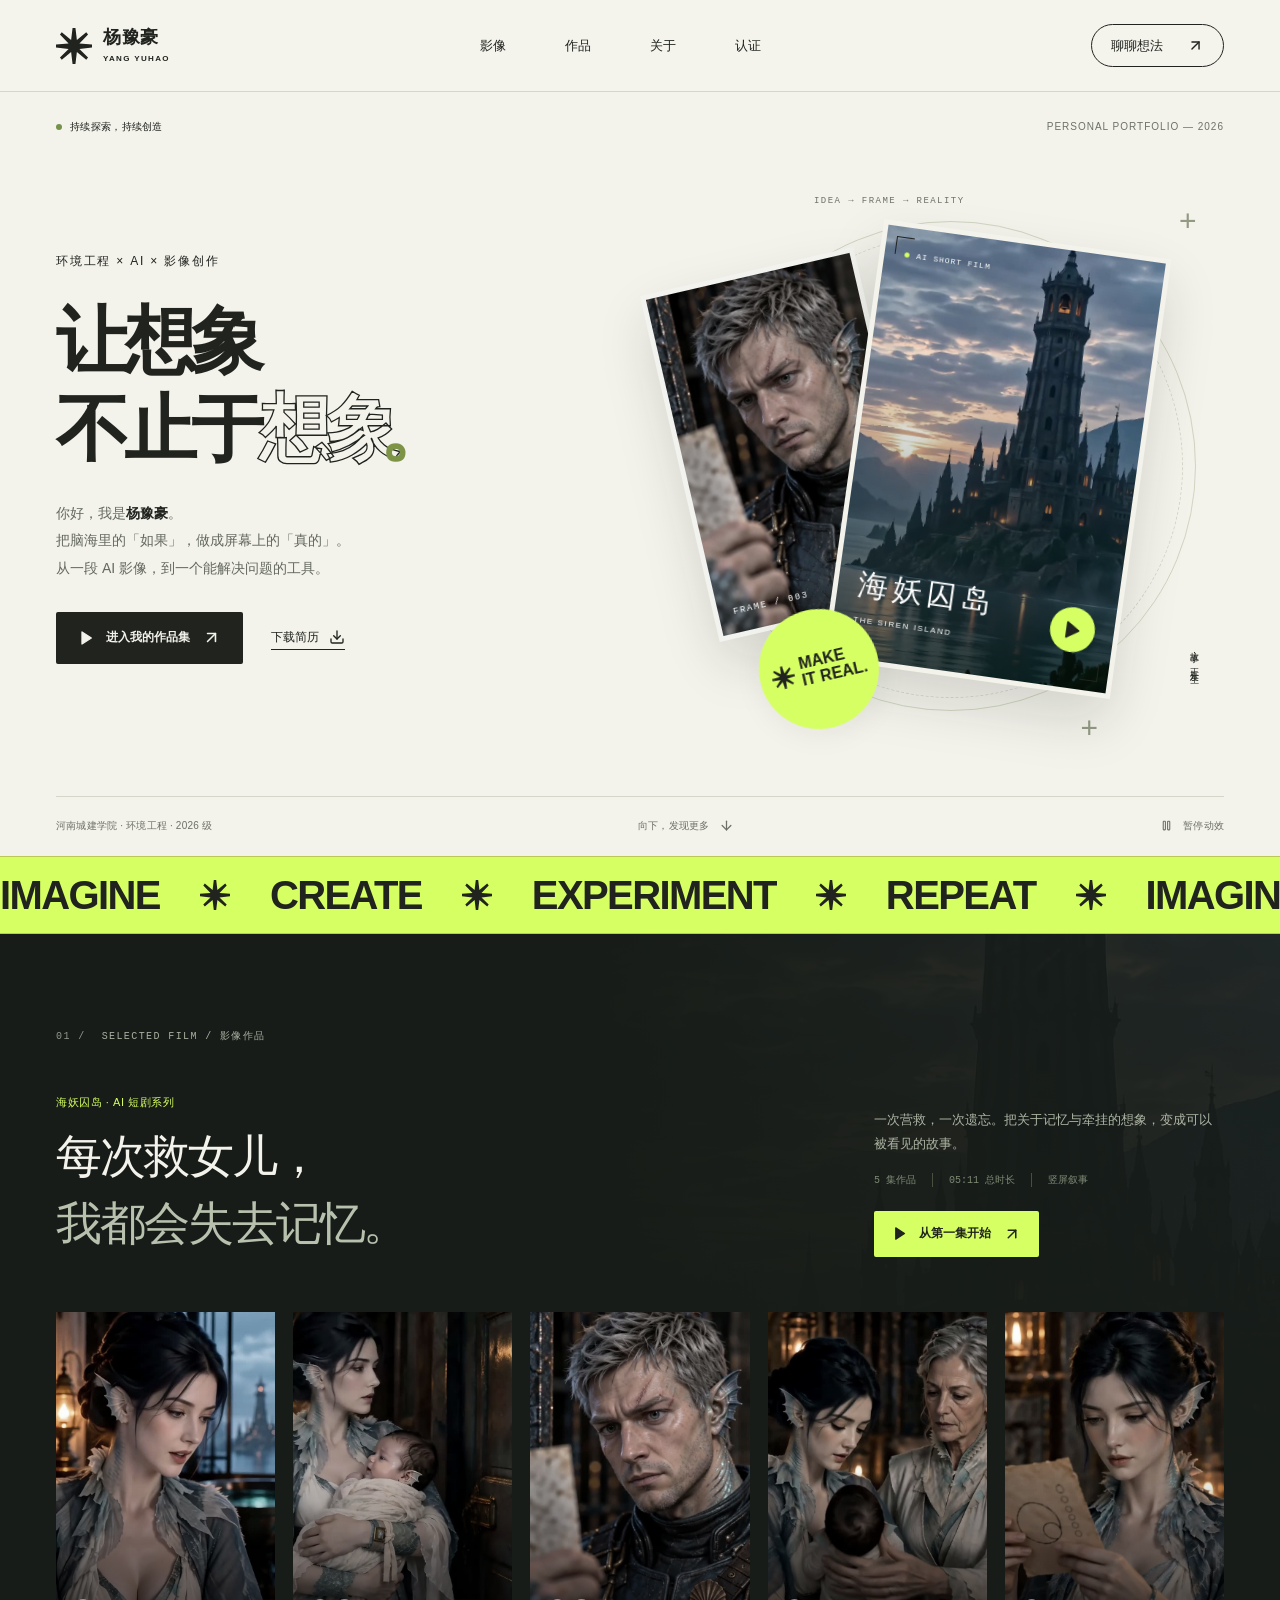
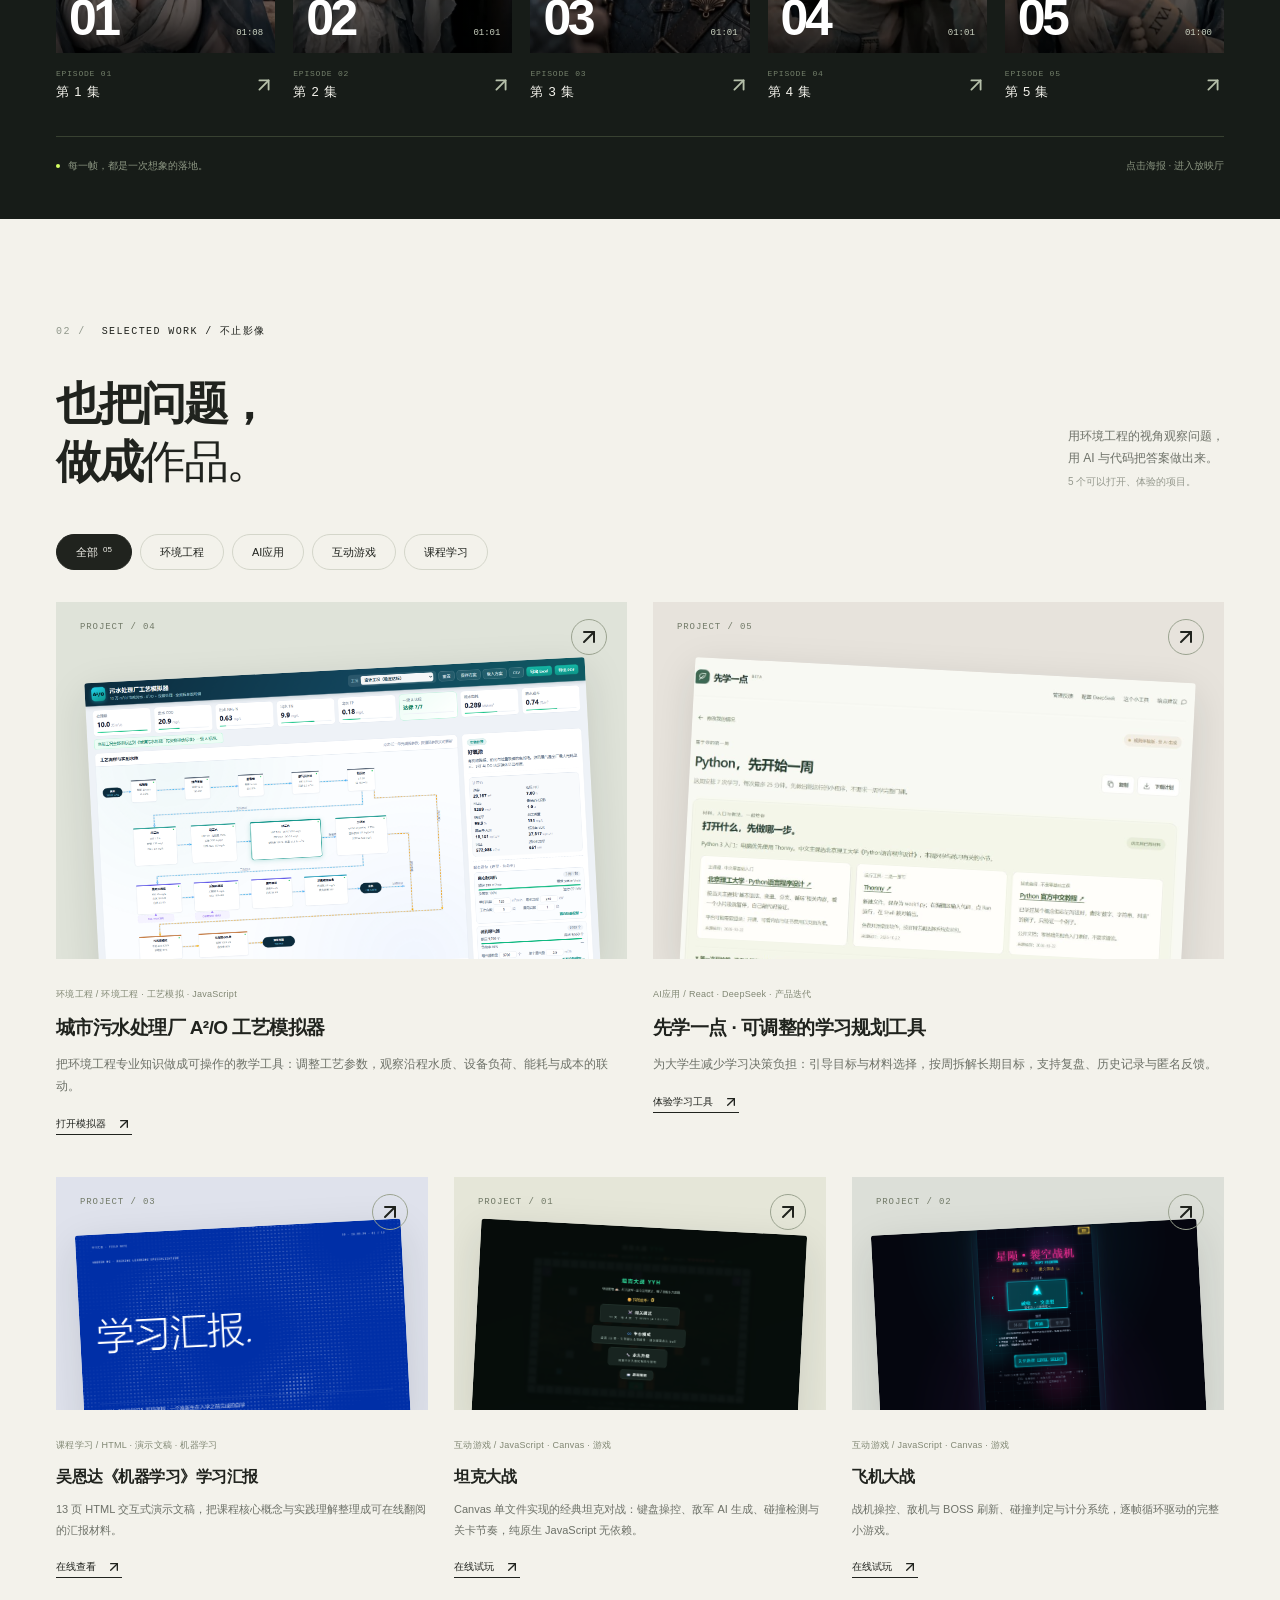
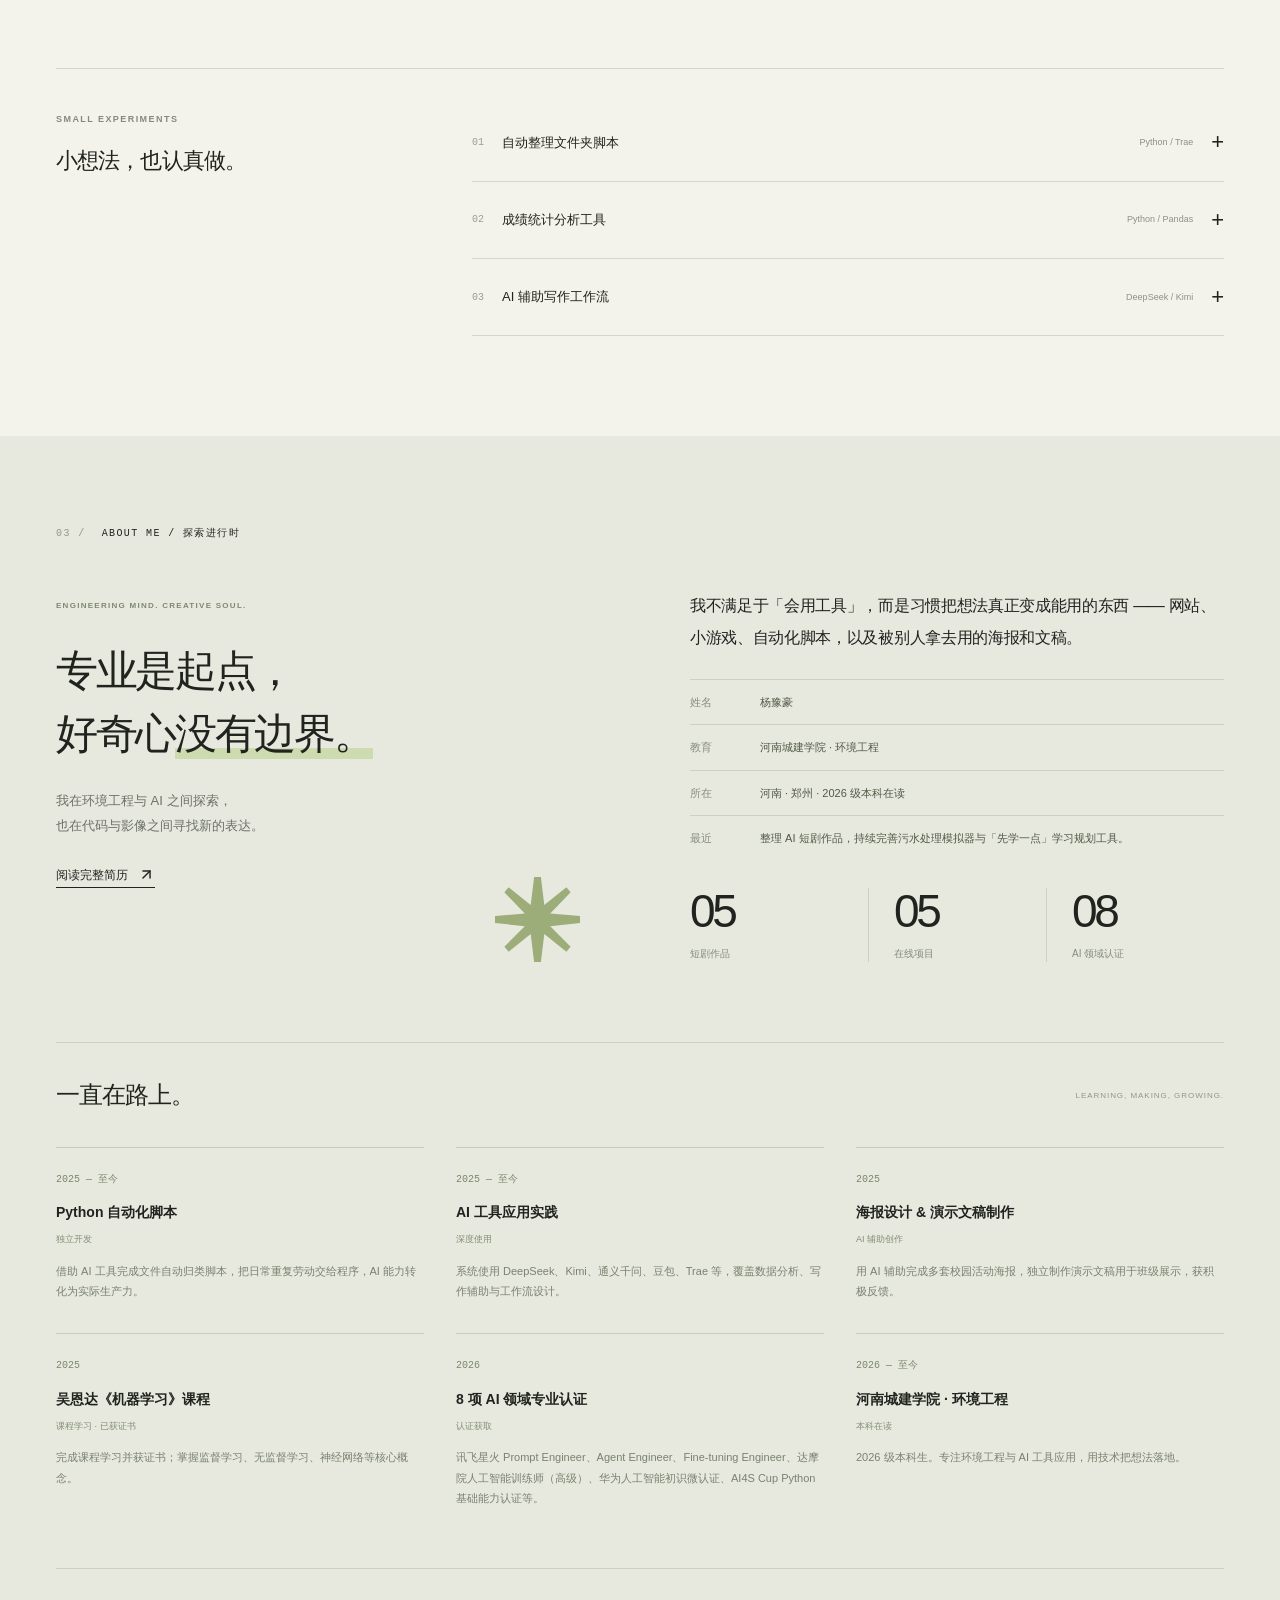
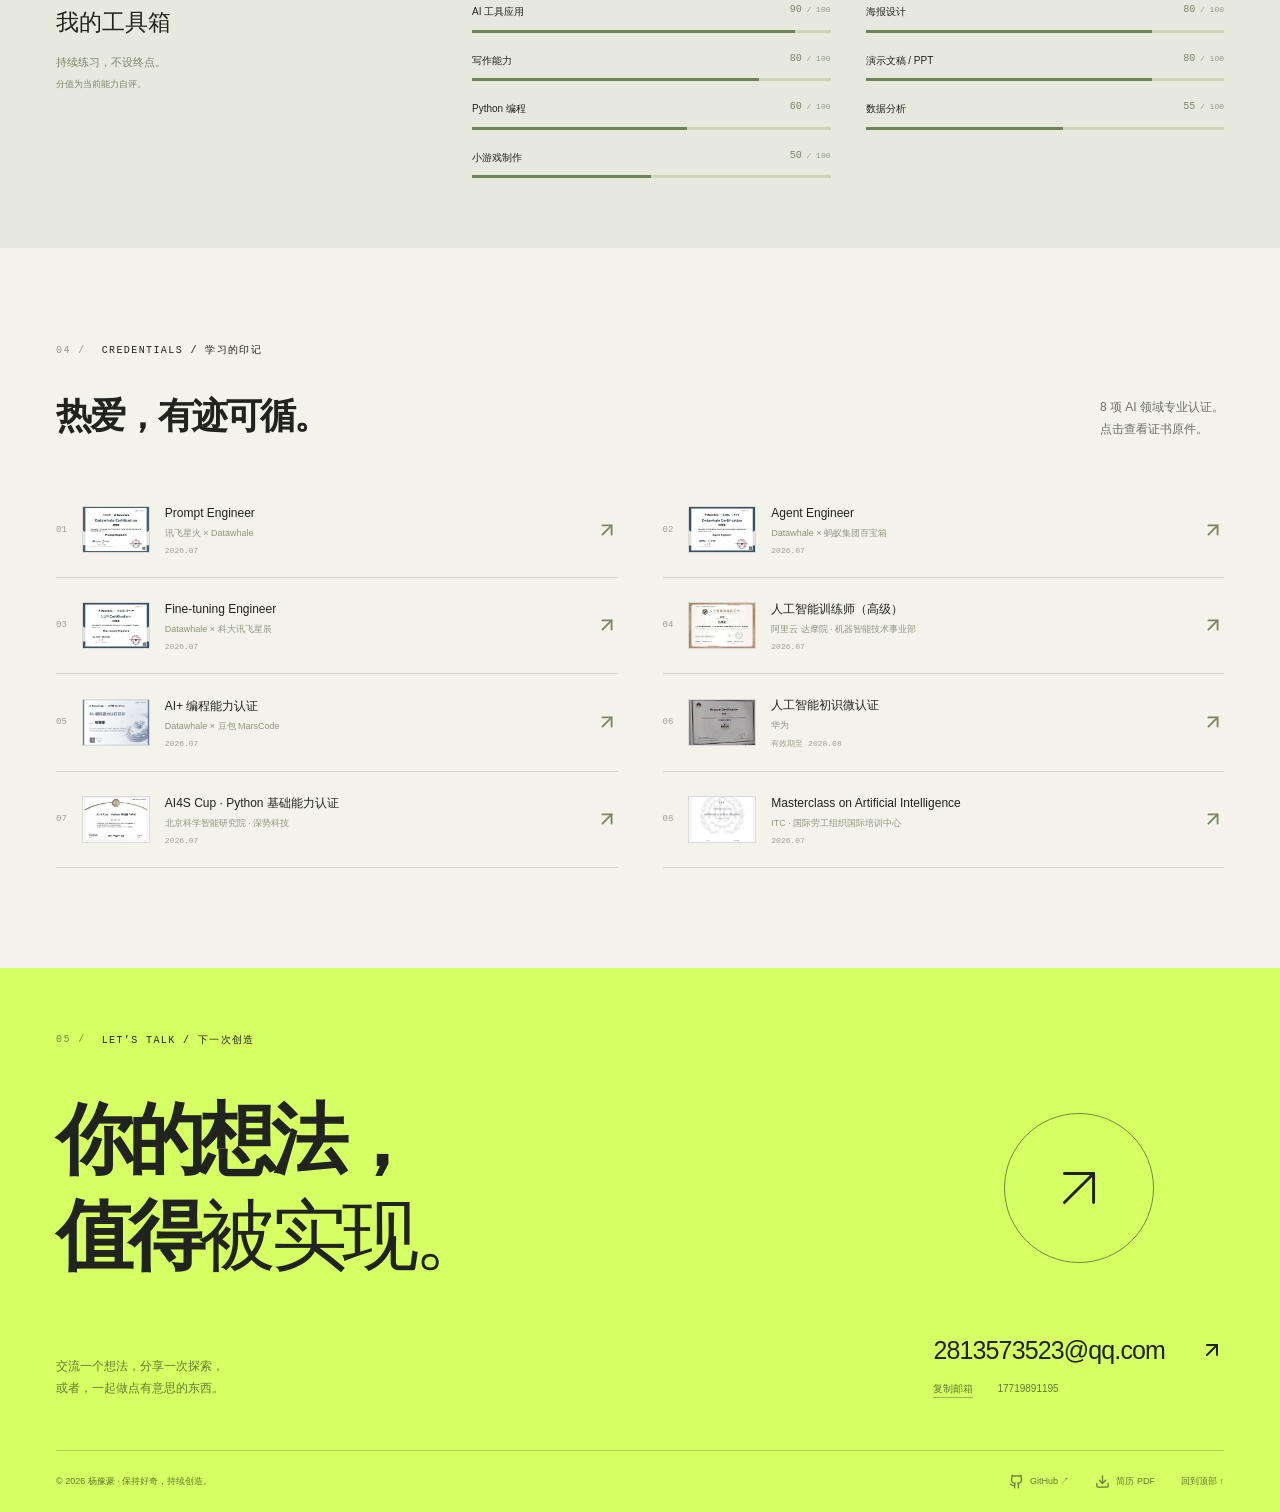
==== commit cc5ea7fe: "Fix cached resume download" ====
--- a/index.html
+++ b/index.html
@@ -1 +1 @@
-<!DOCTYPE html><html lang="zh-CN"><head><meta charSet="utf-8"/><meta name="viewport" content="width=device-width, initial-scale=1"/><link rel="preload" as="image" href="/films/poster-03.jpg"/><link rel="stylesheet" href="/_next/static/css/8b3aaddf091c56e5.css" crossorigin="" data-precedence="next"/><link rel="preload" as="script" fetchPriority="low" href="/_next/static/chunks/webpack-cea27ecdfa2f7b53.js" crossorigin=""/><script src="/_next/static/chunks/fd9d1056-b5144a6fe19364f3.js" async="" crossorigin=""></script><script src="/_next/static/chunks/69-838db0f7c19bafd0.js" async="" crossorigin=""></script><script src="/_next/static/chunks/main-app-9443ef548f4e2885.js" async="" crossorigin=""></script><script src="/_next/static/chunks/44-bddff9397b80816c.js" async=""></script><script src="/_next/static/chunks/app/page-a355b628a7ab86d1.js" async=""></script><script src="/_next/static/chunks/app/layout-cb918a25b1cc39ac.js" async=""></script><title>杨豫豪 | 环境工程 × AI 技术探索者</title><meta name="description" content="我不满足于「会用工具」，而是习惯把想法真正变成能用的东西 —— 网站、小游戏、自动化脚本，以及被别人拿去用的海报和文稿。"/><link rel="canonical" href="https://yanghao158640.github.io"/><meta property="og:title" content="杨豫豪 | 环境工程 × AI 技术探索者"/><meta property="og:description" content="我不满足于「会用工具」，而是习惯把想法真正变成能用的东西 —— 网站、小游戏、自动化脚本，以及被别人拿去用的海报和文稿。"/><meta property="og:url" content="https://yanghao158640.github.io"/><meta property="og:site_name" content="杨豫豪 · 个人作品集"/><meta property="og:locale" content="zh_CN"/><meta property="og:image" content="https://yanghao158640.github.io/og.png"/><meta property="og:image:width" content="1200"/><meta property="og:image:height" content="630"/><meta property="og:image:alt" content="杨豫豪 · 环境工程 × AI 技术探索者"/><meta property="og:type" content="website"/><meta name="twitter:card" content="summary_large_image"/><meta name="twitter:title" content="杨豫豪 | 环境工程 × AI 技术探索者"/><meta name="twitter:description" content="我不满足于「会用工具」，而是习惯把想法真正变成能用的东西 —— 网站、小游戏、自动化脚本，以及被别人拿去用的海报和文稿。"/><meta name="twitter:image" content="https://yanghao158640.github.io/og.png"/><link rel="icon" href="/icon.svg?8289f91110934ace" type="image/svg+xml" sizes="any"/><script src="/_next/static/chunks/polyfills-c67a75d1b6f99dc8.js" crossorigin="" noModule=""></script></head><body><script>!function(){try{var d=document.documentElement,c=d.classList;c.remove('light','dark');var e=localStorage.getItem('theme');if('system'===e||(!e&&false)){var t='(prefers-color-scheme: dark)',m=window.matchMedia(t);if(m.media!==t||m.matches){d.style.colorScheme = 'dark';c.add('dark')}else{d.style.colorScheme = 'light';c.add('light')}}else if(e){c.add(e|| '')}else{c.add('dark')}if(e==='light'||e==='dark'||!e)d.style.colorScheme=e||'dark'}catch(e){}}()</script><div class="portfolio"><a class="skip-link" href="#main">跳到主要内容</a><header class="site-header"><a class="brand" href="#home" aria-label="杨豫豪，回到首页"><svg class="" viewBox="0 0 100 100" fill="currentColor" aria-hidden="true"><path d="M46 0h8l4 33L84 12l5 6-24 25 35 3v8l-35 4 24 24-5 6-26-21-4 33h-8l-4-33-26 21-5-6 24-24L0 54v-8l35-3L11 18l5-6 26 21z"></path></svg><span>杨豫豪<small>YANG YUHAO</small></span></a><nav aria-label="主导航" class="main-nav"><a href="#films">影像<span>↗</span></a><a href="#projects">作品<span>↗</span></a><a href="#about">关于<span>↗</span></a><a href="#certs">认证<span>↗</span></a></nav><a class="nav-contact" href="#contact">聊聊想法 <svg xmlns="http://www.w3.org/2000/svg" width="17" height="17" viewBox="0 0 24 24" fill="none" stroke="currentColor" stroke-width="2" stroke-linecap="round" stroke-linejoin="round" class="lucide lucide-arrow-up-right "><path d="M7 7h10v10"></path><path d="M7 17 17 7"></path></svg></a><button class="menu-toggle" aria-label="打开导航" aria-expanded="false"><svg xmlns="http://www.w3.org/2000/svg" width="24" height="24" viewBox="0 0 24 24" fill="none" stroke="currentColor" stroke-width="2" stroke-linecap="round" stroke-linejoin="round" class="lucide lucide-menu "><line x1="4" x2="20" y1="12" y2="12"></line><line x1="4" x2="20" y1="6" y2="6"></line><line x1="4" x2="20" y1="18" y2="18"></line></svg></button></header><main id="main"><section class="hero section-shell" id="home" aria-labelledby="hero-title"><div class="hero-topline"><span><i></i> 持续探索，持续创造</span><span>PERSONAL PORTFOLIO — 2026</span></div><div class="hero-layout"><div class="hero-copy"><p class="eyebrow">环境工程 × AI × 影像创作</p><h1 id="hero-title"><span>让想象</span><span class="hero-last">不止于<span class="outlined">想象</span><em>。</em></span></h1><p class="hero-description">你好，我是<strong>杨豫豪</strong>。<br/>把脑海里的「如果」，做成屏幕上的「真的」。<br/>从一段 AI 影像，到一个能解决问题的工具。</p><div class="hero-actions"><a class="button button-dark" href="#films"><svg xmlns="http://www.w3.org/2000/svg" width="16" height="16" viewBox="0 0 24 24" fill="currentColor" stroke="currentColor" stroke-width="2" stroke-linecap="round" stroke-linejoin="round" class="lucide lucide-play "><polygon points="6 3 20 12 6 21 6 3"></polygon></svg> 进入我的作品集 <svg xmlns="http://www.w3.org/2000/svg" width="19" height="19" viewBox="0 0 24 24" fill="none" stroke="currentColor" stroke-width="2" stroke-linecap="round" stroke-linejoin="round" class="lucide lucide-arrow-up-right "><path d="M7 7h10v10"></path><path d="M7 17 17 7"></path></svg></a><a class="text-link" href="/resume/yangyuhao-resume.pdf" download="">下载简历 <svg xmlns="http://www.w3.org/2000/svg" width="16" height="16" viewBox="0 0 24 24" fill="none" stroke="currentColor" stroke-width="2" stroke-linecap="round" stroke-linejoin="round" class="lucide lucide-download "><path d="M21 15v4a2 2 0 0 1-2 2H5a2 2 0 0 1-2-2v-4"></path><polyline points="7 10 12 15 17 10"></polyline><line x1="12" x2="12" y1="15" y2="3"></line></svg></a></div></div><div class="hero-art"><div class="orbit orbit-one"></div><div class="orbit orbit-two"></div><div class="art-cross cross-top">+</div><div class="art-cross cross-bottom">+</div><div class="art-annotation">IDEA → FRAME → REALITY</div><button class="film-layer layer-back" aria-label="播放短剧第 3 集"><img src="/films/poster-03.jpg" alt="短剧中的铠甲男子"/><span>FRAME / 003</span></button><button class="film-layer layer-front" aria-label="播放短剧第 1 集"><video src="/films/hero-loop.mp4" poster="/films/island.jpg" muted="" loop="" playsInline="" preload="none" aria-hidden="true"></video><span class="viewfinder top-left"></span><span class="viewfinder bottom-right"></span><span class="live-label"><i></i> AI SHORT FILM</span><span class="art-title">海妖囚岛<small>THE SIREN ISLAND</small></span><span class="round-play"><svg xmlns="http://www.w3.org/2000/svg" width="20" height="20" viewBox="0 0 24 24" fill="currentColor" stroke="currentColor" stroke-width="2" stroke-linecap="round" stroke-linejoin="round" class="lucide lucide-play "><polygon points="6 3 20 12 6 21 6 3"></polygon></svg></span></button><div class="art-sticker"><svg class="" viewBox="0 0 100 100" fill="currentColor" aria-hidden="true"><path d="M46 0h8l4 33L84 12l5 6-24 25 35 3v8l-35 4 24 24-5 6-26-21-4 33h-8l-4-33-26 21-5-6 24-24L0 54v-8l35-3L11 18l5-6 26 21z"></path></svg><span>MAKE<br/>IT REAL.</span></div><span class="art-footnote">故事，正在发生。</span></div></div><div class="hero-bottom"><span>河南城建学院 · 环境工程 · 2026 级</span><a href="#films">向下，发现更多 <svg xmlns="http://www.w3.org/2000/svg" width="15" height="15" viewBox="0 0 24 24" fill="none" stroke="currentColor" stroke-width="2" stroke-linecap="round" stroke-linejoin="round" class="lucide lucide-arrow-down "><path d="M12 5v14"></path><path d="m19 12-7 7-7-7"></path></svg></a><button class="motion-toggle" aria-pressed="false"><svg xmlns="http://www.w3.org/2000/svg" width="13" height="13" viewBox="0 0 24 24" fill="none" stroke="currentColor" stroke-width="2" stroke-linecap="round" stroke-linejoin="round" class="lucide lucide-pause "><rect x="14" y="4" width="4" height="16" rx="1"></rect><rect x="6" y="4" width="4" height="16" rx="1"></rect></svg>暂停动效</button></div></section><div class="ticker" aria-hidden="true"><div class="ticker-track"><span>IMAGINE <svg class="" viewBox="0 0 100 100" fill="currentColor" aria-hidden="true"><path d="M46 0h8l4 33L84 12l5 6-24 25 35 3v8l-35 4 24 24-5 6-26-21-4 33h-8l-4-33-26 21-5-6 24-24L0 54v-8l35-3L11 18l5-6 26 21z"></path></svg> CREATE <svg class="" viewBox="0 0 100 100" fill="currentColor" aria-hidden="true"><path d="M46 0h8l4 33L84 12l5 6-24 25 35 3v8l-35 4 24 24-5 6-26-21-4 33h-8l-4-33-26 21-5-6 24-24L0 54v-8l35-3L11 18l5-6 26 21z"></path></svg> EXPERIMENT <svg class="" viewBox="0 0 100 100" fill="currentColor" aria-hidden="true"><path d="M46 0h8l4 33L84 12l5 6-24 25 35 3v8l-35 4 24 24-5 6-26-21-4 33h-8l-4-33-26 21-5-6 24-24L0 54v-8l35-3L11 18l5-6 26 21z"></path></svg> REPEAT <svg class="" viewBox="0 0 100 100" fill="currentColor" aria-hidden="true"><path d="M46 0h8l4 33L84 12l5 6-24 25 35 3v8l-35 4 24 24-5 6-26-21-4 33h-8l-4-33-26 21-5-6 24-24L0 54v-8l35-3L11 18l5-6 26 21z"></path></svg> </span><span>IMAGINE <svg class="" viewBox="0 0 100 100" fill="currentColor" aria-hidden="true"><path d="M46 0h8l4 33L84 12l5 6-24 25 35 3v8l-35 4 24 24-5 6-26-21-4 33h-8l-4-33-26 21-5-6 24-24L0 54v-8l35-3L11 18l5-6 26 21z"></path></svg> CREATE <svg class="" viewBox="0 0 100 100" fill="currentColor" aria-hidden="true"><path d="M46 0h8l4 33L84 12l5 6-24 25 35 3v8l-35 4 24 24-5 6-26-21-4 33h-8l-4-33-26 21-5-6 24-24L0 54v-8l35-3L11 18l5-6 26 21z"></path></svg> EXPERIMENT <svg class="" viewBox="0 0 100 100" fill="currentColor" aria-hidden="true"><path d="M46 0h8l4 33L84 12l5 6-24 25 35 3v8l-35 4 24 24-5 6-26-21-4 33h-8l-4-33-26 21-5-6 24-24L0 54v-8l35-3L11 18l5-6 26 21z"></path></svg> REPEAT <svg class="" viewBox="0 0 100 100" fill="currentColor" aria-hidden="true"><path d="M46 0h8l4 33L84 12l5 6-24 25 35 3v8l-35 4 24 24-5 6-26-21-4 33h-8l-4-33-26 21-5-6 24-24L0 54v-8l35-3L11 18l5-6 26 21z"></path></svg> </span></div></div><section class="cinema" id="films" aria-labelledby="films-title"><div class="cinema-ambient"></div><div class="section-shell cinema-content"><div class="section-label"><span>01<!-- --> /</span>SELECTED FILM / 影像作品</div><div class="cinema-heading" style="opacity:0;transform:translateY(28px) translateZ(0)"><div><p class="lime-text">海妖囚岛 · AI 短剧系列</p><h2 id="films-title">每次救女儿，<br/><span>我都会失去记忆。</span></h2></div><div class="cinema-intro"><p>一次营救，一次遗忘。把关于记忆与牵挂的想象，变成可以被看见的故事。</p><div class="film-meta"><span>5 集作品</span><span>05:11 总时长</span><span>竖屏叙事</span></div><button class="button button-lime"><svg xmlns="http://www.w3.org/2000/svg" width="15" height="15" viewBox="0 0 24 24" fill="currentColor" stroke="currentColor" stroke-width="2" stroke-linecap="round" stroke-linejoin="round" class="lucide lucide-play "><polygon points="6 3 20 12 6 21 6 3"></polygon></svg> 从第一集开始 <svg xmlns="http://www.w3.org/2000/svg" width="18" height="18" viewBox="0 0 24 24" fill="none" stroke="currentColor" stroke-width="2" stroke-linecap="round" stroke-linejoin="round" class="lucide lucide-arrow-up-right "><path d="M7 7h10v10"></path><path d="M7 17 17 7"></path></svg></button></div></div><div class="episode-rail"><button class="episode" aria-label="播放第 1 集，01:08" style="opacity:0;transform:translateY(28px) translateZ(0)"><div class="episode-image"><img src="/films/poster-01.jpg" alt="《每次救女儿，我都会失去记忆》第 1 集剧照" loading="lazy" width="600" height="1080"/><span class="episode-number">01</span><span class="episode-play"><svg xmlns="http://www.w3.org/2000/svg" width="20" height="20" viewBox="0 0 24 24" fill="currentColor" stroke="currentColor" stroke-width="2" stroke-linecap="round" stroke-linejoin="round" class="lucide lucide-play "><polygon points="6 3 20 12 6 21 6 3"></polygon></svg></span><span class="episode-runtime">01:08</span></div><div class="episode-caption"><span>EPISODE <!-- -->01<b>第 <!-- -->1<!-- --> 集</b></span><svg xmlns="http://www.w3.org/2000/svg" width="22" height="22" viewBox="0 0 24 24" fill="none" stroke="currentColor" stroke-width="2" stroke-linecap="round" stroke-linejoin="round" class="lucide lucide-arrow-up-right "><path d="M7 7h10v10"></path><path d="M7 17 17 7"></path></svg></div></button><button class="episode" aria-label="播放第 2 集，01:01" style="opacity:0;transform:translateY(28px) translateZ(0)"><div class="episode-image"><img src="/films/poster-02.jpg" alt="《每次救女儿，我都会失去记忆》第 2 集剧照" loading="lazy" width="600" height="1080"/><span class="episode-number">02</span><span class="episode-play"><svg xmlns="http://www.w3.org/2000/svg" width="20" height="20" viewBox="0 0 24 24" fill="currentColor" stroke="currentColor" stroke-width="2" stroke-linecap="round" stroke-linejoin="round" class="lucide lucide-play "><polygon points="6 3 20 12 6 21 6 3"></polygon></svg></span><span class="episode-runtime">01:01</span></div><div class="episode-caption"><span>EPISODE <!-- -->02<b>第 <!-- -->2<!-- --> 集</b></span><svg xmlns="http://www.w3.org/2000/svg" width="22" height="22" viewBox="0 0 24 24" fill="none" stroke="currentColor" stroke-width="2" stroke-linecap="round" stroke-linejoin="round" class="lucide lucide-arrow-up-right "><path d="M7 7h10v10"></path><path d="M7 17 17 7"></path></svg></div></button><button class="episode" aria-label="播放第 3 集，01:01" style="opacity:0;transform:translateY(28px) translateZ(0)"><div class="episode-image"><img src="/films/poster-03.jpg" alt="《每次救女儿，我都会失去记忆》第 3 集剧照" loading="lazy" width="600" height="1080"/><span class="episode-number">03</span><span class="episode-play"><svg xmlns="http://www.w3.org/2000/svg" width="20" height="20" viewBox="0 0 24 24" fill="currentColor" stroke="currentColor" stroke-width="2" stroke-linecap="round" stroke-linejoin="round" class="lucide lucide-play "><polygon points="6 3 20 12 6 21 6 3"></polygon></svg></span><span class="episode-runtime">01:01</span></div><div class="episode-caption"><span>EPISODE <!-- -->03<b>第 <!-- -->3<!-- --> 集</b></span><svg xmlns="http://www.w3.org/2000/svg" width="22" height="22" viewBox="0 0 24 24" fill="none" stroke="currentColor" stroke-width="2" stroke-linecap="round" stroke-linejoin="round" class="lucide lucide-arrow-up-right "><path d="M7 7h10v10"></path><path d="M7 17 17 7"></path></svg></div></button><button class="episode" aria-label="播放第 4 集，01:01" style="opacity:0;transform:translateY(28px) translateZ(0)"><div class="episode-image"><img src="/films/poster-04.jpg" alt="《每次救女儿，我都会失去记忆》第 4 集剧照" loading="lazy" width="600" height="1080"/><span class="episode-number">04</span><span class="episode-play"><svg xmlns="http://www.w3.org/2000/svg" width="20" height="20" viewBox="0 0 24 24" fill="currentColor" stroke="currentColor" stroke-width="2" stroke-linecap="round" stroke-linejoin="round" class="lucide lucide-play "><polygon points="6 3 20 12 6 21 6 3"></polygon></svg></span><span class="episode-runtime">01:01</span></div><div class="episode-caption"><span>EPISODE <!-- -->04<b>第 <!-- -->4<!-- --> 集</b></span><svg xmlns="http://www.w3.org/2000/svg" width="22" height="22" viewBox="0 0 24 24" fill="none" stroke="currentColor" stroke-width="2" stroke-linecap="round" stroke-linejoin="round" class="lucide lucide-arrow-up-right "><path d="M7 7h10v10"></path><path d="M7 17 17 7"></path></svg></div></button><button class="episode" aria-label="播放第 5 集，01:00" style="opacity:0;transform:translateY(28px) translateZ(0)"><div class="episode-image"><img src="/films/poster-05.jpg" alt="《每次救女儿，我都会失去记忆》第 5 集剧照" loading="lazy" width="600" height="1080"/><span class="episode-number">05</span><span class="episode-play"><svg xmlns="http://www.w3.org/2000/svg" width="20" height="20" viewBox="0 0 24 24" fill="currentColor" stroke="currentColor" stroke-width="2" stroke-linecap="round" stroke-linejoin="round" class="lucide lucide-play "><polygon points="6 3 20 12 6 21 6 3"></polygon></svg></span><span class="episode-runtime">01:00</span></div><div class="episode-caption"><span>EPISODE <!-- -->05<b>第 <!-- -->5<!-- --> 集</b></span><svg xmlns="http://www.w3.org/2000/svg" width="22" height="22" viewBox="0 0 24 24" fill="none" stroke="currentColor" stroke-width="2" stroke-linecap="round" stroke-linejoin="round" class="lucide lucide-arrow-up-right "><path d="M7 7h10v10"></path><path d="M7 17 17 7"></path></svg></div></button></div><div class="cinema-foot"><span><i></i> 每一帧，都是一次想象的落地。</span><span>点击海报 · 进入放映厅</span></div></div></section><section class="projects-section section-shell" id="projects" aria-labelledby="projects-title"><div class="section-label"><span>02<!-- --> /</span>SELECTED WORK / 不止影像</div><div class="section-heading" style="opacity:0;transform:translateY(28px) translateZ(0)"><h2 id="projects-title">也把问题，<br/>做成<span class="serif-word">作品。</span></h2><p>用环境工程的视角观察问题，<br/>用 AI 与代码把答案做出来。<br/><span class="muted">5<!-- --> 个可以打开、体验的项目。</span></p></div><div class="project-filters" role="group" aria-label="按作品类型筛选"><button aria-pressed="true">全部<sup>05</sup></button><button aria-pressed="false">环境工程</button><button aria-pressed="false">AI应用</button><button aria-pressed="false">互动游戏</button><button aria-pressed="false">课程学习</button></div><p class="sr-only" aria-live="polite">显示 <!-- -->5<!-- --> 个<!-- -->作品</p><div class="project-grid"><article class="project-item " style="opacity:0;transform:translateY(28px) translateZ(0)"><button class="project-visual project-visual-4" aria-label="了解城市污水处理厂 A²/O 工艺模拟器"><span class="project-index">PROJECT / <!-- -->04</span><img src="/works/shots/wwtp-simulator.png" alt="城市污水处理厂 A²/O 工艺模拟器实际界面" width="1280" height="720" loading="lazy"/><span class="project-open"><svg xmlns="http://www.w3.org/2000/svg" width="24" height="24" viewBox="0 0 24 24" fill="none" stroke="currentColor" stroke-width="2" stroke-linecap="round" stroke-linejoin="round" class="lucide lucide-arrow-up-right "><path d="M7 7h10v10"></path><path d="M7 17 17 7"></path></svg></span></button><div class="project-info"><span class="project-category">环境工程<!-- --> / <!-- -->环境工程 · 工艺模拟 · JavaScript</span><h3><button>城市污水处理厂 A²/O 工艺模拟器</button></h3><p>把环境工程专业知识做成可操作的教学工具：调整工艺参数，观察沿程水质、设备负荷、能耗与成本的联动。</p><a class="text-link" href="https://hsbx9017-dot.github.io/wwtp-simulator/" target="_blank" rel="noopener noreferrer">打开模拟器<!-- --> <svg xmlns="http://www.w3.org/2000/svg" width="16" height="16" viewBox="0 0 24 24" fill="none" stroke="currentColor" stroke-width="2" stroke-linecap="round" stroke-linejoin="round" class="lucide lucide-arrow-up-right "><path d="M7 7h10v10"></path><path d="M7 17 17 7"></path></svg></a></div></article><article class="project-item " style="opacity:0;transform:translateY(28px) translateZ(0)"><button class="project-visual project-visual-5" aria-label="了解先学一点 · 可调整的学习规划工具"><span class="project-index">PROJECT / <!-- -->05</span><img src="/works/shots/xianxue-yidian.png" alt="先学一点 · 可调整的学习规划工具实际界面" width="1280" height="720" loading="lazy"/><span class="project-open"><svg xmlns="http://www.w3.org/2000/svg" width="24" height="24" viewBox="0 0 24 24" fill="none" stroke="currentColor" stroke-width="2" stroke-linecap="round" stroke-linejoin="round" class="lucide lucide-arrow-up-right "><path d="M7 7h10v10"></path><path d="M7 17 17 7"></path></svg></span></button><div class="project-info"><span class="project-category">AI应用<!-- --> / <!-- -->React · DeepSeek · 产品迭代</span><h3><button>先学一点 · 可调整的学习规划工具</button></h3><p>为大学生减少学习决策负担：引导目标与材料选择，按周拆解长期目标，支持复盘、历史记录与匿名反馈。</p><a class="text-link" href="https://hsbx9017-dot.github.io/xianxue-yidian/" target="_blank" rel="noopener noreferrer">体验学习工具<!-- --> <svg xmlns="http://www.w3.org/2000/svg" width="16" height="16" viewBox="0 0 24 24" fill="none" stroke="currentColor" stroke-width="2" stroke-linecap="round" stroke-linejoin="round" class="lucide lucide-arrow-up-right "><path d="M7 7h10v10"></path><path d="M7 17 17 7"></path></svg></a></div></article><article class="project-item project-small" style="opacity:0;transform:translateY(28px) translateZ(0)"><button class="project-visual project-visual-3" aria-label="了解吴恩达《机器学习》学习汇报"><span class="project-index">PROJECT / <!-- -->03</span><img src="/works/shots/ml-report.png" alt="吴恩达《机器学习》学习汇报实际界面" width="1280" height="720" loading="lazy"/><span class="project-open"><svg xmlns="http://www.w3.org/2000/svg" width="24" height="24" viewBox="0 0 24 24" fill="none" stroke="currentColor" stroke-width="2" stroke-linecap="round" stroke-linejoin="round" class="lucide lucide-arrow-up-right "><path d="M7 7h10v10"></path><path d="M7 17 17 7"></path></svg></span></button><div class="project-info"><span class="project-category">课程学习<!-- --> / <!-- -->HTML · 演示文稿 · 机器学习</span><h3><button>吴恩达《机器学习》学习汇报</button></h3><p>13 页 HTML 交互式演示文稿，把课程核心概念与实践理解整理成可在线翻阅的汇报材料。</p><a class="text-link" href="https://yanghao158640.github.io/competition-bootcamp/ml-report/" target="_blank" rel="noopener noreferrer">在线查看<!-- --> <svg xmlns="http://www.w3.org/2000/svg" width="16" height="16" viewBox="0 0 24 24" fill="none" stroke="currentColor" stroke-width="2" stroke-linecap="round" stroke-linejoin="round" class="lucide lucide-arrow-up-right "><path d="M7 7h10v10"></path><path d="M7 17 17 7"></path></svg></a></div></article><article class="project-item project-small" style="opacity:0;transform:translateY(28px) translateZ(0)"><button class="project-visual project-visual-1" aria-label="了解坦克大战"><span class="project-index">PROJECT / <!-- -->01</span><img src="/works/shots/tank-game.png" alt="坦克大战实际界面" width="1280" height="720" loading="lazy"/><span class="project-open"><svg xmlns="http://www.w3.org/2000/svg" width="24" height="24" viewBox="0 0 24 24" fill="none" stroke="currentColor" stroke-width="2" stroke-linecap="round" stroke-linejoin="round" class="lucide lucide-arrow-up-right "><path d="M7 7h10v10"></path><path d="M7 17 17 7"></path></svg></span></button><div class="project-info"><span class="project-category">互动游戏<!-- --> / <!-- -->JavaScript · Canvas · 游戏</span><h3><button>坦克大战</button></h3><p>Canvas 单文件实现的经典坦克对战：键盘操控、敌军 AI 生成、碰撞检测与关卡节奏，纯原生 JavaScript 无依赖。</p><a class="text-link" href="https://yanghao158640.github.io/competition-bootcamp/tank-game.html" target="_blank" rel="noopener noreferrer">在线试玩<!-- --> <svg xmlns="http://www.w3.org/2000/svg" width="16" height="16" viewBox="0 0 24 24" fill="none" stroke="currentColor" stroke-width="2" stroke-linecap="round" stroke-linejoin="round" class="lucide lucide-arrow-up-right "><path d="M7 7h10v10"></path><path d="M7 17 17 7"></path></svg></a></div></article><article class="project-item project-small" style="opacity:0;transform:translateY(28px) translateZ(0)"><button class="project-visual project-visual-2" aria-label="了解飞机大战"><span class="project-index">PROJECT / <!-- -->02</span><img src="/works/shots/plane-battle.png" alt="飞机大战实际界面" width="1280" height="720" loading="lazy"/><span class="project-open"><svg xmlns="http://www.w3.org/2000/svg" width="24" height="24" viewBox="0 0 24 24" fill="none" stroke="currentColor" stroke-width="2" stroke-linecap="round" stroke-linejoin="round" class="lucide lucide-arrow-up-right "><path d="M7 7h10v10"></path><path d="M7 17 17 7"></path></svg></span></button><div class="project-info"><span class="project-category">互动游戏<!-- --> / <!-- -->JavaScript · Canvas · 游戏</span><h3><button>飞机大战</button></h3><p>战机操控、敌机与 BOSS 刷新、碰撞判定与计分系统，逐帧循环驱动的完整小游戏。</p><a class="text-link" href="https://yanghao158640.github.io/plane-game/" target="_blank" rel="noopener noreferrer">在线试玩<!-- --> <svg xmlns="http://www.w3.org/2000/svg" width="16" height="16" viewBox="0 0 24 24" fill="none" stroke="currentColor" stroke-width="2" stroke-linecap="round" stroke-linejoin="round" class="lucide lucide-arrow-up-right "><path d="M7 7h10v10"></path><path d="M7 17 17 7"></path></svg></a></div></article></div><div class="practice-block" id="approach"><div><span class="eyebrow">SMALL EXPERIMENTS</span><h3>小想法，也认真做。</h3></div><div><details class="practice-row"><summary><span>0<!-- -->1</span><strong>自动整理文件夹脚本</strong><span class="practice-tags">Python / Trae</span><span class="plus">+</span></summary><p>按文件类型自动归类，减少日常文件管理的重复操作，把重复劳动交给程序。</p></details><details class="practice-row"><summary><span>0<!-- -->2</span><strong>成绩统计分析工具</strong><span class="practice-tags">Python / Pandas</span><span class="plus">+</span></summary><p>支持多科目成绩录入、均分计算与排名生成，让数据整理从手工表格变成一条命令。</p></details><details class="practice-row"><summary><span>0<!-- -->3</span><strong>AI 辅助写作工作流</strong><span class="practice-tags">DeepSeek / Kimi</span><span class="plus">+</span></summary><p>设计一套 AI 辅助写作流程，部分成果被校内文学社刊采用。</p></details></div></div></section><section class="about-section" id="about" aria-labelledby="about-title"><div class="section-shell"><div class="section-label"><span>03<!-- --> /</span>ABOUT ME / 探索进行时</div><div class="about-layout"><div class="about-manifesto" style="opacity:0;transform:translateY(28px) translateZ(0)"><span class="eyebrow">ENGINEERING MIND. CREATIVE SOUL.</span><h2 id="about-title">专业是起点，<br/>好奇心<span>没有边界。</span></h2><svg class="about-spark" viewBox="0 0 100 100" fill="currentColor" aria-hidden="true"><path d="M46 0h8l4 33L84 12l5 6-24 25 35 3v8l-35 4 24 24-5 6-26-21-4 33h-8l-4-33-26 21-5-6 24-24L0 54v-8l35-3L11 18l5-6 26 21z"></path></svg><p>我在环境工程与 AI 之间探索，<br/>也在代码与影像之间寻找新的表达。</p><a class="text-link" href="/resume.html">阅读完整简历 <svg xmlns="http://www.w3.org/2000/svg" width="17" height="17" viewBox="0 0 24 24" fill="none" stroke="currentColor" stroke-width="2" stroke-linecap="round" stroke-linejoin="round" class="lucide lucide-arrow-up-right "><path d="M7 7h10v10"></path><path d="M7 17 17 7"></path></svg></a></div><div class="about-details"><p class="about-intro">我不满足于「会用工具」，而是习惯把想法真正变成能用的东西 —— 网站、小游戏、自动化脚本，以及被别人拿去用的海报和文稿。</p><dl class="bio-list"><div><dt>姓名</dt><dd>杨豫豪</dd></div><div><dt>教育</dt><dd>河南城建学院<!-- --> · <!-- -->环境工程</dd></div><div><dt>所在</dt><dd>河南 · 郑州<!-- --> · 2026 级本科在读</dd></div><div><dt>最近</dt><dd>整理 AI 短剧作品，持续完善污水处理模拟器与「先学一点」学习规划工具。</dd></div></dl><div class="about-stats"><div><strong>05</strong><span>短剧作品</span></div><div><strong>05</strong><span>在线项目</span></div><div><strong>08</strong><span>AI 领域认证</span></div></div></div></div><div class="journey" id="experience"><div class="journey-title"><h3>一直在路上。</h3><span>LEARNING, MAKING, GROWING.</span></div><div class="journey-grid"><div class="journey-item"><span>2025 — 至今</span><h4>Python 自动化脚本</h4><small>独立开发</small><p>借助 AI 工具完成文件自动归类脚本，把日常重复劳动交给程序，AI 能力转化为实际生产力。</p></div><div class="journey-item"><span>2025 — 至今</span><h4>AI 工具应用实践</h4><small>深度使用</small><p>系统使用 DeepSeek、Kimi、通义千问、豆包、Trae 等，覆盖数据分析、写作辅助与工作流设计。</p></div><div class="journey-item"><span>2025</span><h4>海报设计 &amp; 演示文稿制作</h4><small>AI 辅助创作</small><p>用 AI 辅助完成多套校园活动海报，独立制作演示文稿用于班级展示，获积极反馈。</p></div><div class="journey-item"><span>2025</span><h4>吴恩达《机器学习》课程</h4><small>课程学习 · 已获证书</small><p>完成课程学习并获证书；掌握监督学习、无监督学习、神经网络等核心概念。</p></div><div class="journey-item"><span>2026</span><h4>8 项 AI 领域专业认证</h4><small>认证获取</small><p>讯飞星火 Prompt Engineer、Agent Engineer、Fine-tuning Engineer、达摩院人工智能训练师（高级）、华为人工智能初识微认证、AI4S Cup Python 基础能力认证等。</p></div><div class="journey-item"><span>2026 — 至今</span><h4>河南城建学院 · 环境工程</h4><small>本科在读</small><p>2026 级本科生。专注环境工程与 AI 工具应用，用技术把想法落地。</p></div></div></div><div class="skills-panel" id="skills"><div><h3>我的工具箱</h3><p>持续练习，不设终点。<br/><small>分值为当前能力自评。</small></p></div><div class="skill-list"><div class="skill"><div><span>AI 工具应用</span><span>90<small> / 100</small></span></div><div class="skill-track"><span style="width:90%"></span></div></div><div class="skill"><div><span>海报设计</span><span>80<small> / 100</small></span></div><div class="skill-track"><span style="width:80%"></span></div></div><div class="skill"><div><span>写作能力</span><span>80<small> / 100</small></span></div><div class="skill-track"><span style="width:80%"></span></div></div><div class="skill"><div><span>演示文稿 / PPT</span><span>80<small> / 100</small></span></div><div class="skill-track"><span style="width:80%"></span></div></div><div class="skill"><div><span>Python 编程</span><span>60<small> / 100</small></span></div><div class="skill-track"><span style="width:60%"></span></div></div><div class="skill"><div><span>数据分析</span><span>55<small> / 100</small></span></div><div class="skill-track"><span style="width:55%"></span></div></div><div class="skill"><div><span>小游戏制作</span><span>50<small> / 100</small></span></div><div class="skill-track"><span style="width:50%"></span></div></div></div></div></div></section><section class="cert-section section-shell" id="certs" aria-labelledby="cert-title"><div class="section-label"><span>04<!-- --> /</span>CREDENTIALS / 学习的印记</div><div class="section-heading"><h2 id="cert-title">热爱，有迹可循。</h2><p>8 项 AI 领域专业认证。<br/>点击查看证书原件。</p></div><div class="cert-grid"><button class="cert-item"><span class="cert-order">01</span><img src="/certs/prompt-engineer.jpg" alt="Prompt Engineer证书缩略图" loading="lazy"/><span class="cert-text"><b>Prompt Engineer</b><small>讯飞星火 × Datawhale</small><em>2026.07</em></span><svg xmlns="http://www.w3.org/2000/svg" width="22" height="22" viewBox="0 0 24 24" fill="none" stroke="currentColor" stroke-width="2" stroke-linecap="round" stroke-linejoin="round" class="lucide lucide-arrow-up-right cert-arrow"><path d="M7 7h10v10"></path><path d="M7 17 17 7"></path></svg></button><button class="cert-item"><span class="cert-order">02</span><img src="/certs/agent-engineer.jpg" alt="Agent Engineer证书缩略图" loading="lazy"/><span class="cert-text"><b>Agent Engineer</b><small>Datawhale × 蚂蚁集团百宝箱</small><em>2026.07</em></span><svg xmlns="http://www.w3.org/2000/svg" width="22" height="22" viewBox="0 0 24 24" fill="none" stroke="currentColor" stroke-width="2" stroke-linecap="round" stroke-linejoin="round" class="lucide lucide-arrow-up-right cert-arrow"><path d="M7 7h10v10"></path><path d="M7 17 17 7"></path></svg></button><button class="cert-item"><span class="cert-order">03</span><img src="/certs/llm-fine-tuning.jpg" alt="Fine-tuning Engineer证书缩略图" loading="lazy"/><span class="cert-text"><b>Fine-tuning Engineer</b><small>Datawhale × 科大讯飞星辰</small><em>2026.07</em></span><svg xmlns="http://www.w3.org/2000/svg" width="22" height="22" viewBox="0 0 24 24" fill="none" stroke="currentColor" stroke-width="2" stroke-linecap="round" stroke-linejoin="round" class="lucide lucide-arrow-up-right cert-arrow"><path d="M7 7h10v10"></path><path d="M7 17 17 7"></path></svg></button><button class="cert-item"><span class="cert-order">04</span><img src="/certs/damo-ai-trainer.jpg" alt="人工智能训练师（高级）证书缩略图" loading="lazy"/><span class="cert-text"><b>人工智能训练师（高级）</b><small>阿里云 达摩院 · 机器智能技术事业部</small><em>2026.07</em></span><svg xmlns="http://www.w3.org/2000/svg" width="22" height="22" viewBox="0 0 24 24" fill="none" stroke="currentColor" stroke-width="2" stroke-linecap="round" stroke-linejoin="round" class="lucide lucide-arrow-up-right cert-arrow"><path d="M7 7h10v10"></path><path d="M7 17 17 7"></path></svg></button><button class="cert-item"><span class="cert-order">05</span><img src="/certs/ai-coding.jpg" alt="AI+ 编程能力认证证书缩略图" loading="lazy"/><span class="cert-text"><b>AI+ 编程能力认证</b><small>Datawhale × 豆包 MarsCode</small><em>2026.07</em></span><svg xmlns="http://www.w3.org/2000/svg" width="22" height="22" viewBox="0 0 24 24" fill="none" stroke="currentColor" stroke-width="2" stroke-linecap="round" stroke-linejoin="round" class="lucide lucide-arrow-up-right cert-arrow"><path d="M7 7h10v10"></path><path d="M7 17 17 7"></path></svg></button><button class="cert-item"><span class="cert-order">06</span><img src="/certs/huawei-ai-basic.jpg" alt="人工智能初识微认证证书缩略图" loading="lazy"/><span class="cert-text"><b>人工智能初识微认证</b><small>华为</small><em>有效期至 2028.08</em></span><svg xmlns="http://www.w3.org/2000/svg" width="22" height="22" viewBox="0 0 24 24" fill="none" stroke="currentColor" stroke-width="2" stroke-linecap="round" stroke-linejoin="round" class="lucide lucide-arrow-up-right cert-arrow"><path d="M7 7h10v10"></path><path d="M7 17 17 7"></path></svg></button><button class="cert-item"><span class="cert-order">07</span><img src="/certs/ai4s-python.jpg" alt="AI4S Cup · Python 基础能力认证证书缩略图" loading="lazy"/><span class="cert-text"><b>AI4S Cup · Python 基础能力认证</b><small>北京科学智能研究院 · 深势科技</small><em>2026.07</em></span><svg xmlns="http://www.w3.org/2000/svg" width="22" height="22" viewBox="0 0 24 24" fill="none" stroke="currentColor" stroke-width="2" stroke-linecap="round" stroke-linejoin="round" class="lucide lucide-arrow-up-right cert-arrow"><path d="M7 7h10v10"></path><path d="M7 17 17 7"></path></svg></button><button class="cert-item"><span class="cert-order">08</span><img src="/certs/itc-masterclass-ai.jpg" alt="Masterclass on Artificial Intelligence证书缩略图" loading="lazy"/><span class="cert-text"><b>Masterclass on Artificial Intelligence</b><small>ITC · 国际劳工组织国际培训中心</small><em>2026.07</em></span><svg xmlns="http://www.w3.org/2000/svg" width="22" height="22" viewBox="0 0 24 24" fill="none" stroke="currentColor" stroke-width="2" stroke-linecap="round" stroke-linejoin="round" class="lucide lucide-arrow-up-right cert-arrow"><path d="M7 7h10v10"></path><path d="M7 17 17 7"></path></svg></button></div></section><footer class="contact-section" id="contact"><div class="section-shell"><div class="section-label"><span>05<!-- --> /</span>LET’S TALK / 下一次创造</div><div class="contact-heading"><h2>你的想法，<br/>值得<span>被实现。</span></h2><a class="contact-orb" href="mailto:2813573523@qq.com" aria-label="给杨豫豪发送邮件"><svg xmlns="http://www.w3.org/2000/svg" width="24" height="24" viewBox="0 0 24 24" fill="none" stroke="currentColor" stroke-width="2" stroke-linecap="round" stroke-linejoin="round" class="lucide lucide-arrow-up-right "><path d="M7 7h10v10"></path><path d="M7 17 17 7"></path></svg></a></div><div class="contact-details"><p>交流一个想法，分享一次探索，<br/>或者，一起做点有意思的东西。</p><div><a class="email-link" href="mailto:2813573523@qq.com">2813573523@qq.com<!-- --> <svg xmlns="http://www.w3.org/2000/svg" width="24" height="24" viewBox="0 0 24 24" fill="none" stroke="currentColor" stroke-width="2" stroke-linecap="round" stroke-linejoin="round" class="lucide lucide-arrow-up-right "><path d="M7 7h10v10"></path><path d="M7 17 17 7"></path></svg></a><button class="copy-email" aria-live="polite">复制邮箱</button><a class="phone-link" href="tel:17719891195">17719891195</a></div></div><div class="footer-bottom"><span>© 2026 杨豫豪 · 保持好奇，持续创造。</span><div><a href="https://github.com/yanghao158640" target="_blank" rel="noopener noreferrer"><svg xmlns="http://www.w3.org/2000/svg" width="15" height="15" viewBox="0 0 24 24" fill="none" stroke="currentColor" stroke-width="2" stroke-linecap="round" stroke-linejoin="round" class="lucide lucide-github "><path d="M15 22v-4a4.8 4.8 0 0 0-1-3.5c3 0 6-2 6-5.5.08-1.25-.27-2.48-1-3.5.28-1.15.28-2.35 0-3.5 0 0-1 0-3 1.5-2.64-.5-5.36-.5-8 0C6 2 5 2 5 2c-.3 1.15-.3 2.35 0 3.5A5.403 5.403 0 0 0 4 9c0 3.5 3 5.5 6 5.5-.39.49-.68 1.05-.85 1.65-.17.6-.22 1.23-.15 1.85v4"></path><path d="M9 18c-4.51 2-5-2-7-2"></path></svg> GitHub ↗</a><a href="/resume/yangyuhao-resume.pdf" download=""><svg xmlns="http://www.w3.org/2000/svg" width="15" height="15" viewBox="0 0 24 24" fill="none" stroke="currentColor" stroke-width="2" stroke-linecap="round" stroke-linejoin="round" class="lucide lucide-download "><path d="M21 15v4a2 2 0 0 1-2 2H5a2 2 0 0 1-2-2v-4"></path><polyline points="7 10 12 15 17 10"></polyline><line x1="12" x2="12" y1="15" y2="3"></line></svg> 简历 PDF</a><a href="#home">回到顶部 ↑</a></div></div></div></footer></main></div><script src="/_next/static/chunks/webpack-cea27ecdfa2f7b53.js" crossorigin="" async=""></script><script>(self.__next_f=self.__next_f||[]).push([0]);self.__next_f.push([2,null])</script><script>self.__next_f.push([1,"1:HL[\"/_next/static/css/8b3aaddf091c56e5.css\",\"style\",{\"crossOrigin\":\"\"}]\n0:\"$L2\"\n"])</script><script>self.__next_f.push([1,"3:I[7690,[],\"\"]\n5:I[586,[\"44\",\"static/chunks/44-bddff9397b80816c.js\",\"931\",\"static/chunks/app/page-a355b628a7ab86d1.js\"],\"\"]\n6:I[7407,[\"185\",\"static/chunks/app/layout-cb918a25b1cc39ac.js\"],\"ThemeProvider\"]\n7:I[5613,[],\"\"]\n8:I[1778,[],\"\"]\na:I[8955,[],\"\"]\nb:[]\n"])</script><script>self.__next_f.push([1,"2:[[[\"$\",\"link\",\"0\",{\"rel\":\"stylesheet\",\"href\":\"/_next/static/css/8b3aaddf091c56e5.css\",\"precedence\":\"next\",\"crossOrigin\":\"\"}]],[\"$\",\"$L3\",null,{\"buildId\":\"NYO2Ncy5AYjIEk47TB5pL\",\"assetPrefix\":\"\",\"initialCanonicalUrl\":\"/\",\"initialTree\":[\"\",{\"children\":[\"__PAGE__\",{}]},\"$undefined\",\"$undefined\",true],\"initialSeedData\":[\"\",{\"children\":[\"__PAGE__\",{},[\"$L4\",[\"$\",\"$L5\",null,{}],null]]},[null,[\"$\",\"html\",null,{\"lang\":\"zh-CN\",\"suppressHydrationWarning\":true,\"children\":[\"$\",\"body\",null,{\"children\":[\"$\",\"$L6\",null,{\"attribute\":\"class\",\"defaultTheme\":\"dark\",\"enableSystem\":true,\"disableTransitionOnChange\":true,\"children\":[\"$\",\"$L7\",null,{\"parallelRouterKey\":\"children\",\"segmentPath\":[\"children\"],\"loading\":\"$undefined\",\"loadingStyles\":\"$undefined\",\"loadingScripts\":\"$undefined\",\"hasLoading\":false,\"error\":\"$undefined\",\"errorStyles\":\"$undefined\",\"errorScripts\":\"$undefined\",\"template\":[\"$\",\"$L8\",null,{}],\"templateStyles\":\"$undefined\",\"templateScripts\":\"$undefined\",\"notFound\":[[\"$\",\"title\",null,{\"children\":\"404: This page could not be found.\"}],[\"$\",\"div\",null,{\"style\":{\"fontFamily\":\"system-ui,\\\"Segoe UI\\\",Roboto,Helvetica,Arial,sans-serif,\\\"Apple Color Emoji\\\",\\\"Segoe UI Emoji\\\"\",\"height\":\"100vh\",\"textAlign\":\"center\",\"display\":\"flex\",\"flexDirection\":\"column\",\"alignItems\":\"center\",\"justifyContent\":\"center\"},\"children\":[\"$\",\"div\",null,{\"children\":[[\"$\",\"style\",null,{\"dangerouslySetInnerHTML\":{\"__html\":\"body{color:#000;background:#fff;margin:0}.next-error-h1{border-right:1px solid rgba(0,0,0,.3)}@media (prefers-color-scheme:dark){body{color:#fff;background:#000}.next-error-h1{border-right:1px solid rgba(255,255,255,.3)}}\"}}],[\"$\",\"h1\",null,{\"className\":\"next-error-h1\",\"style\":{\"display\":\"inline-block\",\"margin\":\"0 20px 0 0\",\"padding\":\"0 23px 0 0\",\"fontSize\":24,\"fontWeight\":500,\"verticalAlign\":\"top\",\"lineHeight\":\"49px\"},\"children\":\"404\"}],[\"$\",\"div\",null,{\"style\":{\"display\":\"inline-block\"},\"children\":[\"$\",\"h2\",null,{\"style\":{\"fontSize\":14,\"fontWeight\":400,\"lineHeight\":\"49px\",\"margin\":0},\"children\":\"This page could not be found.\"}]}]]}]}]],\"notFoundStyles\":[],\"styles\":null}]}]}]}],null]],\"initialHead\":[false,\"$L9\"],\"globalErrorComponent\":\"$a\",\"missingSlots\":\"$Wb\"}]]\n"])</script><script>self.__next_f.push([1,"9:[[\"$\",\"meta\",\"0\",{\"name\":\"viewport\",\"content\":\"width=device-width, initial-scale=1\"}],[\"$\",\"meta\",\"1\",{\"charSet\":\"utf-8\"}],[\"$\",\"title\",\"2\",{\"children\":\"杨豫豪 | 环境工程 × AI 技术探索者\"}],[\"$\",\"meta\",\"3\",{\"name\":\"description\",\"content\":\"我不满足于「会用工具」，而是习惯把想法真正变成能用的东西 —— 网站、小游戏、自动化脚本，以及被别人拿去用的海报和文稿。\"}],[\"$\",\"link\",\"4\",{\"rel\":\"canonical\",\"href\":\"https://yanghao158640.github.io\"}],[\"$\",\"meta\",\"5\",{\"property\":\"og:title\",\"content\":\"杨豫豪 | 环境工程 × AI 技术探索者\"}],[\"$\",\"meta\",\"6\",{\"property\":\"og:description\",\"content\":\"我不满足于「会用工具」，而是习惯把想法真正变成能用的东西 —— 网站、小游戏、自动化脚本，以及被别人拿去用的海报和文稿。\"}],[\"$\",\"meta\",\"7\",{\"property\":\"og:url\",\"content\":\"https://yanghao158640.github.io\"}],[\"$\",\"meta\",\"8\",{\"property\":\"og:site_name\",\"content\":\"杨豫豪 · 个人作品集\"}],[\"$\",\"meta\",\"9\",{\"property\":\"og:locale\",\"content\":\"zh_CN\"}],[\"$\",\"meta\",\"10\",{\"property\":\"og:image\",\"content\":\"https://yanghao158640.github.io/og.png\"}],[\"$\",\"meta\",\"11\",{\"property\":\"og:image:width\",\"content\":\"1200\"}],[\"$\",\"meta\",\"12\",{\"property\":\"og:image:height\",\"content\":\"630\"}],[\"$\",\"meta\",\"13\",{\"property\":\"og:image:alt\",\"content\":\"杨豫豪 · 环境工程 × AI 技术探索者\"}],[\"$\",\"meta\",\"14\",{\"property\":\"og:type\",\"content\":\"website\"}],[\"$\",\"meta\",\"15\",{\"name\":\"twitter:card\",\"content\":\"summary_large_image\"}],[\"$\",\"meta\",\"16\",{\"name\":\"twitter:title\",\"content\":\"杨豫豪 | 环境工程 × AI 技术探索者\"}],[\"$\",\"meta\",\"17\",{\"name\":\"twitter:description\",\"content\":\"我不满足于「会用工具」，而是习惯把想法真正变成能用的东西 —— 网站、小游戏、自动化脚本，以及被别人拿去用的海报和文稿。\"}],[\"$\",\"meta\",\"18\",{\"name\":\"twitter:image\",\"content\":\"https://yanghao158640.github.io/og.png\"}],[\"$\",\"link\",\"19\",{\"rel\":\"icon\",\"href\":\"/icon.svg?8289f91110934ace\",\"type\":\"image/svg+xml\",\"sizes\":\"any\"}]]\n"])</script><script>self.__next_f.push([1,"4:null\n"])</script><script>self.__next_f.push([1,""])</script></body></html>+<!DOCTYPE html><html lang="zh-CN"><head><meta charSet="utf-8"/><meta name="viewport" content="width=device-width, initial-scale=1"/><link rel="preload" as="image" href="/films/poster-03.jpg"/><link rel="stylesheet" href="/_next/static/css/8b3aaddf091c56e5.css" crossorigin="" data-precedence="next"/><link rel="preload" as="script" fetchPriority="low" href="/_next/static/chunks/webpack-cea27ecdfa2f7b53.js" crossorigin=""/><script src="/_next/static/chunks/fd9d1056-b5144a6fe19364f3.js" async="" crossorigin=""></script><script src="/_next/static/chunks/69-838db0f7c19bafd0.js" async="" crossorigin=""></script><script src="/_next/static/chunks/main-app-9443ef548f4e2885.js" async="" crossorigin=""></script><script src="/_next/static/chunks/44-bddff9397b80816c.js" async=""></script><script src="/_next/static/chunks/app/page-cdaaa8ba223145f8.js" async=""></script><script src="/_next/static/chunks/app/layout-cb918a25b1cc39ac.js" async=""></script><title>杨豫豪 | 环境工程 × AI 技术探索者</title><meta name="description" content="我不满足于「会用工具」，而是习惯把想法真正变成能用的东西 —— 网站、小游戏、自动化脚本，以及被别人拿去用的海报和文稿。"/><link rel="canonical" href="https://yanghao158640.github.io"/><meta property="og:title" content="杨豫豪 | 环境工程 × AI 技术探索者"/><meta property="og:description" content="我不满足于「会用工具」，而是习惯把想法真正变成能用的东西 —— 网站、小游戏、自动化脚本，以及被别人拿去用的海报和文稿。"/><meta property="og:url" content="https://yanghao158640.github.io"/><meta property="og:site_name" content="杨豫豪 · 个人作品集"/><meta property="og:locale" content="zh_CN"/><meta property="og:image" content="https://yanghao158640.github.io/og.png"/><meta property="og:image:width" content="1200"/><meta property="og:image:height" content="630"/><meta property="og:image:alt" content="杨豫豪 · 环境工程 × AI 技术探索者"/><meta property="og:type" content="website"/><meta name="twitter:card" content="summary_large_image"/><meta name="twitter:title" content="杨豫豪 | 环境工程 × AI 技术探索者"/><meta name="twitter:description" content="我不满足于「会用工具」，而是习惯把想法真正变成能用的东西 —— 网站、小游戏、自动化脚本，以及被别人拿去用的海报和文稿。"/><meta name="twitter:image" content="https://yanghao158640.github.io/og.png"/><link rel="icon" href="/icon.svg?8289f91110934ace" type="image/svg+xml" sizes="any"/><script src="/_next/static/chunks/polyfills-c67a75d1b6f99dc8.js" crossorigin="" noModule=""></script></head><body><script>!function(){try{var d=document.documentElement,c=d.classList;c.remove('light','dark');var e=localStorage.getItem('theme');if('system'===e||(!e&&false)){var t='(prefers-color-scheme: dark)',m=window.matchMedia(t);if(m.media!==t||m.matches){d.style.colorScheme = 'dark';c.add('dark')}else{d.style.colorScheme = 'light';c.add('light')}}else if(e){c.add(e|| '')}else{c.add('dark')}if(e==='light'||e==='dark'||!e)d.style.colorScheme=e||'dark'}catch(e){}}()</script><div class="portfolio"><a class="skip-link" href="#main">跳到主要内容</a><header class="site-header"><a class="brand" href="#home" aria-label="杨豫豪，回到首页"><svg class="" viewBox="0 0 100 100" fill="currentColor" aria-hidden="true"><path d="M46 0h8l4 33L84 12l5 6-24 25 35 3v8l-35 4 24 24-5 6-26-21-4 33h-8l-4-33-26 21-5-6 24-24L0 54v-8l35-3L11 18l5-6 26 21z"></path></svg><span>杨豫豪<small>YANG YUHAO</small></span></a><nav aria-label="主导航" class="main-nav"><a href="#films">影像<span>↗</span></a><a href="#projects">作品<span>↗</span></a><a href="#about">关于<span>↗</span></a><a href="#certs">认证<span>↗</span></a></nav><a class="nav-contact" href="#contact">聊聊想法 <svg xmlns="http://www.w3.org/2000/svg" width="17" height="17" viewBox="0 0 24 24" fill="none" stroke="currentColor" stroke-width="2" stroke-linecap="round" stroke-linejoin="round" class="lucide lucide-arrow-up-right "><path d="M7 7h10v10"></path><path d="M7 17 17 7"></path></svg></a><button class="menu-toggle" aria-label="打开导航" aria-expanded="false"><svg xmlns="http://www.w3.org/2000/svg" width="24" height="24" viewBox="0 0 24 24" fill="none" stroke="currentColor" stroke-width="2" stroke-linecap="round" stroke-linejoin="round" class="lucide lucide-menu "><line x1="4" x2="20" y1="12" y2="12"></line><line x1="4" x2="20" y1="6" y2="6"></line><line x1="4" x2="20" y1="18" y2="18"></line></svg></button></header><main id="main"><section class="hero section-shell" id="home" aria-labelledby="hero-title"><div class="hero-topline"><span><i></i> 持续探索，持续创造</span><span>PERSONAL PORTFOLIO — 2026</span></div><div class="hero-layout"><div class="hero-copy"><p class="eyebrow">环境工程 × AI × 影像创作</p><h1 id="hero-title"><span>让想象</span><span class="hero-last">不止于<span class="outlined">想象</span><em>。</em></span></h1><p class="hero-description">你好，我是<strong>杨豫豪</strong>。<br/>把脑海里的「如果」，做成屏幕上的「真的」。<br/>从一段 AI 影像，到一个能解决问题的工具。</p><div class="hero-actions"><a class="button button-dark" href="#films"><svg xmlns="http://www.w3.org/2000/svg" width="16" height="16" viewBox="0 0 24 24" fill="currentColor" stroke="currentColor" stroke-width="2" stroke-linecap="round" stroke-linejoin="round" class="lucide lucide-play "><polygon points="6 3 20 12 6 21 6 3"></polygon></svg> 进入我的作品集 <svg xmlns="http://www.w3.org/2000/svg" width="19" height="19" viewBox="0 0 24 24" fill="none" stroke="currentColor" stroke-width="2" stroke-linecap="round" stroke-linejoin="round" class="lucide lucide-arrow-up-right "><path d="M7 7h10v10"></path><path d="M7 17 17 7"></path></svg></a><a class="text-link" href="/resume/yangyuhao-resume-2026-film.pdf" download="">下载简历 <svg xmlns="http://www.w3.org/2000/svg" width="16" height="16" viewBox="0 0 24 24" fill="none" stroke="currentColor" stroke-width="2" stroke-linecap="round" stroke-linejoin="round" class="lucide lucide-download "><path d="M21 15v4a2 2 0 0 1-2 2H5a2 2 0 0 1-2-2v-4"></path><polyline points="7 10 12 15 17 10"></polyline><line x1="12" x2="12" y1="15" y2="3"></line></svg></a></div></div><div class="hero-art"><div class="orbit orbit-one"></div><div class="orbit orbit-two"></div><div class="art-cross cross-top">+</div><div class="art-cross cross-bottom">+</div><div class="art-annotation">IDEA → FRAME → REALITY</div><button class="film-layer layer-back" aria-label="播放短剧第 3 集"><img src="/films/poster-03.jpg" alt="短剧中的铠甲男子"/><span>FRAME / 003</span></button><button class="film-layer layer-front" aria-label="播放短剧第 1 集"><video src="/films/hero-loop.mp4" poster="/films/island.jpg" muted="" loop="" playsInline="" preload="none" aria-hidden="true"></video><span class="viewfinder top-left"></span><span class="viewfinder bottom-right"></span><span class="live-label"><i></i> AI SHORT FILM</span><span class="art-title">海妖囚岛<small>THE SIREN ISLAND</small></span><span class="round-play"><svg xmlns="http://www.w3.org/2000/svg" width="20" height="20" viewBox="0 0 24 24" fill="currentColor" stroke="currentColor" stroke-width="2" stroke-linecap="round" stroke-linejoin="round" class="lucide lucide-play "><polygon points="6 3 20 12 6 21 6 3"></polygon></svg></span></button><div class="art-sticker"><svg class="" viewBox="0 0 100 100" fill="currentColor" aria-hidden="true"><path d="M46 0h8l4 33L84 12l5 6-24 25 35 3v8l-35 4 24 24-5 6-26-21-4 33h-8l-4-33-26 21-5-6 24-24L0 54v-8l35-3L11 18l5-6 26 21z"></path></svg><span>MAKE<br/>IT REAL.</span></div><span class="art-footnote">故事，正在发生。</span></div></div><div class="hero-bottom"><span>河南城建学院 · 环境工程 · 2026 级</span><a href="#films">向下，发现更多 <svg xmlns="http://www.w3.org/2000/svg" width="15" height="15" viewBox="0 0 24 24" fill="none" stroke="currentColor" stroke-width="2" stroke-linecap="round" stroke-linejoin="round" class="lucide lucide-arrow-down "><path d="M12 5v14"></path><path d="m19 12-7 7-7-7"></path></svg></a><button class="motion-toggle" aria-pressed="false"><svg xmlns="http://www.w3.org/2000/svg" width="13" height="13" viewBox="0 0 24 24" fill="none" stroke="currentColor" stroke-width="2" stroke-linecap="round" stroke-linejoin="round" class="lucide lucide-pause "><rect x="14" y="4" width="4" height="16" rx="1"></rect><rect x="6" y="4" width="4" height="16" rx="1"></rect></svg>暂停动效</button></div></section><div class="ticker" aria-hidden="true"><div class="ticker-track"><span>IMAGINE <svg class="" viewBox="0 0 100 100" fill="currentColor" aria-hidden="true"><path d="M46 0h8l4 33L84 12l5 6-24 25 35 3v8l-35 4 24 24-5 6-26-21-4 33h-8l-4-33-26 21-5-6 24-24L0 54v-8l35-3L11 18l5-6 26 21z"></path></svg> CREATE <svg class="" viewBox="0 0 100 100" fill="currentColor" aria-hidden="true"><path d="M46 0h8l4 33L84 12l5 6-24 25 35 3v8l-35 4 24 24-5 6-26-21-4 33h-8l-4-33-26 21-5-6 24-24L0 54v-8l35-3L11 18l5-6 26 21z"></path></svg> EXPERIMENT <svg class="" viewBox="0 0 100 100" fill="currentColor" aria-hidden="true"><path d="M46 0h8l4 33L84 12l5 6-24 25 35 3v8l-35 4 24 24-5 6-26-21-4 33h-8l-4-33-26 21-5-6 24-24L0 54v-8l35-3L11 18l5-6 26 21z"></path></svg> REPEAT <svg class="" viewBox="0 0 100 100" fill="currentColor" aria-hidden="true"><path d="M46 0h8l4 33L84 12l5 6-24 25 35 3v8l-35 4 24 24-5 6-26-21-4 33h-8l-4-33-26 21-5-6 24-24L0 54v-8l35-3L11 18l5-6 26 21z"></path></svg> </span><span>IMAGINE <svg class="" viewBox="0 0 100 100" fill="currentColor" aria-hidden="true"><path d="M46 0h8l4 33L84 12l5 6-24 25 35 3v8l-35 4 24 24-5 6-26-21-4 33h-8l-4-33-26 21-5-6 24-24L0 54v-8l35-3L11 18l5-6 26 21z"></path></svg> CREATE <svg class="" viewBox="0 0 100 100" fill="currentColor" aria-hidden="true"><path d="M46 0h8l4 33L84 12l5 6-24 25 35 3v8l-35 4 24 24-5 6-26-21-4 33h-8l-4-33-26 21-5-6 24-24L0 54v-8l35-3L11 18l5-6 26 21z"></path></svg> EXPERIMENT <svg class="" viewBox="0 0 100 100" fill="currentColor" aria-hidden="true"><path d="M46 0h8l4 33L84 12l5 6-24 25 35 3v8l-35 4 24 24-5 6-26-21-4 33h-8l-4-33-26 21-5-6 24-24L0 54v-8l35-3L11 18l5-6 26 21z"></path></svg> REPEAT <svg class="" viewBox="0 0 100 100" fill="currentColor" aria-hidden="true"><path d="M46 0h8l4 33L84 12l5 6-24 25 35 3v8l-35 4 24 24-5 6-26-21-4 33h-8l-4-33-26 21-5-6 24-24L0 54v-8l35-3L11 18l5-6 26 21z"></path></svg> </span></div></div><section class="cinema" id="films" aria-labelledby="films-title"><div class="cinema-ambient"></div><div class="section-shell cinema-content"><div class="section-label"><span>01<!-- --> /</span>SELECTED FILM / 影像作品</div><div class="cinema-heading" style="opacity:0;transform:translateY(28px) translateZ(0)"><div><p class="lime-text">海妖囚岛 · AI 短剧系列</p><h2 id="films-title">每次救女儿，<br/><span>我都会失去记忆。</span></h2></div><div class="cinema-intro"><p>一次营救，一次遗忘。把关于记忆与牵挂的想象，变成可以被看见的故事。</p><div class="film-meta"><span>5 集作品</span><span>05:11 总时长</span><span>竖屏叙事</span></div><button class="button button-lime"><svg xmlns="http://www.w3.org/2000/svg" width="15" height="15" viewBox="0 0 24 24" fill="currentColor" stroke="currentColor" stroke-width="2" stroke-linecap="round" stroke-linejoin="round" class="lucide lucide-play "><polygon points="6 3 20 12 6 21 6 3"></polygon></svg> 从第一集开始 <svg xmlns="http://www.w3.org/2000/svg" width="18" height="18" viewBox="0 0 24 24" fill="none" stroke="currentColor" stroke-width="2" stroke-linecap="round" stroke-linejoin="round" class="lucide lucide-arrow-up-right "><path d="M7 7h10v10"></path><path d="M7 17 17 7"></path></svg></button></div></div><div class="episode-rail"><button class="episode" aria-label="播放第 1 集，01:08" style="opacity:0;transform:translateY(28px) translateZ(0)"><div class="episode-image"><img src="/films/poster-01.jpg" alt="《每次救女儿，我都会失去记忆》第 1 集剧照" loading="lazy" width="600" height="1080"/><span class="episode-number">01</span><span class="episode-play"><svg xmlns="http://www.w3.org/2000/svg" width="20" height="20" viewBox="0 0 24 24" fill="currentColor" stroke="currentColor" stroke-width="2" stroke-linecap="round" stroke-linejoin="round" class="lucide lucide-play "><polygon points="6 3 20 12 6 21 6 3"></polygon></svg></span><span class="episode-runtime">01:08</span></div><div class="episode-caption"><span>EPISODE <!-- -->01<b>第 <!-- -->1<!-- --> 集</b></span><svg xmlns="http://www.w3.org/2000/svg" width="22" height="22" viewBox="0 0 24 24" fill="none" stroke="currentColor" stroke-width="2" stroke-linecap="round" stroke-linejoin="round" class="lucide lucide-arrow-up-right "><path d="M7 7h10v10"></path><path d="M7 17 17 7"></path></svg></div></button><button class="episode" aria-label="播放第 2 集，01:01" style="opacity:0;transform:translateY(28px) translateZ(0)"><div class="episode-image"><img src="/films/poster-02.jpg" alt="《每次救女儿，我都会失去记忆》第 2 集剧照" loading="lazy" width="600" height="1080"/><span class="episode-number">02</span><span class="episode-play"><svg xmlns="http://www.w3.org/2000/svg" width="20" height="20" viewBox="0 0 24 24" fill="currentColor" stroke="currentColor" stroke-width="2" stroke-linecap="round" stroke-linejoin="round" class="lucide lucide-play "><polygon points="6 3 20 12 6 21 6 3"></polygon></svg></span><span class="episode-runtime">01:01</span></div><div class="episode-caption"><span>EPISODE <!-- -->02<b>第 <!-- -->2<!-- --> 集</b></span><svg xmlns="http://www.w3.org/2000/svg" width="22" height="22" viewBox="0 0 24 24" fill="none" stroke="currentColor" stroke-width="2" stroke-linecap="round" stroke-linejoin="round" class="lucide lucide-arrow-up-right "><path d="M7 7h10v10"></path><path d="M7 17 17 7"></path></svg></div></button><button class="episode" aria-label="播放第 3 集，01:01" style="opacity:0;transform:translateY(28px) translateZ(0)"><div class="episode-image"><img src="/films/poster-03.jpg" alt="《每次救女儿，我都会失去记忆》第 3 集剧照" loading="lazy" width="600" height="1080"/><span class="episode-number">03</span><span class="episode-play"><svg xmlns="http://www.w3.org/2000/svg" width="20" height="20" viewBox="0 0 24 24" fill="currentColor" stroke="currentColor" stroke-width="2" stroke-linecap="round" stroke-linejoin="round" class="lucide lucide-play "><polygon points="6 3 20 12 6 21 6 3"></polygon></svg></span><span class="episode-runtime">01:01</span></div><div class="episode-caption"><span>EPISODE <!-- -->03<b>第 <!-- -->3<!-- --> 集</b></span><svg xmlns="http://www.w3.org/2000/svg" width="22" height="22" viewBox="0 0 24 24" fill="none" stroke="currentColor" stroke-width="2" stroke-linecap="round" stroke-linejoin="round" class="lucide lucide-arrow-up-right "><path d="M7 7h10v10"></path><path d="M7 17 17 7"></path></svg></div></button><button class="episode" aria-label="播放第 4 集，01:01" style="opacity:0;transform:translateY(28px) translateZ(0)"><div class="episode-image"><img src="/films/poster-04.jpg" alt="《每次救女儿，我都会失去记忆》第 4 集剧照" loading="lazy" width="600" height="1080"/><span class="episode-number">04</span><span class="episode-play"><svg xmlns="http://www.w3.org/2000/svg" width="20" height="20" viewBox="0 0 24 24" fill="currentColor" stroke="currentColor" stroke-width="2" stroke-linecap="round" stroke-linejoin="round" class="lucide lucide-play "><polygon points="6 3 20 12 6 21 6 3"></polygon></svg></span><span class="episode-runtime">01:01</span></div><div class="episode-caption"><span>EPISODE <!-- -->04<b>第 <!-- -->4<!-- --> 集</b></span><svg xmlns="http://www.w3.org/2000/svg" width="22" height="22" viewBox="0 0 24 24" fill="none" stroke="currentColor" stroke-width="2" stroke-linecap="round" stroke-linejoin="round" class="lucide lucide-arrow-up-right "><path d="M7 7h10v10"></path><path d="M7 17 17 7"></path></svg></div></button><button class="episode" aria-label="播放第 5 集，01:00" style="opacity:0;transform:translateY(28px) translateZ(0)"><div class="episode-image"><img src="/films/poster-05.jpg" alt="《每次救女儿，我都会失去记忆》第 5 集剧照" loading="lazy" width="600" height="1080"/><span class="episode-number">05</span><span class="episode-play"><svg xmlns="http://www.w3.org/2000/svg" width="20" height="20" viewBox="0 0 24 24" fill="currentColor" stroke="currentColor" stroke-width="2" stroke-linecap="round" stroke-linejoin="round" class="lucide lucide-play "><polygon points="6 3 20 12 6 21 6 3"></polygon></svg></span><span class="episode-runtime">01:00</span></div><div class="episode-caption"><span>EPISODE <!-- -->05<b>第 <!-- -->5<!-- --> 集</b></span><svg xmlns="http://www.w3.org/2000/svg" width="22" height="22" viewBox="0 0 24 24" fill="none" stroke="currentColor" stroke-width="2" stroke-linecap="round" stroke-linejoin="round" class="lucide lucide-arrow-up-right "><path d="M7 7h10v10"></path><path d="M7 17 17 7"></path></svg></div></button></div><div class="cinema-foot"><span><i></i> 每一帧，都是一次想象的落地。</span><span>点击海报 · 进入放映厅</span></div></div></section><section class="projects-section section-shell" id="projects" aria-labelledby="projects-title"><div class="section-label"><span>02<!-- --> /</span>SELECTED WORK / 不止影像</div><div class="section-heading" style="opacity:0;transform:translateY(28px) translateZ(0)"><h2 id="projects-title">也把问题，<br/>做成<span class="serif-word">作品。</span></h2><p>用环境工程的视角观察问题，<br/>用 AI 与代码把答案做出来。<br/><span class="muted">5<!-- --> 个可以打开、体验的项目。</span></p></div><div class="project-filters" role="group" aria-label="按作品类型筛选"><button aria-pressed="true">全部<sup>05</sup></button><button aria-pressed="false">环境工程</button><button aria-pressed="false">AI应用</button><button aria-pressed="false">互动游戏</button><button aria-pressed="false">课程学习</button></div><p class="sr-only" aria-live="polite">显示 <!-- -->5<!-- --> 个<!-- -->作品</p><div class="project-grid"><article class="project-item " style="opacity:0;transform:translateY(28px) translateZ(0)"><button class="project-visual project-visual-4" aria-label="了解城市污水处理厂 A²/O 工艺模拟器"><span class="project-index">PROJECT / <!-- -->04</span><img src="/works/shots/wwtp-simulator.png" alt="城市污水处理厂 A²/O 工艺模拟器实际界面" width="1280" height="720" loading="lazy"/><span class="project-open"><svg xmlns="http://www.w3.org/2000/svg" width="24" height="24" viewBox="0 0 24 24" fill="none" stroke="currentColor" stroke-width="2" stroke-linecap="round" stroke-linejoin="round" class="lucide lucide-arrow-up-right "><path d="M7 7h10v10"></path><path d="M7 17 17 7"></path></svg></span></button><div class="project-info"><span class="project-category">环境工程<!-- --> / <!-- -->环境工程 · 工艺模拟 · JavaScript</span><h3><button>城市污水处理厂 A²/O 工艺模拟器</button></h3><p>把环境工程专业知识做成可操作的教学工具：调整工艺参数，观察沿程水质、设备负荷、能耗与成本的联动。</p><a class="text-link" href="https://hsbx9017-dot.github.io/wwtp-simulator/" target="_blank" rel="noopener noreferrer">打开模拟器<!-- --> <svg xmlns="http://www.w3.org/2000/svg" width="16" height="16" viewBox="0 0 24 24" fill="none" stroke="currentColor" stroke-width="2" stroke-linecap="round" stroke-linejoin="round" class="lucide lucide-arrow-up-right "><path d="M7 7h10v10"></path><path d="M7 17 17 7"></path></svg></a></div></article><article class="project-item " style="opacity:0;transform:translateY(28px) translateZ(0)"><button class="project-visual project-visual-5" aria-label="了解先学一点 · 可调整的学习规划工具"><span class="project-index">PROJECT / <!-- -->05</span><img src="/works/shots/xianxue-yidian.png" alt="先学一点 · 可调整的学习规划工具实际界面" width="1280" height="720" loading="lazy"/><span class="project-open"><svg xmlns="http://www.w3.org/2000/svg" width="24" height="24" viewBox="0 0 24 24" fill="none" stroke="currentColor" stroke-width="2" stroke-linecap="round" stroke-linejoin="round" class="lucide lucide-arrow-up-right "><path d="M7 7h10v10"></path><path d="M7 17 17 7"></path></svg></span></button><div class="project-info"><span class="project-category">AI应用<!-- --> / <!-- -->React · DeepSeek · 产品迭代</span><h3><button>先学一点 · 可调整的学习规划工具</button></h3><p>为大学生减少学习决策负担：引导目标与材料选择，按周拆解长期目标，支持复盘、历史记录与匿名反馈。</p><a class="text-link" href="https://hsbx9017-dot.github.io/xianxue-yidian/" target="_blank" rel="noopener noreferrer">体验学习工具<!-- --> <svg xmlns="http://www.w3.org/2000/svg" width="16" height="16" viewBox="0 0 24 24" fill="none" stroke="currentColor" stroke-width="2" stroke-linecap="round" stroke-linejoin="round" class="lucide lucide-arrow-up-right "><path d="M7 7h10v10"></path><path d="M7 17 17 7"></path></svg></a></div></article><article class="project-item project-small" style="opacity:0;transform:translateY(28px) translateZ(0)"><button class="project-visual project-visual-3" aria-label="了解吴恩达《机器学习》学习汇报"><span class="project-index">PROJECT / <!-- -->03</span><img src="/works/shots/ml-report.png" alt="吴恩达《机器学习》学习汇报实际界面" width="1280" height="720" loading="lazy"/><span class="project-open"><svg xmlns="http://www.w3.org/2000/svg" width="24" height="24" viewBox="0 0 24 24" fill="none" stroke="currentColor" stroke-width="2" stroke-linecap="round" stroke-linejoin="round" class="lucide lucide-arrow-up-right "><path d="M7 7h10v10"></path><path d="M7 17 17 7"></path></svg></span></button><div class="project-info"><span class="project-category">课程学习<!-- --> / <!-- -->HTML · 演示文稿 · 机器学习</span><h3><button>吴恩达《机器学习》学习汇报</button></h3><p>13 页 HTML 交互式演示文稿，把课程核心概念与实践理解整理成可在线翻阅的汇报材料。</p><a class="text-link" href="https://yanghao158640.github.io/competition-bootcamp/ml-report/" target="_blank" rel="noopener noreferrer">在线查看<!-- --> <svg xmlns="http://www.w3.org/2000/svg" width="16" height="16" viewBox="0 0 24 24" fill="none" stroke="currentColor" stroke-width="2" stroke-linecap="round" stroke-linejoin="round" class="lucide lucide-arrow-up-right "><path d="M7 7h10v10"></path><path d="M7 17 17 7"></path></svg></a></div></article><article class="project-item project-small" style="opacity:0;transform:translateY(28px) translateZ(0)"><button class="project-visual project-visual-1" aria-label="了解坦克大战"><span class="project-index">PROJECT / <!-- -->01</span><img src="/works/shots/tank-game.png" alt="坦克大战实际界面" width="1280" height="720" loading="lazy"/><span class="project-open"><svg xmlns="http://www.w3.org/2000/svg" width="24" height="24" viewBox="0 0 24 24" fill="none" stroke="currentColor" stroke-width="2" stroke-linecap="round" stroke-linejoin="round" class="lucide lucide-arrow-up-right "><path d="M7 7h10v10"></path><path d="M7 17 17 7"></path></svg></span></button><div class="project-info"><span class="project-category">互动游戏<!-- --> / <!-- -->JavaScript · Canvas · 游戏</span><h3><button>坦克大战</button></h3><p>Canvas 单文件实现的经典坦克对战：键盘操控、敌军 AI 生成、碰撞检测与关卡节奏，纯原生 JavaScript 无依赖。</p><a class="text-link" href="https://yanghao158640.github.io/competition-bootcamp/tank-game.html" target="_blank" rel="noopener noreferrer">在线试玩<!-- --> <svg xmlns="http://www.w3.org/2000/svg" width="16" height="16" viewBox="0 0 24 24" fill="none" stroke="currentColor" stroke-width="2" stroke-linecap="round" stroke-linejoin="round" class="lucide lucide-arrow-up-right "><path d="M7 7h10v10"></path><path d="M7 17 17 7"></path></svg></a></div></article><article class="project-item project-small" style="opacity:0;transform:translateY(28px) translateZ(0)"><button class="project-visual project-visual-2" aria-label="了解飞机大战"><span class="project-index">PROJECT / <!-- -->02</span><img src="/works/shots/plane-battle.png" alt="飞机大战实际界面" width="1280" height="720" loading="lazy"/><span class="project-open"><svg xmlns="http://www.w3.org/2000/svg" width="24" height="24" viewBox="0 0 24 24" fill="none" stroke="currentColor" stroke-width="2" stroke-linecap="round" stroke-linejoin="round" class="lucide lucide-arrow-up-right "><path d="M7 7h10v10"></path><path d="M7 17 17 7"></path></svg></span></button><div class="project-info"><span class="project-category">互动游戏<!-- --> / <!-- -->JavaScript · Canvas · 游戏</span><h3><button>飞机大战</button></h3><p>战机操控、敌机与 BOSS 刷新、碰撞判定与计分系统，逐帧循环驱动的完整小游戏。</p><a class="text-link" href="https://yanghao158640.github.io/plane-game/" target="_blank" rel="noopener noreferrer">在线试玩<!-- --> <svg xmlns="http://www.w3.org/2000/svg" width="16" height="16" viewBox="0 0 24 24" fill="none" stroke="currentColor" stroke-width="2" stroke-linecap="round" stroke-linejoin="round" class="lucide lucide-arrow-up-right "><path d="M7 7h10v10"></path><path d="M7 17 17 7"></path></svg></a></div></article></div><div class="practice-block" id="approach"><div><span class="eyebrow">SMALL EXPERIMENTS</span><h3>小想法，也认真做。</h3></div><div><details class="practice-row"><summary><span>0<!-- -->1</span><strong>自动整理文件夹脚本</strong><span class="practice-tags">Python / Trae</span><span class="plus">+</span></summary><p>按文件类型自动归类，减少日常文件管理的重复操作，把重复劳动交给程序。</p></details><details class="practice-row"><summary><span>0<!-- -->2</span><strong>成绩统计分析工具</strong><span class="practice-tags">Python / Pandas</span><span class="plus">+</span></summary><p>支持多科目成绩录入、均分计算与排名生成，让数据整理从手工表格变成一条命令。</p></details><details class="practice-row"><summary><span>0<!-- -->3</span><strong>AI 辅助写作工作流</strong><span class="practice-tags">DeepSeek / Kimi</span><span class="plus">+</span></summary><p>设计一套 AI 辅助写作流程，部分成果被校内文学社刊采用。</p></details></div></div></section><section class="about-section" id="about" aria-labelledby="about-title"><div class="section-shell"><div class="section-label"><span>03<!-- --> /</span>ABOUT ME / 探索进行时</div><div class="about-layout"><div class="about-manifesto" style="opacity:0;transform:translateY(28px) translateZ(0)"><span class="eyebrow">ENGINEERING MIND. CREATIVE SOUL.</span><h2 id="about-title">专业是起点，<br/>好奇心<span>没有边界。</span></h2><svg class="about-spark" viewBox="0 0 100 100" fill="currentColor" aria-hidden="true"><path d="M46 0h8l4 33L84 12l5 6-24 25 35 3v8l-35 4 24 24-5 6-26-21-4 33h-8l-4-33-26 21-5-6 24-24L0 54v-8l35-3L11 18l5-6 26 21z"></path></svg><p>我在环境工程与 AI 之间探索，<br/>也在代码与影像之间寻找新的表达。</p><a class="text-link" href="/resume.html">阅读完整简历 <svg xmlns="http://www.w3.org/2000/svg" width="17" height="17" viewBox="0 0 24 24" fill="none" stroke="currentColor" stroke-width="2" stroke-linecap="round" stroke-linejoin="round" class="lucide lucide-arrow-up-right "><path d="M7 7h10v10"></path><path d="M7 17 17 7"></path></svg></a></div><div class="about-details"><p class="about-intro">我不满足于「会用工具」，而是习惯把想法真正变成能用的东西 —— 网站、小游戏、自动化脚本，以及被别人拿去用的海报和文稿。</p><dl class="bio-list"><div><dt>姓名</dt><dd>杨豫豪</dd></div><div><dt>教育</dt><dd>河南城建学院<!-- --> · <!-- -->环境工程</dd></div><div><dt>所在</dt><dd>河南 · 郑州<!-- --> · 2026 级本科在读</dd></div><div><dt>最近</dt><dd>整理 AI 短剧作品，持续完善污水处理模拟器与「先学一点」学习规划工具。</dd></div></dl><div class="about-stats"><div><strong>05</strong><span>短剧作品</span></div><div><strong>05</strong><span>在线项目</span></div><div><strong>08</strong><span>AI 领域认证</span></div></div></div></div><div class="journey" id="experience"><div class="journey-title"><h3>一直在路上。</h3><span>LEARNING, MAKING, GROWING.</span></div><div class="journey-grid"><div class="journey-item"><span>2025 — 至今</span><h4>Python 自动化脚本</h4><small>独立开发</small><p>借助 AI 工具完成文件自动归类脚本，把日常重复劳动交给程序，AI 能力转化为实际生产力。</p></div><div class="journey-item"><span>2025 — 至今</span><h4>AI 工具应用实践</h4><small>深度使用</small><p>系统使用 DeepSeek、Kimi、通义千问、豆包、Trae 等，覆盖数据分析、写作辅助与工作流设计。</p></div><div class="journey-item"><span>2025</span><h4>海报设计 &amp; 演示文稿制作</h4><small>AI 辅助创作</small><p>用 AI 辅助完成多套校园活动海报，独立制作演示文稿用于班级展示，获积极反馈。</p></div><div class="journey-item"><span>2025</span><h4>吴恩达《机器学习》课程</h4><small>课程学习 · 已获证书</small><p>完成课程学习并获证书；掌握监督学习、无监督学习、神经网络等核心概念。</p></div><div class="journey-item"><span>2026</span><h4>8 项 AI 领域专业认证</h4><small>认证获取</small><p>讯飞星火 Prompt Engineer、Agent Engineer、Fine-tuning Engineer、达摩院人工智能训练师（高级）、华为人工智能初识微认证、AI4S Cup Python 基础能力认证等。</p></div><div class="journey-item"><span>2026 — 至今</span><h4>河南城建学院 · 环境工程</h4><small>本科在读</small><p>2026 级本科生。专注环境工程与 AI 工具应用，用技术把想法落地。</p></div></div></div><div class="skills-panel" id="skills"><div><h3>我的工具箱</h3><p>持续练习，不设终点。<br/><small>分值为当前能力自评。</small></p></div><div class="skill-list"><div class="skill"><div><span>AI 工具应用</span><span>90<small> / 100</small></span></div><div class="skill-track"><span style="width:90%"></span></div></div><div class="skill"><div><span>海报设计</span><span>80<small> / 100</small></span></div><div class="skill-track"><span style="width:80%"></span></div></div><div class="skill"><div><span>写作能力</span><span>80<small> / 100</small></span></div><div class="skill-track"><span style="width:80%"></span></div></div><div class="skill"><div><span>演示文稿 / PPT</span><span>80<small> / 100</small></span></div><div class="skill-track"><span style="width:80%"></span></div></div><div class="skill"><div><span>Python 编程</span><span>60<small> / 100</small></span></div><div class="skill-track"><span style="width:60%"></span></div></div><div class="skill"><div><span>数据分析</span><span>55<small> / 100</small></span></div><div class="skill-track"><span style="width:55%"></span></div></div><div class="skill"><div><span>小游戏制作</span><span>50<small> / 100</small></span></div><div class="skill-track"><span style="width:50%"></span></div></div></div></div></div></section><section class="cert-section section-shell" id="certs" aria-labelledby="cert-title"><div class="section-label"><span>04<!-- --> /</span>CREDENTIALS / 学习的印记</div><div class="section-heading"><h2 id="cert-title">热爱，有迹可循。</h2><p>8 项 AI 领域专业认证。<br/>点击查看证书原件。</p></div><div class="cert-grid"><button class="cert-item"><span class="cert-order">01</span><img src="/certs/prompt-engineer.jpg" alt="Prompt Engineer证书缩略图" loading="lazy"/><span class="cert-text"><b>Prompt Engineer</b><small>讯飞星火 × Datawhale</small><em>2026.07</em></span><svg xmlns="http://www.w3.org/2000/svg" width="22" height="22" viewBox="0 0 24 24" fill="none" stroke="currentColor" stroke-width="2" stroke-linecap="round" stroke-linejoin="round" class="lucide lucide-arrow-up-right cert-arrow"><path d="M7 7h10v10"></path><path d="M7 17 17 7"></path></svg></button><button class="cert-item"><span class="cert-order">02</span><img src="/certs/agent-engineer.jpg" alt="Agent Engineer证书缩略图" loading="lazy"/><span class="cert-text"><b>Agent Engineer</b><small>Datawhale × 蚂蚁集团百宝箱</small><em>2026.07</em></span><svg xmlns="http://www.w3.org/2000/svg" width="22" height="22" viewBox="0 0 24 24" fill="none" stroke="currentColor" stroke-width="2" stroke-linecap="round" stroke-linejoin="round" class="lucide lucide-arrow-up-right cert-arrow"><path d="M7 7h10v10"></path><path d="M7 17 17 7"></path></svg></button><button class="cert-item"><span class="cert-order">03</span><img src="/certs/llm-fine-tuning.jpg" alt="Fine-tuning Engineer证书缩略图" loading="lazy"/><span class="cert-text"><b>Fine-tuning Engineer</b><small>Datawhale × 科大讯飞星辰</small><em>2026.07</em></span><svg xmlns="http://www.w3.org/2000/svg" width="22" height="22" viewBox="0 0 24 24" fill="none" stroke="currentColor" stroke-width="2" stroke-linecap="round" stroke-linejoin="round" class="lucide lucide-arrow-up-right cert-arrow"><path d="M7 7h10v10"></path><path d="M7 17 17 7"></path></svg></button><button class="cert-item"><span class="cert-order">04</span><img src="/certs/damo-ai-trainer.jpg" alt="人工智能训练师（高级）证书缩略图" loading="lazy"/><span class="cert-text"><b>人工智能训练师（高级）</b><small>阿里云 达摩院 · 机器智能技术事业部</small><em>2026.07</em></span><svg xmlns="http://www.w3.org/2000/svg" width="22" height="22" viewBox="0 0 24 24" fill="none" stroke="currentColor" stroke-width="2" stroke-linecap="round" stroke-linejoin="round" class="lucide lucide-arrow-up-right cert-arrow"><path d="M7 7h10v10"></path><path d="M7 17 17 7"></path></svg></button><button class="cert-item"><span class="cert-order">05</span><img src="/certs/ai-coding.jpg" alt="AI+ 编程能力认证证书缩略图" loading="lazy"/><span class="cert-text"><b>AI+ 编程能力认证</b><small>Datawhale × 豆包 MarsCode</small><em>2026.07</em></span><svg xmlns="http://www.w3.org/2000/svg" width="22" height="22" viewBox="0 0 24 24" fill="none" stroke="currentColor" stroke-width="2" stroke-linecap="round" stroke-linejoin="round" class="lucide lucide-arrow-up-right cert-arrow"><path d="M7 7h10v10"></path><path d="M7 17 17 7"></path></svg></button><button class="cert-item"><span class="cert-order">06</span><img src="/certs/huawei-ai-basic.jpg" alt="人工智能初识微认证证书缩略图" loading="lazy"/><span class="cert-text"><b>人工智能初识微认证</b><small>华为</small><em>有效期至 2028.08</em></span><svg xmlns="http://www.w3.org/2000/svg" width="22" height="22" viewBox="0 0 24 24" fill="none" stroke="currentColor" stroke-width="2" stroke-linecap="round" stroke-linejoin="round" class="lucide lucide-arrow-up-right cert-arrow"><path d="M7 7h10v10"></path><path d="M7 17 17 7"></path></svg></button><button class="cert-item"><span class="cert-order">07</span><img src="/certs/ai4s-python.jpg" alt="AI4S Cup · Python 基础能力认证证书缩略图" loading="lazy"/><span class="cert-text"><b>AI4S Cup · Python 基础能力认证</b><small>北京科学智能研究院 · 深势科技</small><em>2026.07</em></span><svg xmlns="http://www.w3.org/2000/svg" width="22" height="22" viewBox="0 0 24 24" fill="none" stroke="currentColor" stroke-width="2" stroke-linecap="round" stroke-linejoin="round" class="lucide lucide-arrow-up-right cert-arrow"><path d="M7 7h10v10"></path><path d="M7 17 17 7"></path></svg></button><button class="cert-item"><span class="cert-order">08</span><img src="/certs/itc-masterclass-ai.jpg" alt="Masterclass on Artificial Intelligence证书缩略图" loading="lazy"/><span class="cert-text"><b>Masterclass on Artificial Intelligence</b><small>ITC · 国际劳工组织国际培训中心</small><em>2026.07</em></span><svg xmlns="http://www.w3.org/2000/svg" width="22" height="22" viewBox="0 0 24 24" fill="none" stroke="currentColor" stroke-width="2" stroke-linecap="round" stroke-linejoin="round" class="lucide lucide-arrow-up-right cert-arrow"><path d="M7 7h10v10"></path><path d="M7 17 17 7"></path></svg></button></div></section><footer class="contact-section" id="contact"><div class="section-shell"><div class="section-label"><span>05<!-- --> /</span>LET’S TALK / 下一次创造</div><div class="contact-heading"><h2>你的想法，<br/>值得<span>被实现。</span></h2><a class="contact-orb" href="mailto:2813573523@qq.com" aria-label="给杨豫豪发送邮件"><svg xmlns="http://www.w3.org/2000/svg" width="24" height="24" viewBox="0 0 24 24" fill="none" stroke="currentColor" stroke-width="2" stroke-linecap="round" stroke-linejoin="round" class="lucide lucide-arrow-up-right "><path d="M7 7h10v10"></path><path d="M7 17 17 7"></path></svg></a></div><div class="contact-details"><p>交流一个想法，分享一次探索，<br/>或者，一起做点有意思的东西。</p><div><a class="email-link" href="mailto:2813573523@qq.com">2813573523@qq.com<!-- --> <svg xmlns="http://www.w3.org/2000/svg" width="24" height="24" viewBox="0 0 24 24" fill="none" stroke="currentColor" stroke-width="2" stroke-linecap="round" stroke-linejoin="round" class="lucide lucide-arrow-up-right "><path d="M7 7h10v10"></path><path d="M7 17 17 7"></path></svg></a><button class="copy-email" aria-live="polite">复制邮箱</button><a class="phone-link" href="tel:17719891195">17719891195</a></div></div><div class="footer-bottom"><span>© 2026 杨豫豪 · 保持好奇，持续创造。</span><div><a href="https://github.com/yanghao158640" target="_blank" rel="noopener noreferrer"><svg xmlns="http://www.w3.org/2000/svg" width="15" height="15" viewBox="0 0 24 24" fill="none" stroke="currentColor" stroke-width="2" stroke-linecap="round" stroke-linejoin="round" class="lucide lucide-github "><path d="M15 22v-4a4.8 4.8 0 0 0-1-3.5c3 0 6-2 6-5.5.08-1.25-.27-2.48-1-3.5.28-1.15.28-2.35 0-3.5 0 0-1 0-3 1.5-2.64-.5-5.36-.5-8 0C6 2 5 2 5 2c-.3 1.15-.3 2.35 0 3.5A5.403 5.403 0 0 0 4 9c0 3.5 3 5.5 6 5.5-.39.49-.68 1.05-.85 1.65-.17.6-.22 1.23-.15 1.85v4"></path><path d="M9 18c-4.51 2-5-2-7-2"></path></svg> GitHub ↗</a><a href="/resume/yangyuhao-resume-2026-film.pdf" download=""><svg xmlns="http://www.w3.org/2000/svg" width="15" height="15" viewBox="0 0 24 24" fill="none" stroke="currentColor" stroke-width="2" stroke-linecap="round" stroke-linejoin="round" class="lucide lucide-download "><path d="M21 15v4a2 2 0 0 1-2 2H5a2 2 0 0 1-2-2v-4"></path><polyline points="7 10 12 15 17 10"></polyline><line x1="12" x2="12" y1="15" y2="3"></line></svg> 简历 PDF</a><a href="#home">回到顶部 ↑</a></div></div></div></footer></main></div><script src="/_next/static/chunks/webpack-cea27ecdfa2f7b53.js" crossorigin="" async=""></script><script>(self.__next_f=self.__next_f||[]).push([0]);self.__next_f.push([2,null])</script><script>self.__next_f.push([1,"1:HL[\"/_next/static/css/8b3aaddf091c56e5.css\",\"style\",{\"crossOrigin\":\"\"}]\n0:\"$L2\"\n"])</script><script>self.__next_f.push([1,"3:I[7690,[],\"\"]\n5:I[586,[\"44\",\"static/chunks/44-bddff9397b80816c.js\",\"931\",\"static/chunks/app/page-cdaaa8ba223145f8.js\"],\"\"]\n6:I[7407,[\"185\",\"static/chunks/app/layout-cb918a25b1cc39ac.js\"],\"ThemeProvider\"]\n7:I[5613,[],\"\"]\n8:I[1778,[],\"\"]\na:I[8955,[],\"\"]\nb:[]\n"])</script><script>self.__next_f.push([1,"2:[[[\"$\",\"link\",\"0\",{\"rel\":\"stylesheet\",\"href\":\"/_next/static/css/8b3aaddf091c56e5.css\",\"precedence\":\"next\",\"crossOrigin\":\"\"}]],[\"$\",\"$L3\",null,{\"buildId\":\"pkG2fwsS1oS1Hxn3gLERa\",\"assetPrefix\":\"\",\"initialCanonicalUrl\":\"/\",\"initialTree\":[\"\",{\"children\":[\"__PAGE__\",{}]},\"$undefined\",\"$undefined\",true],\"initialSeedData\":[\"\",{\"children\":[\"__PAGE__\",{},[\"$L4\",[\"$\",\"$L5\",null,{}],null]]},[null,[\"$\",\"html\",null,{\"lang\":\"zh-CN\",\"suppressHydrationWarning\":true,\"children\":[\"$\",\"body\",null,{\"children\":[\"$\",\"$L6\",null,{\"attribute\":\"class\",\"defaultTheme\":\"dark\",\"enableSystem\":true,\"disableTransitionOnChange\":true,\"children\":[\"$\",\"$L7\",null,{\"parallelRouterKey\":\"children\",\"segmentPath\":[\"children\"],\"loading\":\"$undefined\",\"loadingStyles\":\"$undefined\",\"loadingScripts\":\"$undefined\",\"hasLoading\":false,\"error\":\"$undefined\",\"errorStyles\":\"$undefined\",\"errorScripts\":\"$undefined\",\"template\":[\"$\",\"$L8\",null,{}],\"templateStyles\":\"$undefined\",\"templateScripts\":\"$undefined\",\"notFound\":[[\"$\",\"title\",null,{\"children\":\"404: This page could not be found.\"}],[\"$\",\"div\",null,{\"style\":{\"fontFamily\":\"system-ui,\\\"Segoe UI\\\",Roboto,Helvetica,Arial,sans-serif,\\\"Apple Color Emoji\\\",\\\"Segoe UI Emoji\\\"\",\"height\":\"100vh\",\"textAlign\":\"center\",\"display\":\"flex\",\"flexDirection\":\"column\",\"alignItems\":\"center\",\"justifyContent\":\"center\"},\"children\":[\"$\",\"div\",null,{\"children\":[[\"$\",\"style\",null,{\"dangerouslySetInnerHTML\":{\"__html\":\"body{color:#000;background:#fff;margin:0}.next-error-h1{border-right:1px solid rgba(0,0,0,.3)}@media (prefers-color-scheme:dark){body{color:#fff;background:#000}.next-error-h1{border-right:1px solid rgba(255,255,255,.3)}}\"}}],[\"$\",\"h1\",null,{\"className\":\"next-error-h1\",\"style\":{\"display\":\"inline-block\",\"margin\":\"0 20px 0 0\",\"padding\":\"0 23px 0 0\",\"fontSize\":24,\"fontWeight\":500,\"verticalAlign\":\"top\",\"lineHeight\":\"49px\"},\"children\":\"404\"}],[\"$\",\"div\",null,{\"style\":{\"display\":\"inline-block\"},\"children\":[\"$\",\"h2\",null,{\"style\":{\"fontSize\":14,\"fontWeight\":400,\"lineHeight\":\"49px\",\"margin\":0},\"children\":\"This page could not be found.\"}]}]]}]}]],\"notFoundStyles\":[],\"styles\":null}]}]}]}],null]],\"initialHead\":[false,\"$L9\"],\"globalErrorComponent\":\"$a\",\"missingSlots\":\"$Wb\"}]]\n"])</script><script>self.__next_f.push([1,"9:[[\"$\",\"meta\",\"0\",{\"name\":\"viewport\",\"content\":\"width=device-width, initial-scale=1\"}],[\"$\",\"meta\",\"1\",{\"charSet\":\"utf-8\"}],[\"$\",\"title\",\"2\",{\"children\":\"杨豫豪 | 环境工程 × AI 技术探索者\"}],[\"$\",\"meta\",\"3\",{\"name\":\"description\",\"content\":\"我不满足于「会用工具」，而是习惯把想法真正变成能用的东西 —— 网站、小游戏、自动化脚本，以及被别人拿去用的海报和文稿。\"}],[\"$\",\"link\",\"4\",{\"rel\":\"canonical\",\"href\":\"https://yanghao158640.github.io\"}],[\"$\",\"meta\",\"5\",{\"property\":\"og:title\",\"content\":\"杨豫豪 | 环境工程 × AI 技术探索者\"}],[\"$\",\"meta\",\"6\",{\"property\":\"og:description\",\"content\":\"我不满足于「会用工具」，而是习惯把想法真正变成能用的东西 —— 网站、小游戏、自动化脚本，以及被别人拿去用的海报和文稿。\"}],[\"$\",\"meta\",\"7\",{\"property\":\"og:url\",\"content\":\"https://yanghao158640.github.io\"}],[\"$\",\"meta\",\"8\",{\"property\":\"og:site_name\",\"content\":\"杨豫豪 · 个人作品集\"}],[\"$\",\"meta\",\"9\",{\"property\":\"og:locale\",\"content\":\"zh_CN\"}],[\"$\",\"meta\",\"10\",{\"property\":\"og:image\",\"content\":\"https://yanghao158640.github.io/og.png\"}],[\"$\",\"meta\",\"11\",{\"property\":\"og:image:width\",\"content\":\"1200\"}],[\"$\",\"meta\",\"12\",{\"property\":\"og:image:height\",\"content\":\"630\"}],[\"$\",\"meta\",\"13\",{\"property\":\"og:image:alt\",\"content\":\"杨豫豪 · 环境工程 × AI 技术探索者\"}],[\"$\",\"meta\",\"14\",{\"property\":\"og:type\",\"content\":\"website\"}],[\"$\",\"meta\",\"15\",{\"name\":\"twitter:card\",\"content\":\"summary_large_image\"}],[\"$\",\"meta\",\"16\",{\"name\":\"twitter:title\",\"content\":\"杨豫豪 | 环境工程 × AI 技术探索者\"}],[\"$\",\"meta\",\"17\",{\"name\":\"twitter:description\",\"content\":\"我不满足于「会用工具」，而是习惯把想法真正变成能用的东西 —— 网站、小游戏、自动化脚本，以及被别人拿去用的海报和文稿。\"}],[\"$\",\"meta\",\"18\",{\"name\":\"twitter:image\",\"content\":\"https://yanghao158640.github.io/og.png\"}],[\"$\",\"link\",\"19\",{\"rel\":\"icon\",\"href\":\"/icon.svg?8289f91110934ace\",\"type\":\"image/svg+xml\",\"sizes\":\"any\"}]]\n"])</script><script>self.__next_f.push([1,"4:null\n"])</script><script>self.__next_f.push([1,""])</script></body></html>
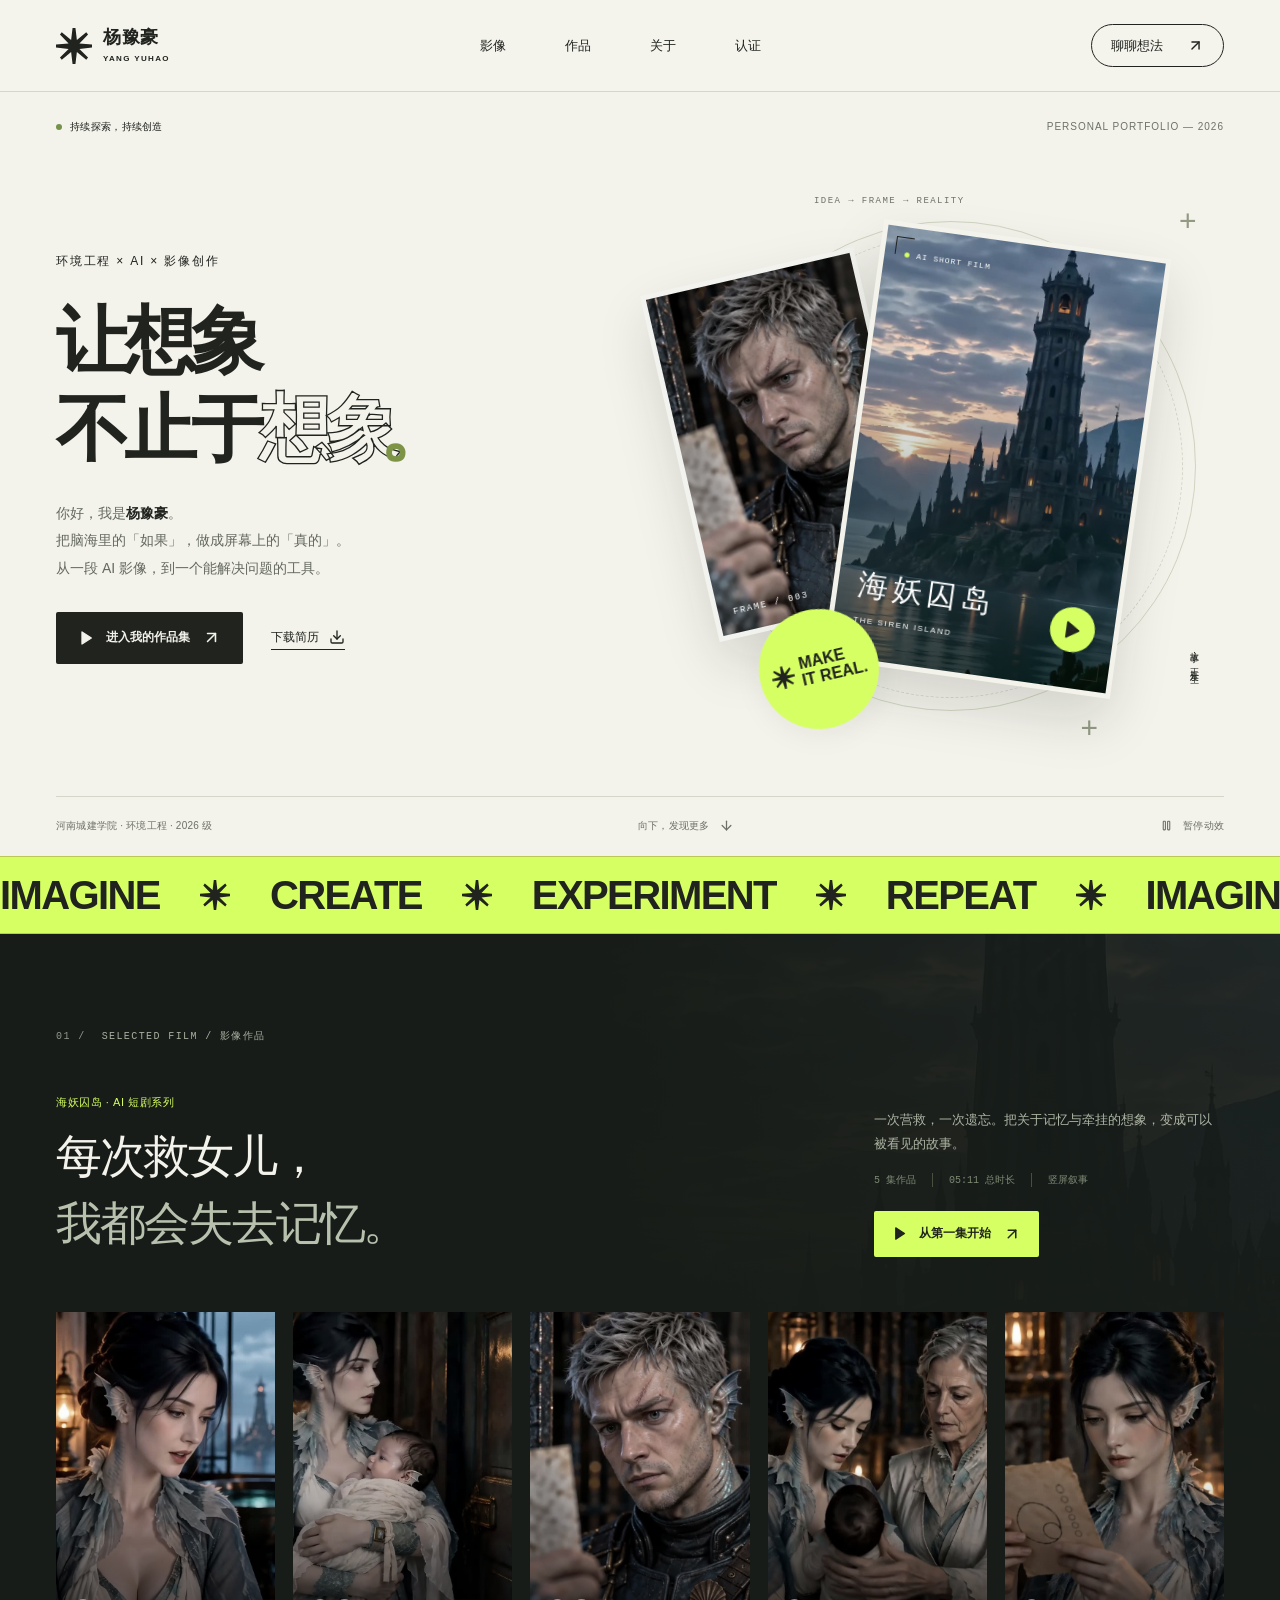
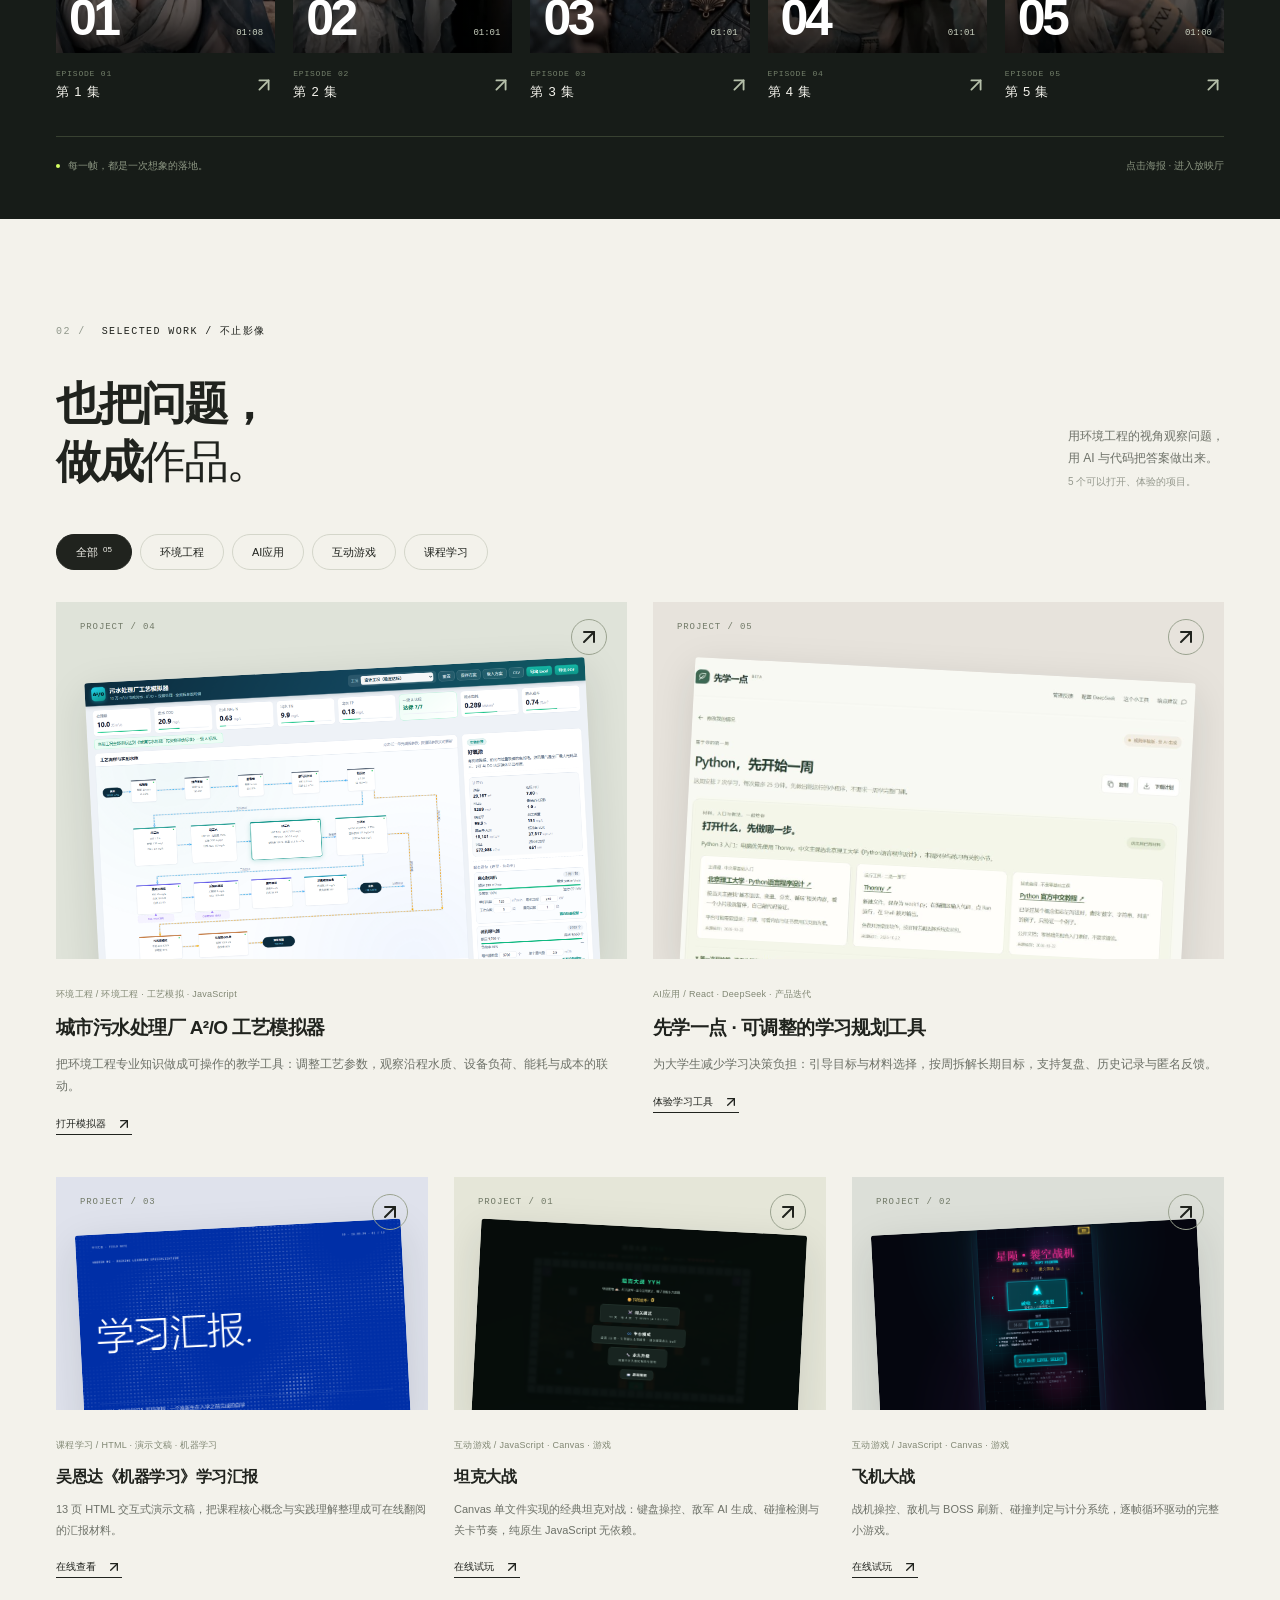
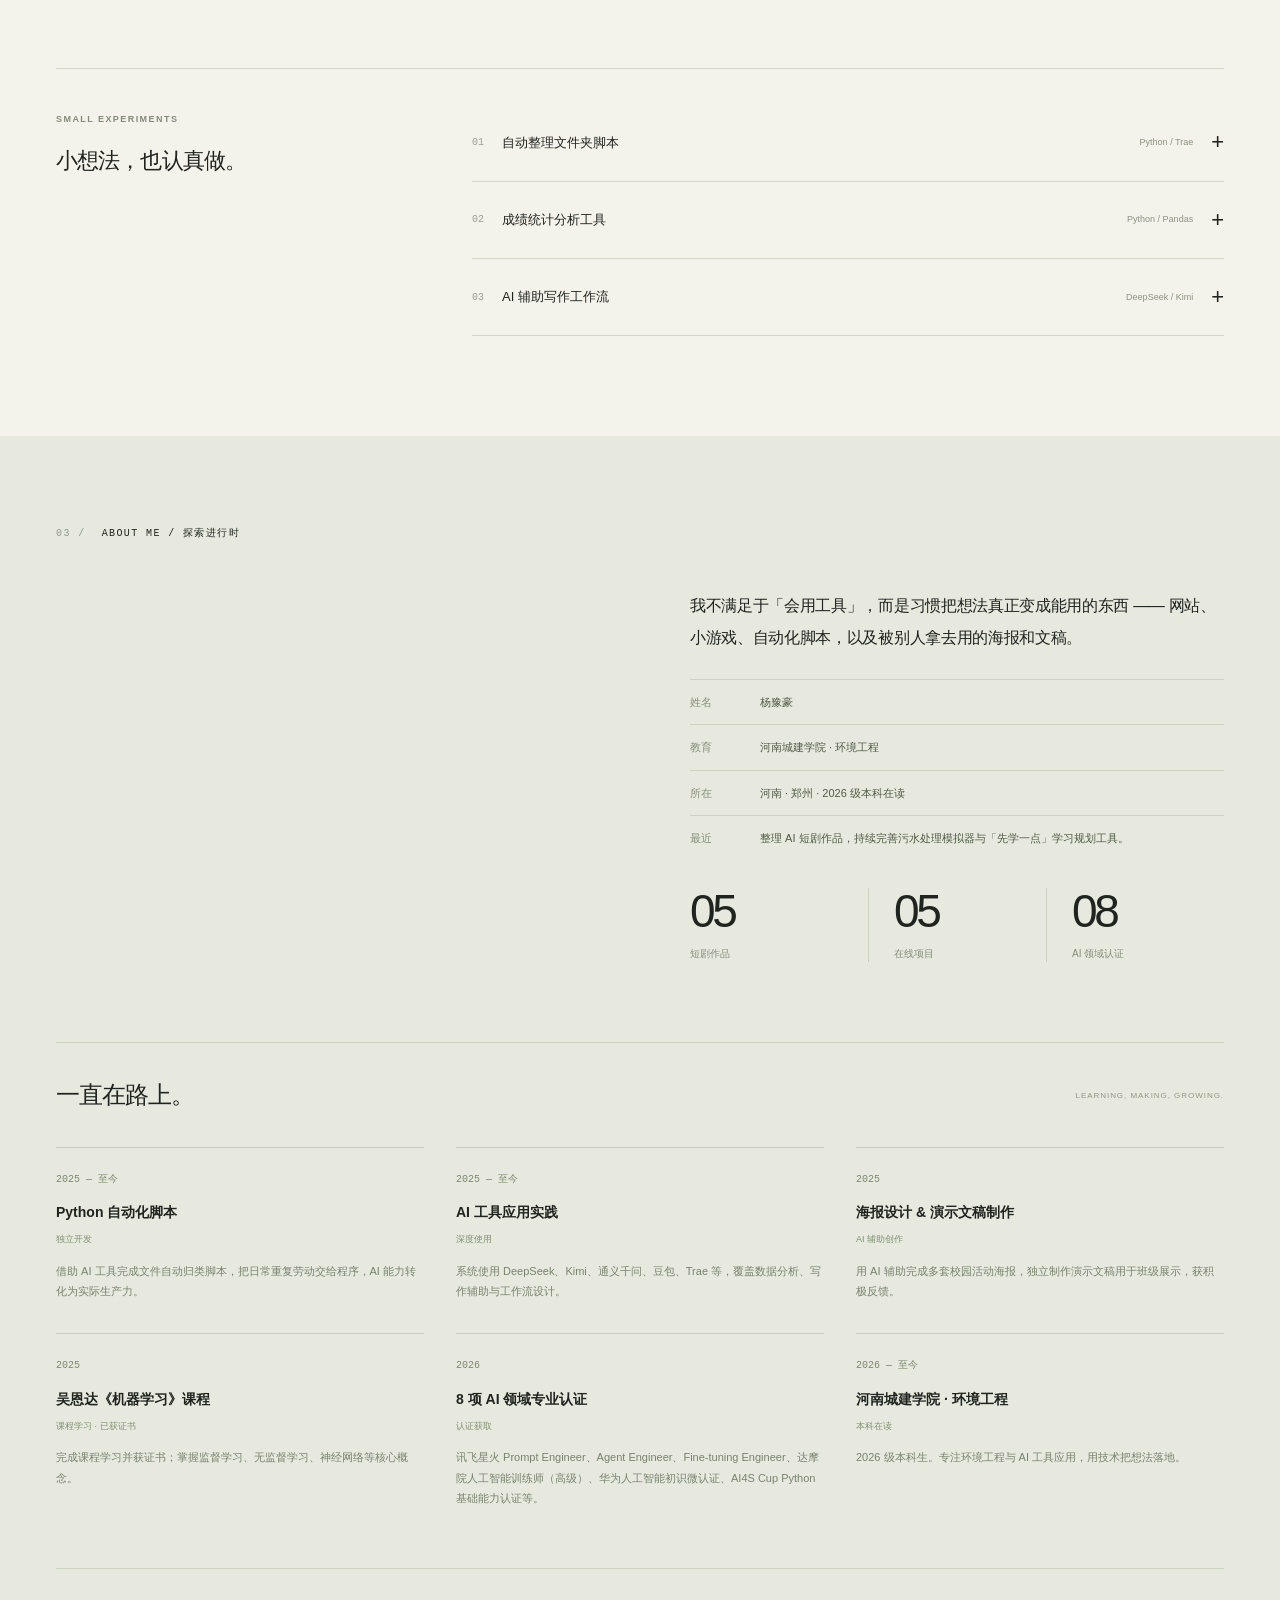
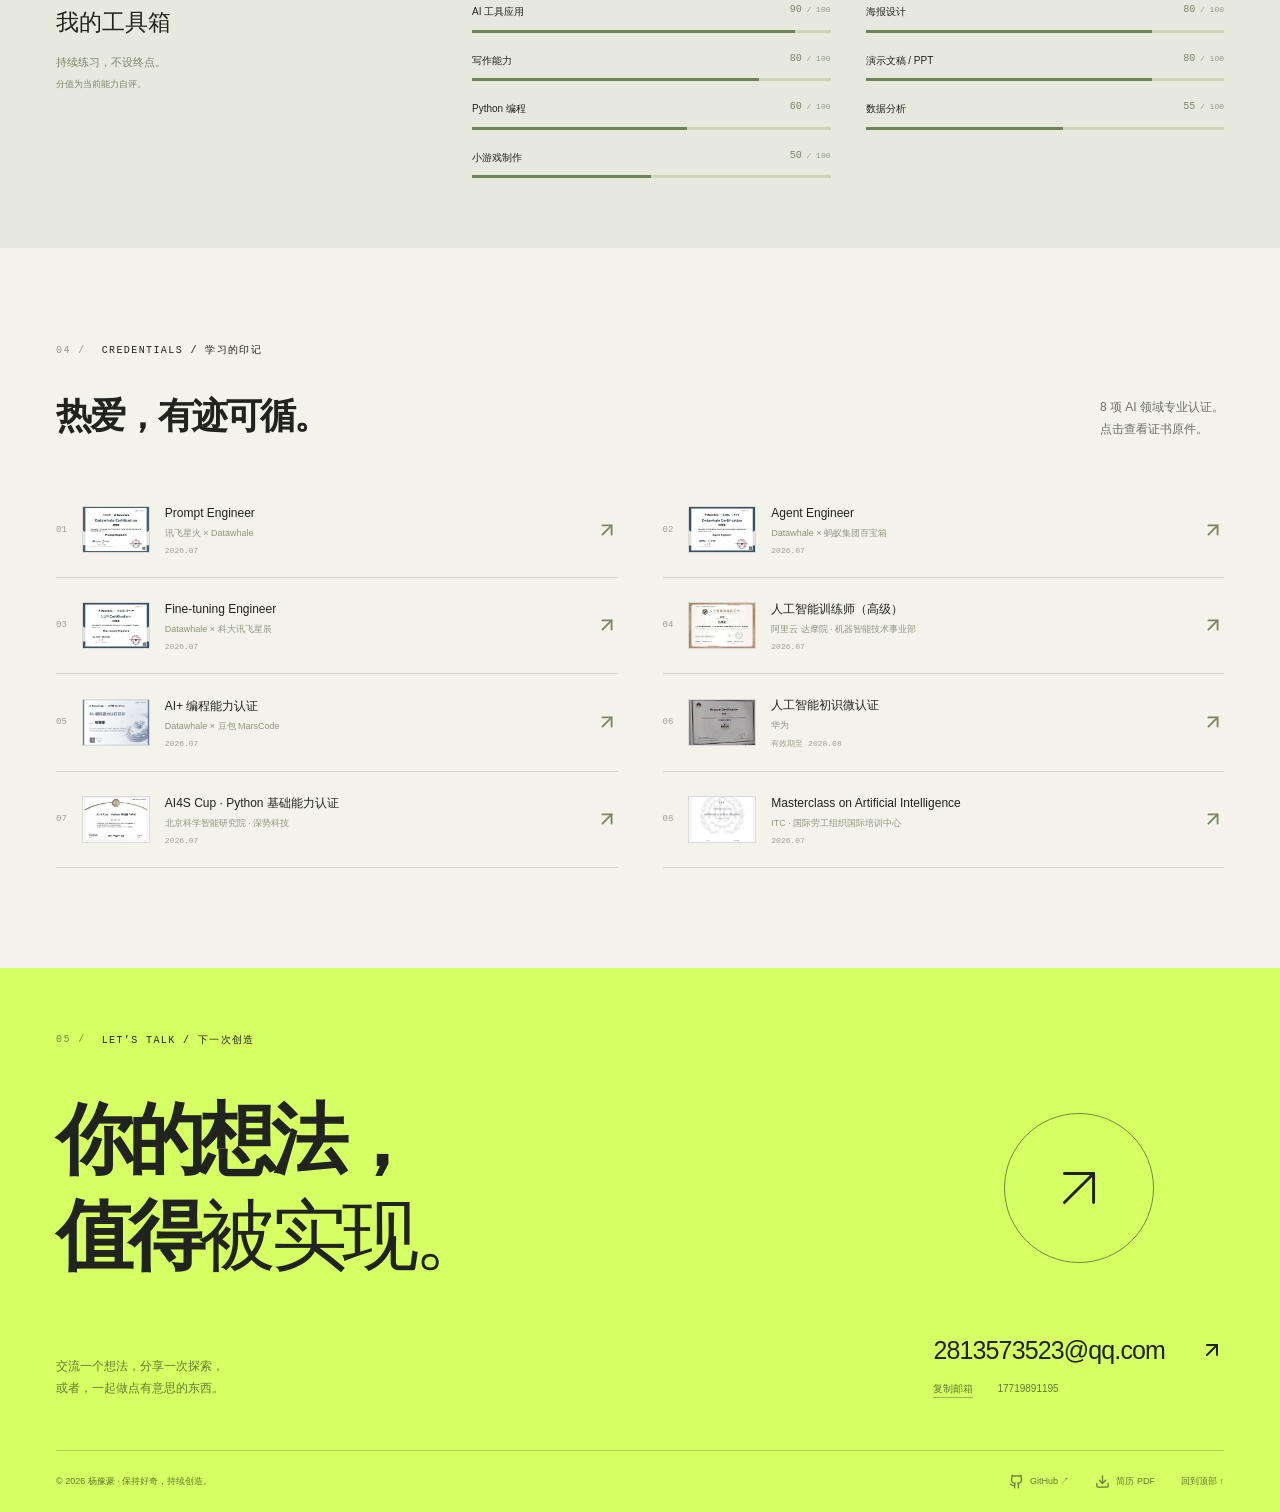
==== commit 6f76baef: "Fix resume download availability" ====
--- a/index.html
+++ b/index.html
@@ -1 +1 @@
-<!DOCTYPE html><html lang="zh-CN"><head><meta charSet="utf-8"/><meta name="viewport" content="width=device-width, initial-scale=1"/><link rel="preload" as="image" href="/films/poster-03.jpg"/><link rel="stylesheet" href="/_next/static/css/8b3aaddf091c56e5.css" crossorigin="" data-precedence="next"/><link rel="preload" as="script" fetchPriority="low" href="/_next/static/chunks/webpack-cea27ecdfa2f7b53.js" crossorigin=""/><script src="/_next/static/chunks/fd9d1056-b5144a6fe19364f3.js" async="" crossorigin=""></script><script src="/_next/static/chunks/69-838db0f7c19bafd0.js" async="" crossorigin=""></script><script src="/_next/static/chunks/main-app-9443ef548f4e2885.js" async="" crossorigin=""></script><script src="/_next/static/chunks/44-bddff9397b80816c.js" async=""></script><script src="/_next/static/chunks/app/page-cdaaa8ba223145f8.js" async=""></script><script src="/_next/static/chunks/app/layout-cb918a25b1cc39ac.js" async=""></script><title>杨豫豪 | 环境工程 × AI 技术探索者</title><meta name="description" content="我不满足于「会用工具」，而是习惯把想法真正变成能用的东西 —— 网站、小游戏、自动化脚本，以及被别人拿去用的海报和文稿。"/><link rel="canonical" href="https://yanghao158640.github.io"/><meta property="og:title" content="杨豫豪 | 环境工程 × AI 技术探索者"/><meta property="og:description" content="我不满足于「会用工具」，而是习惯把想法真正变成能用的东西 —— 网站、小游戏、自动化脚本，以及被别人拿去用的海报和文稿。"/><meta property="og:url" content="https://yanghao158640.github.io"/><meta property="og:site_name" content="杨豫豪 · 个人作品集"/><meta property="og:locale" content="zh_CN"/><meta property="og:image" content="https://yanghao158640.github.io/og.png"/><meta property="og:image:width" content="1200"/><meta property="og:image:height" content="630"/><meta property="og:image:alt" content="杨豫豪 · 环境工程 × AI 技术探索者"/><meta property="og:type" content="website"/><meta name="twitter:card" content="summary_large_image"/><meta name="twitter:title" content="杨豫豪 | 环境工程 × AI 技术探索者"/><meta name="twitter:description" content="我不满足于「会用工具」，而是习惯把想法真正变成能用的东西 —— 网站、小游戏、自动化脚本，以及被别人拿去用的海报和文稿。"/><meta name="twitter:image" content="https://yanghao158640.github.io/og.png"/><link rel="icon" href="/icon.svg?8289f91110934ace" type="image/svg+xml" sizes="any"/><script src="/_next/static/chunks/polyfills-c67a75d1b6f99dc8.js" crossorigin="" noModule=""></script></head><body><script>!function(){try{var d=document.documentElement,c=d.classList;c.remove('light','dark');var e=localStorage.getItem('theme');if('system'===e||(!e&&false)){var t='(prefers-color-scheme: dark)',m=window.matchMedia(t);if(m.media!==t||m.matches){d.style.colorScheme = 'dark';c.add('dark')}else{d.style.colorScheme = 'light';c.add('light')}}else if(e){c.add(e|| '')}else{c.add('dark')}if(e==='light'||e==='dark'||!e)d.style.colorScheme=e||'dark'}catch(e){}}()</script><div class="portfolio"><a class="skip-link" href="#main">跳到主要内容</a><header class="site-header"><a class="brand" href="#home" aria-label="杨豫豪，回到首页"><svg class="" viewBox="0 0 100 100" fill="currentColor" aria-hidden="true"><path d="M46 0h8l4 33L84 12l5 6-24 25 35 3v8l-35 4 24 24-5 6-26-21-4 33h-8l-4-33-26 21-5-6 24-24L0 54v-8l35-3L11 18l5-6 26 21z"></path></svg><span>杨豫豪<small>YANG YUHAO</small></span></a><nav aria-label="主导航" class="main-nav"><a href="#films">影像<span>↗</span></a><a href="#projects">作品<span>↗</span></a><a href="#about">关于<span>↗</span></a><a href="#certs">认证<span>↗</span></a></nav><a class="nav-contact" href="#contact">聊聊想法 <svg xmlns="http://www.w3.org/2000/svg" width="17" height="17" viewBox="0 0 24 24" fill="none" stroke="currentColor" stroke-width="2" stroke-linecap="round" stroke-linejoin="round" class="lucide lucide-arrow-up-right "><path d="M7 7h10v10"></path><path d="M7 17 17 7"></path></svg></a><button class="menu-toggle" aria-label="打开导航" aria-expanded="false"><svg xmlns="http://www.w3.org/2000/svg" width="24" height="24" viewBox="0 0 24 24" fill="none" stroke="currentColor" stroke-width="2" stroke-linecap="round" stroke-linejoin="round" class="lucide lucide-menu "><line x1="4" x2="20" y1="12" y2="12"></line><line x1="4" x2="20" y1="6" y2="6"></line><line x1="4" x2="20" y1="18" y2="18"></line></svg></button></header><main id="main"><section class="hero section-shell" id="home" aria-labelledby="hero-title"><div class="hero-topline"><span><i></i> 持续探索，持续创造</span><span>PERSONAL PORTFOLIO — 2026</span></div><div class="hero-layout"><div class="hero-copy"><p class="eyebrow">环境工程 × AI × 影像创作</p><h1 id="hero-title"><span>让想象</span><span class="hero-last">不止于<span class="outlined">想象</span><em>。</em></span></h1><p class="hero-description">你好，我是<strong>杨豫豪</strong>。<br/>把脑海里的「如果」，做成屏幕上的「真的」。<br/>从一段 AI 影像，到一个能解决问题的工具。</p><div class="hero-actions"><a class="button button-dark" href="#films"><svg xmlns="http://www.w3.org/2000/svg" width="16" height="16" viewBox="0 0 24 24" fill="currentColor" stroke="currentColor" stroke-width="2" stroke-linecap="round" stroke-linejoin="round" class="lucide lucide-play "><polygon points="6 3 20 12 6 21 6 3"></polygon></svg> 进入我的作品集 <svg xmlns="http://www.w3.org/2000/svg" width="19" height="19" viewBox="0 0 24 24" fill="none" stroke="currentColor" stroke-width="2" stroke-linecap="round" stroke-linejoin="round" class="lucide lucide-arrow-up-right "><path d="M7 7h10v10"></path><path d="M7 17 17 7"></path></svg></a><a class="text-link" href="/resume/yangyuhao-resume-2026-film.pdf" download="">下载简历 <svg xmlns="http://www.w3.org/2000/svg" width="16" height="16" viewBox="0 0 24 24" fill="none" stroke="currentColor" stroke-width="2" stroke-linecap="round" stroke-linejoin="round" class="lucide lucide-download "><path d="M21 15v4a2 2 0 0 1-2 2H5a2 2 0 0 1-2-2v-4"></path><polyline points="7 10 12 15 17 10"></polyline><line x1="12" x2="12" y1="15" y2="3"></line></svg></a></div></div><div class="hero-art"><div class="orbit orbit-one"></div><div class="orbit orbit-two"></div><div class="art-cross cross-top">+</div><div class="art-cross cross-bottom">+</div><div class="art-annotation">IDEA → FRAME → REALITY</div><button class="film-layer layer-back" aria-label="播放短剧第 3 集"><img src="/films/poster-03.jpg" alt="短剧中的铠甲男子"/><span>FRAME / 003</span></button><button class="film-layer layer-front" aria-label="播放短剧第 1 集"><video src="/films/hero-loop.mp4" poster="/films/island.jpg" muted="" loop="" playsInline="" preload="none" aria-hidden="true"></video><span class="viewfinder top-left"></span><span class="viewfinder bottom-right"></span><span class="live-label"><i></i> AI SHORT FILM</span><span class="art-title">海妖囚岛<small>THE SIREN ISLAND</small></span><span class="round-play"><svg xmlns="http://www.w3.org/2000/svg" width="20" height="20" viewBox="0 0 24 24" fill="currentColor" stroke="currentColor" stroke-width="2" stroke-linecap="round" stroke-linejoin="round" class="lucide lucide-play "><polygon points="6 3 20 12 6 21 6 3"></polygon></svg></span></button><div class="art-sticker"><svg class="" viewBox="0 0 100 100" fill="currentColor" aria-hidden="true"><path d="M46 0h8l4 33L84 12l5 6-24 25 35 3v8l-35 4 24 24-5 6-26-21-4 33h-8l-4-33-26 21-5-6 24-24L0 54v-8l35-3L11 18l5-6 26 21z"></path></svg><span>MAKE<br/>IT REAL.</span></div><span class="art-footnote">故事，正在发生。</span></div></div><div class="hero-bottom"><span>河南城建学院 · 环境工程 · 2026 级</span><a href="#films">向下，发现更多 <svg xmlns="http://www.w3.org/2000/svg" width="15" height="15" viewBox="0 0 24 24" fill="none" stroke="currentColor" stroke-width="2" stroke-linecap="round" stroke-linejoin="round" class="lucide lucide-arrow-down "><path d="M12 5v14"></path><path d="m19 12-7 7-7-7"></path></svg></a><button class="motion-toggle" aria-pressed="false"><svg xmlns="http://www.w3.org/2000/svg" width="13" height="13" viewBox="0 0 24 24" fill="none" stroke="currentColor" stroke-width="2" stroke-linecap="round" stroke-linejoin="round" class="lucide lucide-pause "><rect x="14" y="4" width="4" height="16" rx="1"></rect><rect x="6" y="4" width="4" height="16" rx="1"></rect></svg>暂停动效</button></div></section><div class="ticker" aria-hidden="true"><div class="ticker-track"><span>IMAGINE <svg class="" viewBox="0 0 100 100" fill="currentColor" aria-hidden="true"><path d="M46 0h8l4 33L84 12l5 6-24 25 35 3v8l-35 4 24 24-5 6-26-21-4 33h-8l-4-33-26 21-5-6 24-24L0 54v-8l35-3L11 18l5-6 26 21z"></path></svg> CREATE <svg class="" viewBox="0 0 100 100" fill="currentColor" aria-hidden="true"><path d="M46 0h8l4 33L84 12l5 6-24 25 35 3v8l-35 4 24 24-5 6-26-21-4 33h-8l-4-33-26 21-5-6 24-24L0 54v-8l35-3L11 18l5-6 26 21z"></path></svg> EXPERIMENT <svg class="" viewBox="0 0 100 100" fill="currentColor" aria-hidden="true"><path d="M46 0h8l4 33L84 12l5 6-24 25 35 3v8l-35 4 24 24-5 6-26-21-4 33h-8l-4-33-26 21-5-6 24-24L0 54v-8l35-3L11 18l5-6 26 21z"></path></svg> REPEAT <svg class="" viewBox="0 0 100 100" fill="currentColor" aria-hidden="true"><path d="M46 0h8l4 33L84 12l5 6-24 25 35 3v8l-35 4 24 24-5 6-26-21-4 33h-8l-4-33-26 21-5-6 24-24L0 54v-8l35-3L11 18l5-6 26 21z"></path></svg> </span><span>IMAGINE <svg class="" viewBox="0 0 100 100" fill="currentColor" aria-hidden="true"><path d="M46 0h8l4 33L84 12l5 6-24 25 35 3v8l-35 4 24 24-5 6-26-21-4 33h-8l-4-33-26 21-5-6 24-24L0 54v-8l35-3L11 18l5-6 26 21z"></path></svg> CREATE <svg class="" viewBox="0 0 100 100" fill="currentColor" aria-hidden="true"><path d="M46 0h8l4 33L84 12l5 6-24 25 35 3v8l-35 4 24 24-5 6-26-21-4 33h-8l-4-33-26 21-5-6 24-24L0 54v-8l35-3L11 18l5-6 26 21z"></path></svg> EXPERIMENT <svg class="" viewBox="0 0 100 100" fill="currentColor" aria-hidden="true"><path d="M46 0h8l4 33L84 12l5 6-24 25 35 3v8l-35 4 24 24-5 6-26-21-4 33h-8l-4-33-26 21-5-6 24-24L0 54v-8l35-3L11 18l5-6 26 21z"></path></svg> REPEAT <svg class="" viewBox="0 0 100 100" fill="currentColor" aria-hidden="true"><path d="M46 0h8l4 33L84 12l5 6-24 25 35 3v8l-35 4 24 24-5 6-26-21-4 33h-8l-4-33-26 21-5-6 24-24L0 54v-8l35-3L11 18l5-6 26 21z"></path></svg> </span></div></div><section class="cinema" id="films" aria-labelledby="films-title"><div class="cinema-ambient"></div><div class="section-shell cinema-content"><div class="section-label"><span>01<!-- --> /</span>SELECTED FILM / 影像作品</div><div class="cinema-heading" style="opacity:0;transform:translateY(28px) translateZ(0)"><div><p class="lime-text">海妖囚岛 · AI 短剧系列</p><h2 id="films-title">每次救女儿，<br/><span>我都会失去记忆。</span></h2></div><div class="cinema-intro"><p>一次营救，一次遗忘。把关于记忆与牵挂的想象，变成可以被看见的故事。</p><div class="film-meta"><span>5 集作品</span><span>05:11 总时长</span><span>竖屏叙事</span></div><button class="button button-lime"><svg xmlns="http://www.w3.org/2000/svg" width="15" height="15" viewBox="0 0 24 24" fill="currentColor" stroke="currentColor" stroke-width="2" stroke-linecap="round" stroke-linejoin="round" class="lucide lucide-play "><polygon points="6 3 20 12 6 21 6 3"></polygon></svg> 从第一集开始 <svg xmlns="http://www.w3.org/2000/svg" width="18" height="18" viewBox="0 0 24 24" fill="none" stroke="currentColor" stroke-width="2" stroke-linecap="round" stroke-linejoin="round" class="lucide lucide-arrow-up-right "><path d="M7 7h10v10"></path><path d="M7 17 17 7"></path></svg></button></div></div><div class="episode-rail"><button class="episode" aria-label="播放第 1 集，01:08" style="opacity:0;transform:translateY(28px) translateZ(0)"><div class="episode-image"><img src="/films/poster-01.jpg" alt="《每次救女儿，我都会失去记忆》第 1 集剧照" loading="lazy" width="600" height="1080"/><span class="episode-number">01</span><span class="episode-play"><svg xmlns="http://www.w3.org/2000/svg" width="20" height="20" viewBox="0 0 24 24" fill="currentColor" stroke="currentColor" stroke-width="2" stroke-linecap="round" stroke-linejoin="round" class="lucide lucide-play "><polygon points="6 3 20 12 6 21 6 3"></polygon></svg></span><span class="episode-runtime">01:08</span></div><div class="episode-caption"><span>EPISODE <!-- -->01<b>第 <!-- -->1<!-- --> 集</b></span><svg xmlns="http://www.w3.org/2000/svg" width="22" height="22" viewBox="0 0 24 24" fill="none" stroke="currentColor" stroke-width="2" stroke-linecap="round" stroke-linejoin="round" class="lucide lucide-arrow-up-right "><path d="M7 7h10v10"></path><path d="M7 17 17 7"></path></svg></div></button><button class="episode" aria-label="播放第 2 集，01:01" style="opacity:0;transform:translateY(28px) translateZ(0)"><div class="episode-image"><img src="/films/poster-02.jpg" alt="《每次救女儿，我都会失去记忆》第 2 集剧照" loading="lazy" width="600" height="1080"/><span class="episode-number">02</span><span class="episode-play"><svg xmlns="http://www.w3.org/2000/svg" width="20" height="20" viewBox="0 0 24 24" fill="currentColor" stroke="currentColor" stroke-width="2" stroke-linecap="round" stroke-linejoin="round" class="lucide lucide-play "><polygon points="6 3 20 12 6 21 6 3"></polygon></svg></span><span class="episode-runtime">01:01</span></div><div class="episode-caption"><span>EPISODE <!-- -->02<b>第 <!-- -->2<!-- --> 集</b></span><svg xmlns="http://www.w3.org/2000/svg" width="22" height="22" viewBox="0 0 24 24" fill="none" stroke="currentColor" stroke-width="2" stroke-linecap="round" stroke-linejoin="round" class="lucide lucide-arrow-up-right "><path d="M7 7h10v10"></path><path d="M7 17 17 7"></path></svg></div></button><button class="episode" aria-label="播放第 3 集，01:01" style="opacity:0;transform:translateY(28px) translateZ(0)"><div class="episode-image"><img src="/films/poster-03.jpg" alt="《每次救女儿，我都会失去记忆》第 3 集剧照" loading="lazy" width="600" height="1080"/><span class="episode-number">03</span><span class="episode-play"><svg xmlns="http://www.w3.org/2000/svg" width="20" height="20" viewBox="0 0 24 24" fill="currentColor" stroke="currentColor" stroke-width="2" stroke-linecap="round" stroke-linejoin="round" class="lucide lucide-play "><polygon points="6 3 20 12 6 21 6 3"></polygon></svg></span><span class="episode-runtime">01:01</span></div><div class="episode-caption"><span>EPISODE <!-- -->03<b>第 <!-- -->3<!-- --> 集</b></span><svg xmlns="http://www.w3.org/2000/svg" width="22" height="22" viewBox="0 0 24 24" fill="none" stroke="currentColor" stroke-width="2" stroke-linecap="round" stroke-linejoin="round" class="lucide lucide-arrow-up-right "><path d="M7 7h10v10"></path><path d="M7 17 17 7"></path></svg></div></button><button class="episode" aria-label="播放第 4 集，01:01" style="opacity:0;transform:translateY(28px) translateZ(0)"><div class="episode-image"><img src="/films/poster-04.jpg" alt="《每次救女儿，我都会失去记忆》第 4 集剧照" loading="lazy" width="600" height="1080"/><span class="episode-number">04</span><span class="episode-play"><svg xmlns="http://www.w3.org/2000/svg" width="20" height="20" viewBox="0 0 24 24" fill="currentColor" stroke="currentColor" stroke-width="2" stroke-linecap="round" stroke-linejoin="round" class="lucide lucide-play "><polygon points="6 3 20 12 6 21 6 3"></polygon></svg></span><span class="episode-runtime">01:01</span></div><div class="episode-caption"><span>EPISODE <!-- -->04<b>第 <!-- -->4<!-- --> 集</b></span><svg xmlns="http://www.w3.org/2000/svg" width="22" height="22" viewBox="0 0 24 24" fill="none" stroke="currentColor" stroke-width="2" stroke-linecap="round" stroke-linejoin="round" class="lucide lucide-arrow-up-right "><path d="M7 7h10v10"></path><path d="M7 17 17 7"></path></svg></div></button><button class="episode" aria-label="播放第 5 集，01:00" style="opacity:0;transform:translateY(28px) translateZ(0)"><div class="episode-image"><img src="/films/poster-05.jpg" alt="《每次救女儿，我都会失去记忆》第 5 集剧照" loading="lazy" width="600" height="1080"/><span class="episode-number">05</span><span class="episode-play"><svg xmlns="http://www.w3.org/2000/svg" width="20" height="20" viewBox="0 0 24 24" fill="currentColor" stroke="currentColor" stroke-width="2" stroke-linecap="round" stroke-linejoin="round" class="lucide lucide-play "><polygon points="6 3 20 12 6 21 6 3"></polygon></svg></span><span class="episode-runtime">01:00</span></div><div class="episode-caption"><span>EPISODE <!-- -->05<b>第 <!-- -->5<!-- --> 集</b></span><svg xmlns="http://www.w3.org/2000/svg" width="22" height="22" viewBox="0 0 24 24" fill="none" stroke="currentColor" stroke-width="2" stroke-linecap="round" stroke-linejoin="round" class="lucide lucide-arrow-up-right "><path d="M7 7h10v10"></path><path d="M7 17 17 7"></path></svg></div></button></div><div class="cinema-foot"><span><i></i> 每一帧，都是一次想象的落地。</span><span>点击海报 · 进入放映厅</span></div></div></section><section class="projects-section section-shell" id="projects" aria-labelledby="projects-title"><div class="section-label"><span>02<!-- --> /</span>SELECTED WORK / 不止影像</div><div class="section-heading" style="opacity:0;transform:translateY(28px) translateZ(0)"><h2 id="projects-title">也把问题，<br/>做成<span class="serif-word">作品。</span></h2><p>用环境工程的视角观察问题，<br/>用 AI 与代码把答案做出来。<br/><span class="muted">5<!-- --> 个可以打开、体验的项目。</span></p></div><div class="project-filters" role="group" aria-label="按作品类型筛选"><button aria-pressed="true">全部<sup>05</sup></button><button aria-pressed="false">环境工程</button><button aria-pressed="false">AI应用</button><button aria-pressed="false">互动游戏</button><button aria-pressed="false">课程学习</button></div><p class="sr-only" aria-live="polite">显示 <!-- -->5<!-- --> 个<!-- -->作品</p><div class="project-grid"><article class="project-item " style="opacity:0;transform:translateY(28px) translateZ(0)"><button class="project-visual project-visual-4" aria-label="了解城市污水处理厂 A²/O 工艺模拟器"><span class="project-index">PROJECT / <!-- -->04</span><img src="/works/shots/wwtp-simulator.png" alt="城市污水处理厂 A²/O 工艺模拟器实际界面" width="1280" height="720" loading="lazy"/><span class="project-open"><svg xmlns="http://www.w3.org/2000/svg" width="24" height="24" viewBox="0 0 24 24" fill="none" stroke="currentColor" stroke-width="2" stroke-linecap="round" stroke-linejoin="round" class="lucide lucide-arrow-up-right "><path d="M7 7h10v10"></path><path d="M7 17 17 7"></path></svg></span></button><div class="project-info"><span class="project-category">环境工程<!-- --> / <!-- -->环境工程 · 工艺模拟 · JavaScript</span><h3><button>城市污水处理厂 A²/O 工艺模拟器</button></h3><p>把环境工程专业知识做成可操作的教学工具：调整工艺参数，观察沿程水质、设备负荷、能耗与成本的联动。</p><a class="text-link" href="https://hsbx9017-dot.github.io/wwtp-simulator/" target="_blank" rel="noopener noreferrer">打开模拟器<!-- --> <svg xmlns="http://www.w3.org/2000/svg" width="16" height="16" viewBox="0 0 24 24" fill="none" stroke="currentColor" stroke-width="2" stroke-linecap="round" stroke-linejoin="round" class="lucide lucide-arrow-up-right "><path d="M7 7h10v10"></path><path d="M7 17 17 7"></path></svg></a></div></article><article class="project-item " style="opacity:0;transform:translateY(28px) translateZ(0)"><button class="project-visual project-visual-5" aria-label="了解先学一点 · 可调整的学习规划工具"><span class="project-index">PROJECT / <!-- -->05</span><img src="/works/shots/xianxue-yidian.png" alt="先学一点 · 可调整的学习规划工具实际界面" width="1280" height="720" loading="lazy"/><span class="project-open"><svg xmlns="http://www.w3.org/2000/svg" width="24" height="24" viewBox="0 0 24 24" fill="none" stroke="currentColor" stroke-width="2" stroke-linecap="round" stroke-linejoin="round" class="lucide lucide-arrow-up-right "><path d="M7 7h10v10"></path><path d="M7 17 17 7"></path></svg></span></button><div class="project-info"><span class="project-category">AI应用<!-- --> / <!-- -->React · DeepSeek · 产品迭代</span><h3><button>先学一点 · 可调整的学习规划工具</button></h3><p>为大学生减少学习决策负担：引导目标与材料选择，按周拆解长期目标，支持复盘、历史记录与匿名反馈。</p><a class="text-link" href="https://hsbx9017-dot.github.io/xianxue-yidian/" target="_blank" rel="noopener noreferrer">体验学习工具<!-- --> <svg xmlns="http://www.w3.org/2000/svg" width="16" height="16" viewBox="0 0 24 24" fill="none" stroke="currentColor" stroke-width="2" stroke-linecap="round" stroke-linejoin="round" class="lucide lucide-arrow-up-right "><path d="M7 7h10v10"></path><path d="M7 17 17 7"></path></svg></a></div></article><article class="project-item project-small" style="opacity:0;transform:translateY(28px) translateZ(0)"><button class="project-visual project-visual-3" aria-label="了解吴恩达《机器学习》学习汇报"><span class="project-index">PROJECT / <!-- -->03</span><img src="/works/shots/ml-report.png" alt="吴恩达《机器学习》学习汇报实际界面" width="1280" height="720" loading="lazy"/><span class="project-open"><svg xmlns="http://www.w3.org/2000/svg" width="24" height="24" viewBox="0 0 24 24" fill="none" stroke="currentColor" stroke-width="2" stroke-linecap="round" stroke-linejoin="round" class="lucide lucide-arrow-up-right "><path d="M7 7h10v10"></path><path d="M7 17 17 7"></path></svg></span></button><div class="project-info"><span class="project-category">课程学习<!-- --> / <!-- -->HTML · 演示文稿 · 机器学习</span><h3><button>吴恩达《机器学习》学习汇报</button></h3><p>13 页 HTML 交互式演示文稿，把课程核心概念与实践理解整理成可在线翻阅的汇报材料。</p><a class="text-link" href="https://yanghao158640.github.io/competition-bootcamp/ml-report/" target="_blank" rel="noopener noreferrer">在线查看<!-- --> <svg xmlns="http://www.w3.org/2000/svg" width="16" height="16" viewBox="0 0 24 24" fill="none" stroke="currentColor" stroke-width="2" stroke-linecap="round" stroke-linejoin="round" class="lucide lucide-arrow-up-right "><path d="M7 7h10v10"></path><path d="M7 17 17 7"></path></svg></a></div></article><article class="project-item project-small" style="opacity:0;transform:translateY(28px) translateZ(0)"><button class="project-visual project-visual-1" aria-label="了解坦克大战"><span class="project-index">PROJECT / <!-- -->01</span><img src="/works/shots/tank-game.png" alt="坦克大战实际界面" width="1280" height="720" loading="lazy"/><span class="project-open"><svg xmlns="http://www.w3.org/2000/svg" width="24" height="24" viewBox="0 0 24 24" fill="none" stroke="currentColor" stroke-width="2" stroke-linecap="round" stroke-linejoin="round" class="lucide lucide-arrow-up-right "><path d="M7 7h10v10"></path><path d="M7 17 17 7"></path></svg></span></button><div class="project-info"><span class="project-category">互动游戏<!-- --> / <!-- -->JavaScript · Canvas · 游戏</span><h3><button>坦克大战</button></h3><p>Canvas 单文件实现的经典坦克对战：键盘操控、敌军 AI 生成、碰撞检测与关卡节奏，纯原生 JavaScript 无依赖。</p><a class="text-link" href="https://yanghao158640.github.io/competition-bootcamp/tank-game.html" target="_blank" rel="noopener noreferrer">在线试玩<!-- --> <svg xmlns="http://www.w3.org/2000/svg" width="16" height="16" viewBox="0 0 24 24" fill="none" stroke="currentColor" stroke-width="2" stroke-linecap="round" stroke-linejoin="round" class="lucide lucide-arrow-up-right "><path d="M7 7h10v10"></path><path d="M7 17 17 7"></path></svg></a></div></article><article class="project-item project-small" style="opacity:0;transform:translateY(28px) translateZ(0)"><button class="project-visual project-visual-2" aria-label="了解飞机大战"><span class="project-index">PROJECT / <!-- -->02</span><img src="/works/shots/plane-battle.png" alt="飞机大战实际界面" width="1280" height="720" loading="lazy"/><span class="project-open"><svg xmlns="http://www.w3.org/2000/svg" width="24" height="24" viewBox="0 0 24 24" fill="none" stroke="currentColor" stroke-width="2" stroke-linecap="round" stroke-linejoin="round" class="lucide lucide-arrow-up-right "><path d="M7 7h10v10"></path><path d="M7 17 17 7"></path></svg></span></button><div class="project-info"><span class="project-category">互动游戏<!-- --> / <!-- -->JavaScript · Canvas · 游戏</span><h3><button>飞机大战</button></h3><p>战机操控、敌机与 BOSS 刷新、碰撞判定与计分系统，逐帧循环驱动的完整小游戏。</p><a class="text-link" href="https://yanghao158640.github.io/plane-game/" target="_blank" rel="noopener noreferrer">在线试玩<!-- --> <svg xmlns="http://www.w3.org/2000/svg" width="16" height="16" viewBox="0 0 24 24" fill="none" stroke="currentColor" stroke-width="2" stroke-linecap="round" stroke-linejoin="round" class="lucide lucide-arrow-up-right "><path d="M7 7h10v10"></path><path d="M7 17 17 7"></path></svg></a></div></article></div><div class="practice-block" id="approach"><div><span class="eyebrow">SMALL EXPERIMENTS</span><h3>小想法，也认真做。</h3></div><div><details class="practice-row"><summary><span>0<!-- -->1</span><strong>自动整理文件夹脚本</strong><span class="practice-tags">Python / Trae</span><span class="plus">+</span></summary><p>按文件类型自动归类，减少日常文件管理的重复操作，把重复劳动交给程序。</p></details><details class="practice-row"><summary><span>0<!-- -->2</span><strong>成绩统计分析工具</strong><span class="practice-tags">Python / Pandas</span><span class="plus">+</span></summary><p>支持多科目成绩录入、均分计算与排名生成，让数据整理从手工表格变成一条命令。</p></details><details class="practice-row"><summary><span>0<!-- -->3</span><strong>AI 辅助写作工作流</strong><span class="practice-tags">DeepSeek / Kimi</span><span class="plus">+</span></summary><p>设计一套 AI 辅助写作流程，部分成果被校内文学社刊采用。</p></details></div></div></section><section class="about-section" id="about" aria-labelledby="about-title"><div class="section-shell"><div class="section-label"><span>03<!-- --> /</span>ABOUT ME / 探索进行时</div><div class="about-layout"><div class="about-manifesto" style="opacity:0;transform:translateY(28px) translateZ(0)"><span class="eyebrow">ENGINEERING MIND. CREATIVE SOUL.</span><h2 id="about-title">专业是起点，<br/>好奇心<span>没有边界。</span></h2><svg class="about-spark" viewBox="0 0 100 100" fill="currentColor" aria-hidden="true"><path d="M46 0h8l4 33L84 12l5 6-24 25 35 3v8l-35 4 24 24-5 6-26-21-4 33h-8l-4-33-26 21-5-6 24-24L0 54v-8l35-3L11 18l5-6 26 21z"></path></svg><p>我在环境工程与 AI 之间探索，<br/>也在代码与影像之间寻找新的表达。</p><a class="text-link" href="/resume.html">阅读完整简历 <svg xmlns="http://www.w3.org/2000/svg" width="17" height="17" viewBox="0 0 24 24" fill="none" stroke="currentColor" stroke-width="2" stroke-linecap="round" stroke-linejoin="round" class="lucide lucide-arrow-up-right "><path d="M7 7h10v10"></path><path d="M7 17 17 7"></path></svg></a></div><div class="about-details"><p class="about-intro">我不满足于「会用工具」，而是习惯把想法真正变成能用的东西 —— 网站、小游戏、自动化脚本，以及被别人拿去用的海报和文稿。</p><dl class="bio-list"><div><dt>姓名</dt><dd>杨豫豪</dd></div><div><dt>教育</dt><dd>河南城建学院<!-- --> · <!-- -->环境工程</dd></div><div><dt>所在</dt><dd>河南 · 郑州<!-- --> · 2026 级本科在读</dd></div><div><dt>最近</dt><dd>整理 AI 短剧作品，持续完善污水处理模拟器与「先学一点」学习规划工具。</dd></div></dl><div class="about-stats"><div><strong>05</strong><span>短剧作品</span></div><div><strong>05</strong><span>在线项目</span></div><div><strong>08</strong><span>AI 领域认证</span></div></div></div></div><div class="journey" id="experience"><div class="journey-title"><h3>一直在路上。</h3><span>LEARNING, MAKING, GROWING.</span></div><div class="journey-grid"><div class="journey-item"><span>2025 — 至今</span><h4>Python 自动化脚本</h4><small>独立开发</small><p>借助 AI 工具完成文件自动归类脚本，把日常重复劳动交给程序，AI 能力转化为实际生产力。</p></div><div class="journey-item"><span>2025 — 至今</span><h4>AI 工具应用实践</h4><small>深度使用</small><p>系统使用 DeepSeek、Kimi、通义千问、豆包、Trae 等，覆盖数据分析、写作辅助与工作流设计。</p></div><div class="journey-item"><span>2025</span><h4>海报设计 &amp; 演示文稿制作</h4><small>AI 辅助创作</small><p>用 AI 辅助完成多套校园活动海报，独立制作演示文稿用于班级展示，获积极反馈。</p></div><div class="journey-item"><span>2025</span><h4>吴恩达《机器学习》课程</h4><small>课程学习 · 已获证书</small><p>完成课程学习并获证书；掌握监督学习、无监督学习、神经网络等核心概念。</p></div><div class="journey-item"><span>2026</span><h4>8 项 AI 领域专业认证</h4><small>认证获取</small><p>讯飞星火 Prompt Engineer、Agent Engineer、Fine-tuning Engineer、达摩院人工智能训练师（高级）、华为人工智能初识微认证、AI4S Cup Python 基础能力认证等。</p></div><div class="journey-item"><span>2026 — 至今</span><h4>河南城建学院 · 环境工程</h4><small>本科在读</small><p>2026 级本科生。专注环境工程与 AI 工具应用，用技术把想法落地。</p></div></div></div><div class="skills-panel" id="skills"><div><h3>我的工具箱</h3><p>持续练习，不设终点。<br/><small>分值为当前能力自评。</small></p></div><div class="skill-list"><div class="skill"><div><span>AI 工具应用</span><span>90<small> / 100</small></span></div><div class="skill-track"><span style="width:90%"></span></div></div><div class="skill"><div><span>海报设计</span><span>80<small> / 100</small></span></div><div class="skill-track"><span style="width:80%"></span></div></div><div class="skill"><div><span>写作能力</span><span>80<small> / 100</small></span></div><div class="skill-track"><span style="width:80%"></span></div></div><div class="skill"><div><span>演示文稿 / PPT</span><span>80<small> / 100</small></span></div><div class="skill-track"><span style="width:80%"></span></div></div><div class="skill"><div><span>Python 编程</span><span>60<small> / 100</small></span></div><div class="skill-track"><span style="width:60%"></span></div></div><div class="skill"><div><span>数据分析</span><span>55<small> / 100</small></span></div><div class="skill-track"><span style="width:55%"></span></div></div><div class="skill"><div><span>小游戏制作</span><span>50<small> / 100</small></span></div><div class="skill-track"><span style="width:50%"></span></div></div></div></div></div></section><section class="cert-section section-shell" id="certs" aria-labelledby="cert-title"><div class="section-label"><span>04<!-- --> /</span>CREDENTIALS / 学习的印记</div><div class="section-heading"><h2 id="cert-title">热爱，有迹可循。</h2><p>8 项 AI 领域专业认证。<br/>点击查看证书原件。</p></div><div class="cert-grid"><button class="cert-item"><span class="cert-order">01</span><img src="/certs/prompt-engineer.jpg" alt="Prompt Engineer证书缩略图" loading="lazy"/><span class="cert-text"><b>Prompt Engineer</b><small>讯飞星火 × Datawhale</small><em>2026.07</em></span><svg xmlns="http://www.w3.org/2000/svg" width="22" height="22" viewBox="0 0 24 24" fill="none" stroke="currentColor" stroke-width="2" stroke-linecap="round" stroke-linejoin="round" class="lucide lucide-arrow-up-right cert-arrow"><path d="M7 7h10v10"></path><path d="M7 17 17 7"></path></svg></button><button class="cert-item"><span class="cert-order">02</span><img src="/certs/agent-engineer.jpg" alt="Agent Engineer证书缩略图" loading="lazy"/><span class="cert-text"><b>Agent Engineer</b><small>Datawhale × 蚂蚁集团百宝箱</small><em>2026.07</em></span><svg xmlns="http://www.w3.org/2000/svg" width="22" height="22" viewBox="0 0 24 24" fill="none" stroke="currentColor" stroke-width="2" stroke-linecap="round" stroke-linejoin="round" class="lucide lucide-arrow-up-right cert-arrow"><path d="M7 7h10v10"></path><path d="M7 17 17 7"></path></svg></button><button class="cert-item"><span class="cert-order">03</span><img src="/certs/llm-fine-tuning.jpg" alt="Fine-tuning Engineer证书缩略图" loading="lazy"/><span class="cert-text"><b>Fine-tuning Engineer</b><small>Datawhale × 科大讯飞星辰</small><em>2026.07</em></span><svg xmlns="http://www.w3.org/2000/svg" width="22" height="22" viewBox="0 0 24 24" fill="none" stroke="currentColor" stroke-width="2" stroke-linecap="round" stroke-linejoin="round" class="lucide lucide-arrow-up-right cert-arrow"><path d="M7 7h10v10"></path><path d="M7 17 17 7"></path></svg></button><button class="cert-item"><span class="cert-order">04</span><img src="/certs/damo-ai-trainer.jpg" alt="人工智能训练师（高级）证书缩略图" loading="lazy"/><span class="cert-text"><b>人工智能训练师（高级）</b><small>阿里云 达摩院 · 机器智能技术事业部</small><em>2026.07</em></span><svg xmlns="http://www.w3.org/2000/svg" width="22" height="22" viewBox="0 0 24 24" fill="none" stroke="currentColor" stroke-width="2" stroke-linecap="round" stroke-linejoin="round" class="lucide lucide-arrow-up-right cert-arrow"><path d="M7 7h10v10"></path><path d="M7 17 17 7"></path></svg></button><button class="cert-item"><span class="cert-order">05</span><img src="/certs/ai-coding.jpg" alt="AI+ 编程能力认证证书缩略图" loading="lazy"/><span class="cert-text"><b>AI+ 编程能力认证</b><small>Datawhale × 豆包 MarsCode</small><em>2026.07</em></span><svg xmlns="http://www.w3.org/2000/svg" width="22" height="22" viewBox="0 0 24 24" fill="none" stroke="currentColor" stroke-width="2" stroke-linecap="round" stroke-linejoin="round" class="lucide lucide-arrow-up-right cert-arrow"><path d="M7 7h10v10"></path><path d="M7 17 17 7"></path></svg></button><button class="cert-item"><span class="cert-order">06</span><img src="/certs/huawei-ai-basic.jpg" alt="人工智能初识微认证证书缩略图" loading="lazy"/><span class="cert-text"><b>人工智能初识微认证</b><small>华为</small><em>有效期至 2028.08</em></span><svg xmlns="http://www.w3.org/2000/svg" width="22" height="22" viewBox="0 0 24 24" fill="none" stroke="currentColor" stroke-width="2" stroke-linecap="round" stroke-linejoin="round" class="lucide lucide-arrow-up-right cert-arrow"><path d="M7 7h10v10"></path><path d="M7 17 17 7"></path></svg></button><button class="cert-item"><span class="cert-order">07</span><img src="/certs/ai4s-python.jpg" alt="AI4S Cup · Python 基础能力认证证书缩略图" loading="lazy"/><span class="cert-text"><b>AI4S Cup · Python 基础能力认证</b><small>北京科学智能研究院 · 深势科技</small><em>2026.07</em></span><svg xmlns="http://www.w3.org/2000/svg" width="22" height="22" viewBox="0 0 24 24" fill="none" stroke="currentColor" stroke-width="2" stroke-linecap="round" stroke-linejoin="round" class="lucide lucide-arrow-up-right cert-arrow"><path d="M7 7h10v10"></path><path d="M7 17 17 7"></path></svg></button><button class="cert-item"><span class="cert-order">08</span><img src="/certs/itc-masterclass-ai.jpg" alt="Masterclass on Artificial Intelligence证书缩略图" loading="lazy"/><span class="cert-text"><b>Masterclass on Artificial Intelligence</b><small>ITC · 国际劳工组织国际培训中心</small><em>2026.07</em></span><svg xmlns="http://www.w3.org/2000/svg" width="22" height="22" viewBox="0 0 24 24" fill="none" stroke="currentColor" stroke-width="2" stroke-linecap="round" stroke-linejoin="round" class="lucide lucide-arrow-up-right cert-arrow"><path d="M7 7h10v10"></path><path d="M7 17 17 7"></path></svg></button></div></section><footer class="contact-section" id="contact"><div class="section-shell"><div class="section-label"><span>05<!-- --> /</span>LET’S TALK / 下一次创造</div><div class="contact-heading"><h2>你的想法，<br/>值得<span>被实现。</span></h2><a class="contact-orb" href="mailto:2813573523@qq.com" aria-label="给杨豫豪发送邮件"><svg xmlns="http://www.w3.org/2000/svg" width="24" height="24" viewBox="0 0 24 24" fill="none" stroke="currentColor" stroke-width="2" stroke-linecap="round" stroke-linejoin="round" class="lucide lucide-arrow-up-right "><path d="M7 7h10v10"></path><path d="M7 17 17 7"></path></svg></a></div><div class="contact-details"><p>交流一个想法，分享一次探索，<br/>或者，一起做点有意思的东西。</p><div><a class="email-link" href="mailto:2813573523@qq.com">2813573523@qq.com<!-- --> <svg xmlns="http://www.w3.org/2000/svg" width="24" height="24" viewBox="0 0 24 24" fill="none" stroke="currentColor" stroke-width="2" stroke-linecap="round" stroke-linejoin="round" class="lucide lucide-arrow-up-right "><path d="M7 7h10v10"></path><path d="M7 17 17 7"></path></svg></a><button class="copy-email" aria-live="polite">复制邮箱</button><a class="phone-link" href="tel:17719891195">17719891195</a></div></div><div class="footer-bottom"><span>© 2026 杨豫豪 · 保持好奇，持续创造。</span><div><a href="https://github.com/yanghao158640" target="_blank" rel="noopener noreferrer"><svg xmlns="http://www.w3.org/2000/svg" width="15" height="15" viewBox="0 0 24 24" fill="none" stroke="currentColor" stroke-width="2" stroke-linecap="round" stroke-linejoin="round" class="lucide lucide-github "><path d="M15 22v-4a4.8 4.8 0 0 0-1-3.5c3 0 6-2 6-5.5.08-1.25-.27-2.48-1-3.5.28-1.15.28-2.35 0-3.5 0 0-1 0-3 1.5-2.64-.5-5.36-.5-8 0C6 2 5 2 5 2c-.3 1.15-.3 2.35 0 3.5A5.403 5.403 0 0 0 4 9c0 3.5 3 5.5 6 5.5-.39.49-.68 1.05-.85 1.65-.17.6-.22 1.23-.15 1.85v4"></path><path d="M9 18c-4.51 2-5-2-7-2"></path></svg> GitHub ↗</a><a href="/resume/yangyuhao-resume-2026-film.pdf" download=""><svg xmlns="http://www.w3.org/2000/svg" width="15" height="15" viewBox="0 0 24 24" fill="none" stroke="currentColor" stroke-width="2" stroke-linecap="round" stroke-linejoin="round" class="lucide lucide-download "><path d="M21 15v4a2 2 0 0 1-2 2H5a2 2 0 0 1-2-2v-4"></path><polyline points="7 10 12 15 17 10"></polyline><line x1="12" x2="12" y1="15" y2="3"></line></svg> 简历 PDF</a><a href="#home">回到顶部 ↑</a></div></div></div></footer></main></div><script src="/_next/static/chunks/webpack-cea27ecdfa2f7b53.js" crossorigin="" async=""></script><script>(self.__next_f=self.__next_f||[]).push([0]);self.__next_f.push([2,null])</script><script>self.__next_f.push([1,"1:HL[\"/_next/static/css/8b3aaddf091c56e5.css\",\"style\",{\"crossOrigin\":\"\"}]\n0:\"$L2\"\n"])</script><script>self.__next_f.push([1,"3:I[7690,[],\"\"]\n5:I[586,[\"44\",\"static/chunks/44-bddff9397b80816c.js\",\"931\",\"static/chunks/app/page-cdaaa8ba223145f8.js\"],\"\"]\n6:I[7407,[\"185\",\"static/chunks/app/layout-cb918a25b1cc39ac.js\"],\"ThemeProvider\"]\n7:I[5613,[],\"\"]\n8:I[1778,[],\"\"]\na:I[8955,[],\"\"]\nb:[]\n"])</script><script>self.__next_f.push([1,"2:[[[\"$\",\"link\",\"0\",{\"rel\":\"stylesheet\",\"href\":\"/_next/static/css/8b3aaddf091c56e5.css\",\"precedence\":\"next\",\"crossOrigin\":\"\"}]],[\"$\",\"$L3\",null,{\"buildId\":\"pkG2fwsS1oS1Hxn3gLERa\",\"assetPrefix\":\"\",\"initialCanonicalUrl\":\"/\",\"initialTree\":[\"\",{\"children\":[\"__PAGE__\",{}]},\"$undefined\",\"$undefined\",true],\"initialSeedData\":[\"\",{\"children\":[\"__PAGE__\",{},[\"$L4\",[\"$\",\"$L5\",null,{}],null]]},[null,[\"$\",\"html\",null,{\"lang\":\"zh-CN\",\"suppressHydrationWarning\":true,\"children\":[\"$\",\"body\",null,{\"children\":[\"$\",\"$L6\",null,{\"attribute\":\"class\",\"defaultTheme\":\"dark\",\"enableSystem\":true,\"disableTransitionOnChange\":true,\"children\":[\"$\",\"$L7\",null,{\"parallelRouterKey\":\"children\",\"segmentPath\":[\"children\"],\"loading\":\"$undefined\",\"loadingStyles\":\"$undefined\",\"loadingScripts\":\"$undefined\",\"hasLoading\":false,\"error\":\"$undefined\",\"errorStyles\":\"$undefined\",\"errorScripts\":\"$undefined\",\"template\":[\"$\",\"$L8\",null,{}],\"templateStyles\":\"$undefined\",\"templateScripts\":\"$undefined\",\"notFound\":[[\"$\",\"title\",null,{\"children\":\"404: This page could not be found.\"}],[\"$\",\"div\",null,{\"style\":{\"fontFamily\":\"system-ui,\\\"Segoe UI\\\",Roboto,Helvetica,Arial,sans-serif,\\\"Apple Color Emoji\\\",\\\"Segoe UI Emoji\\\"\",\"height\":\"100vh\",\"textAlign\":\"center\",\"display\":\"flex\",\"flexDirection\":\"column\",\"alignItems\":\"center\",\"justifyContent\":\"center\"},\"children\":[\"$\",\"div\",null,{\"children\":[[\"$\",\"style\",null,{\"dangerouslySetInnerHTML\":{\"__html\":\"body{color:#000;background:#fff;margin:0}.next-error-h1{border-right:1px solid rgba(0,0,0,.3)}@media (prefers-color-scheme:dark){body{color:#fff;background:#000}.next-error-h1{border-right:1px solid rgba(255,255,255,.3)}}\"}}],[\"$\",\"h1\",null,{\"className\":\"next-error-h1\",\"style\":{\"display\":\"inline-block\",\"margin\":\"0 20px 0 0\",\"padding\":\"0 23px 0 0\",\"fontSize\":24,\"fontWeight\":500,\"verticalAlign\":\"top\",\"lineHeight\":\"49px\"},\"children\":\"404\"}],[\"$\",\"div\",null,{\"style\":{\"display\":\"inline-block\"},\"children\":[\"$\",\"h2\",null,{\"style\":{\"fontSize\":14,\"fontWeight\":400,\"lineHeight\":\"49px\",\"margin\":0},\"children\":\"This page could not be found.\"}]}]]}]}]],\"notFoundStyles\":[],\"styles\":null}]}]}]}],null]],\"initialHead\":[false,\"$L9\"],\"globalErrorComponent\":\"$a\",\"missingSlots\":\"$Wb\"}]]\n"])</script><script>self.__next_f.push([1,"9:[[\"$\",\"meta\",\"0\",{\"name\":\"viewport\",\"content\":\"width=device-width, initial-scale=1\"}],[\"$\",\"meta\",\"1\",{\"charSet\":\"utf-8\"}],[\"$\",\"title\",\"2\",{\"children\":\"杨豫豪 | 环境工程 × AI 技术探索者\"}],[\"$\",\"meta\",\"3\",{\"name\":\"description\",\"content\":\"我不满足于「会用工具」，而是习惯把想法真正变成能用的东西 —— 网站、小游戏、自动化脚本，以及被别人拿去用的海报和文稿。\"}],[\"$\",\"link\",\"4\",{\"rel\":\"canonical\",\"href\":\"https://yanghao158640.github.io\"}],[\"$\",\"meta\",\"5\",{\"property\":\"og:title\",\"content\":\"杨豫豪 | 环境工程 × AI 技术探索者\"}],[\"$\",\"meta\",\"6\",{\"property\":\"og:description\",\"content\":\"我不满足于「会用工具」，而是习惯把想法真正变成能用的东西 —— 网站、小游戏、自动化脚本，以及被别人拿去用的海报和文稿。\"}],[\"$\",\"meta\",\"7\",{\"property\":\"og:url\",\"content\":\"https://yanghao158640.github.io\"}],[\"$\",\"meta\",\"8\",{\"property\":\"og:site_name\",\"content\":\"杨豫豪 · 个人作品集\"}],[\"$\",\"meta\",\"9\",{\"property\":\"og:locale\",\"content\":\"zh_CN\"}],[\"$\",\"meta\",\"10\",{\"property\":\"og:image\",\"content\":\"https://yanghao158640.github.io/og.png\"}],[\"$\",\"meta\",\"11\",{\"property\":\"og:image:width\",\"content\":\"1200\"}],[\"$\",\"meta\",\"12\",{\"property\":\"og:image:height\",\"content\":\"630\"}],[\"$\",\"meta\",\"13\",{\"property\":\"og:image:alt\",\"content\":\"杨豫豪 · 环境工程 × AI 技术探索者\"}],[\"$\",\"meta\",\"14\",{\"property\":\"og:type\",\"content\":\"website\"}],[\"$\",\"meta\",\"15\",{\"name\":\"twitter:card\",\"content\":\"summary_large_image\"}],[\"$\",\"meta\",\"16\",{\"name\":\"twitter:title\",\"content\":\"杨豫豪 | 环境工程 × AI 技术探索者\"}],[\"$\",\"meta\",\"17\",{\"name\":\"twitter:description\",\"content\":\"我不满足于「会用工具」，而是习惯把想法真正变成能用的东西 —— 网站、小游戏、自动化脚本，以及被别人拿去用的海报和文稿。\"}],[\"$\",\"meta\",\"18\",{\"name\":\"twitter:image\",\"content\":\"https://yanghao158640.github.io/og.png\"}],[\"$\",\"link\",\"19\",{\"rel\":\"icon\",\"href\":\"/icon.svg?8289f91110934ace\",\"type\":\"image/svg+xml\",\"sizes\":\"any\"}]]\n"])</script><script>self.__next_f.push([1,"4:null\n"])</script><script>self.__next_f.push([1,""])</script></body></html>+<!DOCTYPE html><html lang="zh-CN"><head><meta charSet="utf-8"/><meta name="viewport" content="width=device-width, initial-scale=1"/><link rel="preload" as="image" href="/films/poster-03.jpg"/><link rel="stylesheet" href="/_next/static/css/8b3aaddf091c56e5.css" crossorigin="" data-precedence="next"/><link rel="preload" as="script" fetchPriority="low" href="/_next/static/chunks/webpack-cea27ecdfa2f7b53.js" crossorigin=""/><script src="/_next/static/chunks/fd9d1056-b5144a6fe19364f3.js" async="" crossorigin=""></script><script src="/_next/static/chunks/69-838db0f7c19bafd0.js" async="" crossorigin=""></script><script src="/_next/static/chunks/main-app-9443ef548f4e2885.js" async="" crossorigin=""></script><script src="/_next/static/chunks/44-bddff9397b80816c.js" async=""></script><script src="/_next/static/chunks/app/page-6e2181e7e8cee784.js" async=""></script><script src="/_next/static/chunks/app/layout-cb918a25b1cc39ac.js" async=""></script><title>杨豫豪 | 环境工程 × AI 技术探索者</title><meta name="description" content="我不满足于「会用工具」，而是习惯把想法真正变成能用的东西 —— 网站、小游戏、自动化脚本，以及被别人拿去用的海报和文稿。"/><link rel="canonical" href="https://yanghao158640.github.io"/><meta property="og:title" content="杨豫豪 | 环境工程 × AI 技术探索者"/><meta property="og:description" content="我不满足于「会用工具」，而是习惯把想法真正变成能用的东西 —— 网站、小游戏、自动化脚本，以及被别人拿去用的海报和文稿。"/><meta property="og:url" content="https://yanghao158640.github.io"/><meta property="og:site_name" content="杨豫豪 · 个人作品集"/><meta property="og:locale" content="zh_CN"/><meta property="og:image" content="https://yanghao158640.github.io/og.png"/><meta property="og:image:width" content="1200"/><meta property="og:image:height" content="630"/><meta property="og:image:alt" content="杨豫豪 · 环境工程 × AI 技术探索者"/><meta property="og:type" content="website"/><meta name="twitter:card" content="summary_large_image"/><meta name="twitter:title" content="杨豫豪 | 环境工程 × AI 技术探索者"/><meta name="twitter:description" content="我不满足于「会用工具」，而是习惯把想法真正变成能用的东西 —— 网站、小游戏、自动化脚本，以及被别人拿去用的海报和文稿。"/><meta name="twitter:image" content="https://yanghao158640.github.io/og.png"/><link rel="icon" href="/icon.svg?8289f91110934ace" type="image/svg+xml" sizes="any"/><script src="/_next/static/chunks/polyfills-c67a75d1b6f99dc8.js" crossorigin="" noModule=""></script></head><body><script>!function(){try{var d=document.documentElement,c=d.classList;c.remove('light','dark');var e=localStorage.getItem('theme');if('system'===e||(!e&&false)){var t='(prefers-color-scheme: dark)',m=window.matchMedia(t);if(m.media!==t||m.matches){d.style.colorScheme = 'dark';c.add('dark')}else{d.style.colorScheme = 'light';c.add('light')}}else if(e){c.add(e|| '')}else{c.add('dark')}if(e==='light'||e==='dark'||!e)d.style.colorScheme=e||'dark'}catch(e){}}()</script><div class="portfolio"><a class="skip-link" href="#main">跳到主要内容</a><header class="site-header"><a class="brand" href="#home" aria-label="杨豫豪，回到首页"><svg class="" viewBox="0 0 100 100" fill="currentColor" aria-hidden="true"><path d="M46 0h8l4 33L84 12l5 6-24 25 35 3v8l-35 4 24 24-5 6-26-21-4 33h-8l-4-33-26 21-5-6 24-24L0 54v-8l35-3L11 18l5-6 26 21z"></path></svg><span>杨豫豪<small>YANG YUHAO</small></span></a><nav aria-label="主导航" class="main-nav"><a href="#films">影像<span>↗</span></a><a href="#projects">作品<span>↗</span></a><a href="#about">关于<span>↗</span></a><a href="#certs">认证<span>↗</span></a></nav><a class="nav-contact" href="#contact">聊聊想法 <svg xmlns="http://www.w3.org/2000/svg" width="17" height="17" viewBox="0 0 24 24" fill="none" stroke="currentColor" stroke-width="2" stroke-linecap="round" stroke-linejoin="round" class="lucide lucide-arrow-up-right "><path d="M7 7h10v10"></path><path d="M7 17 17 7"></path></svg></a><button class="menu-toggle" aria-label="打开导航" aria-expanded="false"><svg xmlns="http://www.w3.org/2000/svg" width="24" height="24" viewBox="0 0 24 24" fill="none" stroke="currentColor" stroke-width="2" stroke-linecap="round" stroke-linejoin="round" class="lucide lucide-menu "><line x1="4" x2="20" y1="12" y2="12"></line><line x1="4" x2="20" y1="6" y2="6"></line><line x1="4" x2="20" y1="18" y2="18"></line></svg></button></header><main id="main"><section class="hero section-shell" id="home" aria-labelledby="hero-title"><div class="hero-topline"><span><i></i> 持续探索，持续创造</span><span>PERSONAL PORTFOLIO — 2026</span></div><div class="hero-layout"><div class="hero-copy"><p class="eyebrow">环境工程 × AI × 影像创作</p><h1 id="hero-title"><span>让想象</span><span class="hero-last">不止于<span class="outlined">想象</span><em>。</em></span></h1><p class="hero-description">你好，我是<strong>杨豫豪</strong>。<br/>把脑海里的「如果」，做成屏幕上的「真的」。<br/>从一段 AI 影像，到一个能解决问题的工具。</p><div class="hero-actions"><a class="button button-dark" href="#films"><svg xmlns="http://www.w3.org/2000/svg" width="16" height="16" viewBox="0 0 24 24" fill="currentColor" stroke="currentColor" stroke-width="2" stroke-linecap="round" stroke-linejoin="round" class="lucide lucide-play "><polygon points="6 3 20 12 6 21 6 3"></polygon></svg> 进入我的作品集 <svg xmlns="http://www.w3.org/2000/svg" width="19" height="19" viewBox="0 0 24 24" fill="none" stroke="currentColor" stroke-width="2" stroke-linecap="round" stroke-linejoin="round" class="lucide lucide-arrow-up-right "><path d="M7 7h10v10"></path><path d="M7 17 17 7"></path></svg></a><a class="text-link" href="https://raw.githubusercontent.com/yanghao158640/yanghao158640.github.io/main/resume/yangyuhao-resume-2026-film.pdf" download="">下载简历 <svg xmlns="http://www.w3.org/2000/svg" width="16" height="16" viewBox="0 0 24 24" fill="none" stroke="currentColor" stroke-width="2" stroke-linecap="round" stroke-linejoin="round" class="lucide lucide-download "><path d="M21 15v4a2 2 0 0 1-2 2H5a2 2 0 0 1-2-2v-4"></path><polyline points="7 10 12 15 17 10"></polyline><line x1="12" x2="12" y1="15" y2="3"></line></svg></a></div></div><div class="hero-art"><div class="orbit orbit-one"></div><div class="orbit orbit-two"></div><div class="art-cross cross-top">+</div><div class="art-cross cross-bottom">+</div><div class="art-annotation">IDEA → FRAME → REALITY</div><button class="film-layer layer-back" aria-label="播放短剧第 3 集"><img src="/films/poster-03.jpg" alt="短剧中的铠甲男子"/><span>FRAME / 003</span></button><button class="film-layer layer-front" aria-label="播放短剧第 1 集"><video src="/films/hero-loop.mp4" poster="/films/island.jpg" muted="" loop="" playsInline="" preload="none" aria-hidden="true"></video><span class="viewfinder top-left"></span><span class="viewfinder bottom-right"></span><span class="live-label"><i></i> AI SHORT FILM</span><span class="art-title">海妖囚岛<small>THE SIREN ISLAND</small></span><span class="round-play"><svg xmlns="http://www.w3.org/2000/svg" width="20" height="20" viewBox="0 0 24 24" fill="currentColor" stroke="currentColor" stroke-width="2" stroke-linecap="round" stroke-linejoin="round" class="lucide lucide-play "><polygon points="6 3 20 12 6 21 6 3"></polygon></svg></span></button><div class="art-sticker"><svg class="" viewBox="0 0 100 100" fill="currentColor" aria-hidden="true"><path d="M46 0h8l4 33L84 12l5 6-24 25 35 3v8l-35 4 24 24-5 6-26-21-4 33h-8l-4-33-26 21-5-6 24-24L0 54v-8l35-3L11 18l5-6 26 21z"></path></svg><span>MAKE<br/>IT REAL.</span></div><span class="art-footnote">故事，正在发生。</span></div></div><div class="hero-bottom"><span>河南城建学院 · 环境工程 · 2026 级</span><a href="#films">向下，发现更多 <svg xmlns="http://www.w3.org/2000/svg" width="15" height="15" viewBox="0 0 24 24" fill="none" stroke="currentColor" stroke-width="2" stroke-linecap="round" stroke-linejoin="round" class="lucide lucide-arrow-down "><path d="M12 5v14"></path><path d="m19 12-7 7-7-7"></path></svg></a><button class="motion-toggle" aria-pressed="false"><svg xmlns="http://www.w3.org/2000/svg" width="13" height="13" viewBox="0 0 24 24" fill="none" stroke="currentColor" stroke-width="2" stroke-linecap="round" stroke-linejoin="round" class="lucide lucide-pause "><rect x="14" y="4" width="4" height="16" rx="1"></rect><rect x="6" y="4" width="4" height="16" rx="1"></rect></svg>暂停动效</button></div></section><div class="ticker" aria-hidden="true"><div class="ticker-track"><span>IMAGINE <svg class="" viewBox="0 0 100 100" fill="currentColor" aria-hidden="true"><path d="M46 0h8l4 33L84 12l5 6-24 25 35 3v8l-35 4 24 24-5 6-26-21-4 33h-8l-4-33-26 21-5-6 24-24L0 54v-8l35-3L11 18l5-6 26 21z"></path></svg> CREATE <svg class="" viewBox="0 0 100 100" fill="currentColor" aria-hidden="true"><path d="M46 0h8l4 33L84 12l5 6-24 25 35 3v8l-35 4 24 24-5 6-26-21-4 33h-8l-4-33-26 21-5-6 24-24L0 54v-8l35-3L11 18l5-6 26 21z"></path></svg> EXPERIMENT <svg class="" viewBox="0 0 100 100" fill="currentColor" aria-hidden="true"><path d="M46 0h8l4 33L84 12l5 6-24 25 35 3v8l-35 4 24 24-5 6-26-21-4 33h-8l-4-33-26 21-5-6 24-24L0 54v-8l35-3L11 18l5-6 26 21z"></path></svg> REPEAT <svg class="" viewBox="0 0 100 100" fill="currentColor" aria-hidden="true"><path d="M46 0h8l4 33L84 12l5 6-24 25 35 3v8l-35 4 24 24-5 6-26-21-4 33h-8l-4-33-26 21-5-6 24-24L0 54v-8l35-3L11 18l5-6 26 21z"></path></svg> </span><span>IMAGINE <svg class="" viewBox="0 0 100 100" fill="currentColor" aria-hidden="true"><path d="M46 0h8l4 33L84 12l5 6-24 25 35 3v8l-35 4 24 24-5 6-26-21-4 33h-8l-4-33-26 21-5-6 24-24L0 54v-8l35-3L11 18l5-6 26 21z"></path></svg> CREATE <svg class="" viewBox="0 0 100 100" fill="currentColor" aria-hidden="true"><path d="M46 0h8l4 33L84 12l5 6-24 25 35 3v8l-35 4 24 24-5 6-26-21-4 33h-8l-4-33-26 21-5-6 24-24L0 54v-8l35-3L11 18l5-6 26 21z"></path></svg> EXPERIMENT <svg class="" viewBox="0 0 100 100" fill="currentColor" aria-hidden="true"><path d="M46 0h8l4 33L84 12l5 6-24 25 35 3v8l-35 4 24 24-5 6-26-21-4 33h-8l-4-33-26 21-5-6 24-24L0 54v-8l35-3L11 18l5-6 26 21z"></path></svg> REPEAT <svg class="" viewBox="0 0 100 100" fill="currentColor" aria-hidden="true"><path d="M46 0h8l4 33L84 12l5 6-24 25 35 3v8l-35 4 24 24-5 6-26-21-4 33h-8l-4-33-26 21-5-6 24-24L0 54v-8l35-3L11 18l5-6 26 21z"></path></svg> </span></div></div><section class="cinema" id="films" aria-labelledby="films-title"><div class="cinema-ambient"></div><div class="section-shell cinema-content"><div class="section-label"><span>01<!-- --> /</span>SELECTED FILM / 影像作品</div><div class="cinema-heading" style="opacity:0;transform:translateY(28px) translateZ(0)"><div><p class="lime-text">海妖囚岛 · AI 短剧系列</p><h2 id="films-title">每次救女儿，<br/><span>我都会失去记忆。</span></h2></div><div class="cinema-intro"><p>一次营救，一次遗忘。把关于记忆与牵挂的想象，变成可以被看见的故事。</p><div class="film-meta"><span>5 集作品</span><span>05:11 总时长</span><span>竖屏叙事</span></div><button class="button button-lime"><svg xmlns="http://www.w3.org/2000/svg" width="15" height="15" viewBox="0 0 24 24" fill="currentColor" stroke="currentColor" stroke-width="2" stroke-linecap="round" stroke-linejoin="round" class="lucide lucide-play "><polygon points="6 3 20 12 6 21 6 3"></polygon></svg> 从第一集开始 <svg xmlns="http://www.w3.org/2000/svg" width="18" height="18" viewBox="0 0 24 24" fill="none" stroke="currentColor" stroke-width="2" stroke-linecap="round" stroke-linejoin="round" class="lucide lucide-arrow-up-right "><path d="M7 7h10v10"></path><path d="M7 17 17 7"></path></svg></button></div></div><div class="episode-rail"><button class="episode" aria-label="播放第 1 集，01:08" style="opacity:0;transform:translateY(28px) translateZ(0)"><div class="episode-image"><img src="/films/poster-01.jpg" alt="《每次救女儿，我都会失去记忆》第 1 集剧照" loading="lazy" width="600" height="1080"/><span class="episode-number">01</span><span class="episode-play"><svg xmlns="http://www.w3.org/2000/svg" width="20" height="20" viewBox="0 0 24 24" fill="currentColor" stroke="currentColor" stroke-width="2" stroke-linecap="round" stroke-linejoin="round" class="lucide lucide-play "><polygon points="6 3 20 12 6 21 6 3"></polygon></svg></span><span class="episode-runtime">01:08</span></div><div class="episode-caption"><span>EPISODE <!-- -->01<b>第 <!-- -->1<!-- --> 集</b></span><svg xmlns="http://www.w3.org/2000/svg" width="22" height="22" viewBox="0 0 24 24" fill="none" stroke="currentColor" stroke-width="2" stroke-linecap="round" stroke-linejoin="round" class="lucide lucide-arrow-up-right "><path d="M7 7h10v10"></path><path d="M7 17 17 7"></path></svg></div></button><button class="episode" aria-label="播放第 2 集，01:01" style="opacity:0;transform:translateY(28px) translateZ(0)"><div class="episode-image"><img src="/films/poster-02.jpg" alt="《每次救女儿，我都会失去记忆》第 2 集剧照" loading="lazy" width="600" height="1080"/><span class="episode-number">02</span><span class="episode-play"><svg xmlns="http://www.w3.org/2000/svg" width="20" height="20" viewBox="0 0 24 24" fill="currentColor" stroke="currentColor" stroke-width="2" stroke-linecap="round" stroke-linejoin="round" class="lucide lucide-play "><polygon points="6 3 20 12 6 21 6 3"></polygon></svg></span><span class="episode-runtime">01:01</span></div><div class="episode-caption"><span>EPISODE <!-- -->02<b>第 <!-- -->2<!-- --> 集</b></span><svg xmlns="http://www.w3.org/2000/svg" width="22" height="22" viewBox="0 0 24 24" fill="none" stroke="currentColor" stroke-width="2" stroke-linecap="round" stroke-linejoin="round" class="lucide lucide-arrow-up-right "><path d="M7 7h10v10"></path><path d="M7 17 17 7"></path></svg></div></button><button class="episode" aria-label="播放第 3 集，01:01" style="opacity:0;transform:translateY(28px) translateZ(0)"><div class="episode-image"><img src="/films/poster-03.jpg" alt="《每次救女儿，我都会失去记忆》第 3 集剧照" loading="lazy" width="600" height="1080"/><span class="episode-number">03</span><span class="episode-play"><svg xmlns="http://www.w3.org/2000/svg" width="20" height="20" viewBox="0 0 24 24" fill="currentColor" stroke="currentColor" stroke-width="2" stroke-linecap="round" stroke-linejoin="round" class="lucide lucide-play "><polygon points="6 3 20 12 6 21 6 3"></polygon></svg></span><span class="episode-runtime">01:01</span></div><div class="episode-caption"><span>EPISODE <!-- -->03<b>第 <!-- -->3<!-- --> 集</b></span><svg xmlns="http://www.w3.org/2000/svg" width="22" height="22" viewBox="0 0 24 24" fill="none" stroke="currentColor" stroke-width="2" stroke-linecap="round" stroke-linejoin="round" class="lucide lucide-arrow-up-right "><path d="M7 7h10v10"></path><path d="M7 17 17 7"></path></svg></div></button><button class="episode" aria-label="播放第 4 集，01:01" style="opacity:0;transform:translateY(28px) translateZ(0)"><div class="episode-image"><img src="/films/poster-04.jpg" alt="《每次救女儿，我都会失去记忆》第 4 集剧照" loading="lazy" width="600" height="1080"/><span class="episode-number">04</span><span class="episode-play"><svg xmlns="http://www.w3.org/2000/svg" width="20" height="20" viewBox="0 0 24 24" fill="currentColor" stroke="currentColor" stroke-width="2" stroke-linecap="round" stroke-linejoin="round" class="lucide lucide-play "><polygon points="6 3 20 12 6 21 6 3"></polygon></svg></span><span class="episode-runtime">01:01</span></div><div class="episode-caption"><span>EPISODE <!-- -->04<b>第 <!-- -->4<!-- --> 集</b></span><svg xmlns="http://www.w3.org/2000/svg" width="22" height="22" viewBox="0 0 24 24" fill="none" stroke="currentColor" stroke-width="2" stroke-linecap="round" stroke-linejoin="round" class="lucide lucide-arrow-up-right "><path d="M7 7h10v10"></path><path d="M7 17 17 7"></path></svg></div></button><button class="episode" aria-label="播放第 5 集，01:00" style="opacity:0;transform:translateY(28px) translateZ(0)"><div class="episode-image"><img src="/films/poster-05.jpg" alt="《每次救女儿，我都会失去记忆》第 5 集剧照" loading="lazy" width="600" height="1080"/><span class="episode-number">05</span><span class="episode-play"><svg xmlns="http://www.w3.org/2000/svg" width="20" height="20" viewBox="0 0 24 24" fill="currentColor" stroke="currentColor" stroke-width="2" stroke-linecap="round" stroke-linejoin="round" class="lucide lucide-play "><polygon points="6 3 20 12 6 21 6 3"></polygon></svg></span><span class="episode-runtime">01:00</span></div><div class="episode-caption"><span>EPISODE <!-- -->05<b>第 <!-- -->5<!-- --> 集</b></span><svg xmlns="http://www.w3.org/2000/svg" width="22" height="22" viewBox="0 0 24 24" fill="none" stroke="currentColor" stroke-width="2" stroke-linecap="round" stroke-linejoin="round" class="lucide lucide-arrow-up-right "><path d="M7 7h10v10"></path><path d="M7 17 17 7"></path></svg></div></button></div><div class="cinema-foot"><span><i></i> 每一帧，都是一次想象的落地。</span><span>点击海报 · 进入放映厅</span></div></div></section><section class="projects-section section-shell" id="projects" aria-labelledby="projects-title"><div class="section-label"><span>02<!-- --> /</span>SELECTED WORK / 不止影像</div><div class="section-heading" style="opacity:0;transform:translateY(28px) translateZ(0)"><h2 id="projects-title">也把问题，<br/>做成<span class="serif-word">作品。</span></h2><p>用环境工程的视角观察问题，<br/>用 AI 与代码把答案做出来。<br/><span class="muted">5<!-- --> 个可以打开、体验的项目。</span></p></div><div class="project-filters" role="group" aria-label="按作品类型筛选"><button aria-pressed="true">全部<sup>05</sup></button><button aria-pressed="false">环境工程</button><button aria-pressed="false">AI应用</button><button aria-pressed="false">互动游戏</button><button aria-pressed="false">课程学习</button></div><p class="sr-only" aria-live="polite">显示 <!-- -->5<!-- --> 个<!-- -->作品</p><div class="project-grid"><article class="project-item " style="opacity:0;transform:translateY(28px) translateZ(0)"><button class="project-visual project-visual-4" aria-label="了解城市污水处理厂 A²/O 工艺模拟器"><span class="project-index">PROJECT / <!-- -->04</span><img src="/works/shots/wwtp-simulator.png" alt="城市污水处理厂 A²/O 工艺模拟器实际界面" width="1280" height="720" loading="lazy"/><span class="project-open"><svg xmlns="http://www.w3.org/2000/svg" width="24" height="24" viewBox="0 0 24 24" fill="none" stroke="currentColor" stroke-width="2" stroke-linecap="round" stroke-linejoin="round" class="lucide lucide-arrow-up-right "><path d="M7 7h10v10"></path><path d="M7 17 17 7"></path></svg></span></button><div class="project-info"><span class="project-category">环境工程<!-- --> / <!-- -->环境工程 · 工艺模拟 · JavaScript</span><h3><button>城市污水处理厂 A²/O 工艺模拟器</button></h3><p>把环境工程专业知识做成可操作的教学工具：调整工艺参数，观察沿程水质、设备负荷、能耗与成本的联动。</p><a class="text-link" href="https://hsbx9017-dot.github.io/wwtp-simulator/" target="_blank" rel="noopener noreferrer">打开模拟器<!-- --> <svg xmlns="http://www.w3.org/2000/svg" width="16" height="16" viewBox="0 0 24 24" fill="none" stroke="currentColor" stroke-width="2" stroke-linecap="round" stroke-linejoin="round" class="lucide lucide-arrow-up-right "><path d="M7 7h10v10"></path><path d="M7 17 17 7"></path></svg></a></div></article><article class="project-item " style="opacity:0;transform:translateY(28px) translateZ(0)"><button class="project-visual project-visual-5" aria-label="了解先学一点 · 可调整的学习规划工具"><span class="project-index">PROJECT / <!-- -->05</span><img src="/works/shots/xianxue-yidian.png" alt="先学一点 · 可调整的学习规划工具实际界面" width="1280" height="720" loading="lazy"/><span class="project-open"><svg xmlns="http://www.w3.org/2000/svg" width="24" height="24" viewBox="0 0 24 24" fill="none" stroke="currentColor" stroke-width="2" stroke-linecap="round" stroke-linejoin="round" class="lucide lucide-arrow-up-right "><path d="M7 7h10v10"></path><path d="M7 17 17 7"></path></svg></span></button><div class="project-info"><span class="project-category">AI应用<!-- --> / <!-- -->React · DeepSeek · 产品迭代</span><h3><button>先学一点 · 可调整的学习规划工具</button></h3><p>为大学生减少学习决策负担：引导目标与材料选择，按周拆解长期目标，支持复盘、历史记录与匿名反馈。</p><a class="text-link" href="https://hsbx9017-dot.github.io/xianxue-yidian/" target="_blank" rel="noopener noreferrer">体验学习工具<!-- --> <svg xmlns="http://www.w3.org/2000/svg" width="16" height="16" viewBox="0 0 24 24" fill="none" stroke="currentColor" stroke-width="2" stroke-linecap="round" stroke-linejoin="round" class="lucide lucide-arrow-up-right "><path d="M7 7h10v10"></path><path d="M7 17 17 7"></path></svg></a></div></article><article class="project-item project-small" style="opacity:0;transform:translateY(28px) translateZ(0)"><button class="project-visual project-visual-3" aria-label="了解吴恩达《机器学习》学习汇报"><span class="project-index">PROJECT / <!-- -->03</span><img src="/works/shots/ml-report.png" alt="吴恩达《机器学习》学习汇报实际界面" width="1280" height="720" loading="lazy"/><span class="project-open"><svg xmlns="http://www.w3.org/2000/svg" width="24" height="24" viewBox="0 0 24 24" fill="none" stroke="currentColor" stroke-width="2" stroke-linecap="round" stroke-linejoin="round" class="lucide lucide-arrow-up-right "><path d="M7 7h10v10"></path><path d="M7 17 17 7"></path></svg></span></button><div class="project-info"><span class="project-category">课程学习<!-- --> / <!-- -->HTML · 演示文稿 · 机器学习</span><h3><button>吴恩达《机器学习》学习汇报</button></h3><p>13 页 HTML 交互式演示文稿，把课程核心概念与实践理解整理成可在线翻阅的汇报材料。</p><a class="text-link" href="https://yanghao158640.github.io/competition-bootcamp/ml-report/" target="_blank" rel="noopener noreferrer">在线查看<!-- --> <svg xmlns="http://www.w3.org/2000/svg" width="16" height="16" viewBox="0 0 24 24" fill="none" stroke="currentColor" stroke-width="2" stroke-linecap="round" stroke-linejoin="round" class="lucide lucide-arrow-up-right "><path d="M7 7h10v10"></path><path d="M7 17 17 7"></path></svg></a></div></article><article class="project-item project-small" style="opacity:0;transform:translateY(28px) translateZ(0)"><button class="project-visual project-visual-1" aria-label="了解坦克大战"><span class="project-index">PROJECT / <!-- -->01</span><img src="/works/shots/tank-game.png" alt="坦克大战实际界面" width="1280" height="720" loading="lazy"/><span class="project-open"><svg xmlns="http://www.w3.org/2000/svg" width="24" height="24" viewBox="0 0 24 24" fill="none" stroke="currentColor" stroke-width="2" stroke-linecap="round" stroke-linejoin="round" class="lucide lucide-arrow-up-right "><path d="M7 7h10v10"></path><path d="M7 17 17 7"></path></svg></span></button><div class="project-info"><span class="project-category">互动游戏<!-- --> / <!-- -->JavaScript · Canvas · 游戏</span><h3><button>坦克大战</button></h3><p>Canvas 单文件实现的经典坦克对战：键盘操控、敌军 AI 生成、碰撞检测与关卡节奏，纯原生 JavaScript 无依赖。</p><a class="text-link" href="https://yanghao158640.github.io/competition-bootcamp/tank-game.html" target="_blank" rel="noopener noreferrer">在线试玩<!-- --> <svg xmlns="http://www.w3.org/2000/svg" width="16" height="16" viewBox="0 0 24 24" fill="none" stroke="currentColor" stroke-width="2" stroke-linecap="round" stroke-linejoin="round" class="lucide lucide-arrow-up-right "><path d="M7 7h10v10"></path><path d="M7 17 17 7"></path></svg></a></div></article><article class="project-item project-small" style="opacity:0;transform:translateY(28px) translateZ(0)"><button class="project-visual project-visual-2" aria-label="了解飞机大战"><span class="project-index">PROJECT / <!-- -->02</span><img src="/works/shots/plane-battle.png" alt="飞机大战实际界面" width="1280" height="720" loading="lazy"/><span class="project-open"><svg xmlns="http://www.w3.org/2000/svg" width="24" height="24" viewBox="0 0 24 24" fill="none" stroke="currentColor" stroke-width="2" stroke-linecap="round" stroke-linejoin="round" class="lucide lucide-arrow-up-right "><path d="M7 7h10v10"></path><path d="M7 17 17 7"></path></svg></span></button><div class="project-info"><span class="project-category">互动游戏<!-- --> / <!-- -->JavaScript · Canvas · 游戏</span><h3><button>飞机大战</button></h3><p>战机操控、敌机与 BOSS 刷新、碰撞判定与计分系统，逐帧循环驱动的完整小游戏。</p><a class="text-link" href="https://yanghao158640.github.io/plane-game/" target="_blank" rel="noopener noreferrer">在线试玩<!-- --> <svg xmlns="http://www.w3.org/2000/svg" width="16" height="16" viewBox="0 0 24 24" fill="none" stroke="currentColor" stroke-width="2" stroke-linecap="round" stroke-linejoin="round" class="lucide lucide-arrow-up-right "><path d="M7 7h10v10"></path><path d="M7 17 17 7"></path></svg></a></div></article></div><div class="practice-block" id="approach"><div><span class="eyebrow">SMALL EXPERIMENTS</span><h3>小想法，也认真做。</h3></div><div><details class="practice-row"><summary><span>0<!-- -->1</span><strong>自动整理文件夹脚本</strong><span class="practice-tags">Python / Trae</span><span class="plus">+</span></summary><p>按文件类型自动归类，减少日常文件管理的重复操作，把重复劳动交给程序。</p></details><details class="practice-row"><summary><span>0<!-- -->2</span><strong>成绩统计分析工具</strong><span class="practice-tags">Python / Pandas</span><span class="plus">+</span></summary><p>支持多科目成绩录入、均分计算与排名生成，让数据整理从手工表格变成一条命令。</p></details><details class="practice-row"><summary><span>0<!-- -->3</span><strong>AI 辅助写作工作流</strong><span class="practice-tags">DeepSeek / Kimi</span><span class="plus">+</span></summary><p>设计一套 AI 辅助写作流程，部分成果被校内文学社刊采用。</p></details></div></div></section><section class="about-section" id="about" aria-labelledby="about-title"><div class="section-shell"><div class="section-label"><span>03<!-- --> /</span>ABOUT ME / 探索进行时</div><div class="about-layout"><div class="about-manifesto" style="opacity:0;transform:translateY(28px) translateZ(0)"><span class="eyebrow">ENGINEERING MIND. CREATIVE SOUL.</span><h2 id="about-title">专业是起点，<br/>好奇心<span>没有边界。</span></h2><svg class="about-spark" viewBox="0 0 100 100" fill="currentColor" aria-hidden="true"><path d="M46 0h8l4 33L84 12l5 6-24 25 35 3v8l-35 4 24 24-5 6-26-21-4 33h-8l-4-33-26 21-5-6 24-24L0 54v-8l35-3L11 18l5-6 26 21z"></path></svg><p>我在环境工程与 AI 之间探索，<br/>也在代码与影像之间寻找新的表达。</p><a class="text-link" href="/resume.html">阅读完整简历 <svg xmlns="http://www.w3.org/2000/svg" width="17" height="17" viewBox="0 0 24 24" fill="none" stroke="currentColor" stroke-width="2" stroke-linecap="round" stroke-linejoin="round" class="lucide lucide-arrow-up-right "><path d="M7 7h10v10"></path><path d="M7 17 17 7"></path></svg></a></div><div class="about-details"><p class="about-intro">我不满足于「会用工具」，而是习惯把想法真正变成能用的东西 —— 网站、小游戏、自动化脚本，以及被别人拿去用的海报和文稿。</p><dl class="bio-list"><div><dt>姓名</dt><dd>杨豫豪</dd></div><div><dt>教育</dt><dd>河南城建学院<!-- --> · <!-- -->环境工程</dd></div><div><dt>所在</dt><dd>河南 · 郑州<!-- --> · 2026 级本科在读</dd></div><div><dt>最近</dt><dd>整理 AI 短剧作品，持续完善污水处理模拟器与「先学一点」学习规划工具。</dd></div></dl><div class="about-stats"><div><strong>05</strong><span>短剧作品</span></div><div><strong>05</strong><span>在线项目</span></div><div><strong>08</strong><span>AI 领域认证</span></div></div></div></div><div class="journey" id="experience"><div class="journey-title"><h3>一直在路上。</h3><span>LEARNING, MAKING, GROWING.</span></div><div class="journey-grid"><div class="journey-item"><span>2025 — 至今</span><h4>Python 自动化脚本</h4><small>独立开发</small><p>借助 AI 工具完成文件自动归类脚本，把日常重复劳动交给程序，AI 能力转化为实际生产力。</p></div><div class="journey-item"><span>2025 — 至今</span><h4>AI 工具应用实践</h4><small>深度使用</small><p>系统使用 DeepSeek、Kimi、通义千问、豆包、Trae 等，覆盖数据分析、写作辅助与工作流设计。</p></div><div class="journey-item"><span>2025</span><h4>海报设计 &amp; 演示文稿制作</h4><small>AI 辅助创作</small><p>用 AI 辅助完成多套校园活动海报，独立制作演示文稿用于班级展示，获积极反馈。</p></div><div class="journey-item"><span>2025</span><h4>吴恩达《机器学习》课程</h4><small>课程学习 · 已获证书</small><p>完成课程学习并获证书；掌握监督学习、无监督学习、神经网络等核心概念。</p></div><div class="journey-item"><span>2026</span><h4>8 项 AI 领域专业认证</h4><small>认证获取</small><p>讯飞星火 Prompt Engineer、Agent Engineer、Fine-tuning Engineer、达摩院人工智能训练师（高级）、华为人工智能初识微认证、AI4S Cup Python 基础能力认证等。</p></div><div class="journey-item"><span>2026 — 至今</span><h4>河南城建学院 · 环境工程</h4><small>本科在读</small><p>2026 级本科生。专注环境工程与 AI 工具应用，用技术把想法落地。</p></div></div></div><div class="skills-panel" id="skills"><div><h3>我的工具箱</h3><p>持续练习，不设终点。<br/><small>分值为当前能力自评。</small></p></div><div class="skill-list"><div class="skill"><div><span>AI 工具应用</span><span>90<small> / 100</small></span></div><div class="skill-track"><span style="width:90%"></span></div></div><div class="skill"><div><span>海报设计</span><span>80<small> / 100</small></span></div><div class="skill-track"><span style="width:80%"></span></div></div><div class="skill"><div><span>写作能力</span><span>80<small> / 100</small></span></div><div class="skill-track"><span style="width:80%"></span></div></div><div class="skill"><div><span>演示文稿 / PPT</span><span>80<small> / 100</small></span></div><div class="skill-track"><span style="width:80%"></span></div></div><div class="skill"><div><span>Python 编程</span><span>60<small> / 100</small></span></div><div class="skill-track"><span style="width:60%"></span></div></div><div class="skill"><div><span>数据分析</span><span>55<small> / 100</small></span></div><div class="skill-track"><span style="width:55%"></span></div></div><div class="skill"><div><span>小游戏制作</span><span>50<small> / 100</small></span></div><div class="skill-track"><span style="width:50%"></span></div></div></div></div></div></section><section class="cert-section section-shell" id="certs" aria-labelledby="cert-title"><div class="section-label"><span>04<!-- --> /</span>CREDENTIALS / 学习的印记</div><div class="section-heading"><h2 id="cert-title">热爱，有迹可循。</h2><p>8 项 AI 领域专业认证。<br/>点击查看证书原件。</p></div><div class="cert-grid"><button class="cert-item"><span class="cert-order">01</span><img src="/certs/prompt-engineer.jpg" alt="Prompt Engineer证书缩略图" loading="lazy"/><span class="cert-text"><b>Prompt Engineer</b><small>讯飞星火 × Datawhale</small><em>2026.07</em></span><svg xmlns="http://www.w3.org/2000/svg" width="22" height="22" viewBox="0 0 24 24" fill="none" stroke="currentColor" stroke-width="2" stroke-linecap="round" stroke-linejoin="round" class="lucide lucide-arrow-up-right cert-arrow"><path d="M7 7h10v10"></path><path d="M7 17 17 7"></path></svg></button><button class="cert-item"><span class="cert-order">02</span><img src="/certs/agent-engineer.jpg" alt="Agent Engineer证书缩略图" loading="lazy"/><span class="cert-text"><b>Agent Engineer</b><small>Datawhale × 蚂蚁集团百宝箱</small><em>2026.07</em></span><svg xmlns="http://www.w3.org/2000/svg" width="22" height="22" viewBox="0 0 24 24" fill="none" stroke="currentColor" stroke-width="2" stroke-linecap="round" stroke-linejoin="round" class="lucide lucide-arrow-up-right cert-arrow"><path d="M7 7h10v10"></path><path d="M7 17 17 7"></path></svg></button><button class="cert-item"><span class="cert-order">03</span><img src="/certs/llm-fine-tuning.jpg" alt="Fine-tuning Engineer证书缩略图" loading="lazy"/><span class="cert-text"><b>Fine-tuning Engineer</b><small>Datawhale × 科大讯飞星辰</small><em>2026.07</em></span><svg xmlns="http://www.w3.org/2000/svg" width="22" height="22" viewBox="0 0 24 24" fill="none" stroke="currentColor" stroke-width="2" stroke-linecap="round" stroke-linejoin="round" class="lucide lucide-arrow-up-right cert-arrow"><path d="M7 7h10v10"></path><path d="M7 17 17 7"></path></svg></button><button class="cert-item"><span class="cert-order">04</span><img src="/certs/damo-ai-trainer.jpg" alt="人工智能训练师（高级）证书缩略图" loading="lazy"/><span class="cert-text"><b>人工智能训练师（高级）</b><small>阿里云 达摩院 · 机器智能技术事业部</small><em>2026.07</em></span><svg xmlns="http://www.w3.org/2000/svg" width="22" height="22" viewBox="0 0 24 24" fill="none" stroke="currentColor" stroke-width="2" stroke-linecap="round" stroke-linejoin="round" class="lucide lucide-arrow-up-right cert-arrow"><path d="M7 7h10v10"></path><path d="M7 17 17 7"></path></svg></button><button class="cert-item"><span class="cert-order">05</span><img src="/certs/ai-coding.jpg" alt="AI+ 编程能力认证证书缩略图" loading="lazy"/><span class="cert-text"><b>AI+ 编程能力认证</b><small>Datawhale × 豆包 MarsCode</small><em>2026.07</em></span><svg xmlns="http://www.w3.org/2000/svg" width="22" height="22" viewBox="0 0 24 24" fill="none" stroke="currentColor" stroke-width="2" stroke-linecap="round" stroke-linejoin="round" class="lucide lucide-arrow-up-right cert-arrow"><path d="M7 7h10v10"></path><path d="M7 17 17 7"></path></svg></button><button class="cert-item"><span class="cert-order">06</span><img src="/certs/huawei-ai-basic.jpg" alt="人工智能初识微认证证书缩略图" loading="lazy"/><span class="cert-text"><b>人工智能初识微认证</b><small>华为</small><em>有效期至 2028.08</em></span><svg xmlns="http://www.w3.org/2000/svg" width="22" height="22" viewBox="0 0 24 24" fill="none" stroke="currentColor" stroke-width="2" stroke-linecap="round" stroke-linejoin="round" class="lucide lucide-arrow-up-right cert-arrow"><path d="M7 7h10v10"></path><path d="M7 17 17 7"></path></svg></button><button class="cert-item"><span class="cert-order">07</span><img src="/certs/ai4s-python.jpg" alt="AI4S Cup · Python 基础能力认证证书缩略图" loading="lazy"/><span class="cert-text"><b>AI4S Cup · Python 基础能力认证</b><small>北京科学智能研究院 · 深势科技</small><em>2026.07</em></span><svg xmlns="http://www.w3.org/2000/svg" width="22" height="22" viewBox="0 0 24 24" fill="none" stroke="currentColor" stroke-width="2" stroke-linecap="round" stroke-linejoin="round" class="lucide lucide-arrow-up-right cert-arrow"><path d="M7 7h10v10"></path><path d="M7 17 17 7"></path></svg></button><button class="cert-item"><span class="cert-order">08</span><img src="/certs/itc-masterclass-ai.jpg" alt="Masterclass on Artificial Intelligence证书缩略图" loading="lazy"/><span class="cert-text"><b>Masterclass on Artificial Intelligence</b><small>ITC · 国际劳工组织国际培训中心</small><em>2026.07</em></span><svg xmlns="http://www.w3.org/2000/svg" width="22" height="22" viewBox="0 0 24 24" fill="none" stroke="currentColor" stroke-width="2" stroke-linecap="round" stroke-linejoin="round" class="lucide lucide-arrow-up-right cert-arrow"><path d="M7 7h10v10"></path><path d="M7 17 17 7"></path></svg></button></div></section><footer class="contact-section" id="contact"><div class="section-shell"><div class="section-label"><span>05<!-- --> /</span>LET’S TALK / 下一次创造</div><div class="contact-heading"><h2>你的想法，<br/>值得<span>被实现。</span></h2><a class="contact-orb" href="mailto:2813573523@qq.com" aria-label="给杨豫豪发送邮件"><svg xmlns="http://www.w3.org/2000/svg" width="24" height="24" viewBox="0 0 24 24" fill="none" stroke="currentColor" stroke-width="2" stroke-linecap="round" stroke-linejoin="round" class="lucide lucide-arrow-up-right "><path d="M7 7h10v10"></path><path d="M7 17 17 7"></path></svg></a></div><div class="contact-details"><p>交流一个想法，分享一次探索，<br/>或者，一起做点有意思的东西。</p><div><a class="email-link" href="mailto:2813573523@qq.com">2813573523@qq.com<!-- --> <svg xmlns="http://www.w3.org/2000/svg" width="24" height="24" viewBox="0 0 24 24" fill="none" stroke="currentColor" stroke-width="2" stroke-linecap="round" stroke-linejoin="round" class="lucide lucide-arrow-up-right "><path d="M7 7h10v10"></path><path d="M7 17 17 7"></path></svg></a><button class="copy-email" aria-live="polite">复制邮箱</button><a class="phone-link" href="tel:17719891195">17719891195</a></div></div><div class="footer-bottom"><span>© 2026 杨豫豪 · 保持好奇，持续创造。</span><div><a href="https://github.com/yanghao158640" target="_blank" rel="noopener noreferrer"><svg xmlns="http://www.w3.org/2000/svg" width="15" height="15" viewBox="0 0 24 24" fill="none" stroke="currentColor" stroke-width="2" stroke-linecap="round" stroke-linejoin="round" class="lucide lucide-github "><path d="M15 22v-4a4.8 4.8 0 0 0-1-3.5c3 0 6-2 6-5.5.08-1.25-.27-2.48-1-3.5.28-1.15.28-2.35 0-3.5 0 0-1 0-3 1.5-2.64-.5-5.36-.5-8 0C6 2 5 2 5 2c-.3 1.15-.3 2.35 0 3.5A5.403 5.403 0 0 0 4 9c0 3.5 3 5.5 6 5.5-.39.49-.68 1.05-.85 1.65-.17.6-.22 1.23-.15 1.85v4"></path><path d="M9 18c-4.51 2-5-2-7-2"></path></svg> GitHub ↗</a><a href="https://raw.githubusercontent.com/yanghao158640/yanghao158640.github.io/main/resume/yangyuhao-resume-2026-film.pdf" download=""><svg xmlns="http://www.w3.org/2000/svg" width="15" height="15" viewBox="0 0 24 24" fill="none" stroke="currentColor" stroke-width="2" stroke-linecap="round" stroke-linejoin="round" class="lucide lucide-download "><path d="M21 15v4a2 2 0 0 1-2 2H5a2 2 0 0 1-2-2v-4"></path><polyline points="7 10 12 15 17 10"></polyline><line x1="12" x2="12" y1="15" y2="3"></line></svg> 简历 PDF</a><a href="#home">回到顶部 ↑</a></div></div></div></footer></main></div><script src="/_next/static/chunks/webpack-cea27ecdfa2f7b53.js" crossorigin="" async=""></script><script>(self.__next_f=self.__next_f||[]).push([0]);self.__next_f.push([2,null])</script><script>self.__next_f.push([1,"1:HL[\"/_next/static/css/8b3aaddf091c56e5.css\",\"style\",{\"crossOrigin\":\"\"}]\n0:\"$L2\"\n"])</script><script>self.__next_f.push([1,"3:I[7690,[],\"\"]\n5:I[586,[\"44\",\"static/chunks/44-bddff9397b80816c.js\",\"931\",\"static/chunks/app/page-6e2181e7e8cee784.js\"],\"\"]\n6:I[7407,[\"185\",\"static/chunks/app/layout-cb918a25b1cc39ac.js\"],\"ThemeProvider\"]\n7:I[5613,[],\"\"]\n8:I[1778,[],\"\"]\na:I[8955,[],\"\"]\nb:[]\n"])</script><script>self.__next_f.push([1,"2:[[[\"$\",\"link\",\"0\",{\"rel\":\"stylesheet\",\"href\":\"/_next/static/css/8b3aaddf091c56e5.css\",\"precedence\":\"next\",\"crossOrigin\":\"\"}]],[\"$\",\"$L3\",null,{\"buildId\":\"SGNy2By-PKBqRpdT9xDKG\",\"assetPrefix\":\"\",\"initialCanonicalUrl\":\"/\",\"initialTree\":[\"\",{\"children\":[\"__PAGE__\",{}]},\"$undefined\",\"$undefined\",true],\"initialSeedData\":[\"\",{\"children\":[\"__PAGE__\",{},[\"$L4\",[\"$\",\"$L5\",null,{}],null]]},[null,[\"$\",\"html\",null,{\"lang\":\"zh-CN\",\"suppressHydrationWarning\":true,\"children\":[\"$\",\"body\",null,{\"children\":[\"$\",\"$L6\",null,{\"attribute\":\"class\",\"defaultTheme\":\"dark\",\"enableSystem\":true,\"disableTransitionOnChange\":true,\"children\":[\"$\",\"$L7\",null,{\"parallelRouterKey\":\"children\",\"segmentPath\":[\"children\"],\"loading\":\"$undefined\",\"loadingStyles\":\"$undefined\",\"loadingScripts\":\"$undefined\",\"hasLoading\":false,\"error\":\"$undefined\",\"errorStyles\":\"$undefined\",\"errorScripts\":\"$undefined\",\"template\":[\"$\",\"$L8\",null,{}],\"templateStyles\":\"$undefined\",\"templateScripts\":\"$undefined\",\"notFound\":[[\"$\",\"title\",null,{\"children\":\"404: This page could not be found.\"}],[\"$\",\"div\",null,{\"style\":{\"fontFamily\":\"system-ui,\\\"Segoe UI\\\",Roboto,Helvetica,Arial,sans-serif,\\\"Apple Color Emoji\\\",\\\"Segoe UI Emoji\\\"\",\"height\":\"100vh\",\"textAlign\":\"center\",\"display\":\"flex\",\"flexDirection\":\"column\",\"alignItems\":\"center\",\"justifyContent\":\"center\"},\"children\":[\"$\",\"div\",null,{\"children\":[[\"$\",\"style\",null,{\"dangerouslySetInnerHTML\":{\"__html\":\"body{color:#000;background:#fff;margin:0}.next-error-h1{border-right:1px solid rgba(0,0,0,.3)}@media (prefers-color-scheme:dark){body{color:#fff;background:#000}.next-error-h1{border-right:1px solid rgba(255,255,255,.3)}}\"}}],[\"$\",\"h1\",null,{\"className\":\"next-error-h1\",\"style\":{\"display\":\"inline-block\",\"margin\":\"0 20px 0 0\",\"padding\":\"0 23px 0 0\",\"fontSize\":24,\"fontWeight\":500,\"verticalAlign\":\"top\",\"lineHeight\":\"49px\"},\"children\":\"404\"}],[\"$\",\"div\",null,{\"style\":{\"display\":\"inline-block\"},\"children\":[\"$\",\"h2\",null,{\"style\":{\"fontSize\":14,\"fontWeight\":400,\"lineHeight\":\"49px\",\"margin\":0},\"children\":\"This page could not be found.\"}]}]]}]}]],\"notFoundStyles\":[],\"styles\":null}]}]}]}],null]],\"initialHead\":[false,\"$L9\"],\"globalErrorComponent\":\"$a\",\"missingSlots\":\"$Wb\"}]]\n"])</script><script>self.__next_f.push([1,"9:[[\"$\",\"meta\",\"0\",{\"name\":\"viewport\",\"content\":\"width=device-width, initial-scale=1\"}],[\"$\",\"meta\",\"1\",{\"charSet\":\"utf-8\"}],[\"$\",\"title\",\"2\",{\"children\":\"杨豫豪 | 环境工程 × AI 技术探索者\"}],[\"$\",\"meta\",\"3\",{\"name\":\"description\",\"content\":\"我不满足于「会用工具」，而是习惯把想法真正变成能用的东西 —— 网站、小游戏、自动化脚本，以及被别人拿去用的海报和文稿。\"}],[\"$\",\"link\",\"4\",{\"rel\":\"canonical\",\"href\":\"https://yanghao158640.github.io\"}],[\"$\",\"meta\",\"5\",{\"property\":\"og:title\",\"content\":\"杨豫豪 | 环境工程 × AI 技术探索者\"}],[\"$\",\"meta\",\"6\",{\"property\":\"og:description\",\"content\":\"我不满足于「会用工具」，而是习惯把想法真正变成能用的东西 —— 网站、小游戏、自动化脚本，以及被别人拿去用的海报和文稿。\"}],[\"$\",\"meta\",\"7\",{\"property\":\"og:url\",\"content\":\"https://yanghao158640.github.io\"}],[\"$\",\"meta\",\"8\",{\"property\":\"og:site_name\",\"content\":\"杨豫豪 · 个人作品集\"}],[\"$\",\"meta\",\"9\",{\"property\":\"og:locale\",\"content\":\"zh_CN\"}],[\"$\",\"meta\",\"10\",{\"property\":\"og:image\",\"content\":\"https://yanghao158640.github.io/og.png\"}],[\"$\",\"meta\",\"11\",{\"property\":\"og:image:width\",\"content\":\"1200\"}],[\"$\",\"meta\",\"12\",{\"property\":\"og:image:height\",\"content\":\"630\"}],[\"$\",\"meta\",\"13\",{\"property\":\"og:image:alt\",\"content\":\"杨豫豪 · 环境工程 × AI 技术探索者\"}],[\"$\",\"meta\",\"14\",{\"property\":\"og:type\",\"content\":\"website\"}],[\"$\",\"meta\",\"15\",{\"name\":\"twitter:card\",\"content\":\"summary_large_image\"}],[\"$\",\"meta\",\"16\",{\"name\":\"twitter:title\",\"content\":\"杨豫豪 | 环境工程 × AI 技术探索者\"}],[\"$\",\"meta\",\"17\",{\"name\":\"twitter:description\",\"content\":\"我不满足于「会用工具」，而是习惯把想法真正变成能用的东西 —— 网站、小游戏、自动化脚本，以及被别人拿去用的海报和文稿。\"}],[\"$\",\"meta\",\"18\",{\"name\":\"twitter:image\",\"content\":\"https://yanghao158640.github.io/og.png\"}],[\"$\",\"link\",\"19\",{\"rel\":\"icon\",\"href\":\"/icon.svg?8289f91110934ace\",\"type\":\"image/svg+xml\",\"sizes\":\"any\"}]]\n"])</script><script>self.__next_f.push([1,"4:null\n"])</script><script>self.__next_f.push([1,""])</script></body></html>
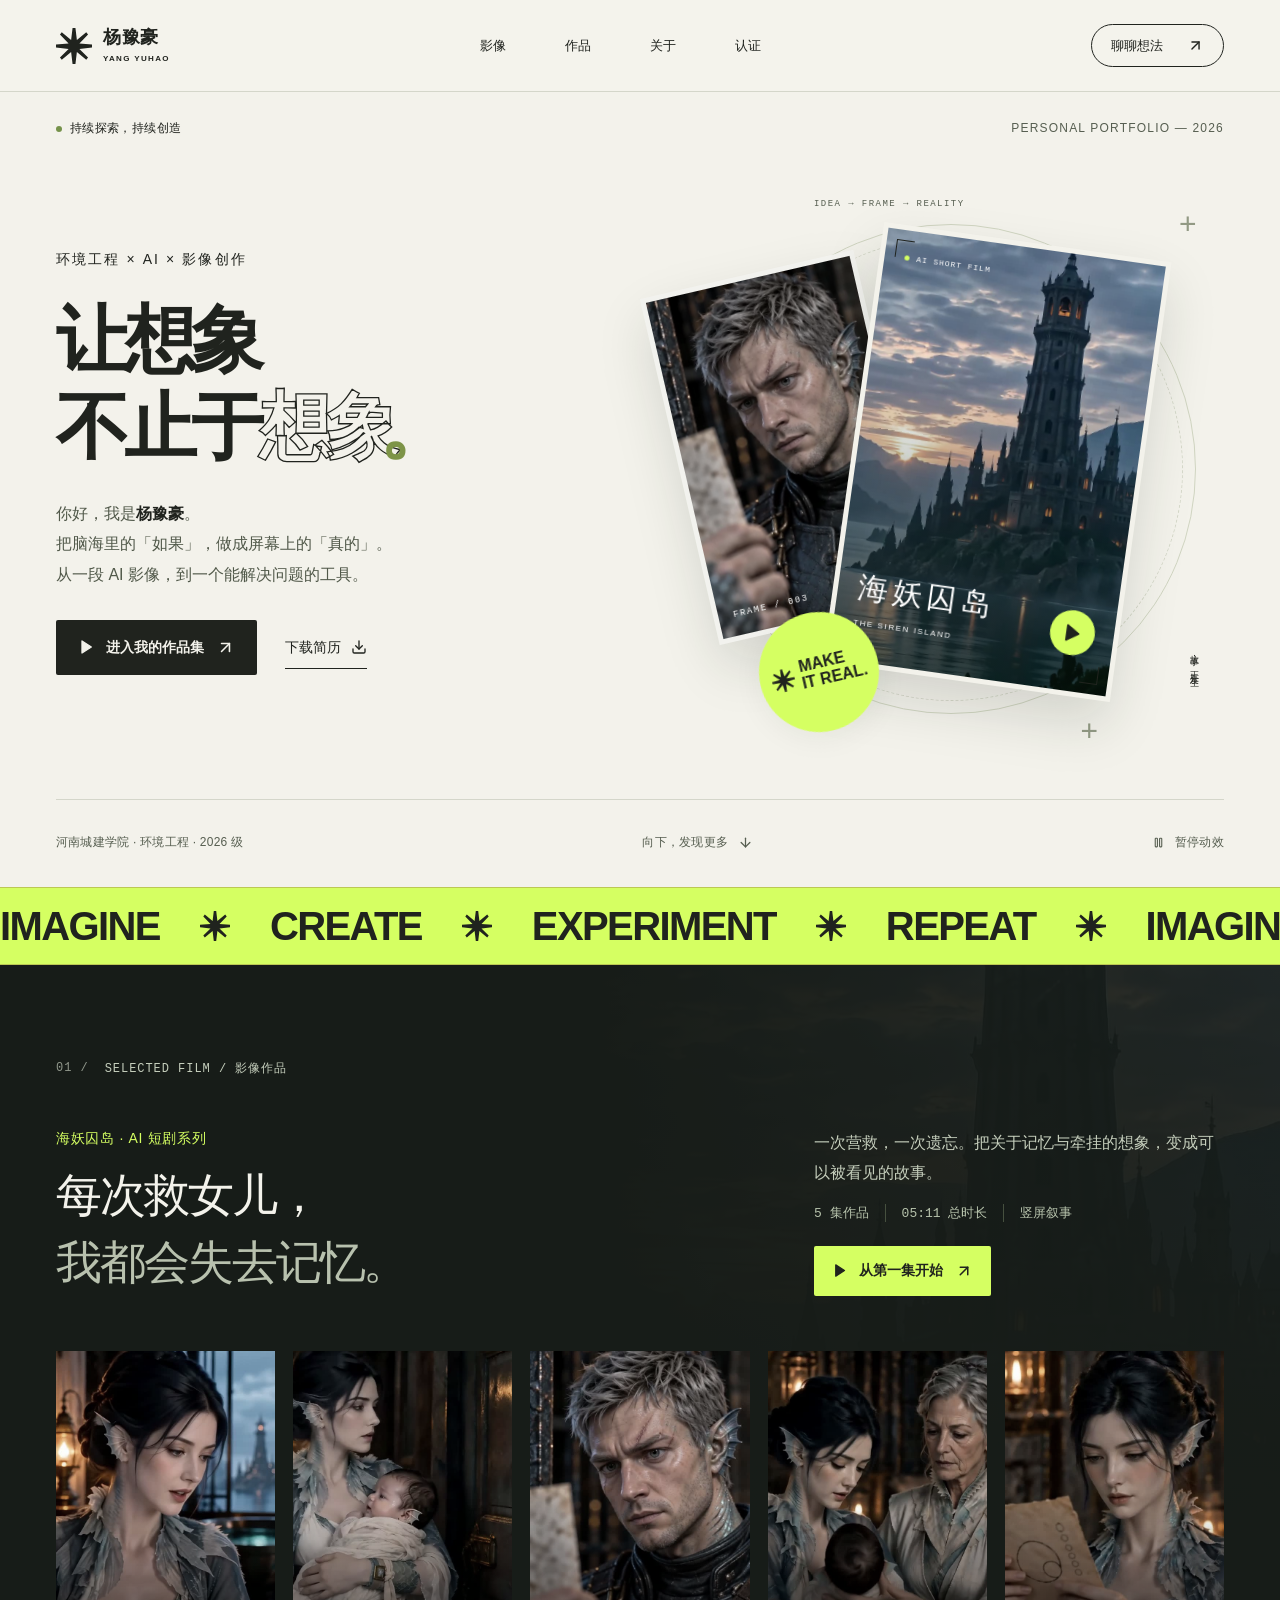
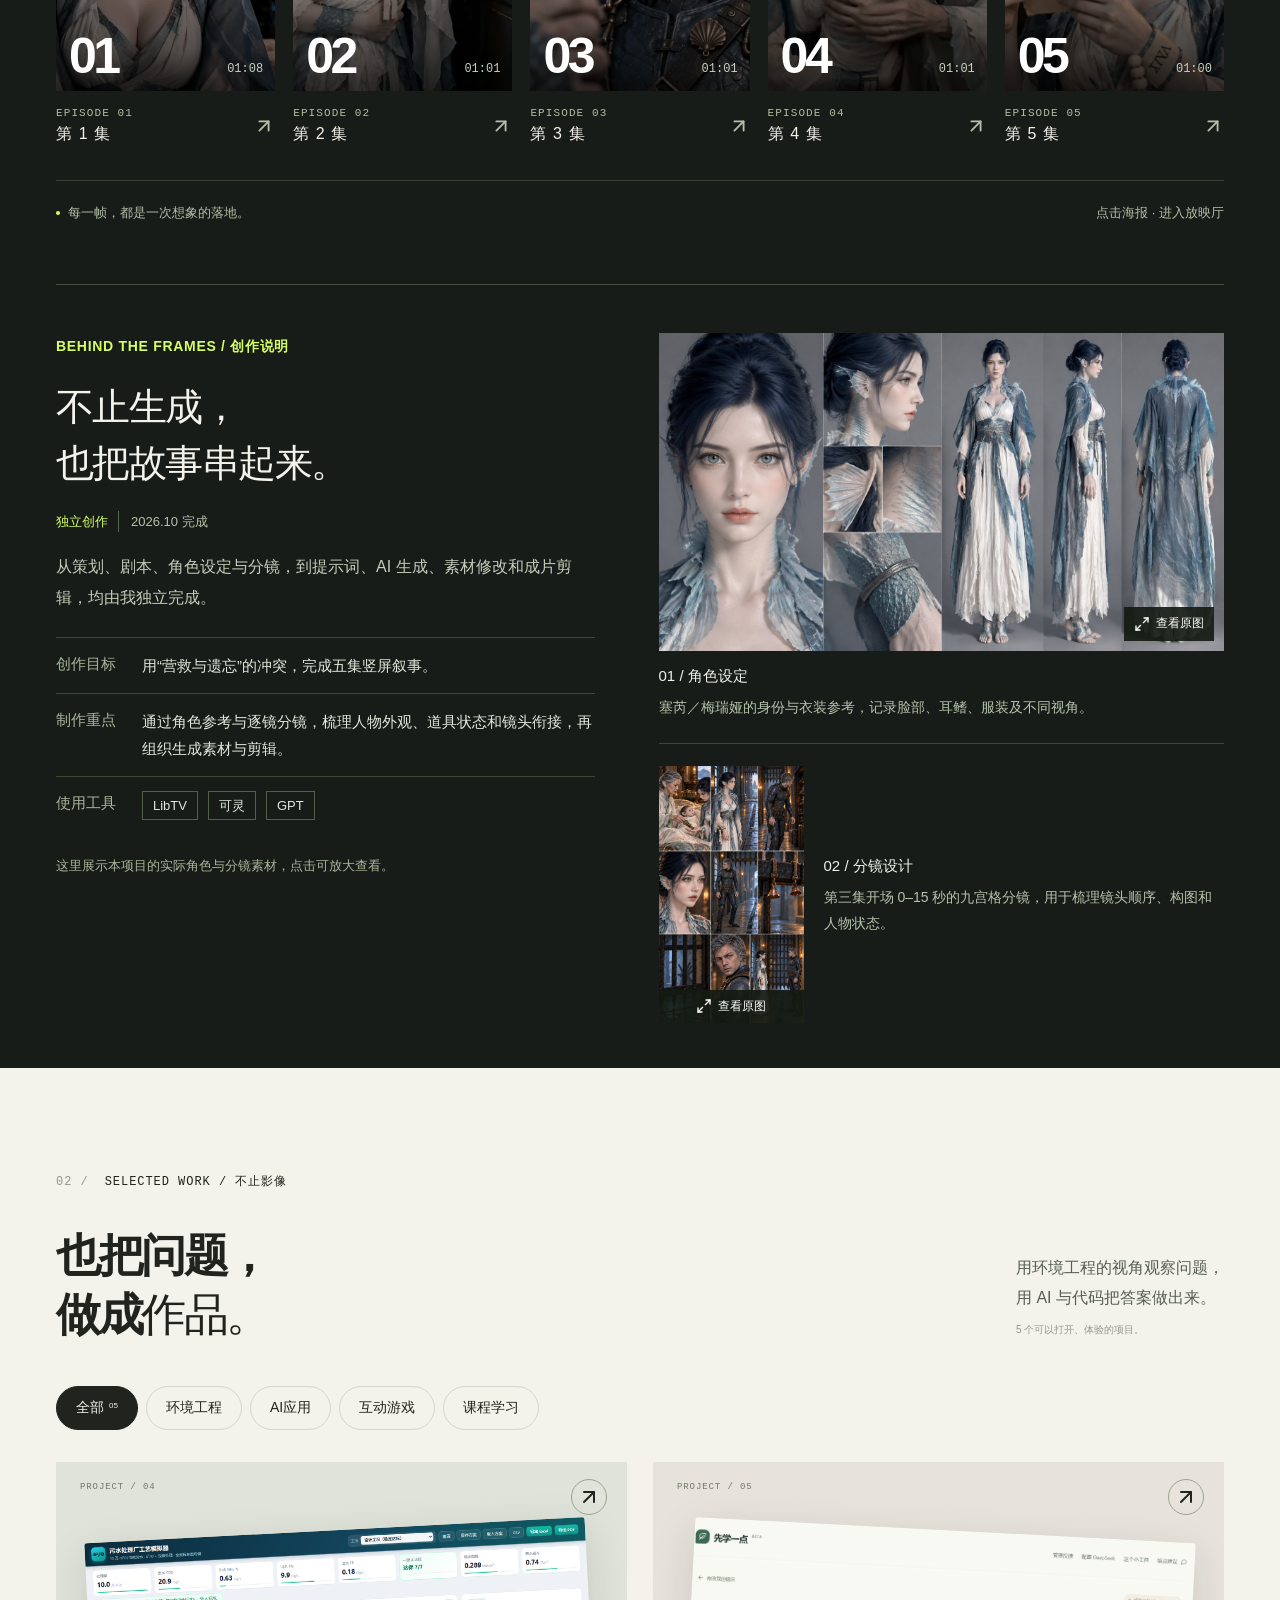
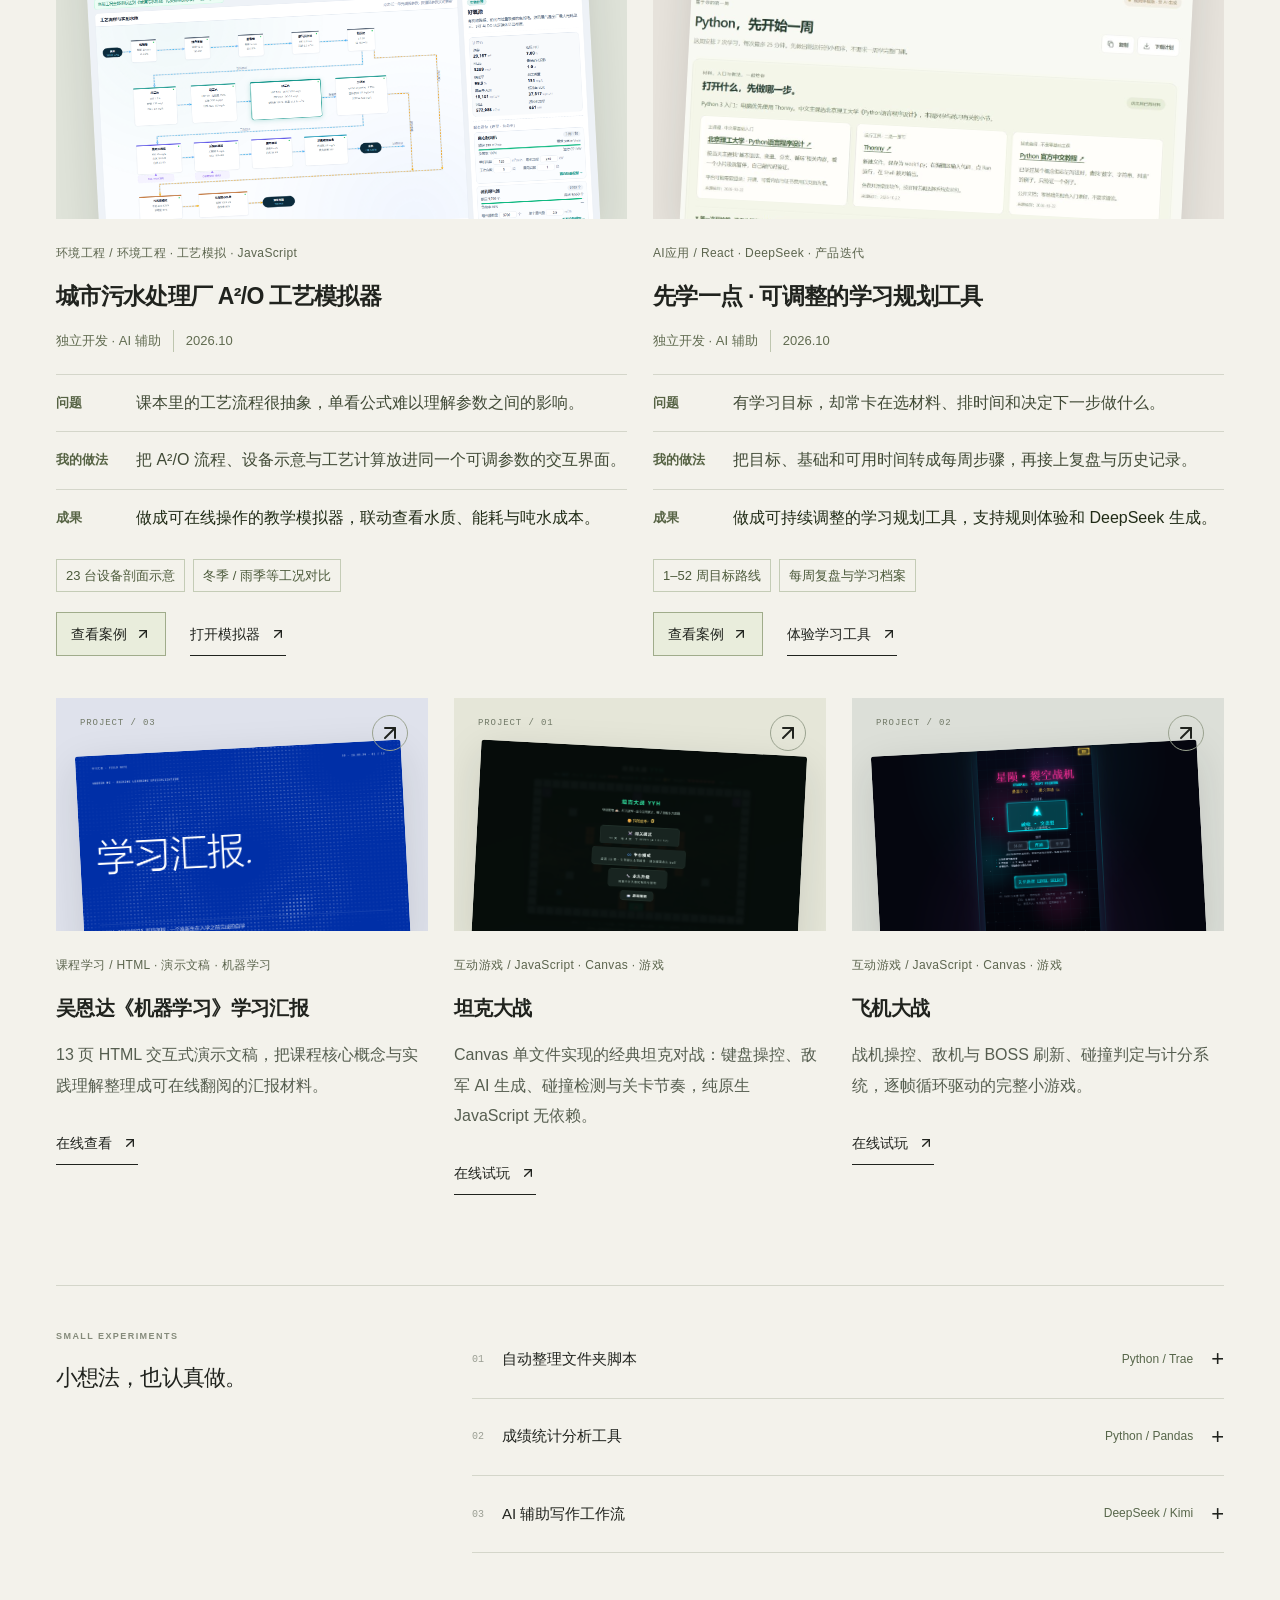
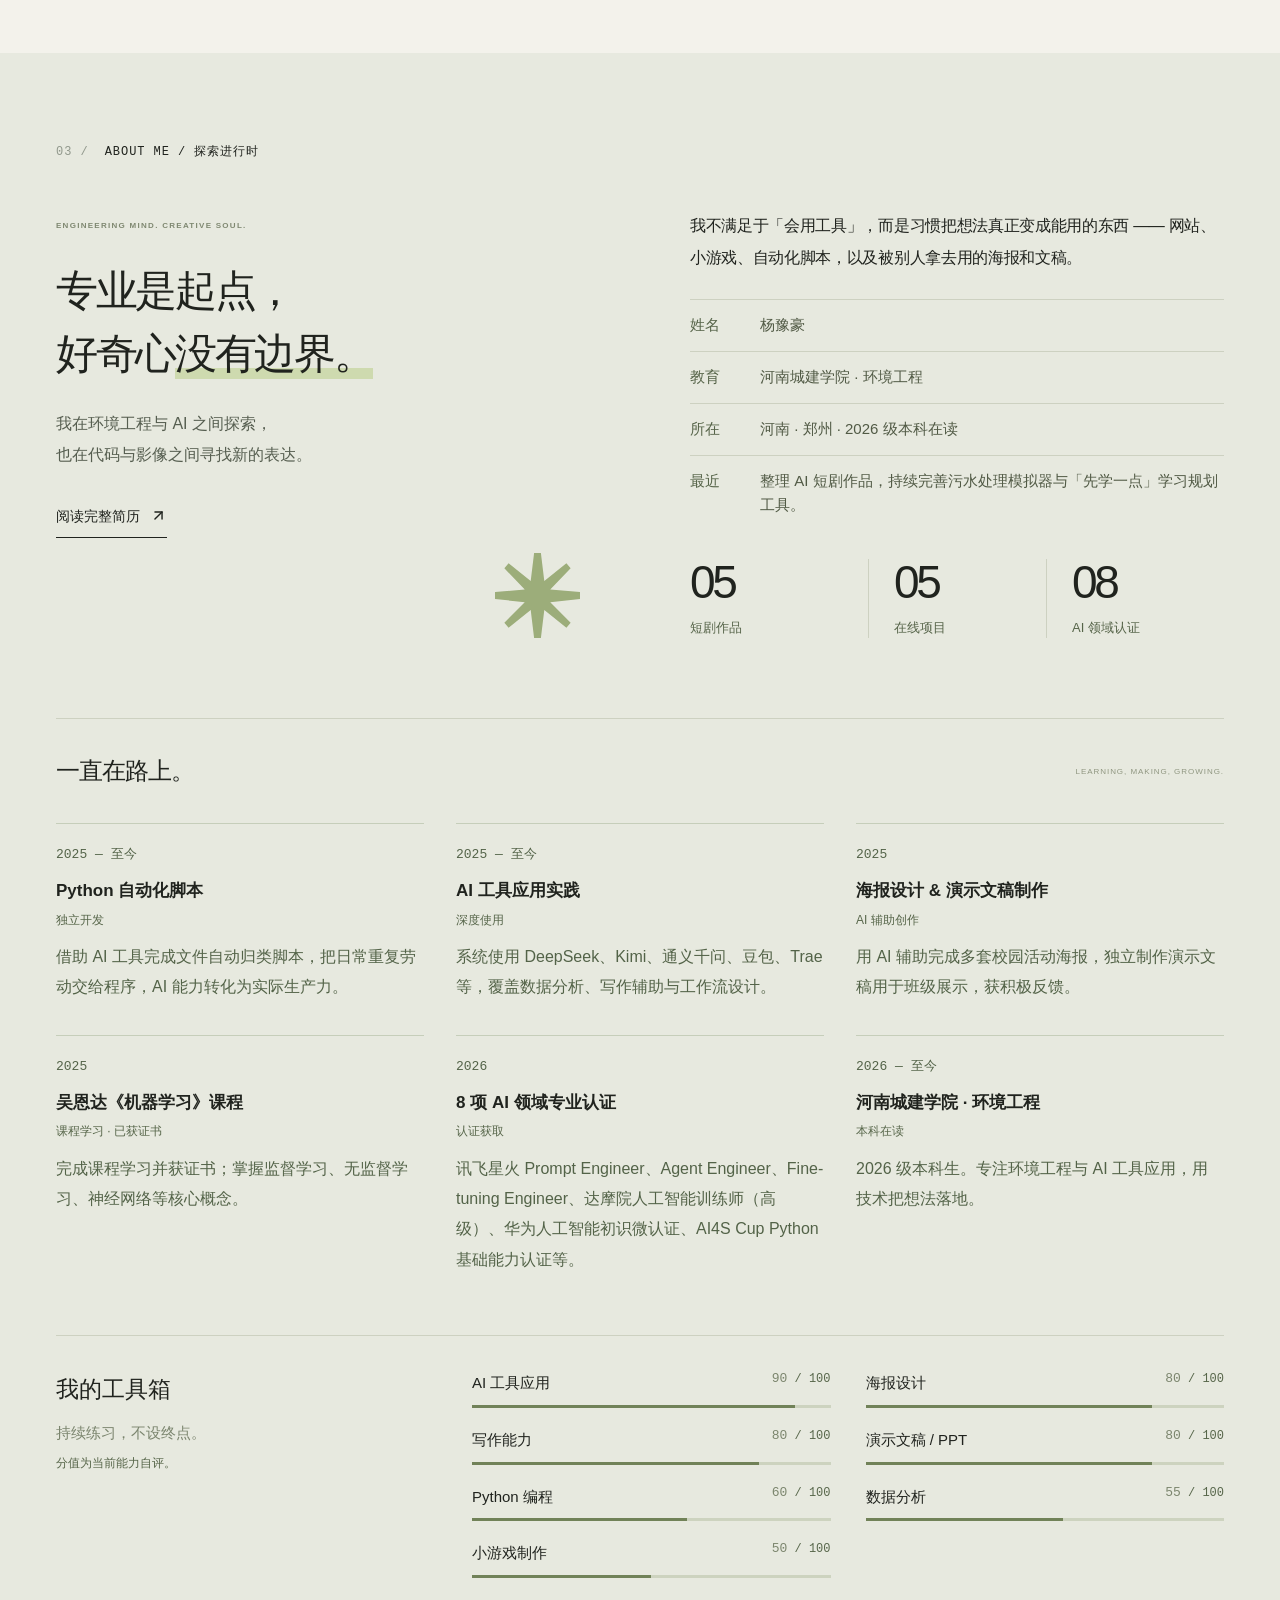
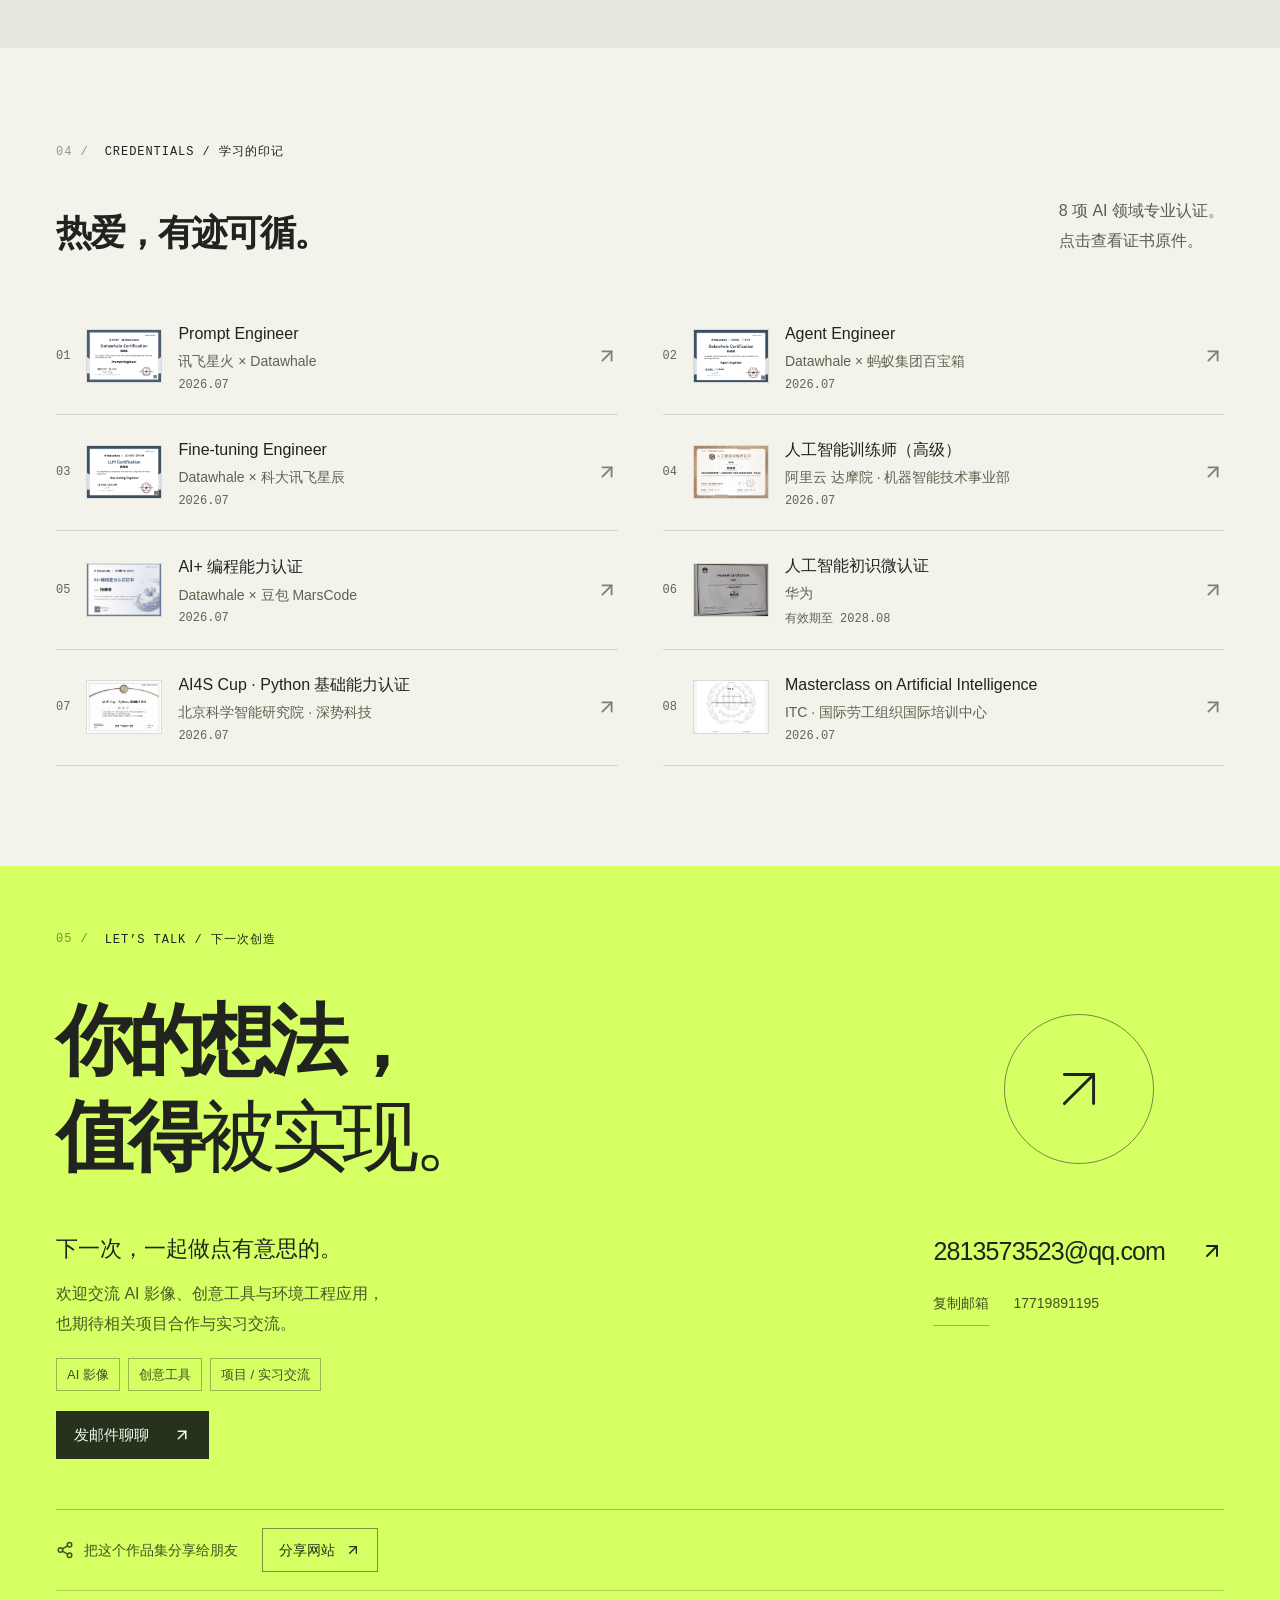
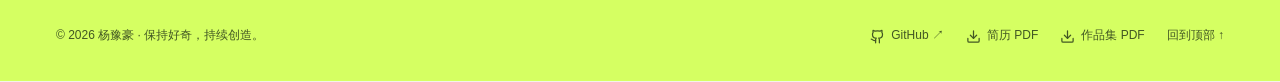
==== commit cf53dedf: "Add film production notes, project cases and mobile viewing improvements" ====
--- a/index.html
+++ b/index.html
@@ -1 +1 @@
-<!DOCTYPE html><html lang="zh-CN"><head><meta charSet="utf-8"/><meta name="viewport" content="width=device-width, initial-scale=1"/><link rel="preload" as="image" href="/films/poster-03.jpg"/><link rel="stylesheet" href="/_next/static/css/8b3aaddf091c56e5.css" crossorigin="" data-precedence="next"/><link rel="preload" as="script" fetchPriority="low" href="/_next/static/chunks/webpack-cea27ecdfa2f7b53.js" crossorigin=""/><script src="/_next/static/chunks/fd9d1056-b5144a6fe19364f3.js" async="" crossorigin=""></script><script src="/_next/static/chunks/69-838db0f7c19bafd0.js" async="" crossorigin=""></script><script src="/_next/static/chunks/main-app-9443ef548f4e2885.js" async="" crossorigin=""></script><script src="/_next/static/chunks/44-bddff9397b80816c.js" async=""></script><script src="/_next/static/chunks/app/page-6e2181e7e8cee784.js" async=""></script><script src="/_next/static/chunks/app/layout-cb918a25b1cc39ac.js" async=""></script><title>杨豫豪 | 环境工程 × AI 技术探索者</title><meta name="description" content="我不满足于「会用工具」，而是习惯把想法真正变成能用的东西 —— 网站、小游戏、自动化脚本，以及被别人拿去用的海报和文稿。"/><link rel="canonical" href="https://yanghao158640.github.io"/><meta property="og:title" content="杨豫豪 | 环境工程 × AI 技术探索者"/><meta property="og:description" content="我不满足于「会用工具」，而是习惯把想法真正变成能用的东西 —— 网站、小游戏、自动化脚本，以及被别人拿去用的海报和文稿。"/><meta property="og:url" content="https://yanghao158640.github.io"/><meta property="og:site_name" content="杨豫豪 · 个人作品集"/><meta property="og:locale" content="zh_CN"/><meta property="og:image" content="https://yanghao158640.github.io/og.png"/><meta property="og:image:width" content="1200"/><meta property="og:image:height" content="630"/><meta property="og:image:alt" content="杨豫豪 · 环境工程 × AI 技术探索者"/><meta property="og:type" content="website"/><meta name="twitter:card" content="summary_large_image"/><meta name="twitter:title" content="杨豫豪 | 环境工程 × AI 技术探索者"/><meta name="twitter:description" content="我不满足于「会用工具」，而是习惯把想法真正变成能用的东西 —— 网站、小游戏、自动化脚本，以及被别人拿去用的海报和文稿。"/><meta name="twitter:image" content="https://yanghao158640.github.io/og.png"/><link rel="icon" href="/icon.svg?8289f91110934ace" type="image/svg+xml" sizes="any"/><script src="/_next/static/chunks/polyfills-c67a75d1b6f99dc8.js" crossorigin="" noModule=""></script></head><body><script>!function(){try{var d=document.documentElement,c=d.classList;c.remove('light','dark');var e=localStorage.getItem('theme');if('system'===e||(!e&&false)){var t='(prefers-color-scheme: dark)',m=window.matchMedia(t);if(m.media!==t||m.matches){d.style.colorScheme = 'dark';c.add('dark')}else{d.style.colorScheme = 'light';c.add('light')}}else if(e){c.add(e|| '')}else{c.add('dark')}if(e==='light'||e==='dark'||!e)d.style.colorScheme=e||'dark'}catch(e){}}()</script><div class="portfolio"><a class="skip-link" href="#main">跳到主要内容</a><header class="site-header"><a class="brand" href="#home" aria-label="杨豫豪，回到首页"><svg class="" viewBox="0 0 100 100" fill="currentColor" aria-hidden="true"><path d="M46 0h8l4 33L84 12l5 6-24 25 35 3v8l-35 4 24 24-5 6-26-21-4 33h-8l-4-33-26 21-5-6 24-24L0 54v-8l35-3L11 18l5-6 26 21z"></path></svg><span>杨豫豪<small>YANG YUHAO</small></span></a><nav aria-label="主导航" class="main-nav"><a href="#films">影像<span>↗</span></a><a href="#projects">作品<span>↗</span></a><a href="#about">关于<span>↗</span></a><a href="#certs">认证<span>↗</span></a></nav><a class="nav-contact" href="#contact">聊聊想法 <svg xmlns="http://www.w3.org/2000/svg" width="17" height="17" viewBox="0 0 24 24" fill="none" stroke="currentColor" stroke-width="2" stroke-linecap="round" stroke-linejoin="round" class="lucide lucide-arrow-up-right "><path d="M7 7h10v10"></path><path d="M7 17 17 7"></path></svg></a><button class="menu-toggle" aria-label="打开导航" aria-expanded="false"><svg xmlns="http://www.w3.org/2000/svg" width="24" height="24" viewBox="0 0 24 24" fill="none" stroke="currentColor" stroke-width="2" stroke-linecap="round" stroke-linejoin="round" class="lucide lucide-menu "><line x1="4" x2="20" y1="12" y2="12"></line><line x1="4" x2="20" y1="6" y2="6"></line><line x1="4" x2="20" y1="18" y2="18"></line></svg></button></header><main id="main"><section class="hero section-shell" id="home" aria-labelledby="hero-title"><div class="hero-topline"><span><i></i> 持续探索，持续创造</span><span>PERSONAL PORTFOLIO — 2026</span></div><div class="hero-layout"><div class="hero-copy"><p class="eyebrow">环境工程 × AI × 影像创作</p><h1 id="hero-title"><span>让想象</span><span class="hero-last">不止于<span class="outlined">想象</span><em>。</em></span></h1><p class="hero-description">你好，我是<strong>杨豫豪</strong>。<br/>把脑海里的「如果」，做成屏幕上的「真的」。<br/>从一段 AI 影像，到一个能解决问题的工具。</p><div class="hero-actions"><a class="button button-dark" href="#films"><svg xmlns="http://www.w3.org/2000/svg" width="16" height="16" viewBox="0 0 24 24" fill="currentColor" stroke="currentColor" stroke-width="2" stroke-linecap="round" stroke-linejoin="round" class="lucide lucide-play "><polygon points="6 3 20 12 6 21 6 3"></polygon></svg> 进入我的作品集 <svg xmlns="http://www.w3.org/2000/svg" width="19" height="19" viewBox="0 0 24 24" fill="none" stroke="currentColor" stroke-width="2" stroke-linecap="round" stroke-linejoin="round" class="lucide lucide-arrow-up-right "><path d="M7 7h10v10"></path><path d="M7 17 17 7"></path></svg></a><a class="text-link" href="https://raw.githubusercontent.com/yanghao158640/yanghao158640.github.io/main/resume/yangyuhao-resume-2026-film.pdf" download="">下载简历 <svg xmlns="http://www.w3.org/2000/svg" width="16" height="16" viewBox="0 0 24 24" fill="none" stroke="currentColor" stroke-width="2" stroke-linecap="round" stroke-linejoin="round" class="lucide lucide-download "><path d="M21 15v4a2 2 0 0 1-2 2H5a2 2 0 0 1-2-2v-4"></path><polyline points="7 10 12 15 17 10"></polyline><line x1="12" x2="12" y1="15" y2="3"></line></svg></a></div></div><div class="hero-art"><div class="orbit orbit-one"></div><div class="orbit orbit-two"></div><div class="art-cross cross-top">+</div><div class="art-cross cross-bottom">+</div><div class="art-annotation">IDEA → FRAME → REALITY</div><button class="film-layer layer-back" aria-label="播放短剧第 3 集"><img src="/films/poster-03.jpg" alt="短剧中的铠甲男子"/><span>FRAME / 003</span></button><button class="film-layer layer-front" aria-label="播放短剧第 1 集"><video src="/films/hero-loop.mp4" poster="/films/island.jpg" muted="" loop="" playsInline="" preload="none" aria-hidden="true"></video><span class="viewfinder top-left"></span><span class="viewfinder bottom-right"></span><span class="live-label"><i></i> AI SHORT FILM</span><span class="art-title">海妖囚岛<small>THE SIREN ISLAND</small></span><span class="round-play"><svg xmlns="http://www.w3.org/2000/svg" width="20" height="20" viewBox="0 0 24 24" fill="currentColor" stroke="currentColor" stroke-width="2" stroke-linecap="round" stroke-linejoin="round" class="lucide lucide-play "><polygon points="6 3 20 12 6 21 6 3"></polygon></svg></span></button><div class="art-sticker"><svg class="" viewBox="0 0 100 100" fill="currentColor" aria-hidden="true"><path d="M46 0h8l4 33L84 12l5 6-24 25 35 3v8l-35 4 24 24-5 6-26-21-4 33h-8l-4-33-26 21-5-6 24-24L0 54v-8l35-3L11 18l5-6 26 21z"></path></svg><span>MAKE<br/>IT REAL.</span></div><span class="art-footnote">故事，正在发生。</span></div></div><div class="hero-bottom"><span>河南城建学院 · 环境工程 · 2026 级</span><a href="#films">向下，发现更多 <svg xmlns="http://www.w3.org/2000/svg" width="15" height="15" viewBox="0 0 24 24" fill="none" stroke="currentColor" stroke-width="2" stroke-linecap="round" stroke-linejoin="round" class="lucide lucide-arrow-down "><path d="M12 5v14"></path><path d="m19 12-7 7-7-7"></path></svg></a><button class="motion-toggle" aria-pressed="false"><svg xmlns="http://www.w3.org/2000/svg" width="13" height="13" viewBox="0 0 24 24" fill="none" stroke="currentColor" stroke-width="2" stroke-linecap="round" stroke-linejoin="round" class="lucide lucide-pause "><rect x="14" y="4" width="4" height="16" rx="1"></rect><rect x="6" y="4" width="4" height="16" rx="1"></rect></svg>暂停动效</button></div></section><div class="ticker" aria-hidden="true"><div class="ticker-track"><span>IMAGINE <svg class="" viewBox="0 0 100 100" fill="currentColor" aria-hidden="true"><path d="M46 0h8l4 33L84 12l5 6-24 25 35 3v8l-35 4 24 24-5 6-26-21-4 33h-8l-4-33-26 21-5-6 24-24L0 54v-8l35-3L11 18l5-6 26 21z"></path></svg> CREATE <svg class="" viewBox="0 0 100 100" fill="currentColor" aria-hidden="true"><path d="M46 0h8l4 33L84 12l5 6-24 25 35 3v8l-35 4 24 24-5 6-26-21-4 33h-8l-4-33-26 21-5-6 24-24L0 54v-8l35-3L11 18l5-6 26 21z"></path></svg> EXPERIMENT <svg class="" viewBox="0 0 100 100" fill="currentColor" aria-hidden="true"><path d="M46 0h8l4 33L84 12l5 6-24 25 35 3v8l-35 4 24 24-5 6-26-21-4 33h-8l-4-33-26 21-5-6 24-24L0 54v-8l35-3L11 18l5-6 26 21z"></path></svg> REPEAT <svg class="" viewBox="0 0 100 100" fill="currentColor" aria-hidden="true"><path d="M46 0h8l4 33L84 12l5 6-24 25 35 3v8l-35 4 24 24-5 6-26-21-4 33h-8l-4-33-26 21-5-6 24-24L0 54v-8l35-3L11 18l5-6 26 21z"></path></svg> </span><span>IMAGINE <svg class="" viewBox="0 0 100 100" fill="currentColor" aria-hidden="true"><path d="M46 0h8l4 33L84 12l5 6-24 25 35 3v8l-35 4 24 24-5 6-26-21-4 33h-8l-4-33-26 21-5-6 24-24L0 54v-8l35-3L11 18l5-6 26 21z"></path></svg> CREATE <svg class="" viewBox="0 0 100 100" fill="currentColor" aria-hidden="true"><path d="M46 0h8l4 33L84 12l5 6-24 25 35 3v8l-35 4 24 24-5 6-26-21-4 33h-8l-4-33-26 21-5-6 24-24L0 54v-8l35-3L11 18l5-6 26 21z"></path></svg> EXPERIMENT <svg class="" viewBox="0 0 100 100" fill="currentColor" aria-hidden="true"><path d="M46 0h8l4 33L84 12l5 6-24 25 35 3v8l-35 4 24 24-5 6-26-21-4 33h-8l-4-33-26 21-5-6 24-24L0 54v-8l35-3L11 18l5-6 26 21z"></path></svg> REPEAT <svg class="" viewBox="0 0 100 100" fill="currentColor" aria-hidden="true"><path d="M46 0h8l4 33L84 12l5 6-24 25 35 3v8l-35 4 24 24-5 6-26-21-4 33h-8l-4-33-26 21-5-6 24-24L0 54v-8l35-3L11 18l5-6 26 21z"></path></svg> </span></div></div><section class="cinema" id="films" aria-labelledby="films-title"><div class="cinema-ambient"></div><div class="section-shell cinema-content"><div class="section-label"><span>01<!-- --> /</span>SELECTED FILM / 影像作品</div><div class="cinema-heading" style="opacity:0;transform:translateY(28px) translateZ(0)"><div><p class="lime-text">海妖囚岛 · AI 短剧系列</p><h2 id="films-title">每次救女儿，<br/><span>我都会失去记忆。</span></h2></div><div class="cinema-intro"><p>一次营救，一次遗忘。把关于记忆与牵挂的想象，变成可以被看见的故事。</p><div class="film-meta"><span>5 集作品</span><span>05:11 总时长</span><span>竖屏叙事</span></div><button class="button button-lime"><svg xmlns="http://www.w3.org/2000/svg" width="15" height="15" viewBox="0 0 24 24" fill="currentColor" stroke="currentColor" stroke-width="2" stroke-linecap="round" stroke-linejoin="round" class="lucide lucide-play "><polygon points="6 3 20 12 6 21 6 3"></polygon></svg> 从第一集开始 <svg xmlns="http://www.w3.org/2000/svg" width="18" height="18" viewBox="0 0 24 24" fill="none" stroke="currentColor" stroke-width="2" stroke-linecap="round" stroke-linejoin="round" class="lucide lucide-arrow-up-right "><path d="M7 7h10v10"></path><path d="M7 17 17 7"></path></svg></button></div></div><div class="episode-rail"><button class="episode" aria-label="播放第 1 集，01:08" style="opacity:0;transform:translateY(28px) translateZ(0)"><div class="episode-image"><img src="/films/poster-01.jpg" alt="《每次救女儿，我都会失去记忆》第 1 集剧照" loading="lazy" width="600" height="1080"/><span class="episode-number">01</span><span class="episode-play"><svg xmlns="http://www.w3.org/2000/svg" width="20" height="20" viewBox="0 0 24 24" fill="currentColor" stroke="currentColor" stroke-width="2" stroke-linecap="round" stroke-linejoin="round" class="lucide lucide-play "><polygon points="6 3 20 12 6 21 6 3"></polygon></svg></span><span class="episode-runtime">01:08</span></div><div class="episode-caption"><span>EPISODE <!-- -->01<b>第 <!-- -->1<!-- --> 集</b></span><svg xmlns="http://www.w3.org/2000/svg" width="22" height="22" viewBox="0 0 24 24" fill="none" stroke="currentColor" stroke-width="2" stroke-linecap="round" stroke-linejoin="round" class="lucide lucide-arrow-up-right "><path d="M7 7h10v10"></path><path d="M7 17 17 7"></path></svg></div></button><button class="episode" aria-label="播放第 2 集，01:01" style="opacity:0;transform:translateY(28px) translateZ(0)"><div class="episode-image"><img src="/films/poster-02.jpg" alt="《每次救女儿，我都会失去记忆》第 2 集剧照" loading="lazy" width="600" height="1080"/><span class="episode-number">02</span><span class="episode-play"><svg xmlns="http://www.w3.org/2000/svg" width="20" height="20" viewBox="0 0 24 24" fill="currentColor" stroke="currentColor" stroke-width="2" stroke-linecap="round" stroke-linejoin="round" class="lucide lucide-play "><polygon points="6 3 20 12 6 21 6 3"></polygon></svg></span><span class="episode-runtime">01:01</span></div><div class="episode-caption"><span>EPISODE <!-- -->02<b>第 <!-- -->2<!-- --> 集</b></span><svg xmlns="http://www.w3.org/2000/svg" width="22" height="22" viewBox="0 0 24 24" fill="none" stroke="currentColor" stroke-width="2" stroke-linecap="round" stroke-linejoin="round" class="lucide lucide-arrow-up-right "><path d="M7 7h10v10"></path><path d="M7 17 17 7"></path></svg></div></button><button class="episode" aria-label="播放第 3 集，01:01" style="opacity:0;transform:translateY(28px) translateZ(0)"><div class="episode-image"><img src="/films/poster-03.jpg" alt="《每次救女儿，我都会失去记忆》第 3 集剧照" loading="lazy" width="600" height="1080"/><span class="episode-number">03</span><span class="episode-play"><svg xmlns="http://www.w3.org/2000/svg" width="20" height="20" viewBox="0 0 24 24" fill="currentColor" stroke="currentColor" stroke-width="2" stroke-linecap="round" stroke-linejoin="round" class="lucide lucide-play "><polygon points="6 3 20 12 6 21 6 3"></polygon></svg></span><span class="episode-runtime">01:01</span></div><div class="episode-caption"><span>EPISODE <!-- -->03<b>第 <!-- -->3<!-- --> 集</b></span><svg xmlns="http://www.w3.org/2000/svg" width="22" height="22" viewBox="0 0 24 24" fill="none" stroke="currentColor" stroke-width="2" stroke-linecap="round" stroke-linejoin="round" class="lucide lucide-arrow-up-right "><path d="M7 7h10v10"></path><path d="M7 17 17 7"></path></svg></div></button><button class="episode" aria-label="播放第 4 集，01:01" style="opacity:0;transform:translateY(28px) translateZ(0)"><div class="episode-image"><img src="/films/poster-04.jpg" alt="《每次救女儿，我都会失去记忆》第 4 集剧照" loading="lazy" width="600" height="1080"/><span class="episode-number">04</span><span class="episode-play"><svg xmlns="http://www.w3.org/2000/svg" width="20" height="20" viewBox="0 0 24 24" fill="currentColor" stroke="currentColor" stroke-width="2" stroke-linecap="round" stroke-linejoin="round" class="lucide lucide-play "><polygon points="6 3 20 12 6 21 6 3"></polygon></svg></span><span class="episode-runtime">01:01</span></div><div class="episode-caption"><span>EPISODE <!-- -->04<b>第 <!-- -->4<!-- --> 集</b></span><svg xmlns="http://www.w3.org/2000/svg" width="22" height="22" viewBox="0 0 24 24" fill="none" stroke="currentColor" stroke-width="2" stroke-linecap="round" stroke-linejoin="round" class="lucide lucide-arrow-up-right "><path d="M7 7h10v10"></path><path d="M7 17 17 7"></path></svg></div></button><button class="episode" aria-label="播放第 5 集，01:00" style="opacity:0;transform:translateY(28px) translateZ(0)"><div class="episode-image"><img src="/films/poster-05.jpg" alt="《每次救女儿，我都会失去记忆》第 5 集剧照" loading="lazy" width="600" height="1080"/><span class="episode-number">05</span><span class="episode-play"><svg xmlns="http://www.w3.org/2000/svg" width="20" height="20" viewBox="0 0 24 24" fill="currentColor" stroke="currentColor" stroke-width="2" stroke-linecap="round" stroke-linejoin="round" class="lucide lucide-play "><polygon points="6 3 20 12 6 21 6 3"></polygon></svg></span><span class="episode-runtime">01:00</span></div><div class="episode-caption"><span>EPISODE <!-- -->05<b>第 <!-- -->5<!-- --> 集</b></span><svg xmlns="http://www.w3.org/2000/svg" width="22" height="22" viewBox="0 0 24 24" fill="none" stroke="currentColor" stroke-width="2" stroke-linecap="round" stroke-linejoin="round" class="lucide lucide-arrow-up-right "><path d="M7 7h10v10"></path><path d="M7 17 17 7"></path></svg></div></button></div><div class="cinema-foot"><span><i></i> 每一帧，都是一次想象的落地。</span><span>点击海报 · 进入放映厅</span></div></div></section><section class="projects-section section-shell" id="projects" aria-labelledby="projects-title"><div class="section-label"><span>02<!-- --> /</span>SELECTED WORK / 不止影像</div><div class="section-heading" style="opacity:0;transform:translateY(28px) translateZ(0)"><h2 id="projects-title">也把问题，<br/>做成<span class="serif-word">作品。</span></h2><p>用环境工程的视角观察问题，<br/>用 AI 与代码把答案做出来。<br/><span class="muted">5<!-- --> 个可以打开、体验的项目。</span></p></div><div class="project-filters" role="group" aria-label="按作品类型筛选"><button aria-pressed="true">全部<sup>05</sup></button><button aria-pressed="false">环境工程</button><button aria-pressed="false">AI应用</button><button aria-pressed="false">互动游戏</button><button aria-pressed="false">课程学习</button></div><p class="sr-only" aria-live="polite">显示 <!-- -->5<!-- --> 个<!-- -->作品</p><div class="project-grid"><article class="project-item " style="opacity:0;transform:translateY(28px) translateZ(0)"><button class="project-visual project-visual-4" aria-label="了解城市污水处理厂 A²/O 工艺模拟器"><span class="project-index">PROJECT / <!-- -->04</span><img src="/works/shots/wwtp-simulator.png" alt="城市污水处理厂 A²/O 工艺模拟器实际界面" width="1280" height="720" loading="lazy"/><span class="project-open"><svg xmlns="http://www.w3.org/2000/svg" width="24" height="24" viewBox="0 0 24 24" fill="none" stroke="currentColor" stroke-width="2" stroke-linecap="round" stroke-linejoin="round" class="lucide lucide-arrow-up-right "><path d="M7 7h10v10"></path><path d="M7 17 17 7"></path></svg></span></button><div class="project-info"><span class="project-category">环境工程<!-- --> / <!-- -->环境工程 · 工艺模拟 · JavaScript</span><h3><button>城市污水处理厂 A²/O 工艺模拟器</button></h3><p>把环境工程专业知识做成可操作的教学工具：调整工艺参数，观察沿程水质、设备负荷、能耗与成本的联动。</p><a class="text-link" href="https://hsbx9017-dot.github.io/wwtp-simulator/" target="_blank" rel="noopener noreferrer">打开模拟器<!-- --> <svg xmlns="http://www.w3.org/2000/svg" width="16" height="16" viewBox="0 0 24 24" fill="none" stroke="currentColor" stroke-width="2" stroke-linecap="round" stroke-linejoin="round" class="lucide lucide-arrow-up-right "><path d="M7 7h10v10"></path><path d="M7 17 17 7"></path></svg></a></div></article><article class="project-item " style="opacity:0;transform:translateY(28px) translateZ(0)"><button class="project-visual project-visual-5" aria-label="了解先学一点 · 可调整的学习规划工具"><span class="project-index">PROJECT / <!-- -->05</span><img src="/works/shots/xianxue-yidian.png" alt="先学一点 · 可调整的学习规划工具实际界面" width="1280" height="720" loading="lazy"/><span class="project-open"><svg xmlns="http://www.w3.org/2000/svg" width="24" height="24" viewBox="0 0 24 24" fill="none" stroke="currentColor" stroke-width="2" stroke-linecap="round" stroke-linejoin="round" class="lucide lucide-arrow-up-right "><path d="M7 7h10v10"></path><path d="M7 17 17 7"></path></svg></span></button><div class="project-info"><span class="project-category">AI应用<!-- --> / <!-- -->React · DeepSeek · 产品迭代</span><h3><button>先学一点 · 可调整的学习规划工具</button></h3><p>为大学生减少学习决策负担：引导目标与材料选择，按周拆解长期目标，支持复盘、历史记录与匿名反馈。</p><a class="text-link" href="https://hsbx9017-dot.github.io/xianxue-yidian/" target="_blank" rel="noopener noreferrer">体验学习工具<!-- --> <svg xmlns="http://www.w3.org/2000/svg" width="16" height="16" viewBox="0 0 24 24" fill="none" stroke="currentColor" stroke-width="2" stroke-linecap="round" stroke-linejoin="round" class="lucide lucide-arrow-up-right "><path d="M7 7h10v10"></path><path d="M7 17 17 7"></path></svg></a></div></article><article class="project-item project-small" style="opacity:0;transform:translateY(28px) translateZ(0)"><button class="project-visual project-visual-3" aria-label="了解吴恩达《机器学习》学习汇报"><span class="project-index">PROJECT / <!-- -->03</span><img src="/works/shots/ml-report.png" alt="吴恩达《机器学习》学习汇报实际界面" width="1280" height="720" loading="lazy"/><span class="project-open"><svg xmlns="http://www.w3.org/2000/svg" width="24" height="24" viewBox="0 0 24 24" fill="none" stroke="currentColor" stroke-width="2" stroke-linecap="round" stroke-linejoin="round" class="lucide lucide-arrow-up-right "><path d="M7 7h10v10"></path><path d="M7 17 17 7"></path></svg></span></button><div class="project-info"><span class="project-category">课程学习<!-- --> / <!-- -->HTML · 演示文稿 · 机器学习</span><h3><button>吴恩达《机器学习》学习汇报</button></h3><p>13 页 HTML 交互式演示文稿，把课程核心概念与实践理解整理成可在线翻阅的汇报材料。</p><a class="text-link" href="https://yanghao158640.github.io/competition-bootcamp/ml-report/" target="_blank" rel="noopener noreferrer">在线查看<!-- --> <svg xmlns="http://www.w3.org/2000/svg" width="16" height="16" viewBox="0 0 24 24" fill="none" stroke="currentColor" stroke-width="2" stroke-linecap="round" stroke-linejoin="round" class="lucide lucide-arrow-up-right "><path d="M7 7h10v10"></path><path d="M7 17 17 7"></path></svg></a></div></article><article class="project-item project-small" style="opacity:0;transform:translateY(28px) translateZ(0)"><button class="project-visual project-visual-1" aria-label="了解坦克大战"><span class="project-index">PROJECT / <!-- -->01</span><img src="/works/shots/tank-game.png" alt="坦克大战实际界面" width="1280" height="720" loading="lazy"/><span class="project-open"><svg xmlns="http://www.w3.org/2000/svg" width="24" height="24" viewBox="0 0 24 24" fill="none" stroke="currentColor" stroke-width="2" stroke-linecap="round" stroke-linejoin="round" class="lucide lucide-arrow-up-right "><path d="M7 7h10v10"></path><path d="M7 17 17 7"></path></svg></span></button><div class="project-info"><span class="project-category">互动游戏<!-- --> / <!-- -->JavaScript · Canvas · 游戏</span><h3><button>坦克大战</button></h3><p>Canvas 单文件实现的经典坦克对战：键盘操控、敌军 AI 生成、碰撞检测与关卡节奏，纯原生 JavaScript 无依赖。</p><a class="text-link" href="https://yanghao158640.github.io/competition-bootcamp/tank-game.html" target="_blank" rel="noopener noreferrer">在线试玩<!-- --> <svg xmlns="http://www.w3.org/2000/svg" width="16" height="16" viewBox="0 0 24 24" fill="none" stroke="currentColor" stroke-width="2" stroke-linecap="round" stroke-linejoin="round" class="lucide lucide-arrow-up-right "><path d="M7 7h10v10"></path><path d="M7 17 17 7"></path></svg></a></div></article><article class="project-item project-small" style="opacity:0;transform:translateY(28px) translateZ(0)"><button class="project-visual project-visual-2" aria-label="了解飞机大战"><span class="project-index">PROJECT / <!-- -->02</span><img src="/works/shots/plane-battle.png" alt="飞机大战实际界面" width="1280" height="720" loading="lazy"/><span class="project-open"><svg xmlns="http://www.w3.org/2000/svg" width="24" height="24" viewBox="0 0 24 24" fill="none" stroke="currentColor" stroke-width="2" stroke-linecap="round" stroke-linejoin="round" class="lucide lucide-arrow-up-right "><path d="M7 7h10v10"></path><path d="M7 17 17 7"></path></svg></span></button><div class="project-info"><span class="project-category">互动游戏<!-- --> / <!-- -->JavaScript · Canvas · 游戏</span><h3><button>飞机大战</button></h3><p>战机操控、敌机与 BOSS 刷新、碰撞判定与计分系统，逐帧循环驱动的完整小游戏。</p><a class="text-link" href="https://yanghao158640.github.io/plane-game/" target="_blank" rel="noopener noreferrer">在线试玩<!-- --> <svg xmlns="http://www.w3.org/2000/svg" width="16" height="16" viewBox="0 0 24 24" fill="none" stroke="currentColor" stroke-width="2" stroke-linecap="round" stroke-linejoin="round" class="lucide lucide-arrow-up-right "><path d="M7 7h10v10"></path><path d="M7 17 17 7"></path></svg></a></div></article></div><div class="practice-block" id="approach"><div><span class="eyebrow">SMALL EXPERIMENTS</span><h3>小想法，也认真做。</h3></div><div><details class="practice-row"><summary><span>0<!-- -->1</span><strong>自动整理文件夹脚本</strong><span class="practice-tags">Python / Trae</span><span class="plus">+</span></summary><p>按文件类型自动归类，减少日常文件管理的重复操作，把重复劳动交给程序。</p></details><details class="practice-row"><summary><span>0<!-- -->2</span><strong>成绩统计分析工具</strong><span class="practice-tags">Python / Pandas</span><span class="plus">+</span></summary><p>支持多科目成绩录入、均分计算与排名生成，让数据整理从手工表格变成一条命令。</p></details><details class="practice-row"><summary><span>0<!-- -->3</span><strong>AI 辅助写作工作流</strong><span class="practice-tags">DeepSeek / Kimi</span><span class="plus">+</span></summary><p>设计一套 AI 辅助写作流程，部分成果被校内文学社刊采用。</p></details></div></div></section><section class="about-section" id="about" aria-labelledby="about-title"><div class="section-shell"><div class="section-label"><span>03<!-- --> /</span>ABOUT ME / 探索进行时</div><div class="about-layout"><div class="about-manifesto" style="opacity:0;transform:translateY(28px) translateZ(0)"><span class="eyebrow">ENGINEERING MIND. CREATIVE SOUL.</span><h2 id="about-title">专业是起点，<br/>好奇心<span>没有边界。</span></h2><svg class="about-spark" viewBox="0 0 100 100" fill="currentColor" aria-hidden="true"><path d="M46 0h8l4 33L84 12l5 6-24 25 35 3v8l-35 4 24 24-5 6-26-21-4 33h-8l-4-33-26 21-5-6 24-24L0 54v-8l35-3L11 18l5-6 26 21z"></path></svg><p>我在环境工程与 AI 之间探索，<br/>也在代码与影像之间寻找新的表达。</p><a class="text-link" href="/resume.html">阅读完整简历 <svg xmlns="http://www.w3.org/2000/svg" width="17" height="17" viewBox="0 0 24 24" fill="none" stroke="currentColor" stroke-width="2" stroke-linecap="round" stroke-linejoin="round" class="lucide lucide-arrow-up-right "><path d="M7 7h10v10"></path><path d="M7 17 17 7"></path></svg></a></div><div class="about-details"><p class="about-intro">我不满足于「会用工具」，而是习惯把想法真正变成能用的东西 —— 网站、小游戏、自动化脚本，以及被别人拿去用的海报和文稿。</p><dl class="bio-list"><div><dt>姓名</dt><dd>杨豫豪</dd></div><div><dt>教育</dt><dd>河南城建学院<!-- --> · <!-- -->环境工程</dd></div><div><dt>所在</dt><dd>河南 · 郑州<!-- --> · 2026 级本科在读</dd></div><div><dt>最近</dt><dd>整理 AI 短剧作品，持续完善污水处理模拟器与「先学一点」学习规划工具。</dd></div></dl><div class="about-stats"><div><strong>05</strong><span>短剧作品</span></div><div><strong>05</strong><span>在线项目</span></div><div><strong>08</strong><span>AI 领域认证</span></div></div></div></div><div class="journey" id="experience"><div class="journey-title"><h3>一直在路上。</h3><span>LEARNING, MAKING, GROWING.</span></div><div class="journey-grid"><div class="journey-item"><span>2025 — 至今</span><h4>Python 自动化脚本</h4><small>独立开发</small><p>借助 AI 工具完成文件自动归类脚本，把日常重复劳动交给程序，AI 能力转化为实际生产力。</p></div><div class="journey-item"><span>2025 — 至今</span><h4>AI 工具应用实践</h4><small>深度使用</small><p>系统使用 DeepSeek、Kimi、通义千问、豆包、Trae 等，覆盖数据分析、写作辅助与工作流设计。</p></div><div class="journey-item"><span>2025</span><h4>海报设计 &amp; 演示文稿制作</h4><small>AI 辅助创作</small><p>用 AI 辅助完成多套校园活动海报，独立制作演示文稿用于班级展示，获积极反馈。</p></div><div class="journey-item"><span>2025</span><h4>吴恩达《机器学习》课程</h4><small>课程学习 · 已获证书</small><p>完成课程学习并获证书；掌握监督学习、无监督学习、神经网络等核心概念。</p></div><div class="journey-item"><span>2026</span><h4>8 项 AI 领域专业认证</h4><small>认证获取</small><p>讯飞星火 Prompt Engineer、Agent Engineer、Fine-tuning Engineer、达摩院人工智能训练师（高级）、华为人工智能初识微认证、AI4S Cup Python 基础能力认证等。</p></div><div class="journey-item"><span>2026 — 至今</span><h4>河南城建学院 · 环境工程</h4><small>本科在读</small><p>2026 级本科生。专注环境工程与 AI 工具应用，用技术把想法落地。</p></div></div></div><div class="skills-panel" id="skills"><div><h3>我的工具箱</h3><p>持续练习，不设终点。<br/><small>分值为当前能力自评。</small></p></div><div class="skill-list"><div class="skill"><div><span>AI 工具应用</span><span>90<small> / 100</small></span></div><div class="skill-track"><span style="width:90%"></span></div></div><div class="skill"><div><span>海报设计</span><span>80<small> / 100</small></span></div><div class="skill-track"><span style="width:80%"></span></div></div><div class="skill"><div><span>写作能力</span><span>80<small> / 100</small></span></div><div class="skill-track"><span style="width:80%"></span></div></div><div class="skill"><div><span>演示文稿 / PPT</span><span>80<small> / 100</small></span></div><div class="skill-track"><span style="width:80%"></span></div></div><div class="skill"><div><span>Python 编程</span><span>60<small> / 100</small></span></div><div class="skill-track"><span style="width:60%"></span></div></div><div class="skill"><div><span>数据分析</span><span>55<small> / 100</small></span></div><div class="skill-track"><span style="width:55%"></span></div></div><div class="skill"><div><span>小游戏制作</span><span>50<small> / 100</small></span></div><div class="skill-track"><span style="width:50%"></span></div></div></div></div></div></section><section class="cert-section section-shell" id="certs" aria-labelledby="cert-title"><div class="section-label"><span>04<!-- --> /</span>CREDENTIALS / 学习的印记</div><div class="section-heading"><h2 id="cert-title">热爱，有迹可循。</h2><p>8 项 AI 领域专业认证。<br/>点击查看证书原件。</p></div><div class="cert-grid"><button class="cert-item"><span class="cert-order">01</span><img src="/certs/prompt-engineer.jpg" alt="Prompt Engineer证书缩略图" loading="lazy"/><span class="cert-text"><b>Prompt Engineer</b><small>讯飞星火 × Datawhale</small><em>2026.07</em></span><svg xmlns="http://www.w3.org/2000/svg" width="22" height="22" viewBox="0 0 24 24" fill="none" stroke="currentColor" stroke-width="2" stroke-linecap="round" stroke-linejoin="round" class="lucide lucide-arrow-up-right cert-arrow"><path d="M7 7h10v10"></path><path d="M7 17 17 7"></path></svg></button><button class="cert-item"><span class="cert-order">02</span><img src="/certs/agent-engineer.jpg" alt="Agent Engineer证书缩略图" loading="lazy"/><span class="cert-text"><b>Agent Engineer</b><small>Datawhale × 蚂蚁集团百宝箱</small><em>2026.07</em></span><svg xmlns="http://www.w3.org/2000/svg" width="22" height="22" viewBox="0 0 24 24" fill="none" stroke="currentColor" stroke-width="2" stroke-linecap="round" stroke-linejoin="round" class="lucide lucide-arrow-up-right cert-arrow"><path d="M7 7h10v10"></path><path d="M7 17 17 7"></path></svg></button><button class="cert-item"><span class="cert-order">03</span><img src="/certs/llm-fine-tuning.jpg" alt="Fine-tuning Engineer证书缩略图" loading="lazy"/><span class="cert-text"><b>Fine-tuning Engineer</b><small>Datawhale × 科大讯飞星辰</small><em>2026.07</em></span><svg xmlns="http://www.w3.org/2000/svg" width="22" height="22" viewBox="0 0 24 24" fill="none" stroke="currentColor" stroke-width="2" stroke-linecap="round" stroke-linejoin="round" class="lucide lucide-arrow-up-right cert-arrow"><path d="M7 7h10v10"></path><path d="M7 17 17 7"></path></svg></button><button class="cert-item"><span class="cert-order">04</span><img src="/certs/damo-ai-trainer.jpg" alt="人工智能训练师（高级）证书缩略图" loading="lazy"/><span class="cert-text"><b>人工智能训练师（高级）</b><small>阿里云 达摩院 · 机器智能技术事业部</small><em>2026.07</em></span><svg xmlns="http://www.w3.org/2000/svg" width="22" height="22" viewBox="0 0 24 24" fill="none" stroke="currentColor" stroke-width="2" stroke-linecap="round" stroke-linejoin="round" class="lucide lucide-arrow-up-right cert-arrow"><path d="M7 7h10v10"></path><path d="M7 17 17 7"></path></svg></button><button class="cert-item"><span class="cert-order">05</span><img src="/certs/ai-coding.jpg" alt="AI+ 编程能力认证证书缩略图" loading="lazy"/><span class="cert-text"><b>AI+ 编程能力认证</b><small>Datawhale × 豆包 MarsCode</small><em>2026.07</em></span><svg xmlns="http://www.w3.org/2000/svg" width="22" height="22" viewBox="0 0 24 24" fill="none" stroke="currentColor" stroke-width="2" stroke-linecap="round" stroke-linejoin="round" class="lucide lucide-arrow-up-right cert-arrow"><path d="M7 7h10v10"></path><path d="M7 17 17 7"></path></svg></button><button class="cert-item"><span class="cert-order">06</span><img src="/certs/huawei-ai-basic.jpg" alt="人工智能初识微认证证书缩略图" loading="lazy"/><span class="cert-text"><b>人工智能初识微认证</b><small>华为</small><em>有效期至 2028.08</em></span><svg xmlns="http://www.w3.org/2000/svg" width="22" height="22" viewBox="0 0 24 24" fill="none" stroke="currentColor" stroke-width="2" stroke-linecap="round" stroke-linejoin="round" class="lucide lucide-arrow-up-right cert-arrow"><path d="M7 7h10v10"></path><path d="M7 17 17 7"></path></svg></button><button class="cert-item"><span class="cert-order">07</span><img src="/certs/ai4s-python.jpg" alt="AI4S Cup · Python 基础能力认证证书缩略图" loading="lazy"/><span class="cert-text"><b>AI4S Cup · Python 基础能力认证</b><small>北京科学智能研究院 · 深势科技</small><em>2026.07</em></span><svg xmlns="http://www.w3.org/2000/svg" width="22" height="22" viewBox="0 0 24 24" fill="none" stroke="currentColor" stroke-width="2" stroke-linecap="round" stroke-linejoin="round" class="lucide lucide-arrow-up-right cert-arrow"><path d="M7 7h10v10"></path><path d="M7 17 17 7"></path></svg></button><button class="cert-item"><span class="cert-order">08</span><img src="/certs/itc-masterclass-ai.jpg" alt="Masterclass on Artificial Intelligence证书缩略图" loading="lazy"/><span class="cert-text"><b>Masterclass on Artificial Intelligence</b><small>ITC · 国际劳工组织国际培训中心</small><em>2026.07</em></span><svg xmlns="http://www.w3.org/2000/svg" width="22" height="22" viewBox="0 0 24 24" fill="none" stroke="currentColor" stroke-width="2" stroke-linecap="round" stroke-linejoin="round" class="lucide lucide-arrow-up-right cert-arrow"><path d="M7 7h10v10"></path><path d="M7 17 17 7"></path></svg></button></div></section><footer class="contact-section" id="contact"><div class="section-shell"><div class="section-label"><span>05<!-- --> /</span>LET’S TALK / 下一次创造</div><div class="contact-heading"><h2>你的想法，<br/>值得<span>被实现。</span></h2><a class="contact-orb" href="mailto:2813573523@qq.com" aria-label="给杨豫豪发送邮件"><svg xmlns="http://www.w3.org/2000/svg" width="24" height="24" viewBox="0 0 24 24" fill="none" stroke="currentColor" stroke-width="2" stroke-linecap="round" stroke-linejoin="round" class="lucide lucide-arrow-up-right "><path d="M7 7h10v10"></path><path d="M7 17 17 7"></path></svg></a></div><div class="contact-details"><p>交流一个想法，分享一次探索，<br/>或者，一起做点有意思的东西。</p><div><a class="email-link" href="mailto:2813573523@qq.com">2813573523@qq.com<!-- --> <svg xmlns="http://www.w3.org/2000/svg" width="24" height="24" viewBox="0 0 24 24" fill="none" stroke="currentColor" stroke-width="2" stroke-linecap="round" stroke-linejoin="round" class="lucide lucide-arrow-up-right "><path d="M7 7h10v10"></path><path d="M7 17 17 7"></path></svg></a><button class="copy-email" aria-live="polite">复制邮箱</button><a class="phone-link" href="tel:17719891195">17719891195</a></div></div><div class="footer-bottom"><span>© 2026 杨豫豪 · 保持好奇，持续创造。</span><div><a href="https://github.com/yanghao158640" target="_blank" rel="noopener noreferrer"><svg xmlns="http://www.w3.org/2000/svg" width="15" height="15" viewBox="0 0 24 24" fill="none" stroke="currentColor" stroke-width="2" stroke-linecap="round" stroke-linejoin="round" class="lucide lucide-github "><path d="M15 22v-4a4.8 4.8 0 0 0-1-3.5c3 0 6-2 6-5.5.08-1.25-.27-2.48-1-3.5.28-1.15.28-2.35 0-3.5 0 0-1 0-3 1.5-2.64-.5-5.36-.5-8 0C6 2 5 2 5 2c-.3 1.15-.3 2.35 0 3.5A5.403 5.403 0 0 0 4 9c0 3.5 3 5.5 6 5.5-.39.49-.68 1.05-.85 1.65-.17.6-.22 1.23-.15 1.85v4"></path><path d="M9 18c-4.51 2-5-2-7-2"></path></svg> GitHub ↗</a><a href="https://raw.githubusercontent.com/yanghao158640/yanghao158640.github.io/main/resume/yangyuhao-resume-2026-film.pdf" download=""><svg xmlns="http://www.w3.org/2000/svg" width="15" height="15" viewBox="0 0 24 24" fill="none" stroke="currentColor" stroke-width="2" stroke-linecap="round" stroke-linejoin="round" class="lucide lucide-download "><path d="M21 15v4a2 2 0 0 1-2 2H5a2 2 0 0 1-2-2v-4"></path><polyline points="7 10 12 15 17 10"></polyline><line x1="12" x2="12" y1="15" y2="3"></line></svg> 简历 PDF</a><a href="#home">回到顶部 ↑</a></div></div></div></footer></main></div><script src="/_next/static/chunks/webpack-cea27ecdfa2f7b53.js" crossorigin="" async=""></script><script>(self.__next_f=self.__next_f||[]).push([0]);self.__next_f.push([2,null])</script><script>self.__next_f.push([1,"1:HL[\"/_next/static/css/8b3aaddf091c56e5.css\",\"style\",{\"crossOrigin\":\"\"}]\n0:\"$L2\"\n"])</script><script>self.__next_f.push([1,"3:I[7690,[],\"\"]\n5:I[586,[\"44\",\"static/chunks/44-bddff9397b80816c.js\",\"931\",\"static/chunks/app/page-6e2181e7e8cee784.js\"],\"\"]\n6:I[7407,[\"185\",\"static/chunks/app/layout-cb918a25b1cc39ac.js\"],\"ThemeProvider\"]\n7:I[5613,[],\"\"]\n8:I[1778,[],\"\"]\na:I[8955,[],\"\"]\nb:[]\n"])</script><script>self.__next_f.push([1,"2:[[[\"$\",\"link\",\"0\",{\"rel\":\"stylesheet\",\"href\":\"/_next/static/css/8b3aaddf091c56e5.css\",\"precedence\":\"next\",\"crossOrigin\":\"\"}]],[\"$\",\"$L3\",null,{\"buildId\":\"SGNy2By-PKBqRpdT9xDKG\",\"assetPrefix\":\"\",\"initialCanonicalUrl\":\"/\",\"initialTree\":[\"\",{\"children\":[\"__PAGE__\",{}]},\"$undefined\",\"$undefined\",true],\"initialSeedData\":[\"\",{\"children\":[\"__PAGE__\",{},[\"$L4\",[\"$\",\"$L5\",null,{}],null]]},[null,[\"$\",\"html\",null,{\"lang\":\"zh-CN\",\"suppressHydrationWarning\":true,\"children\":[\"$\",\"body\",null,{\"children\":[\"$\",\"$L6\",null,{\"attribute\":\"class\",\"defaultTheme\":\"dark\",\"enableSystem\":true,\"disableTransitionOnChange\":true,\"children\":[\"$\",\"$L7\",null,{\"parallelRouterKey\":\"children\",\"segmentPath\":[\"children\"],\"loading\":\"$undefined\",\"loadingStyles\":\"$undefined\",\"loadingScripts\":\"$undefined\",\"hasLoading\":false,\"error\":\"$undefined\",\"errorStyles\":\"$undefined\",\"errorScripts\":\"$undefined\",\"template\":[\"$\",\"$L8\",null,{}],\"templateStyles\":\"$undefined\",\"templateScripts\":\"$undefined\",\"notFound\":[[\"$\",\"title\",null,{\"children\":\"404: This page could not be found.\"}],[\"$\",\"div\",null,{\"style\":{\"fontFamily\":\"system-ui,\\\"Segoe UI\\\",Roboto,Helvetica,Arial,sans-serif,\\\"Apple Color Emoji\\\",\\\"Segoe UI Emoji\\\"\",\"height\":\"100vh\",\"textAlign\":\"center\",\"display\":\"flex\",\"flexDirection\":\"column\",\"alignItems\":\"center\",\"justifyContent\":\"center\"},\"children\":[\"$\",\"div\",null,{\"children\":[[\"$\",\"style\",null,{\"dangerouslySetInnerHTML\":{\"__html\":\"body{color:#000;background:#fff;margin:0}.next-error-h1{border-right:1px solid rgba(0,0,0,.3)}@media (prefers-color-scheme:dark){body{color:#fff;background:#000}.next-error-h1{border-right:1px solid rgba(255,255,255,.3)}}\"}}],[\"$\",\"h1\",null,{\"className\":\"next-error-h1\",\"style\":{\"display\":\"inline-block\",\"margin\":\"0 20px 0 0\",\"padding\":\"0 23px 0 0\",\"fontSize\":24,\"fontWeight\":500,\"verticalAlign\":\"top\",\"lineHeight\":\"49px\"},\"children\":\"404\"}],[\"$\",\"div\",null,{\"style\":{\"display\":\"inline-block\"},\"children\":[\"$\",\"h2\",null,{\"style\":{\"fontSize\":14,\"fontWeight\":400,\"lineHeight\":\"49px\",\"margin\":0},\"children\":\"This page could not be found.\"}]}]]}]}]],\"notFoundStyles\":[],\"styles\":null}]}]}]}],null]],\"initialHead\":[false,\"$L9\"],\"globalErrorComponent\":\"$a\",\"missingSlots\":\"$Wb\"}]]\n"])</script><script>self.__next_f.push([1,"9:[[\"$\",\"meta\",\"0\",{\"name\":\"viewport\",\"content\":\"width=device-width, initial-scale=1\"}],[\"$\",\"meta\",\"1\",{\"charSet\":\"utf-8\"}],[\"$\",\"title\",\"2\",{\"children\":\"杨豫豪 | 环境工程 × AI 技术探索者\"}],[\"$\",\"meta\",\"3\",{\"name\":\"description\",\"content\":\"我不满足于「会用工具」，而是习惯把想法真正变成能用的东西 —— 网站、小游戏、自动化脚本，以及被别人拿去用的海报和文稿。\"}],[\"$\",\"link\",\"4\",{\"rel\":\"canonical\",\"href\":\"https://yanghao158640.github.io\"}],[\"$\",\"meta\",\"5\",{\"property\":\"og:title\",\"content\":\"杨豫豪 | 环境工程 × AI 技术探索者\"}],[\"$\",\"meta\",\"6\",{\"property\":\"og:description\",\"content\":\"我不满足于「会用工具」，而是习惯把想法真正变成能用的东西 —— 网站、小游戏、自动化脚本，以及被别人拿去用的海报和文稿。\"}],[\"$\",\"meta\",\"7\",{\"property\":\"og:url\",\"content\":\"https://yanghao158640.github.io\"}],[\"$\",\"meta\",\"8\",{\"property\":\"og:site_name\",\"content\":\"杨豫豪 · 个人作品集\"}],[\"$\",\"meta\",\"9\",{\"property\":\"og:locale\",\"content\":\"zh_CN\"}],[\"$\",\"meta\",\"10\",{\"property\":\"og:image\",\"content\":\"https://yanghao158640.github.io/og.png\"}],[\"$\",\"meta\",\"11\",{\"property\":\"og:image:width\",\"content\":\"1200\"}],[\"$\",\"meta\",\"12\",{\"property\":\"og:image:height\",\"content\":\"630\"}],[\"$\",\"meta\",\"13\",{\"property\":\"og:image:alt\",\"content\":\"杨豫豪 · 环境工程 × AI 技术探索者\"}],[\"$\",\"meta\",\"14\",{\"property\":\"og:type\",\"content\":\"website\"}],[\"$\",\"meta\",\"15\",{\"name\":\"twitter:card\",\"content\":\"summary_large_image\"}],[\"$\",\"meta\",\"16\",{\"name\":\"twitter:title\",\"content\":\"杨豫豪 | 环境工程 × AI 技术探索者\"}],[\"$\",\"meta\",\"17\",{\"name\":\"twitter:description\",\"content\":\"我不满足于「会用工具」，而是习惯把想法真正变成能用的东西 —— 网站、小游戏、自动化脚本，以及被别人拿去用的海报和文稿。\"}],[\"$\",\"meta\",\"18\",{\"name\":\"twitter:image\",\"content\":\"https://yanghao158640.github.io/og.png\"}],[\"$\",\"link\",\"19\",{\"rel\":\"icon\",\"href\":\"/icon.svg?8289f91110934ace\",\"type\":\"image/svg+xml\",\"sizes\":\"any\"}]]\n"])</script><script>self.__next_f.push([1,"4:null\n"])</script><script>self.__next_f.push([1,""])</script></body></html>+<!DOCTYPE html><html lang="zh-CN"><head><meta charSet="utf-8"/><meta name="viewport" content="width=device-width, initial-scale=1"/><link rel="preload" as="image" href="/films/poster-03.jpg"/><link rel="stylesheet" href="/_next/static/css/a0c5889d921ebb12.css" crossorigin="" data-precedence="next"/><link rel="preload" as="script" fetchPriority="low" href="/_next/static/chunks/webpack-c749fea28279caac.js" crossorigin=""/><script src="/_next/static/chunks/fd9d1056-b5144a6fe19364f3.js" async="" crossorigin=""></script><script src="/_next/static/chunks/69-4e78664e7ee43995.js" async="" crossorigin=""></script><script src="/_next/static/chunks/main-app-9443ef548f4e2885.js" async="" crossorigin=""></script><script src="/_next/static/chunks/480-cb765756d0901c93.js" async=""></script><script src="/_next/static/chunks/app/page-91516e3dbab7e600.js" async=""></script><script src="/_next/static/chunks/app/layout-c3557b0ddbd7c513.js" async=""></script><title>杨豫豪 | AI 影像 × 创意工具 × 环境工程</title><meta name="description" content="杨豫豪的个人作品集：独立创作《海妖囚岛》五集 AI 短剧，开发污水处理工艺模拟器与「先学一点」学习工具。查看成品、创作过程与项目案例。"/><link rel="canonical" href="https://yanghao158640.github.io"/><meta property="og:title" content="杨豫豪 | AI 影像 × 创意工具 × 环境工程"/><meta property="og:description" content="杨豫豪的个人作品集：独立创作《海妖囚岛》五集 AI 短剧，开发污水处理工艺模拟器与「先学一点」学习工具。查看成品、创作过程与项目案例。"/><meta property="og:url" content="https://yanghao158640.github.io"/><meta property="og:site_name" content="杨豫豪 · 个人作品集"/><meta property="og:locale" content="zh_CN"/><meta property="og:image" content="https://yanghao158640.github.io/og-portfolio-202611.png"/><meta property="og:image:width" content="1200"/><meta property="og:image:height" content="630"/><meta property="og:image:alt" content="杨豫豪 · 让想象不止于想象 · AI 影像、创意工具与环境工程作品集"/><meta property="og:type" content="website"/><meta name="twitter:card" content="summary_large_image"/><meta name="twitter:title" content="杨豫豪 | AI 影像 × 创意工具 × 环境工程"/><meta name="twitter:description" content="杨豫豪的个人作品集：独立创作《海妖囚岛》五集 AI 短剧，开发污水处理工艺模拟器与「先学一点」学习工具。查看成品、创作过程与项目案例。"/><meta name="twitter:image" content="https://yanghao158640.github.io/og-portfolio-202611.png"/><link rel="icon" href="/icon.svg?8289f91110934ace" type="image/svg+xml" sizes="any"/><script src="/_next/static/chunks/polyfills-c67a75d1b6f99dc8.js" crossorigin="" noModule=""></script></head><body><script>!function(){try{var d=document.documentElement,c=d.classList;c.remove('light','dark');var e=localStorage.getItem('theme');if('system'===e||(!e&&false)){var t='(prefers-color-scheme: dark)',m=window.matchMedia(t);if(m.media!==t||m.matches){d.style.colorScheme = 'dark';c.add('dark')}else{d.style.colorScheme = 'light';c.add('light')}}else if(e){c.add(e|| '')}else{c.add('dark')}if(e==='light'||e==='dark'||!e)d.style.colorScheme=e||'dark'}catch(e){}}()</script><div class="portfolio"><a class="skip-link" href="#main">跳到主要内容</a><header class="site-header"><a class="brand" href="#home" aria-label="杨豫豪，回到首页"><svg class="" viewBox="0 0 100 100" fill="currentColor" aria-hidden="true"><path d="M46 0h8l4 33L84 12l5 6-24 25 35 3v8l-35 4 24 24-5 6-26-21-4 33h-8l-4-33-26 21-5-6 24-24L0 54v-8l35-3L11 18l5-6 26 21z"></path></svg><span>杨豫豪<small>YANG YUHAO</small></span></a><nav id="main-navigation" aria-label="主导航" class="main-nav"><a href="#films">影像<span>↗</span></a><a href="#projects">作品<span>↗</span></a><a href="#about">关于<span>↗</span></a><a href="#certs">认证<span>↗</span></a></nav><a class="nav-contact" href="#contact">聊聊想法 <svg xmlns="http://www.w3.org/2000/svg" width="17" height="17" viewBox="0 0 24 24" fill="none" stroke="currentColor" stroke-width="2" stroke-linecap="round" stroke-linejoin="round" class="lucide lucide-arrow-up-right "><path d="M7 7h10v10"></path><path d="M7 17 17 7"></path></svg></a><button class="menu-toggle" aria-label="打开导航" aria-expanded="false" aria-controls="main-navigation"><svg xmlns="http://www.w3.org/2000/svg" width="24" height="24" viewBox="0 0 24 24" fill="none" stroke="currentColor" stroke-width="2" stroke-linecap="round" stroke-linejoin="round" class="lucide lucide-menu "><line x1="4" x2="20" y1="12" y2="12"></line><line x1="4" x2="20" y1="6" y2="6"></line><line x1="4" x2="20" y1="18" y2="18"></line></svg></button></header><main id="main"><section class="hero section-shell" id="home" aria-labelledby="hero-title"><div class="hero-topline"><span><i></i> 持续探索，持续创造</span><span>PERSONAL PORTFOLIO — 2026</span></div><div class="hero-layout"><div class="hero-copy"><p class="eyebrow">环境工程 × AI × 影像创作</p><h1 id="hero-title"><span>让想象</span><span class="hero-last">不止于<span class="outlined">想象</span><em>。</em></span></h1><p class="hero-description">你好，我是<strong>杨豫豪</strong>。<br/>把脑海里的「如果」，做成屏幕上的「真的」。<br/>从一段 AI 影像，到一个能解决问题的工具。</p><div class="hero-actions"><a class="button button-dark" href="#films"><svg xmlns="http://www.w3.org/2000/svg" width="16" height="16" viewBox="0 0 24 24" fill="currentColor" stroke="currentColor" stroke-width="2" stroke-linecap="round" stroke-linejoin="round" class="lucide lucide-play "><polygon points="6 3 20 12 6 21 6 3"></polygon></svg> 进入我的作品集 <svg xmlns="http://www.w3.org/2000/svg" width="19" height="19" viewBox="0 0 24 24" fill="none" stroke="currentColor" stroke-width="2" stroke-linecap="round" stroke-linejoin="round" class="lucide lucide-arrow-up-right "><path d="M7 7h10v10"></path><path d="M7 17 17 7"></path></svg></a><a class="text-link" href="https://raw.githubusercontent.com/yanghao158640/yanghao158640.github.io/main/resume/yangyuhao-resume-2026-film.pdf" download="">下载简历 <svg xmlns="http://www.w3.org/2000/svg" width="16" height="16" viewBox="0 0 24 24" fill="none" stroke="currentColor" stroke-width="2" stroke-linecap="round" stroke-linejoin="round" class="lucide lucide-download "><path d="M21 15v4a2 2 0 0 1-2 2H5a2 2 0 0 1-2-2v-4"></path><polyline points="7 10 12 15 17 10"></polyline><line x1="12" x2="12" y1="15" y2="3"></line></svg></a></div></div><div class="hero-art"><div class="orbit orbit-one"></div><div class="orbit orbit-two"></div><div class="art-cross cross-top">+</div><div class="art-cross cross-bottom">+</div><div class="art-annotation">IDEA → FRAME → REALITY</div><button class="film-layer layer-back" aria-label="播放短剧第 3 集"><img src="/films/poster-03.jpg" alt="短剧中的铠甲男子"/><span>FRAME / 003</span></button><button class="film-layer layer-front" aria-label="播放短剧第 1 集"><video src="/films/hero-loop.mp4" poster="/films/island.jpg" muted="" loop="" playsInline="" preload="none" aria-hidden="true"></video><span class="viewfinder top-left"></span><span class="viewfinder bottom-right"></span><span class="live-label"><i></i> AI SHORT FILM</span><span class="art-title">海妖囚岛<small>THE SIREN ISLAND</small></span><span class="round-play"><svg xmlns="http://www.w3.org/2000/svg" width="20" height="20" viewBox="0 0 24 24" fill="currentColor" stroke="currentColor" stroke-width="2" stroke-linecap="round" stroke-linejoin="round" class="lucide lucide-play "><polygon points="6 3 20 12 6 21 6 3"></polygon></svg></span></button><div class="art-sticker"><svg class="" viewBox="0 0 100 100" fill="currentColor" aria-hidden="true"><path d="M46 0h8l4 33L84 12l5 6-24 25 35 3v8l-35 4 24 24-5 6-26-21-4 33h-8l-4-33-26 21-5-6 24-24L0 54v-8l35-3L11 18l5-6 26 21z"></path></svg><span>MAKE<br/>IT REAL.</span></div><span class="art-footnote">故事，正在发生。</span></div></div><div class="hero-bottom"><span>河南城建学院 · 环境工程 · 2026 级</span><a href="#films">向下，发现更多 <svg xmlns="http://www.w3.org/2000/svg" width="15" height="15" viewBox="0 0 24 24" fill="none" stroke="currentColor" stroke-width="2" stroke-linecap="round" stroke-linejoin="round" class="lucide lucide-arrow-down "><path d="M12 5v14"></path><path d="m19 12-7 7-7-7"></path></svg></a><button class="motion-toggle" aria-pressed="false"><svg xmlns="http://www.w3.org/2000/svg" width="13" height="13" viewBox="0 0 24 24" fill="none" stroke="currentColor" stroke-width="2" stroke-linecap="round" stroke-linejoin="round" class="lucide lucide-pause "><rect x="14" y="4" width="4" height="16" rx="1"></rect><rect x="6" y="4" width="4" height="16" rx="1"></rect></svg>暂停动效</button></div></section><div class="ticker" aria-hidden="true"><div class="ticker-track"><span>IMAGINE <svg class="" viewBox="0 0 100 100" fill="currentColor" aria-hidden="true"><path d="M46 0h8l4 33L84 12l5 6-24 25 35 3v8l-35 4 24 24-5 6-26-21-4 33h-8l-4-33-26 21-5-6 24-24L0 54v-8l35-3L11 18l5-6 26 21z"></path></svg> CREATE <svg class="" viewBox="0 0 100 100" fill="currentColor" aria-hidden="true"><path d="M46 0h8l4 33L84 12l5 6-24 25 35 3v8l-35 4 24 24-5 6-26-21-4 33h-8l-4-33-26 21-5-6 24-24L0 54v-8l35-3L11 18l5-6 26 21z"></path></svg> EXPERIMENT <svg class="" viewBox="0 0 100 100" fill="currentColor" aria-hidden="true"><path d="M46 0h8l4 33L84 12l5 6-24 25 35 3v8l-35 4 24 24-5 6-26-21-4 33h-8l-4-33-26 21-5-6 24-24L0 54v-8l35-3L11 18l5-6 26 21z"></path></svg> REPEAT <svg class="" viewBox="0 0 100 100" fill="currentColor" aria-hidden="true"><path d="M46 0h8l4 33L84 12l5 6-24 25 35 3v8l-35 4 24 24-5 6-26-21-4 33h-8l-4-33-26 21-5-6 24-24L0 54v-8l35-3L11 18l5-6 26 21z"></path></svg> </span><span>IMAGINE <svg class="" viewBox="0 0 100 100" fill="currentColor" aria-hidden="true"><path d="M46 0h8l4 33L84 12l5 6-24 25 35 3v8l-35 4 24 24-5 6-26-21-4 33h-8l-4-33-26 21-5-6 24-24L0 54v-8l35-3L11 18l5-6 26 21z"></path></svg> CREATE <svg class="" viewBox="0 0 100 100" fill="currentColor" aria-hidden="true"><path d="M46 0h8l4 33L84 12l5 6-24 25 35 3v8l-35 4 24 24-5 6-26-21-4 33h-8l-4-33-26 21-5-6 24-24L0 54v-8l35-3L11 18l5-6 26 21z"></path></svg> EXPERIMENT <svg class="" viewBox="0 0 100 100" fill="currentColor" aria-hidden="true"><path d="M46 0h8l4 33L84 12l5 6-24 25 35 3v8l-35 4 24 24-5 6-26-21-4 33h-8l-4-33-26 21-5-6 24-24L0 54v-8l35-3L11 18l5-6 26 21z"></path></svg> REPEAT <svg class="" viewBox="0 0 100 100" fill="currentColor" aria-hidden="true"><path d="M46 0h8l4 33L84 12l5 6-24 25 35 3v8l-35 4 24 24-5 6-26-21-4 33h-8l-4-33-26 21-5-6 24-24L0 54v-8l35-3L11 18l5-6 26 21z"></path></svg> </span></div></div><section class="cinema" id="films" aria-labelledby="films-title"><div class="cinema-ambient"></div><div class="section-shell cinema-content"><div class="section-label"><span>01<!-- --> /</span>SELECTED FILM / 影像作品</div><div class="cinema-heading" style="opacity:0;transform:translateY(28px) translateZ(0)"><div><p class="lime-text">海妖囚岛 · AI 短剧系列</p><h2 id="films-title">每次救女儿，<br/><span>我都会失去记忆。</span></h2></div><div class="cinema-intro"><p>一次营救，一次遗忘。把关于记忆与牵挂的想象，变成可以被看见的故事。</p><div class="film-meta"><span>5 集作品</span><span>05:11 总时长</span><span>竖屏叙事</span></div><button class="button button-lime"><svg xmlns="http://www.w3.org/2000/svg" width="15" height="15" viewBox="0 0 24 24" fill="currentColor" stroke="currentColor" stroke-width="2" stroke-linecap="round" stroke-linejoin="round" class="lucide lucide-play "><polygon points="6 3 20 12 6 21 6 3"></polygon></svg> 从第一集开始 <svg xmlns="http://www.w3.org/2000/svg" width="18" height="18" viewBox="0 0 24 24" fill="none" stroke="currentColor" stroke-width="2" stroke-linecap="round" stroke-linejoin="round" class="lucide lucide-arrow-up-right "><path d="M7 7h10v10"></path><path d="M7 17 17 7"></path></svg></button></div></div><div class="episode-picker" aria-label="快捷选集"><span>选择集数</span><div><button aria-label="直接播放第 1 集">01</button><button aria-label="直接播放第 2 集">02</button><button aria-label="直接播放第 3 集">03</button><button aria-label="直接播放第 4 集">04</button><button aria-label="直接播放第 5 集">05</button></div><small>下方海报可左右滑动</small></div><div class="episode-rail"><button class="episode" aria-label="播放第 1 集，01:08" style="opacity:0;transform:translateY(28px) translateZ(0)"><div class="episode-image"><img src="/films/poster-01.jpg" alt="《每次救女儿，我都会失去记忆》第 1 集剧照" loading="lazy" width="600" height="1080"/><span class="episode-number">01</span><span class="episode-play"><svg xmlns="http://www.w3.org/2000/svg" width="20" height="20" viewBox="0 0 24 24" fill="currentColor" stroke="currentColor" stroke-width="2" stroke-linecap="round" stroke-linejoin="round" class="lucide lucide-play "><polygon points="6 3 20 12 6 21 6 3"></polygon></svg></span><span class="episode-runtime">01:08</span></div><div class="episode-caption"><span>EPISODE <!-- -->01<b>第 <!-- -->1<!-- --> 集</b></span><svg xmlns="http://www.w3.org/2000/svg" width="22" height="22" viewBox="0 0 24 24" fill="none" stroke="currentColor" stroke-width="2" stroke-linecap="round" stroke-linejoin="round" class="lucide lucide-arrow-up-right "><path d="M7 7h10v10"></path><path d="M7 17 17 7"></path></svg></div></button><button class="episode" aria-label="播放第 2 集，01:01" style="opacity:0;transform:translateY(28px) translateZ(0)"><div class="episode-image"><img src="/films/poster-02.jpg" alt="《每次救女儿，我都会失去记忆》第 2 集剧照" loading="lazy" width="600" height="1080"/><span class="episode-number">02</span><span class="episode-play"><svg xmlns="http://www.w3.org/2000/svg" width="20" height="20" viewBox="0 0 24 24" fill="currentColor" stroke="currentColor" stroke-width="2" stroke-linecap="round" stroke-linejoin="round" class="lucide lucide-play "><polygon points="6 3 20 12 6 21 6 3"></polygon></svg></span><span class="episode-runtime">01:01</span></div><div class="episode-caption"><span>EPISODE <!-- -->02<b>第 <!-- -->2<!-- --> 集</b></span><svg xmlns="http://www.w3.org/2000/svg" width="22" height="22" viewBox="0 0 24 24" fill="none" stroke="currentColor" stroke-width="2" stroke-linecap="round" stroke-linejoin="round" class="lucide lucide-arrow-up-right "><path d="M7 7h10v10"></path><path d="M7 17 17 7"></path></svg></div></button><button class="episode" aria-label="播放第 3 集，01:01" style="opacity:0;transform:translateY(28px) translateZ(0)"><div class="episode-image"><img src="/films/poster-03.jpg" alt="《每次救女儿，我都会失去记忆》第 3 集剧照" loading="lazy" width="600" height="1080"/><span class="episode-number">03</span><span class="episode-play"><svg xmlns="http://www.w3.org/2000/svg" width="20" height="20" viewBox="0 0 24 24" fill="currentColor" stroke="currentColor" stroke-width="2" stroke-linecap="round" stroke-linejoin="round" class="lucide lucide-play "><polygon points="6 3 20 12 6 21 6 3"></polygon></svg></span><span class="episode-runtime">01:01</span></div><div class="episode-caption"><span>EPISODE <!-- -->03<b>第 <!-- -->3<!-- --> 集</b></span><svg xmlns="http://www.w3.org/2000/svg" width="22" height="22" viewBox="0 0 24 24" fill="none" stroke="currentColor" stroke-width="2" stroke-linecap="round" stroke-linejoin="round" class="lucide lucide-arrow-up-right "><path d="M7 7h10v10"></path><path d="M7 17 17 7"></path></svg></div></button><button class="episode" aria-label="播放第 4 集，01:01" style="opacity:0;transform:translateY(28px) translateZ(0)"><div class="episode-image"><img src="/films/poster-04.jpg" alt="《每次救女儿，我都会失去记忆》第 4 集剧照" loading="lazy" width="600" height="1080"/><span class="episode-number">04</span><span class="episode-play"><svg xmlns="http://www.w3.org/2000/svg" width="20" height="20" viewBox="0 0 24 24" fill="currentColor" stroke="currentColor" stroke-width="2" stroke-linecap="round" stroke-linejoin="round" class="lucide lucide-play "><polygon points="6 3 20 12 6 21 6 3"></polygon></svg></span><span class="episode-runtime">01:01</span></div><div class="episode-caption"><span>EPISODE <!-- -->04<b>第 <!-- -->4<!-- --> 集</b></span><svg xmlns="http://www.w3.org/2000/svg" width="22" height="22" viewBox="0 0 24 24" fill="none" stroke="currentColor" stroke-width="2" stroke-linecap="round" stroke-linejoin="round" class="lucide lucide-arrow-up-right "><path d="M7 7h10v10"></path><path d="M7 17 17 7"></path></svg></div></button><button class="episode" aria-label="播放第 5 集，01:00" style="opacity:0;transform:translateY(28px) translateZ(0)"><div class="episode-image"><img src="/films/poster-05.jpg" alt="《每次救女儿，我都会失去记忆》第 5 集剧照" loading="lazy" width="600" height="1080"/><span class="episode-number">05</span><span class="episode-play"><svg xmlns="http://www.w3.org/2000/svg" width="20" height="20" viewBox="0 0 24 24" fill="currentColor" stroke="currentColor" stroke-width="2" stroke-linecap="round" stroke-linejoin="round" class="lucide lucide-play "><polygon points="6 3 20 12 6 21 6 3"></polygon></svg></span><span class="episode-runtime">01:00</span></div><div class="episode-caption"><span>EPISODE <!-- -->05<b>第 <!-- -->5<!-- --> 集</b></span><svg xmlns="http://www.w3.org/2000/svg" width="22" height="22" viewBox="0 0 24 24" fill="none" stroke="currentColor" stroke-width="2" stroke-linecap="round" stroke-linejoin="round" class="lucide lucide-arrow-up-right "><path d="M7 7h10v10"></path><path d="M7 17 17 7"></path></svg></div></button></div><div class="cinema-foot"><span><i></i> 每一帧，都是一次想象的落地。</span><span>点击海报 · 进入放映厅</span></div><section class="film-making" aria-labelledby="making-title"><div class="making-copy"><span class="eyebrow lime-text">BEHIND THE FRAMES / 创作说明</span><h3 id="making-title">不止生成，<br/>也把故事串起来。</h3><div class="making-meta"><span>独立创作</span><span>2026.10<!-- --> 完成</span></div><p>从策划、剧本、角色设定与分镜，到提示词、AI 生成、素材修改和成片剪辑，均由我独立完成。</p><dl class="making-details"><div><dt>创作目标</dt><dd>用“营救与遗忘”的冲突，完成五集竖屏叙事。</dd></div><div><dt>制作重点</dt><dd>通过角色参考与逐镜分镜，梳理人物外观、道具状态和镜头衔接，再组织生成素材与剪辑。</dd></div><div><dt>使用工具</dt><dd class="making-tools"><span>LibTV</span><span>可灵</span><span>GPT</span></dd></div></dl><p class="making-caption">这里展示本项目的实际角色与分镜素材，点击可放大查看。</p></div><div class="making-gallery"><figure class="making-figure making-figure-0"><button aria-label="放大查看01 / 角色设定"><img src="/films/process-character.jpg" alt="塞芮／梅瑞娅角色参考：面部细节与正面、侧面、背面衣装" loading="lazy" width="1600" height="900"/><span><svg xmlns="http://www.w3.org/2000/svg" width="16" height="16" viewBox="0 0 24 24" fill="none" stroke="currentColor" stroke-width="2" stroke-linecap="round" stroke-linejoin="round" class="lucide lucide-maximize2 "><polyline points="15 3 21 3 21 9"></polyline><polyline points="9 21 3 21 3 15"></polyline><line x1="21" x2="14" y1="3" y2="10"></line><line x1="3" x2="10" y1="21" y2="14"></line></svg> 查看原图</span></button><figcaption><b>01 / 角色设定</b><p>塞芮／梅瑞娅的身份与衣装参考，记录脸部、耳鳍、服装及不同视角。</p></figcaption></figure><figure class="making-figure making-figure-1"><button aria-label="放大查看02 / 分镜设计"><img src="/films/process-storyboard.jpg" alt="海妖囚岛第三集开场九宫格分镜，展示角色、道具和场景之间的镜头衔接" loading="lazy" width="900" height="1600"/><span><svg xmlns="http://www.w3.org/2000/svg" width="16" height="16" viewBox="0 0 24 24" fill="none" stroke="currentColor" stroke-width="2" stroke-linecap="round" stroke-linejoin="round" class="lucide lucide-maximize2 "><polyline points="15 3 21 3 21 9"></polyline><polyline points="9 21 3 21 3 15"></polyline><line x1="21" x2="14" y1="3" y2="10"></line><line x1="3" x2="10" y1="21" y2="14"></line></svg> 查看原图</span></button><figcaption><b>02 / 分镜设计</b><p>第三集开场 0–15 秒的九宫格分镜，用于梳理镜头顺序、构图和人物状态。</p></figcaption></figure></div></section></div></section><section class="projects-section section-shell" id="projects" aria-labelledby="projects-title"><div class="section-label"><span>02<!-- --> /</span>SELECTED WORK / 不止影像</div><div class="section-heading" style="opacity:0;transform:translateY(28px) translateZ(0)"><h2 id="projects-title">也把问题，<br/>做成<span class="serif-word">作品。</span></h2><p>用环境工程的视角观察问题，<br/>用 AI 与代码把答案做出来。<br/><span class="muted">5<!-- --> 个可以打开、体验的项目。</span></p></div><div class="project-filters" role="group" aria-label="按作品类型筛选"><button aria-pressed="true">全部<sup>05</sup></button><button aria-pressed="false">环境工程</button><button aria-pressed="false">AI应用</button><button aria-pressed="false">互动游戏</button><button aria-pressed="false">课程学习</button></div><p class="sr-only" aria-live="polite">显示 <!-- -->5<!-- --> 个<!-- -->作品</p><div class="project-grid"><article class="project-item " style="opacity:0;transform:translateY(28px) translateZ(0)"><button class="project-visual project-visual-4" aria-label="了解城市污水处理厂 A²/O 工艺模拟器"><span class="project-index">PROJECT / <!-- -->04</span><img src="/works/shots/wwtp-simulator.png" alt="城市污水处理厂 A²/O 工艺模拟器实际界面" width="1280" height="720" loading="lazy"/><span class="project-open"><svg xmlns="http://www.w3.org/2000/svg" width="24" height="24" viewBox="0 0 24 24" fill="none" stroke="currentColor" stroke-width="2" stroke-linecap="round" stroke-linejoin="round" class="lucide lucide-arrow-up-right "><path d="M7 7h10v10"></path><path d="M7 17 17 7"></path></svg></span></button><div class="project-info"><span class="project-category">环境工程<!-- --> / <!-- -->环境工程 · 工艺模拟 · JavaScript</span><h3><button>城市污水处理厂 A²/O 工艺模拟器</button></h3><div class="case-meta"><span>独立开发 · AI 辅助</span><time dateTime="2026-10">2026.10</time></div><dl class="case-summary"><div><dt>问题</dt><dd>课本里的工艺流程很抽象，单看公式难以理解参数之间的影响。</dd></div><div><dt>我的做法</dt><dd>把 A²/O 流程、设备示意与工艺计算放进同一个可调参数的交互界面。</dd></div><div><dt>成果</dt><dd>做成可在线操作的教学模拟器，联动查看水质、能耗与吨水成本。</dd></div></dl><ul class="case-highlights"><li>23 台设备剖面示意</li><li>冬季 / 雨季等工况对比</li></ul><div class="project-card-actions"><button class="case-detail-link">查看案例 <svg xmlns="http://www.w3.org/2000/svg" width="16" height="16" viewBox="0 0 24 24" fill="none" stroke="currentColor" stroke-width="2" stroke-linecap="round" stroke-linejoin="round" class="lucide lucide-arrow-up-right "><path d="M7 7h10v10"></path><path d="M7 17 17 7"></path></svg></button><a class="text-link" href="https://hsbx9017-dot.github.io/wwtp-simulator/" target="_blank" rel="noopener noreferrer">打开模拟器<!-- --> <svg xmlns="http://www.w3.org/2000/svg" width="16" height="16" viewBox="0 0 24 24" fill="none" stroke="currentColor" stroke-width="2" stroke-linecap="round" stroke-linejoin="round" class="lucide lucide-arrow-up-right "><path d="M7 7h10v10"></path><path d="M7 17 17 7"></path></svg></a></div></div></article><article class="project-item " style="opacity:0;transform:translateY(28px) translateZ(0)"><button class="project-visual project-visual-5" aria-label="了解先学一点 · 可调整的学习规划工具"><span class="project-index">PROJECT / <!-- -->05</span><img src="/works/shots/xianxue-yidian.png" alt="先学一点 · 可调整的学习规划工具实际界面" width="1280" height="720" loading="lazy"/><span class="project-open"><svg xmlns="http://www.w3.org/2000/svg" width="24" height="24" viewBox="0 0 24 24" fill="none" stroke="currentColor" stroke-width="2" stroke-linecap="round" stroke-linejoin="round" class="lucide lucide-arrow-up-right "><path d="M7 7h10v10"></path><path d="M7 17 17 7"></path></svg></span></button><div class="project-info"><span class="project-category">AI应用<!-- --> / <!-- -->React · DeepSeek · 产品迭代</span><h3><button>先学一点 · 可调整的学习规划工具</button></h3><div class="case-meta"><span>独立开发 · AI 辅助</span><time dateTime="2026-10">2026.10</time></div><dl class="case-summary"><div><dt>问题</dt><dd>有学习目标，却常卡在选材料、排时间和决定下一步做什么。</dd></div><div><dt>我的做法</dt><dd>把目标、基础和可用时间转成每周步骤，再接上复盘与历史记录。</dd></div><div><dt>成果</dt><dd>做成可持续调整的学习规划工具，支持规则体验和 DeepSeek 生成。</dd></div></dl><ul class="case-highlights"><li>1–52 周目标路线</li><li>每周复盘与学习档案</li></ul><div class="project-card-actions"><button class="case-detail-link">查看案例 <svg xmlns="http://www.w3.org/2000/svg" width="16" height="16" viewBox="0 0 24 24" fill="none" stroke="currentColor" stroke-width="2" stroke-linecap="round" stroke-linejoin="round" class="lucide lucide-arrow-up-right "><path d="M7 7h10v10"></path><path d="M7 17 17 7"></path></svg></button><a class="text-link" href="https://hsbx9017-dot.github.io/xianxue-yidian/" target="_blank" rel="noopener noreferrer">体验学习工具<!-- --> <svg xmlns="http://www.w3.org/2000/svg" width="16" height="16" viewBox="0 0 24 24" fill="none" stroke="currentColor" stroke-width="2" stroke-linecap="round" stroke-linejoin="round" class="lucide lucide-arrow-up-right "><path d="M7 7h10v10"></path><path d="M7 17 17 7"></path></svg></a></div></div></article><article class="project-item project-small" style="opacity:0;transform:translateY(28px) translateZ(0)"><button class="project-visual project-visual-3" aria-label="了解吴恩达《机器学习》学习汇报"><span class="project-index">PROJECT / <!-- -->03</span><img src="/works/shots/ml-report.png" alt="吴恩达《机器学习》学习汇报实际界面" width="1280" height="720" loading="lazy"/><span class="project-open"><svg xmlns="http://www.w3.org/2000/svg" width="24" height="24" viewBox="0 0 24 24" fill="none" stroke="currentColor" stroke-width="2" stroke-linecap="round" stroke-linejoin="round" class="lucide lucide-arrow-up-right "><path d="M7 7h10v10"></path><path d="M7 17 17 7"></path></svg></span></button><div class="project-info"><span class="project-category">课程学习<!-- --> / <!-- -->HTML · 演示文稿 · 机器学习</span><h3><button>吴恩达《机器学习》学习汇报</button></h3><p>13 页 HTML 交互式演示文稿，把课程核心概念与实践理解整理成可在线翻阅的汇报材料。</p><div class="project-card-actions"><a class="text-link" href="https://yanghao158640.github.io/competition-bootcamp/ml-report/" target="_blank" rel="noopener noreferrer">在线查看<!-- --> <svg xmlns="http://www.w3.org/2000/svg" width="16" height="16" viewBox="0 0 24 24" fill="none" stroke="currentColor" stroke-width="2" stroke-linecap="round" stroke-linejoin="round" class="lucide lucide-arrow-up-right "><path d="M7 7h10v10"></path><path d="M7 17 17 7"></path></svg></a></div></div></article><article class="project-item project-small" style="opacity:0;transform:translateY(28px) translateZ(0)"><button class="project-visual project-visual-1" aria-label="了解坦克大战"><span class="project-index">PROJECT / <!-- -->01</span><img src="/works/shots/tank-game.png" alt="坦克大战实际界面" width="1280" height="720" loading="lazy"/><span class="project-open"><svg xmlns="http://www.w3.org/2000/svg" width="24" height="24" viewBox="0 0 24 24" fill="none" stroke="currentColor" stroke-width="2" stroke-linecap="round" stroke-linejoin="round" class="lucide lucide-arrow-up-right "><path d="M7 7h10v10"></path><path d="M7 17 17 7"></path></svg></span></button><div class="project-info"><span class="project-category">互动游戏<!-- --> / <!-- -->JavaScript · Canvas · 游戏</span><h3><button>坦克大战</button></h3><p>Canvas 单文件实现的经典坦克对战：键盘操控、敌军 AI 生成、碰撞检测与关卡节奏，纯原生 JavaScript 无依赖。</p><div class="project-card-actions"><a class="text-link" href="https://yanghao158640.github.io/competition-bootcamp/tank-game.html" target="_blank" rel="noopener noreferrer">在线试玩<!-- --> <svg xmlns="http://www.w3.org/2000/svg" width="16" height="16" viewBox="0 0 24 24" fill="none" stroke="currentColor" stroke-width="2" stroke-linecap="round" stroke-linejoin="round" class="lucide lucide-arrow-up-right "><path d="M7 7h10v10"></path><path d="M7 17 17 7"></path></svg></a></div></div></article><article class="project-item project-small" style="opacity:0;transform:translateY(28px) translateZ(0)"><button class="project-visual project-visual-2" aria-label="了解飞机大战"><span class="project-index">PROJECT / <!-- -->02</span><img src="/works/shots/plane-battle.png" alt="飞机大战实际界面" width="1280" height="720" loading="lazy"/><span class="project-open"><svg xmlns="http://www.w3.org/2000/svg" width="24" height="24" viewBox="0 0 24 24" fill="none" stroke="currentColor" stroke-width="2" stroke-linecap="round" stroke-linejoin="round" class="lucide lucide-arrow-up-right "><path d="M7 7h10v10"></path><path d="M7 17 17 7"></path></svg></span></button><div class="project-info"><span class="project-category">互动游戏<!-- --> / <!-- -->JavaScript · Canvas · 游戏</span><h3><button>飞机大战</button></h3><p>战机操控、敌机与 BOSS 刷新、碰撞判定与计分系统，逐帧循环驱动的完整小游戏。</p><div class="project-card-actions"><a class="text-link" href="https://yanghao158640.github.io/plane-game/" target="_blank" rel="noopener noreferrer">在线试玩<!-- --> <svg xmlns="http://www.w3.org/2000/svg" width="16" height="16" viewBox="0 0 24 24" fill="none" stroke="currentColor" stroke-width="2" stroke-linecap="round" stroke-linejoin="round" class="lucide lucide-arrow-up-right "><path d="M7 7h10v10"></path><path d="M7 17 17 7"></path></svg></a></div></div></article></div><div class="practice-block" id="approach"><div><span class="eyebrow">SMALL EXPERIMENTS</span><h3>小想法，也认真做。</h3></div><div><details class="practice-row"><summary><span>0<!-- -->1</span><strong>自动整理文件夹脚本</strong><span class="practice-tags">Python / Trae</span><span class="plus">+</span></summary><p>按文件类型自动归类，减少日常文件管理的重复操作，把重复劳动交给程序。</p></details><details class="practice-row"><summary><span>0<!-- -->2</span><strong>成绩统计分析工具</strong><span class="practice-tags">Python / Pandas</span><span class="plus">+</span></summary><p>支持多科目成绩录入、均分计算与排名生成，让数据整理从手工表格变成一条命令。</p></details><details class="practice-row"><summary><span>0<!-- -->3</span><strong>AI 辅助写作工作流</strong><span class="practice-tags">DeepSeek / Kimi</span><span class="plus">+</span></summary><p>设计一套 AI 辅助写作流程，部分成果被校内文学社刊采用。</p></details></div></div></section><section class="about-section" id="about" aria-labelledby="about-title"><div class="section-shell"><div class="section-label"><span>03<!-- --> /</span>ABOUT ME / 探索进行时</div><div class="about-layout"><div class="about-manifesto" style="opacity:0;transform:translateY(28px) translateZ(0)"><span class="eyebrow">ENGINEERING MIND. CREATIVE SOUL.</span><h2 id="about-title">专业是起点，<br/>好奇心<span>没有边界。</span></h2><svg class="about-spark" viewBox="0 0 100 100" fill="currentColor" aria-hidden="true"><path d="M46 0h8l4 33L84 12l5 6-24 25 35 3v8l-35 4 24 24-5 6-26-21-4 33h-8l-4-33-26 21-5-6 24-24L0 54v-8l35-3L11 18l5-6 26 21z"></path></svg><p>我在环境工程与 AI 之间探索，<br/>也在代码与影像之间寻找新的表达。</p><a class="text-link" href="/resume.html">阅读完整简历 <svg xmlns="http://www.w3.org/2000/svg" width="17" height="17" viewBox="0 0 24 24" fill="none" stroke="currentColor" stroke-width="2" stroke-linecap="round" stroke-linejoin="round" class="lucide lucide-arrow-up-right "><path d="M7 7h10v10"></path><path d="M7 17 17 7"></path></svg></a></div><div class="about-details"><p class="about-intro">我不满足于「会用工具」，而是习惯把想法真正变成能用的东西 —— 网站、小游戏、自动化脚本，以及被别人拿去用的海报和文稿。</p><dl class="bio-list"><div><dt>姓名</dt><dd>杨豫豪</dd></div><div><dt>教育</dt><dd>河南城建学院<!-- --> · <!-- -->环境工程</dd></div><div><dt>所在</dt><dd>河南 · 郑州<!-- --> · 2026 级本科在读</dd></div><div><dt>最近</dt><dd>整理 AI 短剧作品，持续完善污水处理模拟器与「先学一点」学习规划工具。</dd></div></dl><div class="about-stats"><div><strong>05</strong><span>短剧作品</span></div><div><strong>05</strong><span>在线项目</span></div><div><strong>08</strong><span>AI 领域认证</span></div></div></div></div><div class="journey" id="experience"><div class="journey-title"><h3>一直在路上。</h3><span>LEARNING, MAKING, GROWING.</span></div><div class="journey-grid"><div class="journey-item"><span>2025 — 至今</span><h4>Python 自动化脚本</h4><small>独立开发</small><p>借助 AI 工具完成文件自动归类脚本，把日常重复劳动交给程序，AI 能力转化为实际生产力。</p></div><div class="journey-item"><span>2025 — 至今</span><h4>AI 工具应用实践</h4><small>深度使用</small><p>系统使用 DeepSeek、Kimi、通义千问、豆包、Trae 等，覆盖数据分析、写作辅助与工作流设计。</p></div><div class="journey-item"><span>2025</span><h4>海报设计 &amp; 演示文稿制作</h4><small>AI 辅助创作</small><p>用 AI 辅助完成多套校园活动海报，独立制作演示文稿用于班级展示，获积极反馈。</p></div><div class="journey-item"><span>2025</span><h4>吴恩达《机器学习》课程</h4><small>课程学习 · 已获证书</small><p>完成课程学习并获证书；掌握监督学习、无监督学习、神经网络等核心概念。</p></div><div class="journey-item"><span>2026</span><h4>8 项 AI 领域专业认证</h4><small>认证获取</small><p>讯飞星火 Prompt Engineer、Agent Engineer、Fine-tuning Engineer、达摩院人工智能训练师（高级）、华为人工智能初识微认证、AI4S Cup Python 基础能力认证等。</p></div><div class="journey-item"><span>2026 — 至今</span><h4>河南城建学院 · 环境工程</h4><small>本科在读</small><p>2026 级本科生。专注环境工程与 AI 工具应用，用技术把想法落地。</p></div></div></div><div class="skills-panel" id="skills"><div><h3>我的工具箱</h3><p>持续练习，不设终点。<br/><small>分值为当前能力自评。</small></p></div><div class="skill-list"><div class="skill"><div><span>AI 工具应用</span><span>90<small> / 100</small></span></div><div class="skill-track"><span style="width:90%"></span></div></div><div class="skill"><div><span>海报设计</span><span>80<small> / 100</small></span></div><div class="skill-track"><span style="width:80%"></span></div></div><div class="skill"><div><span>写作能力</span><span>80<small> / 100</small></span></div><div class="skill-track"><span style="width:80%"></span></div></div><div class="skill"><div><span>演示文稿 / PPT</span><span>80<small> / 100</small></span></div><div class="skill-track"><span style="width:80%"></span></div></div><div class="skill"><div><span>Python 编程</span><span>60<small> / 100</small></span></div><div class="skill-track"><span style="width:60%"></span></div></div><div class="skill"><div><span>数据分析</span><span>55<small> / 100</small></span></div><div class="skill-track"><span style="width:55%"></span></div></div><div class="skill"><div><span>小游戏制作</span><span>50<small> / 100</small></span></div><div class="skill-track"><span style="width:50%"></span></div></div></div></div></div></section><section class="cert-section section-shell" id="certs" aria-labelledby="cert-title"><div class="section-label"><span>04<!-- --> /</span>CREDENTIALS / 学习的印记</div><div class="section-heading"><h2 id="cert-title">热爱，有迹可循。</h2><p>8 项 AI 领域专业认证。<br/>点击查看证书原件。</p></div><div class="cert-grid"><button class="cert-item"><span class="cert-order">01</span><img src="/certs/prompt-engineer.jpg" alt="Prompt Engineer证书缩略图" loading="lazy"/><span class="cert-text"><b>Prompt Engineer</b><small>讯飞星火 × Datawhale</small><em>2026.07</em></span><svg xmlns="http://www.w3.org/2000/svg" width="22" height="22" viewBox="0 0 24 24" fill="none" stroke="currentColor" stroke-width="2" stroke-linecap="round" stroke-linejoin="round" class="lucide lucide-arrow-up-right cert-arrow"><path d="M7 7h10v10"></path><path d="M7 17 17 7"></path></svg></button><button class="cert-item"><span class="cert-order">02</span><img src="/certs/agent-engineer.jpg" alt="Agent Engineer证书缩略图" loading="lazy"/><span class="cert-text"><b>Agent Engineer</b><small>Datawhale × 蚂蚁集团百宝箱</small><em>2026.07</em></span><svg xmlns="http://www.w3.org/2000/svg" width="22" height="22" viewBox="0 0 24 24" fill="none" stroke="currentColor" stroke-width="2" stroke-linecap="round" stroke-linejoin="round" class="lucide lucide-arrow-up-right cert-arrow"><path d="M7 7h10v10"></path><path d="M7 17 17 7"></path></svg></button><button class="cert-item"><span class="cert-order">03</span><img src="/certs/llm-fine-tuning.jpg" alt="Fine-tuning Engineer证书缩略图" loading="lazy"/><span class="cert-text"><b>Fine-tuning Engineer</b><small>Datawhale × 科大讯飞星辰</small><em>2026.07</em></span><svg xmlns="http://www.w3.org/2000/svg" width="22" height="22" viewBox="0 0 24 24" fill="none" stroke="currentColor" stroke-width="2" stroke-linecap="round" stroke-linejoin="round" class="lucide lucide-arrow-up-right cert-arrow"><path d="M7 7h10v10"></path><path d="M7 17 17 7"></path></svg></button><button class="cert-item"><span class="cert-order">04</span><img src="/certs/damo-ai-trainer.jpg" alt="人工智能训练师（高级）证书缩略图" loading="lazy"/><span class="cert-text"><b>人工智能训练师（高级）</b><small>阿里云 达摩院 · 机器智能技术事业部</small><em>2026.07</em></span><svg xmlns="http://www.w3.org/2000/svg" width="22" height="22" viewBox="0 0 24 24" fill="none" stroke="currentColor" stroke-width="2" stroke-linecap="round" stroke-linejoin="round" class="lucide lucide-arrow-up-right cert-arrow"><path d="M7 7h10v10"></path><path d="M7 17 17 7"></path></svg></button><button class="cert-item"><span class="cert-order">05</span><img src="/certs/ai-coding.jpg" alt="AI+ 编程能力认证证书缩略图" loading="lazy"/><span class="cert-text"><b>AI+ 编程能力认证</b><small>Datawhale × 豆包 MarsCode</small><em>2026.07</em></span><svg xmlns="http://www.w3.org/2000/svg" width="22" height="22" viewBox="0 0 24 24" fill="none" stroke="currentColor" stroke-width="2" stroke-linecap="round" stroke-linejoin="round" class="lucide lucide-arrow-up-right cert-arrow"><path d="M7 7h10v10"></path><path d="M7 17 17 7"></path></svg></button><button class="cert-item"><span class="cert-order">06</span><img src="/certs/huawei-ai-basic.jpg" alt="人工智能初识微认证证书缩略图" loading="lazy"/><span class="cert-text"><b>人工智能初识微认证</b><small>华为</small><em>有效期至 2028.08</em></span><svg xmlns="http://www.w3.org/2000/svg" width="22" height="22" viewBox="0 0 24 24" fill="none" stroke="currentColor" stroke-width="2" stroke-linecap="round" stroke-linejoin="round" class="lucide lucide-arrow-up-right cert-arrow"><path d="M7 7h10v10"></path><path d="M7 17 17 7"></path></svg></button><button class="cert-item"><span class="cert-order">07</span><img src="/certs/ai4s-python.jpg" alt="AI4S Cup · Python 基础能力认证证书缩略图" loading="lazy"/><span class="cert-text"><b>AI4S Cup · Python 基础能力认证</b><small>北京科学智能研究院 · 深势科技</small><em>2026.07</em></span><svg xmlns="http://www.w3.org/2000/svg" width="22" height="22" viewBox="0 0 24 24" fill="none" stroke="currentColor" stroke-width="2" stroke-linecap="round" stroke-linejoin="round" class="lucide lucide-arrow-up-right cert-arrow"><path d="M7 7h10v10"></path><path d="M7 17 17 7"></path></svg></button><button class="cert-item"><span class="cert-order">08</span><img src="/certs/itc-masterclass-ai.jpg" alt="Masterclass on Artificial Intelligence证书缩略图" loading="lazy"/><span class="cert-text"><b>Masterclass on Artificial Intelligence</b><small>ITC · 国际劳工组织国际培训中心</small><em>2026.07</em></span><svg xmlns="http://www.w3.org/2000/svg" width="22" height="22" viewBox="0 0 24 24" fill="none" stroke="currentColor" stroke-width="2" stroke-linecap="round" stroke-linejoin="round" class="lucide lucide-arrow-up-right cert-arrow"><path d="M7 7h10v10"></path><path d="M7 17 17 7"></path></svg></button></div></section><footer class="contact-section" id="contact"><div class="section-shell"><div class="section-label"><span>05<!-- --> /</span>LET’S TALK / 下一次创造</div><div class="contact-heading"><h2>你的想法，<br/>值得<span>被实现。</span></h2><a class="contact-orb" href="mailto:2813573523@qq.com" aria-label="给杨豫豪发送邮件"><svg xmlns="http://www.w3.org/2000/svg" width="24" height="24" viewBox="0 0 24 24" fill="none" stroke="currentColor" stroke-width="2" stroke-linecap="round" stroke-linejoin="round" class="lucide lucide-arrow-up-right "><path d="M7 7h10v10"></path><path d="M7 17 17 7"></path></svg></a></div><div class="contact-details"><div class="contact-invitation"><h3>下一次，一起做点有意思的。</h3><p>欢迎交流 AI 影像、创意工具与环境工程应用，<br/>也期待相关项目合作与实习交流。</p><div class="contact-topics"><span>AI 影像</span><span>创意工具</span><span>项目 / 实习交流</span></div><a class="contact-mail-button" href="mailto:2813573523@qq.com?subject=%E6%9D%A5%E8%87%AA%E4%BD%9C%E5%93%81%E9%9B%86%E7%9A%84%E4%BA%A4%E6%B5%81">发邮件聊聊 <svg xmlns="http://www.w3.org/2000/svg" width="18" height="18" viewBox="0 0 24 24" fill="none" stroke="currentColor" stroke-width="2" stroke-linecap="round" stroke-linejoin="round" class="lucide lucide-arrow-up-right "><path d="M7 7h10v10"></path><path d="M7 17 17 7"></path></svg></a></div><div><a class="email-link" href="mailto:2813573523@qq.com">2813573523@qq.com<!-- --> <svg xmlns="http://www.w3.org/2000/svg" width="24" height="24" viewBox="0 0 24 24" fill="none" stroke="currentColor" stroke-width="2" stroke-linecap="round" stroke-linejoin="round" class="lucide lucide-arrow-up-right "><path d="M7 7h10v10"></path><path d="M7 17 17 7"></path></svg></a><button class="copy-email" aria-live="polite">复制邮箱</button><a class="phone-link" href="tel:17719891195">17719891195</a></div></div><div class="share-row"><div><svg xmlns="http://www.w3.org/2000/svg" width="18" height="18" viewBox="0 0 24 24" fill="none" stroke="currentColor" stroke-width="2" stroke-linecap="round" stroke-linejoin="round" class="lucide lucide-share2 "><circle cx="18" cy="5" r="3"></circle><circle cx="6" cy="12" r="3"></circle><circle cx="18" cy="19" r="3"></circle><line x1="8.59" x2="15.42" y1="13.51" y2="17.49"></line><line x1="15.41" x2="8.59" y1="6.51" y2="10.49"></line></svg><span>把这个作品集分享给朋友</span></div><button>分享网站 <svg xmlns="http://www.w3.org/2000/svg" width="16" height="16" viewBox="0 0 24 24" fill="none" stroke="currentColor" stroke-width="2" stroke-linecap="round" stroke-linejoin="round" class="lucide lucide-arrow-up-right "><path d="M7 7h10v10"></path><path d="M7 17 17 7"></path></svg></button><span class="share-status" role="status"></span></div><div class="footer-bottom"><span>© 2026 杨豫豪 · 保持好奇，持续创造。</span><div><a href="https://github.com/yanghao158640" target="_blank" rel="noopener noreferrer"><svg xmlns="http://www.w3.org/2000/svg" width="15" height="15" viewBox="0 0 24 24" fill="none" stroke="currentColor" stroke-width="2" stroke-linecap="round" stroke-linejoin="round" class="lucide lucide-github "><path d="M15 22v-4a4.8 4.8 0 0 0-1-3.5c3 0 6-2 6-5.5.08-1.25-.27-2.48-1-3.5.28-1.15.28-2.35 0-3.5 0 0-1 0-3 1.5-2.64-.5-5.36-.5-8 0C6 2 5 2 5 2c-.3 1.15-.3 2.35 0 3.5A5.403 5.403 0 0 0 4 9c0 3.5 3 5.5 6 5.5-.39.49-.68 1.05-.85 1.65-.17.6-.22 1.23-.15 1.85v4"></path><path d="M9 18c-4.51 2-5-2-7-2"></path></svg> GitHub ↗</a><a href="https://raw.githubusercontent.com/yanghao158640/yanghao158640.github.io/main/resume/yangyuhao-resume-2026-film.pdf" download=""><svg xmlns="http://www.w3.org/2000/svg" width="15" height="15" viewBox="0 0 24 24" fill="none" stroke="currentColor" stroke-width="2" stroke-linecap="round" stroke-linejoin="round" class="lucide lucide-download "><path d="M21 15v4a2 2 0 0 1-2 2H5a2 2 0 0 1-2-2v-4"></path><polyline points="7 10 12 15 17 10"></polyline><line x1="12" x2="12" y1="15" y2="3"></line></svg> 简历 PDF</a><a href="/resume/yangyuhao-portfolio.pdf" download="杨豫豪_作品集.pdf"><svg xmlns="http://www.w3.org/2000/svg" width="15" height="15" viewBox="0 0 24 24" fill="none" stroke="currentColor" stroke-width="2" stroke-linecap="round" stroke-linejoin="round" class="lucide lucide-download "><path d="M21 15v4a2 2 0 0 1-2 2H5a2 2 0 0 1-2-2v-4"></path><polyline points="7 10 12 15 17 10"></polyline><line x1="12" x2="12" y1="15" y2="3"></line></svg> 作品集 PDF</a><a href="#home">回到顶部 ↑</a></div></div></div></footer></main></div><script src="/_next/static/chunks/webpack-c749fea28279caac.js" crossorigin="" async=""></script><script>(self.__next_f=self.__next_f||[]).push([0]);self.__next_f.push([2,null])</script><script>self.__next_f.push([1,"1:HL[\"/_next/static/css/a0c5889d921ebb12.css\",\"style\",{\"crossOrigin\":\"\"}]\n0:\"$L2\"\n"])</script><script>self.__next_f.push([1,"3:I[7690,[],\"\"]\n5:I[586,[\"480\",\"static/chunks/480-cb765756d0901c93.js\",\"931\",\"static/chunks/app/page-91516e3dbab7e600.js\"],\"\"]\n6:I[7407,[\"185\",\"static/chunks/app/layout-c3557b0ddbd7c513.js\"],\"ThemeProvider\"]\n7:I[5613,[],\"\"]\n8:I[1778,[],\"\"]\na:I[8955,[],\"\"]\nb:[]\n"])</script><script>self.__next_f.push([1,"2:[[[\"$\",\"link\",\"0\",{\"rel\":\"stylesheet\",\"href\":\"/_next/static/css/a0c5889d921ebb12.css\",\"precedence\":\"next\",\"crossOrigin\":\"\"}]],[\"$\",\"$L3\",null,{\"buildId\":\"6atvyvl5x0zBqhPEaAejg\",\"assetPrefix\":\"\",\"initialCanonicalUrl\":\"/\",\"initialTree\":[\"\",{\"children\":[\"__PAGE__\",{}]},\"$undefined\",\"$undefined\",true],\"initialSeedData\":[\"\",{\"children\":[\"__PAGE__\",{},[\"$L4\",[\"$\",\"$L5\",null,{}],null]]},[null,[\"$\",\"html\",null,{\"lang\":\"zh-CN\",\"suppressHydrationWarning\":true,\"children\":[\"$\",\"body\",null,{\"children\":[\"$\",\"$L6\",null,{\"attribute\":\"class\",\"defaultTheme\":\"dark\",\"enableSystem\":true,\"disableTransitionOnChange\":true,\"children\":[\"$\",\"$L7\",null,{\"parallelRouterKey\":\"children\",\"segmentPath\":[\"children\"],\"loading\":\"$undefined\",\"loadingStyles\":\"$undefined\",\"loadingScripts\":\"$undefined\",\"hasLoading\":false,\"error\":\"$undefined\",\"errorStyles\":\"$undefined\",\"errorScripts\":\"$undefined\",\"template\":[\"$\",\"$L8\",null,{}],\"templateStyles\":\"$undefined\",\"templateScripts\":\"$undefined\",\"notFound\":[[\"$\",\"title\",null,{\"children\":\"404: This page could not be found.\"}],[\"$\",\"div\",null,{\"style\":{\"fontFamily\":\"system-ui,\\\"Segoe UI\\\",Roboto,Helvetica,Arial,sans-serif,\\\"Apple Color Emoji\\\",\\\"Segoe UI Emoji\\\"\",\"height\":\"100vh\",\"textAlign\":\"center\",\"display\":\"flex\",\"flexDirection\":\"column\",\"alignItems\":\"center\",\"justifyContent\":\"center\"},\"children\":[\"$\",\"div\",null,{\"children\":[[\"$\",\"style\",null,{\"dangerouslySetInnerHTML\":{\"__html\":\"body{color:#000;background:#fff;margin:0}.next-error-h1{border-right:1px solid rgba(0,0,0,.3)}@media (prefers-color-scheme:dark){body{color:#fff;background:#000}.next-error-h1{border-right:1px solid rgba(255,255,255,.3)}}\"}}],[\"$\",\"h1\",null,{\"className\":\"next-error-h1\",\"style\":{\"display\":\"inline-block\",\"margin\":\"0 20px 0 0\",\"padding\":\"0 23px 0 0\",\"fontSize\":24,\"fontWeight\":500,\"verticalAlign\":\"top\",\"lineHeight\":\"49px\"},\"children\":\"404\"}],[\"$\",\"div\",null,{\"style\":{\"display\":\"inline-block\"},\"children\":[\"$\",\"h2\",null,{\"style\":{\"fontSize\":14,\"fontWeight\":400,\"lineHeight\":\"49px\",\"margin\":0},\"children\":\"This page could not be found.\"}]}]]}]}]],\"notFoundStyles\":[],\"styles\":null}]}]}]}],null]],\"initialHead\":[false,\"$L9\"],\"globalErrorComponent\":\"$a\",\"missingSlots\":\"$Wb\"}]]\n"])</script><script>self.__next_f.push([1,"9:[[\"$\",\"meta\",\"0\",{\"name\":\"viewport\",\"content\":\"width=device-width, initial-scale=1\"}],[\"$\",\"meta\",\"1\",{\"charSet\":\"utf-8\"}],[\"$\",\"title\",\"2\",{\"children\":\"杨豫豪 | AI 影像 × 创意工具 × 环境工程\"}],[\"$\",\"meta\",\"3\",{\"name\":\"description\",\"content\":\"杨豫豪的个人作品集：独立创作《海妖囚岛》五集 AI 短剧，开发污水处理工艺模拟器与「先学一点」学习工具。查看成品、创作过程与项目案例。\"}],[\"$\",\"link\",\"4\",{\"rel\":\"canonical\",\"href\":\"https://yanghao158640.github.io\"}],[\"$\",\"meta\",\"5\",{\"property\":\"og:title\",\"content\":\"杨豫豪 | AI 影像 × 创意工具 × 环境工程\"}],[\"$\",\"meta\",\"6\",{\"property\":\"og:description\",\"content\":\"杨豫豪的个人作品集：独立创作《海妖囚岛》五集 AI 短剧，开发污水处理工艺模拟器与「先学一点」学习工具。查看成品、创作过程与项目案例。\"}],[\"$\",\"meta\",\"7\",{\"property\":\"og:url\",\"content\":\"https://yanghao158640.github.io\"}],[\"$\",\"meta\",\"8\",{\"property\":\"og:site_name\",\"content\":\"杨豫豪 · 个人作品集\"}],[\"$\",\"meta\",\"9\",{\"property\":\"og:locale\",\"content\":\"zh_CN\"}],[\"$\",\"meta\",\"10\",{\"property\":\"og:image\",\"content\":\"https://yanghao158640.github.io/og-portfolio-202611.png\"}],[\"$\",\"meta\",\"11\",{\"property\":\"og:image:width\",\"content\":\"1200\"}],[\"$\",\"meta\",\"12\",{\"property\":\"og:image:height\",\"content\":\"630\"}],[\"$\",\"meta\",\"13\",{\"property\":\"og:image:alt\",\"content\":\"杨豫豪 · 让想象不止于想象 · AI 影像、创意工具与环境工程作品集\"}],[\"$\",\"meta\",\"14\",{\"property\":\"og:type\",\"content\":\"website\"}],[\"$\",\"meta\",\"15\",{\"name\":\"twitter:card\",\"content\":\"summary_large_image\"}],[\"$\",\"meta\",\"16\",{\"name\":\"twitter:title\",\"content\":\"杨豫豪 | AI 影像 × 创意工具 × 环境工程\"}],[\"$\",\"meta\",\"17\",{\"name\":\"twitter:description\",\"content\":\"杨豫豪的个人作品集：独立创作《海妖囚岛》五集 AI 短剧，开发污水处理工艺模拟器与「先学一点」学习工具。查看成品、创作过程与项目案例。\"}],[\"$\",\"meta\",\"18\",{\"name\":\"twitter:image\",\"content\":\"https://yanghao158640.github.io/og-portfolio-202611.png\"}],[\"$\",\"link\",\"19\",{\"rel\":\"icon\",\"href\":\"/icon.svg?8289f91110934ace\",\"type\":\"image/svg+xml\",\"sizes\":\"any\"}]]\n"])</script><script>self.__next_f.push([1,"4:null\n"])</script><script>self.__next_f.push([1,""])</script></body></html>
--- a/_next/static/css/a0c5889d921ebb12.css
+++ b/_next/static/css/a0c5889d921ebb12.css
@@ -0,0 +1,5 @@
+html.lenis,html.lenis body{height:auto}.lenis:not(.lenis-autoToggle).lenis-stopped{overflow:clip}.lenis [data-lenis-prevent-touch],.lenis [data-lenis-prevent-wheel],.lenis [data-lenis-prevent]{overscroll-behavior:contain}.lenis.lenis-smooth iframe{pointer-events:none}.lenis.lenis-autoToggle{transition-property:overflow;transition-duration:1ms;transition-behavior:allow-discrete}
+
+/*
+! tailwindcss v3.4.3 | MIT License | https://tailwindcss.com
+*/*,:after,:before{box-sizing:border-box;border:0 solid #e5e7eb}:after,:before{--tw-content:""}:host,html{line-height:1.5;-webkit-text-size-adjust:100%;-moz-tab-size:4;-o-tab-size:4;tab-size:4;font-family:ui-sans-serif,system-ui,sans-serif,Apple Color Emoji,Segoe UI Emoji,Segoe UI Symbol,Noto Color Emoji;font-feature-settings:normal;font-variation-settings:normal;-webkit-tap-highlight-color:transparent}body{line-height:inherit}hr{height:0;color:inherit;border-top-width:1px}abbr:where([title]){-webkit-text-decoration:underline dotted;text-decoration:underline dotted}h1,h2,h3,h4,h5,h6{font-size:inherit;font-weight:inherit}a{text-decoration:inherit}b,strong{font-weight:bolder}code,kbd,pre,samp{font-family:ui-monospace,SFMono-Regular,Menlo,Monaco,Consolas,Liberation Mono,Courier New,monospace;font-feature-settings:normal;font-variation-settings:normal;font-size:1em}small{font-size:80%}sub,sup{font-size:75%;line-height:0;position:relative;vertical-align:baseline}sub{bottom:-.25em}sup{top:-.5em}table{text-indent:0;border-color:inherit;border-collapse:collapse}button,input,optgroup,select,textarea{font-family:inherit;font-feature-settings:inherit;font-variation-settings:inherit;font-size:100%;font-weight:inherit;line-height:inherit;letter-spacing:inherit;color:inherit;margin:0;padding:0}button,select{text-transform:none}button,input:where([type=button]),input:where([type=reset]),input:where([type=submit]){-webkit-appearance:button;background-color:transparent;background-image:none}:-moz-focusring{outline:auto}:-moz-ui-invalid{box-shadow:none}progress{vertical-align:baseline}::-webkit-inner-spin-button,::-webkit-outer-spin-button{height:auto}[type=search]{-webkit-appearance:textfield;outline-offset:-2px}::-webkit-search-decoration{-webkit-appearance:none}::-webkit-file-upload-button{-webkit-appearance:button;font:inherit}summary{display:list-item}blockquote,dd,dl,figure,h1,h2,h3,h4,h5,h6,hr,p,pre{margin:0}fieldset{margin:0}fieldset,legend{padding:0}menu,ol,ul{list-style:none;margin:0;padding:0}dialog{padding:0}textarea{resize:vertical}input::-moz-placeholder,textarea::-moz-placeholder{opacity:1;color:#9ca3af}input::placeholder,textarea::placeholder{opacity:1;color:#9ca3af}[role=button],button{cursor:pointer}:disabled{cursor:default}audio,canvas,embed,iframe,img,object,svg,video{display:block;vertical-align:middle}img,video{height:auto}[hidden]{display:none}:root{--inherit:inherit;--current:currentColor;--transparent:transparent;--black-100:#000319;--black-200:rgba(17,25,40,.75);--black-300:hsla(0,0%,100%,.125);--black:#000;--white-100:#bec1dd;--white-200:#c1c2d3;--white:#fff;--slate-50:#f8fafc;--slate-100:#f1f5f9;--slate-200:#e2e8f0;--slate-300:#cbd5e1;--slate-400:#94a3b8;--slate-500:#64748b;--slate-600:#475569;--slate-700:#334155;--slate-800:#1e293b;--slate-900:#0f172a;--slate-950:#020617;--gray-50:#f9fafb;--gray-100:#f3f4f6;--gray-200:#e5e7eb;--gray-300:#d1d5db;--gray-400:#9ca3af;--gray-500:#6b7280;--gray-600:#4b5563;--gray-700:#374151;--gray-800:#1f2937;--gray-900:#111827;--gray-950:#030712;--zinc-50:#fafafa;--zinc-100:#f4f4f5;--zinc-200:#e4e4e7;--zinc-300:#d4d4d8;--zinc-400:#a1a1aa;--zinc-500:#71717a;--zinc-600:#52525b;--zinc-700:#3f3f46;--zinc-800:#27272a;--zinc-900:#18181b;--zinc-950:#09090b;--neutral-50:#fafafa;--neutral-100:#f5f5f5;--neutral-200:#e5e5e5;--neutral-300:#d4d4d4;--neutral-400:#a3a3a3;--neutral-500:#737373;--neutral-600:#525252;--neutral-700:#404040;--neutral-800:#262626;--neutral-900:#171717;--neutral-950:#0a0a0a;--stone-50:#fafaf9;--stone-100:#f5f5f4;--stone-200:#e7e5e4;--stone-300:#d6d3d1;--stone-400:#a8a29e;--stone-500:#78716c;--stone-600:#57534e;--stone-700:#44403c;--stone-800:#292524;--stone-900:#1c1917;--stone-950:#0c0a09;--red-50:#fef2f2;--red-100:#fee2e2;--red-200:#fecaca;--red-300:#fca5a5;--red-400:#f87171;--red-500:#ef4444;--red-600:#dc2626;--red-700:#b91c1c;--red-800:#991b1b;--red-900:#7f1d1d;--red-950:#450a0a;--orange-50:#fff7ed;--orange-100:#ffedd5;--orange-200:#fed7aa;--orange-300:#fdba74;--orange-400:#fb923c;--orange-500:#f97316;--orange-600:#ea580c;--orange-700:#c2410c;--orange-800:#9a3412;--orange-900:#7c2d12;--orange-950:#431407;--amber-50:#fffbeb;--amber-100:#fef3c7;--amber-200:#fde68a;--amber-300:#fcd34d;--amber-400:#fbbf24;--amber-500:#f59e0b;--amber-600:#d97706;--amber-700:#b45309;--amber-800:#92400e;--amber-900:#78350f;--amber-950:#451a03;--yellow-50:#fefce8;--yellow-100:#fef9c3;--yellow-200:#fef08a;--yellow-300:#fde047;--yellow-400:#facc15;--yellow-500:#eab308;--yellow-600:#ca8a04;--yellow-700:#a16207;--yellow-800:#854d0e;--yellow-900:#713f12;--yellow-950:#422006;--lime-50:#f7fee7;--lime-100:#ecfccb;--lime-200:#d9f99d;--lime-300:#bef264;--lime-400:#a3e635;--lime-500:#84cc16;--lime-600:#65a30d;--lime-700:#4d7c0f;--lime-800:#3f6212;--lime-900:#365314;--lime-950:#1a2e05;--green-50:#f0fdf4;--green-100:#dcfce7;--green-200:#bbf7d0;--green-300:#86efac;--green-400:#4ade80;--green-500:#22c55e;--green-600:#16a34a;--green-700:#15803d;--green-800:#166534;--green-900:#14532d;--green-950:#052e16;--emerald-50:#ecfdf5;--emerald-100:#d1fae5;--emerald-200:#a7f3d0;--emerald-300:#6ee7b7;--emerald-400:#34d399;--emerald-500:#10b981;--emerald-600:#059669;--emerald-700:#047857;--emerald-800:#065f46;--emerald-900:#064e3b;--emerald-950:#022c22;--teal-50:#f0fdfa;--teal-100:#ccfbf1;--teal-200:#99f6e4;--teal-300:#5eead4;--teal-400:#2dd4bf;--teal-500:#14b8a6;--teal-600:#0d9488;--teal-700:#0f766e;--teal-800:#115e59;--teal-900:#134e4a;--teal-950:#042f2e;--cyan-50:#ecfeff;--cyan-100:#cffafe;--cyan-200:#a5f3fc;--cyan-300:#67e8f9;--cyan-400:#22d3ee;--cyan-500:#06b6d4;--cyan-600:#0891b2;--cyan-700:#0e7490;--cyan-800:#155e75;--cyan-900:#164e63;--cyan-950:#083344;--sky-50:#f0f9ff;--sky-100:#e0f2fe;--sky-200:#bae6fd;--sky-300:#7dd3fc;--sky-400:#38bdf8;--sky-500:#0ea5e9;--sky-600:#0284c7;--sky-700:#0369a1;--sky-800:#075985;--sky-900:#0c4a6e;--sky-950:#082f49;--blue-50:#eff6ff;--blue-100:#e4ecff;--blue-200:#bfdbfe;--blue-300:#93c5fd;--blue-400:#60a5fa;--blue-500:#3b82f6;--blue-600:#2563eb;--blue-700:#1d4ed8;--blue-800:#1e40af;--blue-900:#1e3a8a;--blue-950:#172554;--indigo-50:#eef2ff;--indigo-100:#e0e7ff;--indigo-200:#c7d2fe;--indigo-300:#a5b4fc;--indigo-400:#818cf8;--indigo-500:#6366f1;--indigo-600:#4f46e5;--indigo-700:#4338ca;--indigo-800:#3730a3;--indigo-900:#312e81;--indigo-950:#1e1b4b;--violet-50:#f5f3ff;--violet-100:#ede9fe;--violet-200:#ddd6fe;--violet-300:#c4b5fd;--violet-400:#a78bfa;--violet-500:#8b5cf6;--violet-600:#7c3aed;--violet-700:#6d28d9;--violet-800:#5b21b6;--violet-900:#4c1d95;--violet-950:#2e1065;--purple:#cbacf9;--fuchsia-50:#fdf4ff;--fuchsia-100:#fae8ff;--fuchsia-200:#f5d0fe;--fuchsia-300:#f0abfc;--fuchsia-400:#e879f9;--fuchsia-500:#d946ef;--fuchsia-600:#c026d3;--fuchsia-700:#a21caf;--fuchsia-800:#86198f;--fuchsia-900:#701a75;--fuchsia-950:#4a044e;--pink-50:#fdf2f8;--pink-100:#fce7f3;--pink-200:#fbcfe8;--pink-300:#f9a8d4;--pink-400:#f472b6;--pink-500:#ec4899;--pink-600:#db2777;--pink-700:#be185d;--pink-800:#9d174d;--pink-900:#831843;--pink-950:#500724;--rose-50:#fff1f2;--rose-100:#ffe4e6;--rose-200:#fecdd3;--rose-300:#fda4af;--rose-400:#fb7185;--rose-500:#f43f5e;--rose-600:#e11d48;--rose-700:#be123c;--rose-800:#9f1239;--rose-900:#881337;--rose-950:#4c0519;--border:hsl(var(--border));--input:hsl(var(--input));--ring:hsl(var(--ring));--background:hsl(var(--background));--foreground:hsl(var(--foreground));--primary:hsl(var(--primary));--primary-foreground:hsl(var(--primary-foreground));--secondary:hsl(var(--secondary));--secondary-foreground:hsl(var(--secondary-foreground));--destructive:hsl(var(--destructive));--destructive-foreground:hsl(var(--destructive-foreground));--muted:hsl(var(--muted));--muted-foreground:hsl(var(--muted-foreground));--accent:hsl(var(--accent));--accent-foreground:hsl(var(--accent-foreground));--popover:hsl(var(--popover));--popover-foreground:hsl(var(--popover-foreground));--card:hsl(var(--card));--card-foreground:hsl(var(--card-foreground))}*,:after,:before{--tw-border-spacing-x:0;--tw-border-spacing-y:0;--tw-translate-x:0;--tw-translate-y:0;--tw-rotate:0;--tw-skew-x:0;--tw-skew-y:0;--tw-scale-x:1;--tw-scale-y:1;--tw-pan-x: ;--tw-pan-y: ;--tw-pinch-zoom: ;--tw-scroll-snap-strictness:proximity;--tw-gradient-from-position: ;--tw-gradient-via-position: ;--tw-gradient-to-position: ;--tw-ordinal: ;--tw-slashed-zero: ;--tw-numeric-figure: ;--tw-numeric-spacing: ;--tw-numeric-fraction: ;--tw-ring-inset: ;--tw-ring-offset-width:0px;--tw-ring-offset-color:#fff;--tw-ring-color:rgba(59,130,246,.5);--tw-ring-offset-shadow:0 0 #0000;--tw-ring-shadow:0 0 #0000;--tw-shadow:0 0 #0000;--tw-shadow-colored:0 0 #0000;--tw-blur: ;--tw-brightness: ;--tw-contrast: ;--tw-grayscale: ;--tw-hue-rotate: ;--tw-invert: ;--tw-saturate: ;--tw-sepia: ;--tw-drop-shadow: ;--tw-backdrop-blur: ;--tw-backdrop-brightness: ;--tw-backdrop-contrast: ;--tw-backdrop-grayscale: ;--tw-backdrop-hue-rotate: ;--tw-backdrop-invert: ;--tw-backdrop-opacity: ;--tw-backdrop-saturate: ;--tw-backdrop-sepia: ;--tw-contain-size: ;--tw-contain-layout: ;--tw-contain-paint: ;--tw-contain-style: }::backdrop{--tw-border-spacing-x:0;--tw-border-spacing-y:0;--tw-translate-x:0;--tw-translate-y:0;--tw-rotate:0;--tw-skew-x:0;--tw-skew-y:0;--tw-scale-x:1;--tw-scale-y:1;--tw-pan-x: ;--tw-pan-y: ;--tw-pinch-zoom: ;--tw-scroll-snap-strictness:proximity;--tw-gradient-from-position: ;--tw-gradient-via-position: ;--tw-gradient-to-position: ;--tw-ordinal: ;--tw-slashed-zero: ;--tw-numeric-figure: ;--tw-numeric-spacing: ;--tw-numeric-fraction: ;--tw-ring-inset: ;--tw-ring-offset-width:0px;--tw-ring-offset-color:#fff;--tw-ring-color:rgba(59,130,246,.5);--tw-ring-offset-shadow:0 0 #0000;--tw-ring-shadow:0 0 #0000;--tw-shadow:0 0 #0000;--tw-shadow-colored:0 0 #0000;--tw-blur: ;--tw-brightness: ;--tw-contrast: ;--tw-grayscale: ;--tw-hue-rotate: ;--tw-invert: ;--tw-saturate: ;--tw-sepia: ;--tw-drop-shadow: ;--tw-backdrop-blur: ;--tw-backdrop-brightness: ;--tw-backdrop-contrast: ;--tw-backdrop-grayscale: ;--tw-backdrop-hue-rotate: ;--tw-backdrop-invert: ;--tw-backdrop-opacity: ;--tw-backdrop-saturate: ;--tw-backdrop-sepia: ;--tw-contain-size: ;--tw-contain-layout: ;--tw-contain-paint: ;--tw-contain-style: }.sr-only{border-width:0}.pointer-events-none{pointer-events:none}.visible{visibility:visible}.static{position:static}.fixed{position:fixed}.absolute{position:absolute}.relative{position:relative}.inset-0{inset:0}.inset-x-0{left:0;right:0}.-bottom-px{bottom:-1px}.bottom-5{bottom:1.25rem}.right-5{right:1.25rem}.top-10{top:2.5rem}.z-0{z-index:0}.z-10{z-index:10}.z-20{z-index:20}.z-\[4000\]{z-index:4000}.z-\[5000\]{z-index:5000}.mx-auto{margin-left:auto;margin-right:auto}.mb-1{margin-bottom:.25rem}.mb-1\.5{margin-bottom:.375rem}.me-1{margin-inline-end:.25rem}.me-1\.5{margin-inline-end:.375rem}.ms-1{margin-inline-start:.25rem}.ms-1\.5{margin-inline-start:.375rem}.ms-2{margin-inline-start:.5rem}.mt-0{margin-top:0}.mt-0\.5{margin-top:.125rem}.mt-1{margin-top:.25rem}.mt-1\.5{margin-top:.375rem}.mt-2{margin-top:.5rem}.mt-3{margin-top:.75rem}.mt-4{margin-top:1rem}.mt-5{margin-top:1.25rem}.mt-6{margin-top:1.5rem}.mt-auto{margin-top:auto}.line-clamp-1{-webkit-line-clamp:1}.line-clamp-1,.line-clamp-2{overflow:hidden;display:-webkit-box;-webkit-box-orient:vertical}.line-clamp-2{-webkit-line-clamp:2}.line-clamp-3{overflow:hidden;display:-webkit-box;-webkit-box-orient:vertical;-webkit-line-clamp:3}.block{display:block}.flex{display:flex}.inline-flex{display:inline-flex}.grid{display:grid}.hidden{display:none}.aspect-\[10\/7\]{aspect-ratio:10/7}.aspect-\[16\/10\]{aspect-ratio:16/10}.h-10{height:2.5rem}.h-11{height:2.75rem}.h-12{height:3rem}.h-2{height:.5rem}.h-2\.5{height:.625rem}.h-\[260px\]{height:260px}.h-full{height:100%}.h-px{height:1px}.min-h-0{min-height:0}.w-1\/2{width:50%}.w-10{width:2.5rem}.w-full{width:100%}.min-w-0{min-width:0}.max-w-\[240px\]{max-width:240px}.max-w-\[42rem\]{max-width:42rem}.max-w-\[46rem\]{max-width:46rem}.max-w-\[520px\]{max-width:520px}.max-w-fit{max-width:-moz-fit-content;max-width:fit-content}.flex-1{flex:1 1 0%}.flex-\[1\.35\]{flex:1.35}.flex-\[1\.3\]{flex:1.3}.flex-auto{flex:1 1 auto}.flex-none{flex:none}.shrink-0{flex-shrink:0}.transform{transform:translate(var(--tw-translate-x),var(--tw-translate-y)) rotate(var(--tw-rotate)) skewX(var(--tw-skew-x)) skewY(var(--tw-skew-y)) scaleX(var(--tw-scale-x)) scaleY(var(--tw-scale-y))}.\!cursor-pointer{cursor:pointer!important}.cursor-pointer{cursor:pointer}.resize{resize:both}.auto-rows-fr{grid-auto-rows:minmax(0,1fr)}.grid-cols-1{grid-template-columns:repeat(1,minmax(0,1fr))}.grid-cols-2{grid-template-columns:repeat(2,minmax(0,1fr))}.flex-col{flex-direction:column}.flex-wrap{flex-wrap:wrap}.items-start{align-items:flex-start}.items-center{align-items:center}.items-baseline{align-items:baseline}.justify-center{justify-content:center}.justify-between{justify-content:space-between}.gap-1{gap:.25rem}.gap-1\.5{gap:.375rem}.gap-2{gap:.5rem}.gap-3{gap:.75rem}.gap-4{gap:1rem}.gap-5{gap:1.25rem}.gap-6{gap:1.5rem}.gap-x-3{-moz-column-gap:.75rem;column-gap:.75rem}.gap-x-8{-moz-column-gap:2rem;column-gap:2rem}.gap-y-2{row-gap:.5rem}.gap-y-3{row-gap:.75rem}.gap-y-5{row-gap:1.25rem}.space-x-1>:not([hidden])~:not([hidden]){--tw-space-x-reverse:0;margin-right:calc(.25rem * var(--tw-space-x-reverse));margin-left:calc(.25rem * calc(1 - var(--tw-space-x-reverse)))}.space-x-3>:not([hidden])~:not([hidden]){--tw-space-x-reverse:0;margin-right:calc(.75rem * var(--tw-space-x-reverse));margin-left:calc(.75rem * calc(1 - var(--tw-space-x-reverse)))}.overflow-hidden{overflow:hidden}.overflow-x-auto{overflow-x:auto}.whitespace-nowrap{white-space:nowrap}.rounded{border-radius:.25rem}.rounded-\[10px\]{border-radius:10px}.rounded-\[2px\]{border-radius:2px}.rounded-\[4px\]{border-radius:4px}.rounded-\[5px\]{border-radius:5px}.rounded-full{border-radius:9999px}.rounded-lg{border-radius:var(--radius)}.border{border-width:1px}.border-2{border-width:2px}.border-t-2{border-top-width:2px}.border-black\/50{border-color:rgba(0,0,0,.5)}.border-black\/60{border-color:rgba(0,0,0,.6)}.border-black\/70{border-color:rgba(0,0,0,.7)}.border-neutral-200{--tw-border-opacity:1;border-color:rgb(229 229 229/var(--tw-border-opacity))}.border-transparent{border-color:transparent}.border-white\/15{border-color:hsla(0,0%,100%,.15)}.border-white\/25{border-color:hsla(0,0%,100%,.25)}.bg-\[\#060b23\]{--tw-bg-opacity:1;background-color:rgb(6 11 35/var(--tw-bg-opacity))}.bg-\[\#10143a\]{--tw-bg-opacity:1;background-color:rgb(16 20 58/var(--tw-bg-opacity))}.bg-black\/40{background-color:rgba(0,0,0,.4)}.bg-black\/50{background-color:rgba(0,0,0,.5)}.bg-black\/55{background-color:rgba(0,0,0,.55)}.bg-black\/60{background-color:rgba(0,0,0,.6)}.bg-white{--tw-bg-opacity:1;background-color:rgb(255 255 255/var(--tw-bg-opacity))}.bg-gradient-to-r{background-image:linear-gradient(to right,var(--tw-gradient-stops))}.from-transparent{--tw-gradient-from:transparent var(--tw-gradient-from-position);--tw-gradient-to:transparent var(--tw-gradient-to-position);--tw-gradient-stops:var(--tw-gradient-from),var(--tw-gradient-to)}.via-blue-500{--tw-gradient-to:rgba(59,130,246,0) var(--tw-gradient-to-position);--tw-gradient-stops:var(--tw-gradient-from),#3b82f6 var(--tw-gradient-via-position),var(--tw-gradient-to)}.to-transparent{--tw-gradient-to:transparent var(--tw-gradient-to-position)}.object-cover{-o-object-fit:cover;object-fit:cover}.object-top{-o-object-position:top;object-position:top}.p-1{padding:.25rem}.p-4{padding:1rem}.p-5{padding:1.25rem}.px-1{padding-left:.25rem;padding-right:.25rem}.px-1\.5{padding-left:.375rem;padding-right:.375rem}.px-10{padding-left:2.5rem;padding-right:2.5rem}.px-2{padding-left:.5rem;padding-right:.5rem}.px-2\.5{padding-left:.625rem;padding-right:.625rem}.px-3{padding-left:.75rem;padding-right:.75rem}.px-4{padding-left:1rem;padding-right:1rem}.px-7{padding-left:1.75rem;padding-right:1.75rem}.py-0{padding-top:0;padding-bottom:0}.py-0\.5{padding-top:.125rem;padding-bottom:.125rem}.py-1{padding-top:.25rem;padding-bottom:.25rem}.py-2{padding-top:.5rem;padding-bottom:.5rem}.py-2\.5{padding-top:.625rem;padding-bottom:.625rem}.py-3{padding-top:.75rem;padding-bottom:.75rem}.py-4{padding-top:1rem;padding-bottom:1rem}.py-5{padding-top:1.25rem;padding-bottom:1.25rem}.pl-8{padding-left:2rem}.pr-2{padding-right:.5rem}.pt-5{padding-top:1.25rem}.pt-8{padding-top:2rem}.text-left{text-align:left}.text-\[10\.5px\]{font-size:10.5px}.text-\[10px\]{font-size:10px}.text-\[11px\]{font-size:11px}.text-\[12\.5px\]{font-size:12.5px}.text-\[12px\]{font-size:12px}.text-\[13px\]{font-size:13px}.text-\[14px\]{font-size:14px}.text-\[15px\]{font-size:15px}.text-\[16px\]{font-size:16px}.text-\[26px\]{font-size:26px}.text-sm{font-size:.875rem;line-height:1.25rem}.text-xs{font-size:.75rem;line-height:1rem}.font-bold{font-weight:700}.font-light{font-weight:300}.font-medium{font-weight:500}.font-normal{font-weight:400}.font-semibold{font-weight:600}.uppercase{text-transform:uppercase}.leading-none{line-height:1}.leading-relaxed{line-height:1.625}.leading-snug{line-height:1.375}.leading-tight{line-height:1.25}.tracking-wider{letter-spacing:.05em}.tracking-widest{letter-spacing:.1em}.text-black{--tw-text-opacity:1;color:rgb(0 0 0/var(--tw-text-opacity))}.text-blue-100{--tw-text-opacity:1;color:rgb(228 236 255/var(--tw-text-opacity))}.text-neutral-600{--tw-text-opacity:1;color:rgb(82 82 82/var(--tw-text-opacity))}.text-purple{--tw-text-opacity:1;color:rgb(203 172 249/var(--tw-text-opacity))}.text-white{--tw-text-opacity:1;color:rgb(255 255 255/var(--tw-text-opacity))}.text-white-100{--tw-text-opacity:1;color:rgb(190 193 221/var(--tw-text-opacity))}.text-white-200{--tw-text-opacity:1;color:rgb(193 194 211/var(--tw-text-opacity))}.text-white\/70{color:hsla(0,0%,100%,.7)}.opacity-0{opacity:0}.shadow-\[0px_2px_3px_-1px_rgba\(0\2c 0\2c 0\2c 0\.1\)\2c 0px_1px_0px_0px_rgba\(25\2c 28\2c 33\2c 0\.02\)\2c 0px_0px_0px_1px_rgba\(25\2c 28\2c 33\2c 0\.08\)\]{--tw-shadow:0px 2px 3px -1px rgba(0,0,0,.1),0px 1px 0px 0px rgba(25,28,33,.02),0px 0px 0px 1px rgba(25,28,33,.08);--tw-shadow-colored:0px 2px 3px -1px var(--tw-shadow-color),0px 1px 0px 0px var(--tw-shadow-color),0px 0px 0px 1px var(--tw-shadow-color);box-shadow:var(--tw-ring-offset-shadow,0 0 #0000),var(--tw-ring-shadow,0 0 #0000),var(--tw-shadow)}.shadow-\[4px_4px_0_rgba\(0\2c 0\2c 0\2c 0\.45\)\]{--tw-shadow:4px 4px 0 rgba(0,0,0,.45);--tw-shadow-colored:4px 4px 0 var(--tw-shadow-color);box-shadow:var(--tw-ring-offset-shadow,0 0 #0000),var(--tw-ring-shadow,0 0 #0000),var(--tw-shadow)}.shadow-\[4px_4px_0_rgba\(0\2c 0\2c 0\2c 0\.5\)\]{--tw-shadow:4px 4px 0 rgba(0,0,0,.5);--tw-shadow-colored:4px 4px 0 var(--tw-shadow-color);box-shadow:var(--tw-ring-offset-shadow,0 0 #0000),var(--tw-ring-shadow,0 0 #0000),var(--tw-shadow)}.ring{--tw-ring-offset-shadow:var(--tw-ring-inset) 0 0 0 var(--tw-ring-offset-width) var(--tw-ring-offset-color);--tw-ring-shadow:var(--tw-ring-inset) 0 0 0 calc(3px + var(--tw-ring-offset-width)) var(--tw-ring-color);box-shadow:var(--tw-ring-offset-shadow),var(--tw-ring-shadow),var(--tw-shadow,0 0 #0000)}.blur{--tw-blur:blur(8px)}.blur,.filter{filter:var(--tw-blur) var(--tw-brightness) var(--tw-contrast) var(--tw-grayscale) var(--tw-hue-rotate) var(--tw-invert) var(--tw-saturate) var(--tw-sepia) var(--tw-drop-shadow)}.transition{transition-property:color,background-color,border-color,text-decoration-color,fill,stroke,opacity,box-shadow,transform,filter,-webkit-backdrop-filter;transition-property:color,background-color,border-color,text-decoration-color,fill,stroke,opacity,box-shadow,transform,filter,backdrop-filter;transition-property:color,background-color,border-color,text-decoration-color,fill,stroke,opacity,box-shadow,transform,filter,backdrop-filter,-webkit-backdrop-filter;transition-timing-function:cubic-bezier(.4,0,.2,1);transition-duration:.15s}.duration-300{transition-duration:.3s}.duration-500{transition-duration:.5s}@keyframes enter{0%{opacity:var(--tw-enter-opacity,1);transform:translate3d(var(--tw-enter-translate-x,0),var(--tw-enter-translate-y,0),0) scale3d(var(--tw-enter-scale,1),var(--tw-enter-scale,1),var(--tw-enter-scale,1)) rotate(var(--tw-enter-rotate,0))}}@keyframes exit{to{opacity:var(--tw-exit-opacity,1);transform:translate3d(var(--tw-exit-translate-x,0),var(--tw-exit-translate-y,0),0) scale3d(var(--tw-exit-scale,1),var(--tw-exit-scale,1),var(--tw-exit-scale,1)) rotate(var(--tw-exit-rotate,0))}}.duration-300{animation-duration:.3s}.duration-500{animation-duration:.5s}:root{--paper:#f3f2eb;--ink:#20231e;--muted:#6d7168;--lime:#d5ff62;--line:#d4d6ca;--dark:#171c18;--ease:cubic-bezier(.22,1,.36,1);color-scheme:light}*{box-sizing:border-box}html{scroll-padding-top:88px}body{margin:0;background:var(--paper);color:var(--ink);font-family:Arial,Microsoft YaHei,PingFang SC,sans-serif;-webkit-font-smoothing:antialiased;line-height:1.65}a,button{-webkit-tap-highlight-color:transparent}button,input{font:inherit}button{cursor:pointer}button:disabled{cursor:default}a{text-decoration:none}a,button{color:inherit}img,video{display:block;max-width:100%}h1,h2,h3,h4,p{margin:0}button{border:0;background:none}::-moz-selection{background:var(--lime);color:var(--ink)}::selection{background:var(--lime);color:var(--ink)}:focus-visible{outline:3px solid #829e30;outline-offset:5px}.portfolio{overflow:clip}.section-shell{width:calc(100% - 112px);max-width:1392px;margin:auto}.sr-only{position:absolute;width:1px;height:1px;padding:0;margin:-1px;overflow:hidden;clip:rect(0,0,0,0);white-space:nowrap;border:0}.skip-link{position:fixed;top:-70px;left:20px;z-index:100;background:var(--lime);padding:12px 24px}.skip-link:focus{top:10px}.site-header{height:92px;justify-content:space-between;padding:0 56px;background:hsla(53,25%,94%,.94);border-bottom:1px solid var(--line);position:sticky;top:0;z-index:40;-webkit-backdrop-filter:blur(18px);backdrop-filter:blur(18px)}.brand,.site-header{display:flex;align-items:center}.brand{gap:11px}.brand>svg{width:36px;height:36px}.brand>span{font-size:18px;font-weight:800;line-height:1.2;letter-spacing:.04em}.brand small{display:block;font-size:8px;letter-spacing:.17em;margin-top:5px}.main-nav{display:flex;gap:40px;font-size:13px}.main-nav a{display:flex;gap:6px;align-items:center}.main-nav a span{opacity:0;transform:translate(-4px,4px);transition:.25s}.main-nav a:hover span{opacity:1;transform:none}.nav-contact{font-size:13px;display:flex;gap:24px;align-items:center;border:1px solid var(--ink);border-radius:30px;padding:10px 19px;transition:.25s}.nav-contact:hover{background:var(--ink);color:var(--paper)}.menu-toggle{display:none}.hero{padding-top:27px}.hero-bottom,.hero-topline{display:flex;justify-content:space-between;align-items:center;font-size:10px;letter-spacing:.1em}.hero-topline>span:first-child{display:flex;gap:8px;align-items:center;letter-spacing:.03em}.cinema-foot i,.hero-topline i{width:6px;height:6px;background:#75924a;border-radius:50%;display:inline-block}.hero-topline>span:last-child{color:var(--muted)}.hero-layout{display:grid;grid-template-columns:1.1fr 1fr;align-items:center;min-height:660px;gap:20px}.eyebrow{font-size:10px;letter-spacing:.16em;font-weight:600}.hero-copy{position:relative;z-index:3;padding:40px 0 55px}.hero-copy>.eyebrow{font-size:12px;font-weight:400;letter-spacing:.15em;margin-bottom:25px}.hero h1{font-size:clamp(48px,5.7vw,88px);font-weight:800;line-height:1.2;letter-spacing:-.075em}.hero h1>span{display:block}.hero h1 .hero-last{white-space:nowrap}.hero h1 .outlined{-webkit-text-stroke:1.3px var(--ink);color:transparent}.hero h1 em{font-style:normal;color:#7d9447;margin-left:-.2em}.hero-description{font-size:14px;line-height:1.95;color:#64695f;margin-top:28px}.hero-description strong{color:var(--ink)}.hero-actions{display:flex;gap:28px;align-items:center;margin-top:30px}.button{display:inline-flex;align-items:center;justify-content:center;gap:12px;padding:16px 22px;font-size:12px;font-weight:600;border-radius:2px;transition:transform .3s var(--ease),background .3s}.button:hover{transform:translateY(-4px)}.button-dark{color:var(--paper);background:var(--ink)}.button-lime{color:var(--ink);background:var(--lime)}.text-link{display:inline-flex;align-items:center;gap:10px;font-size:12px;line-height:2;border-bottom:1px solid}.text-link:hover svg{transform:translate(2px,-2px)}.text-link svg{transition:.2s}.hero-art{height:590px;position:relative;perspective:1100px;--mx:0deg;--my:0deg}.orbit{position:absolute;border:1px solid #d0d5c1;border-radius:50%;width:490px;height:490px;left:50%;top:50%;transform:translate(-50%,-50%)}.orbit-one:after{content:"";position:absolute;inset:12px;border:1px dashed #d5d8c9;border-radius:50%}.orbit-two{width:330px;height:330px}.film-layer{position:absolute;padding:0;overflow:hidden;box-shadow:0 25px 50px #1e281b25;transition:transform .65s var(--ease),box-shadow .5s;border:5px solid var(--paper);background:var(--ink)}.film-layer img,.film-layer video{width:100%;height:100%;-o-object-fit:cover;object-fit:cover}.layer-back{width:40%;height:355px;left:0;top:96px;transform:rotate(-13deg) rotateY(var(--mx)) rotateX(var(--my));filter:saturate(.55)}.layer-back>span{position:absolute;left:15px;bottom:16px;color:#fff;font:9px monospace;letter-spacing:.18em}.layer-front{width:53%;height:444px;left:32%;top:66px;transform:rotate(8deg) rotateY(var(--mx)) rotateX(var(--my))}.layer-front:after{content:"";position:absolute;inset:0;background:linear-gradient(transparent 30%,#07180d9e);pointer-events:none}.layer-front:hover{box-shadow:0 32px 80px #1e281b40}.layer-front video{filter:saturate(.8)}.live-label{position:absolute;z-index:2;top:23px;left:20px;font:8px monospace;letter-spacing:.12em;color:#fff;display:flex;gap:7px;align-items:center}.live-label i{width:5px;height:5px;border-radius:50%;background:var(--lime)}.art-title{position:absolute;z-index:2;left:20px;bottom:34px;color:#fff;font-family:SimSun,serif;font-size:30px;text-align:left;letter-spacing:.15em}.art-title small{font:8px Arial,sans-serif;display:block;letter-spacing:.2em;margin-top:7px}.round-play{position:absolute;z-index:3;right:19px;bottom:36px;background:var(--lime);color:var(--ink);width:45px;height:45px;display:grid;place-items:center;border-radius:50%}.viewfinder{position:absolute;z-index:2;width:18px;height:18px;border-color:#ffffff90}.top-left{left:10px;top:10px;border-top:1px solid;border-left:1px solid}.bottom-right{bottom:10px;right:10px;border-bottom:1px solid;border-right:1px solid}.art-sticker{position:absolute;z-index:4;left:15%;bottom:32px;width:120px;height:120px;background:var(--lime);border-radius:50%;display:flex;align-items:center;justify-content:center;gap:6px;transform:rotate(-13deg);box-shadow:0 5px 30px #23302210}.art-sticker svg{width:23px;height:23px}.art-sticker span{font-size:16px;font-weight:800;line-height:1.05}.art-annotation{position:absolute;top:25px;left:25%;font:9px monospace;letter-spacing:.16em;color:var(--muted)}.art-cross{position:absolute;font:30px monospace;font-weight:200;color:#929a84}.cross-top{top:35px;right:5%}.cross-bottom{bottom:14px;right:23%}.art-footnote{position:absolute;right:4%;bottom:80px;font-size:9px;writing-mode:vertical-rl;letter-spacing:.25em}.hero-bottom{padding:21px 0 22px;border-top:1px solid var(--line);color:var(--muted);letter-spacing:.02em}.hero-bottom a,.motion-toggle{display:flex;align-items:center;gap:10px}.motion-toggle{font-size:10px}.motion-toggle:disabled{opacity:.65}.ticker{overflow:hidden;background:var(--lime);border-top:1px solid #bbc854;border-bottom:1px solid #bbc854;padding:18px 0}.ticker-track{display:flex;width:-moz-max-content;width:max-content;animation:marquee 30s linear infinite}.ticker-track>span{display:flex;align-items:center;gap:40px;padding-right:40px;font-size:40px;line-height:1;font-weight:800;letter-spacing:-.04em}.ticker svg{width:30px;height:30px}@keyframes marquee{to{transform:translateX(-50%)}}.cinema{background:var(--dark);color:var(--paper);position:relative;isolation:isolate;overflow:hidden;padding:95px 0 45px}.cinema-ambient{position:absolute;z-index:-1;right:0;top:0;width:55%;height:550px;background:linear-gradient(90deg,var(--dark),#171c18b0),linear-gradient(0deg,var(--dark),transparent),url(/films/island.jpg) center 45%/cover;opacity:.38}.section-label{display:flex;gap:16px;align-items:center;font:10px monospace;letter-spacing:.14em}.section-label>span{color:#91988c}.cinema .section-label{color:#a9b19f}.cinema-heading{display:grid;grid-template-columns:1.3fr 1fr;gap:70px;margin-top:50px;align-items:end}.lime-text{color:var(--lime);font-size:11px;letter-spacing:.05em}.cinema-heading h2{font-size:clamp(32px,3.6vw,53px);line-height:1.45;letter-spacing:-.045em;font-weight:500;margin-top:12px}.cinema-heading h2 span{color:#b8c1ae}.cinema-intro{max-width:350px;justify-self:end}.cinema-intro>p{font-size:13px;color:#aeb6a5;line-height:1.9}.film-meta{display:flex;gap:16px;flex-wrap:wrap;font:10px monospace;color:#7f8a75;margin:16px 0 24px}.film-meta span+span{border-left:1px solid #46503f;padding-left:16px}.cinema .button{padding:13px 18px}.episode-rail{display:grid;grid-template-columns:repeat(5,minmax(0,1fr));gap:18px;margin-top:55px}.episode{padding:0;text-align:left;min-width:0}.episode-image{position:relative;aspect-ratio:9/14;overflow:hidden;background:#283124}.episode-image:after{content:"";position:absolute;inset:0;background:linear-gradient(transparent 45%,#000b)}.episode-image img{width:100%;height:100%;-o-object-fit:cover;object-fit:cover;filter:saturate(.7);transition:transform .8s var(--ease),filter .8s}.episode:hover img{transform:scale(1.045);filter:saturate(1)}.episode-number{position:absolute;z-index:2;bottom:10px;left:13px;font-size:50px;line-height:1;font-weight:700;letter-spacing:-.07em;color:#fff}.episode-runtime{position:absolute;z-index:2;bottom:15px;right:12px;color:#c9d0bf;font:9px monospace}.episode-play{position:absolute;z-index:3;left:50%;top:50%;transform:translate(-50%,-40%);display:grid;place-items:center;width:48px;height:48px;border:1px solid #ffffff90;border-radius:50%;color:#fff;opacity:0;transition:.3s;-webkit-backdrop-filter:blur(8px);backdrop-filter:blur(8px)}.episode:focus-visible .episode-play,.episode:hover .episode-play{opacity:1;transform:translate(-50%,-50%)}.episode-caption{display:flex;justify-content:space-between;align-items:center;margin-top:16px;color:#74806b;font:8px monospace;letter-spacing:.1em}.episode-caption b{font:13px Arial,Microsoft YaHei,sans-serif;display:block;color:var(--paper);margin-top:5px}.episode-caption svg{color:#b6c0aa;transition:.25s}.episode:hover .episode-caption svg{color:var(--lime);transform:translate(3px,-3px)}.cinema-foot{margin-top:35px;padding-top:21px;border-top:1px solid #384131;display:flex;justify-content:space-between;font-size:10px;color:#8c9682}.cinema-foot>span:first-child{display:flex;align-items:center;gap:8px}.cinema-foot i{background:var(--lime);width:4px;height:4px}.projects-section{padding-top:105px;padding-bottom:100px}.section-heading{display:flex;justify-content:space-between;align-items:end;gap:30px;margin-top:36px;margin-bottom:42px}.section-heading h2{font-size:clamp(30px,3.5vw,52px);font-weight:600;letter-spacing:-.055em;line-height:1.3}.serif-word{font-family:SimSun,serif;font-weight:400}.section-heading>p{font-size:12px;color:var(--muted);max-width:350px;line-height:1.85}.muted{color:#95998e;font-size:10px}.project-filters{display:flex;gap:8px;margin-bottom:32px}.project-filters button{padding:8px 19px;font-size:11px;border-radius:30px;border:1px solid var(--line);transition:.2s}.project-filters button[aria-pressed=true]{background:var(--ink);color:var(--paper);border-color:var(--ink)}.project-filters button:hover{border-color:var(--ink)}.project-filters sup{font-size:8px;margin-left:5px}.project-grid{display:grid;grid-template-columns:repeat(6,minmax(0,1fr));gap:42px 26px}.project-item{grid-column:span 3;min-width:0}.project-small{grid-column:span 2}.project-visual{aspect-ratio:1.6;width:100%;background:#dfe3d9;position:relative;padding:50px 35px 0;overflow:hidden;display:flex;align-items:flex-end}.project-visual-5{background:#e7e3dc}.project-visual-3{background:#dfe2ec}.project-visual-1{background:#e5e6d8}.project-visual-2{background:#dcdfd8}.project-index{position:absolute;left:24px;top:20px;font:9px monospace;letter-spacing:.1em;color:#727a68}.project-visual img{width:100%;height:auto;aspect-ratio:1.65;-o-object-fit:cover;object-fit:cover;-o-object-position:top;object-position:top;box-shadow:0 12px 40px #141c2120;transform:rotate(-3deg) translateY(15px);transition:transform .6s var(--ease);border-radius:3px}.project-visual-1 img,.project-visual-5 img{transform:rotate(3deg) translateY(15px)}.project-visual:hover img{transform:rotate(0) translateY(5px) scale(1.03)}.project-open{position:absolute;right:20px;top:17px;border-radius:50%;width:36px;height:36px;display:grid;place-items:center;border:1px solid #9ba390;transition:.3s}.project-visual:hover .project-open{background:var(--ink);color:var(--paper);border-color:var(--ink)}.project-info{padding:20px 0 0}.project-category{font-size:9px;color:#808773;letter-spacing:.03em}.project-info h3{font-size:19px;letter-spacing:-.03em;margin-top:9px;font-weight:600}.project-info h3 button{text-align:left;padding:0}.project-info p{font-size:12px;color:var(--muted);line-height:1.85;margin-top:10px}.project-info .text-link{font-size:10px;margin-top:17px}.project-small .project-info h3{font-size:16px}.project-small .project-info p{font-size:11px}.project-small .project-visual{padding:45px 23px 0}.practice-block{margin-top:90px;border-top:1px solid var(--line);padding-top:35px;display:grid;grid-template-columns:1fr 2fr;gap:40px}.practice-block .eyebrow{color:#858b7b;font-size:9px}.practice-block h3{font-size:22px;margin-top:12px;letter-spacing:-.04em}.practice-row{border-bottom:1px solid var(--line)}.practice-row summary{display:flex;align-items:center;gap:18px;padding:20px 0;cursor:pointer;list-style:none}.practice-row summary::-webkit-details-marker{display:none}.practice-row summary>span:first-child{font:10px monospace;color:#9b9f94}.practice-row strong{font-size:13px;font-weight:500}.practice-tags{font-size:9px;color:#8c9282;margin-left:auto}.plus{font-size:22px;font-weight:300;transition:.3s}.practice-row[open] .plus{transform:rotate(45deg)}.practice-row p{font-size:12px;color:var(--muted);padding:0 32px 20px}.about-section{background:#e7e9df;padding:90px 0 70px}.about-layout{display:grid;grid-template-columns:1fr 1fr;gap:100px;margin-top:50px}.about-manifesto{position:relative}.about-manifesto>.eyebrow{color:#7f8871;font-size:8px}.about-manifesto h2{font-size:clamp(30px,3.3vw,49px);line-height:1.5;letter-spacing:-.055em;margin-top:22px;font-weight:500}.about-manifesto h2 span{display:inline-block;position:relative;z-index:0}.about-manifesto h2 span:after{content:"";position:absolute;bottom:6px;height:11px;left:0;right:0;background:#cedaaf;z-index:-1}.about-manifesto>p{font-size:13px;line-height:1.9;color:var(--muted);margin-top:24px}.about-manifesto .text-link{margin-top:24px}.about-spark{position:absolute;width:85px;height:85px;right:10px;bottom:0;color:#9cad7a}.about-intro{font-size:16px;line-height:2;letter-spacing:-.02em}.bio-list{margin:25px 0 0}.bio-list>div{display:grid;grid-template-columns:55px 1fr;gap:15px;padding:13px 0;border-top:1px solid #cdd1c1;font-size:11px}.bio-list dt{color:#878e7b}.bio-list dd{margin:0;color:#515a45}.about-stats{display:grid;grid-template-columns:repeat(3,1fr);margin-top:28px}.about-stats>div+div{border-left:1px solid #cdd1c1;padding-left:25px}.about-stats strong{display:block;font-size:46px;font-weight:400;letter-spacing:-.07em;line-height:1}.about-stats span{font-size:10px;color:#858d79;display:block;margin-top:12px}.journey{margin-top:80px;border-top:1px solid #cdd1c1;padding-top:32px}.journey-title{display:flex;justify-content:space-between;align-items:center}.journey-title h3{font-size:24px;font-weight:500;letter-spacing:-.04em}.journey-title>span{font-size:8px;letter-spacing:.12em;color:#909781}.journey-grid{display:grid;grid-template-columns:repeat(3,minmax(0,1fr));gap:32px;margin-top:32px}.journey-item{border-top:1px solid #c6ceba;padding-top:16px}.journey-item>span{font:10px monospace;color:#7b876b}.journey-item h4{font-size:14px;font-weight:600;margin-top:11px}.journey-item small{font-size:9px;color:#828e72}.journey-item p{font-size:11px;color:#79826e;line-height:1.85;margin-top:10px}.skills-panel{border-top:1px solid #cdd1c1;margin-top:60px;padding-top:35px;display:grid;grid-template-columns:1fr 2fr;gap:40px}.skills-panel h3{font-size:23px;font-weight:500}.skills-panel p{font-size:11px;line-height:1.9;color:#7b856e;margin-top:10px}.skills-panel small{font-size:9px}.skill-list{display:grid;grid-template-columns:1fr 1fr;gap:20px 35px}.skill>div:first-child{display:flex;justify-content:space-between;font-size:10px}.skill>div:first-child>span:last-child{font:10px monospace;color:#7b856d}.skill small{color:#929a85;font-size:8px}.skill-track{height:3px;background:#cdd3bf;margin-top:9px}.skill-track span{display:block;height:100%;background:#718258}.cert-section{padding:95px 0 100px}.cert-section .section-heading h2{font-size:36px}.cert-grid{display:grid;grid-template-columns:1fr 1fr;-moz-column-gap:45px;column-gap:45px}.cert-item{display:flex;align-items:center;gap:15px;padding:22px 0;border-bottom:1px solid var(--line);text-align:left;min-width:0;transition:background .3s}.cert-item:hover{background:#e8ebdd}.cert-order{font:9px monospace;color:#9da390}.cert-item>img{width:68px;height:47px;-o-object-fit:cover;object-fit:cover;filter:saturate(.3);border:1px solid #d8dccc;transition:.3s}.cert-item:hover img{filter:saturate(1)}.cert-text{min-width:0;flex:1}.cert-text b{font-size:12px;display:block;font-weight:500;line-height:1.5}.cert-text small{display:block;font-size:9px;color:#8e9680;margin-top:4px}.cert-text em{font:8px monospace;color:#9ca38f;display:block;margin-top:5px}.cert-arrow{flex-shrink:0;color:#7a8569}.contact-section{background:var(--lime);padding:65px 0 0}.contact-section .section-label>span{color:#798f3e}.contact-heading{display:flex;align-items:center;justify-content:space-between;margin-top:45px}.contact-heading h2{font-size:clamp(44px,6vw,90px);line-height:1.25;letter-spacing:-.07em;font-weight:600}.contact-heading h2 span{font-family:SimSun,serif;font-weight:400}.contact-orb{width:150px;height:150px;border:1px solid #758b40;border-radius:50%;display:grid;place-items:center;margin-right:70px;transition:.4s}.contact-orb svg{width:70px;height:70px;stroke-width:1}.contact-orb:hover{transform:rotate(45deg);background:var(--ink);color:var(--lime)}.contact-details{display:flex;justify-content:space-between;align-items:end;margin-top:45px;padding-bottom:50px}.contact-details>p{font-size:12px;color:#647b33;line-height:1.9}.email-link{font-size:25px;letter-spacing:-.035em;display:flex;align-items:center;gap:35px}.copy-email,.phone-link{font-size:10px;color:#637a33;display:inline-block;margin-top:10px}.copy-email{padding:0;margin-right:24px;border-bottom:1px solid #9cb94f}.footer-bottom{border-top:1px solid #b3d450;display:flex;justify-content:space-between;align-items:center;gap:25px;padding:23px 0;font-size:9px;color:#617c31}.footer-bottom>div{display:flex;gap:26px}.footer-bottom a{display:inline-flex;align-items:center;gap:6px}.viewer-dialog{position:fixed;inset:0;margin:auto;border:1px solid #4b5443;padding:0;background:var(--dark);color:var(--paper);max-width:min(1100px,94vw);max-height:94dvh;width:1100px;overflow:auto;color-scheme:dark}.viewer-dialog::backdrop{background:#0c120dee;-webkit-backdrop-filter:blur(12px);backdrop-filter:blur(12px)}.viewer-inner{position:relative}.viewer-close{position:absolute;right:16px;top:16px;z-index:5;display:grid;place-items:center;width:36px;height:36px;border-radius:50%;background:#1b251be6;color:#f1f4e8;border:1px solid #6b775e}.viewer-close:hover{background:var(--lime);color:var(--ink)}.film-viewer{display:grid;grid-template-columns:1.2fr 1fr;min-height:600px}.player-stage{background:#080c09;display:flex;align-items:center;justify-content:center;position:relative;min-width:0}.player-stage video{height:min(82dvh,760px);width:100%;-o-object-fit:contain;object-fit:contain}.player-sidebar{padding:54px 35px 25px;min-width:0}.player-sidebar h2{font-size:25px;line-height:1.5;letter-spacing:-.03em;margin-top:14px;max-width:280px}.player-sidebar>p{font-size:10px;color:#929e85;margin-top:9px}.now-episode{display:flex;justify-content:space-between;font-size:12px;border-top:1px solid #3d4834;margin-top:24px;padding-top:16px}.now-episode span{color:#849476;font:11px monospace}.player-episodes{margin-top:15px;display:flex;flex-direction:column;gap:7px}.player-episodes button{display:flex;align-items:center;text-align:left;gap:13px;border:1px solid #394331;padding:7px 10px;min-height:55px;color:#9ca98e}.player-episodes button[aria-pressed=true]{background:#2f3c22;border-color:#80934f;color:var(--lime)}.player-episodes img{width:26px;height:38px;-o-object-fit:cover;object-fit:cover}.player-episodes span{font:8px monospace}.player-episodes b{font:12px Arial,Microsoft YaHei,sans-serif;display:block;margin-top:3px}.player-episodes small{font:9px monospace;margin-left:auto}.player-navigation{display:flex;gap:10px;justify-content:space-between;margin-top:20px}.player-navigation button{display:flex;gap:6px;align-items:center;font-size:11px;padding:6px 0}.player-navigation button:disabled{opacity:.3}.player-direct{display:flex;gap:6px;align-items:center;color:#8a997c;font-size:9px;margin-top:15px}.video-error{position:absolute;background:#182014ed;padding:20px;font-size:12px;bottom:70px;max-width:90%}.video-error a{text-decoration:underline;color:var(--lime)}.cert-dialog{width:1000px;background:var(--paper);color:var(--ink);color-scheme:light}.cert-viewer{padding:30px}.cert-viewer-image{background:#e0e4d6;display:flex;align-items:center;justify-content:center;padding:20px;min-height:300px}.cert-viewer-image img{max-height:65dvh;-o-object-fit:contain;object-fit:contain;width:auto;max-width:100%}.cert-viewer-info{display:flex;gap:20px;justify-content:space-between;align-items:center;margin-top:22px}.cert-viewer-info h2{font-size:17px}.cert-viewer-info p{font-size:11px;color:var(--muted);margin-top:4px}.cert-navigation{display:flex;align-items:center;gap:18px;flex-shrink:0;font:11px monospace}.cert-navigation button{width:35px;height:35px;display:grid;place-items:center;border:1px solid var(--line)}.project-dialog{width:900px;background:var(--paper);color:var(--ink);color-scheme:light}.project-viewer>img{width:100%;max-height:330px;-o-object-fit:cover;object-fit:cover;-o-object-position:top;object-position:top}.project-viewer-copy{padding:30px 45px 40px}.project-viewer-copy h2{font-size:27px;margin-top:12px;line-height:1.4}.project-viewer-copy>p{font-size:13px;color:var(--muted);margin-top:17px;line-height:1.9}.project-viewer-copy ul{list-style:disc;padding-left:20px;margin:20px 0;font-size:12px;line-height:2;color:#626d53}.try-this{background:#e5e9da;padding:18px 22px;font-size:12px}.try-this b{font-weight:500}.try-this p{margin-top:5px;font-size:11px;color:#748066;line-height:1.9}.project-viewer-actions{display:flex;gap:24px;align-items:center;margin-top:26px}html[data-motion=off] .ticker-track{animation:none}html[data-motion=off] *,html[data-motion=off] :after,html[data-motion=off] :before{scroll-behavior:auto!important;animation-duration:0s!important;transition-duration:0s!important}html[data-motion=off] .layer-front{transform:rotate(8deg)}html[data-motion=off] .layer-back{transform:rotate(-13deg)}@media(min-width:1600px){.hero-layout{min-height:730px}.hero-art{height:660px}.layer-front{height:490px;top:70px}.layer-back{height:390px;top:110px}.art-sticker{bottom:55px}}@media(max-width:1100px){.section-shell{width:calc(100% - 72px)}.site-header{padding:0 36px;height:80px}.main-nav{gap:25px}.hero-layout{min-height:600px;gap:0;grid-template-columns:1.12fr 1fr}.hero h1{font-size:5.7vw}.hero-art{height:510px}.layer-front{height:360px;top:70px;width:57%;left:31%}.layer-back{height:295px;top:100px;width:45%;left:0}.orbit{width:360px;height:360px}.orbit-two{width:240px;height:240px}.art-sticker{width:100px;height:100px;bottom:34px;left:13%}.art-sticker span{font-size:13px}.art-title{font-size:24px;bottom:26px;left:12px}.round-play{width:34px;height:34px;right:12px;bottom:29px}.live-label{font-size:7px;left:12px}.art-footnote{right:0}.hero-actions{gap:20px}.hero-actions .button{font-size:11px;padding:14px 16px}.hero-description{font-size:12px}.cinema-heading{gap:35px}.episode-rail{gap:13px}.episode-number{font-size:40px}.about-layout{gap:55px}.contact-orb{margin-right:20px;width:120px;height:120px}.contact-orb svg{width:55px;height:55px}}@media(max-width:760px){.section-shell{width:calc(100% - 40px)}.site-header{height:72px;padding:0 20px}.brand>svg{width:28px;height:28px}.brand>span{font-size:15px}.brand small{font-size:7px}.nav-contact{margin-left:auto;margin-right:15px;padding:8px 13px;gap:12px;font-size:10px}.menu-toggle{display:grid;place-items:center;padding:5px}.menu-toggle svg{width:22px;height:22px}.main-nav{display:none;position:absolute;top:72px;left:0;right:0;background:var(--paper);border-bottom:1px solid var(--line);padding:24px;gap:20px;box-shadow:0 15px 20px #2222220a}.main-nav.is-open{display:flex;justify-content:space-between}.main-nav a span{opacity:1}.hero{padding-top:20px}.hero-topline{font-size:8px;letter-spacing:.03em}.hero-topline>span:last-child{font-size:7px}.hero-layout{display:flex;flex-direction:column;min-height:0;gap:0}.hero-copy{padding:40px 0 10px;width:100%}.hero-copy>.eyebrow{font-size:9px;letter-spacing:.12em;margin-bottom:20px}.hero h1{font-size:clamp(42px,9.4vw,69px);line-height:1.23;letter-spacing:-.07em}.hero-description{font-size:12px;margin-top:22px;line-height:1.9}.hero-actions{margin-top:24px;gap:24px}.hero-actions .button{padding:14px 16px;font-size:11px}.hero-actions .text-link{font-size:10px}.hero-art{height:420px;width:100%;max-width:460px;margin-top:4px}.layer-front{height:325px;top:37px;left:35%;width:43%}.layer-back{height:262px;top:70px;width:36%;left:9%}.orbit{width:340px;height:340px}.orbit-two{width:220px;height:220px}.art-annotation{font-size:7px;top:11px;left:28%}.cross-top{top:23px;right:9%;font-size:24px}.cross-bottom{bottom:0;right:25%;font-size:24px}.art-sticker{bottom:20px;left:19%;width:88px;height:88px}.art-sticker span{font-size:12px}.art-sticker svg{width:18px;height:18px}.art-footnote{bottom:48px;right:7%;font-size:8px}.art-title{font-size:22px;letter-spacing:.08em;bottom:26px}.art-title small{font-size:6px;letter-spacing:.08em}.round-play{width:28px;height:28px;right:8px;bottom:29px}.round-play svg{width:14px}.live-label{font-size:6px;top:17px}.hero-bottom{font-size:8px;gap:10px;flex-wrap:wrap;padding:20px 0}.hero-bottom>a{display:none}.motion-toggle{font-size:8px;gap:5px}.ticker{padding:13px 0}.ticker-track>span{font-size:28px;gap:25px;padding-right:25px}.ticker svg{width:23px;height:23px}.cinema{padding:60px 0 30px}.section-label{font-size:8px;gap:10px;letter-spacing:.1em}.cinema-heading{display:block;margin-top:32px}.cinema-heading h2{font-size:31px;line-height:1.5}.lime-text{font-size:10px}.cinema-intro{margin-top:25px;max-width:none}.cinema-intro>p{font-size:11px;max-width:320px}.film-meta{font-size:9px;margin:14px 0 20px}.cinema .button{font-size:10px;padding:12px 16px}.episode-rail{display:flex;overflow-x:auto;scroll-snap-type:x mandatory;margin-top:33px;padding-bottom:18px;gap:14px;scrollbar-width:thin;scrollbar-color:#6a7955 #263020}.episode{flex:0 0 57%;scroll-snap-align:start}.episode-play{opacity:1;transform:translate(-50%,-50%);width:39px;height:39px}.episode-number{font-size:46px}.episode-caption{font-size:7px}.episode-caption b{font-size:12px}.cinema-foot{margin-top:14px;font-size:8px;padding-top:16px}.cinema-foot>span:last-child{display:none}.projects-section{padding-top:60px;padding-bottom:60px}.section-heading{display:block;margin-top:30px;margin-bottom:26px}.section-heading h2{font-size:33px;line-height:1.35}.section-heading>p{font-size:11px;margin-top:22px;line-height:1.9}.project-filters{gap:7px;margin-bottom:25px}.project-filters button{font-size:10px;padding:7px 13px}.project-grid{display:block}.project-item{margin-bottom:35px}.project-visual{padding:45px 25px 0;aspect-ratio:1.55}.project-index{font-size:8px;left:20px;top:18px}.project-open{width:30px;height:30px;right:17px}.project-open svg{width:20px}.project-info{padding-top:16px}.project-info h3,.project-small .project-info h3{font-size:17px}.project-info p,.project-small .project-info p{font-size:11px}.project-info .text-link{margin-top:12px}.project-category{font-size:8px}.practice-block{display:block;margin-top:45px;padding-top:25px}.practice-block h3{font-size:22px}.practice-block>div+div{margin-top:15px}.practice-row summary{gap:12px;padding:18px 0}.practice-row strong{font-size:12px}.practice-tags{font-size:7px}.about-section{padding:60px 0 50px}.about-layout{display:block;margin-top:35px}.about-manifesto h2{font-size:34px}.about-manifesto>p{font-size:12px}.about-manifesto .text-link{font-size:11px}.about-spark{width:70px;height:70px;right:15px;bottom:5px}.about-details{margin-top:40px}.about-intro{font-size:14px}.bio-list>div{font-size:10px;grid-template-columns:42px 1fr}.about-stats strong{font-size:43px}.journey{margin-top:50px}.journey-title h3{font-size:23px}.journey-title>span{font-size:6px}.journey-grid{grid-template-columns:1fr 1fr;gap:24px 20px}.journey-item h4{font-size:12px;line-height:1.6}.journey-item p{font-size:10px}.journey-item>span{font-size:9px}.skills-panel{display:block;margin-top:40px;padding-top:25px}.skills-panel>div:first-child{display:flex;justify-content:space-between;align-items:center}.skills-panel h3{font-size:22px}.skills-panel p{font-size:9px;margin:0}.skill-list{margin-top:25px;gap:21px 25px}.skill>div:first-child{font-size:9px}.cert-section{padding:60px 0}.cert-section .section-heading h2{font-size:30px}.cert-grid{display:block}.cert-item{width:100%;padding:17px 0;gap:12px}.cert-text b{font-size:11px}.cert-text em,.cert-text small{font-size:8px}.cert-item>img{width:58px;height:42px}.cert-arrow{width:18px}.cert-order{font-size:8px}.contact-section{padding-top:45px}.contact-heading{margin-top:30px}.contact-heading h2{font-size:43px}.contact-orb{width:68px;height:68px;margin:0}.contact-orb svg{width:36px;height:36px}.contact-details{display:block;margin-top:25px;padding-bottom:35px}.contact-details>p{font-size:11px}.contact-details>div{margin-top:28px}.email-link{font-size:22px;gap:18px}.email-link svg{width:20px}.copy-email,.phone-link{font-size:10px}.footer-bottom{align-items:start;flex-direction:column;gap:15px;padding:20px 0;font-size:8px}.footer-bottom>div{gap:20px}.footer-bottom svg{width:13px}.viewer-dialog{max-width:100vw;max-height:100dvh;width:100vw;border:0}.viewer-close{right:12px;top:12px;width:32px;height:32px}.film-viewer{display:block;min-height:0}.player-stage video{height:60dvh}.player-sidebar{padding:24px 20px}.player-sidebar h2{font-size:20px;max-width:none;margin-top:9px}.player-sidebar>.eyebrow{font-size:8px}.player-sidebar>p{font-size:9px}.now-episode{margin-top:15px;padding-top:12px}.player-episodes{flex-direction:row;gap:6px}.player-episodes button{padding:10px 0;flex:1;justify-content:center;min-height:45px}.player-episodes img,.player-episodes small,.player-episodes svg{display:none}.player-episodes b{font-size:10px}.player-episodes span{font-size:7px}.player-navigation{margin-top:13px}.cert-viewer{padding:50px 15px 20px}.cert-viewer-image{padding:8px;min-height:220px}.cert-viewer-image img{max-height:65dvh}.cert-viewer-info{display:block}.cert-viewer-info h2{font-size:16px}.cert-viewer-info p{font-size:10px}.cert-navigation{justify-content:center;margin-top:20px}.project-viewer-copy{padding:24px 22px 30px}.project-viewer-copy h2{font-size:22px}.project-viewer-copy>p{font-size:12px}.project-viewer-copy ul{font-size:11px}.project-viewer-actions{gap:17px}.project-viewer-actions .text-link{font-size:10px}.project-viewer-actions .button{font-size:11px;padding:13px 15px}}@media(prefers-reduced-motion:reduce){*,:after,:before{animation:none!important;transition:none!important;scroll-behavior:auto!important}}.hover\:-translate-y-0:hover{--tw-translate-y:-0px}.hover\:-translate-y-0:hover,.hover\:-translate-y-0\.5:hover{transform:translate(var(--tw-translate-x),var(--tw-translate-y)) rotate(var(--tw-rotate)) skewX(var(--tw-skew-x)) skewY(var(--tw-skew-y)) scaleX(var(--tw-scale-x)) scaleY(var(--tw-scale-y))}.hover\:-translate-y-0\.5:hover{--tw-translate-y:-0.125rem}.hover\:-translate-y-1:hover{--tw-translate-y:-0.25rem;transform:translate(var(--tw-translate-x),var(--tw-translate-y)) rotate(var(--tw-rotate)) skewX(var(--tw-skew-x)) skewY(var(--tw-skew-y)) scaleX(var(--tw-scale-x)) scaleY(var(--tw-scale-y))}.hover\:text-\[\#ffcf00\]:hover{--tw-text-opacity:1;color:rgb(255 207 0/var(--tw-text-opacity))}.hover\:text-neutral-500:hover{--tw-text-opacity:1;color:rgb(115 115 115/var(--tw-text-opacity))}.hover\:text-purple:hover{--tw-text-opacity:1;color:rgb(203 172 249/var(--tw-text-opacity))}.focus\:outline-none:focus{outline:2px solid transparent;outline-offset:2px}.group:hover .group-hover\:scale-105{--tw-scale-x:1.05;--tw-scale-y:1.05;transform:translate(var(--tw-translate-x),var(--tw-translate-y)) rotate(var(--tw-rotate)) skewX(var(--tw-skew-x)) skewY(var(--tw-skew-y)) scaleX(var(--tw-scale-x)) scaleY(var(--tw-scale-y))}.group:hover .group-hover\:opacity-100{opacity:1}.dark\:border-white\/\[0\.2\]:is(.dark *){border-color:hsla(0,0%,100%,.2)}.dark\:bg-black:is(.dark *){--tw-bg-opacity:1;background-color:rgb(0 0 0/var(--tw-bg-opacity))}.dark\:text-neutral-50:is(.dark *){--tw-text-opacity:1;color:rgb(250 250 250/var(--tw-text-opacity))}.dark\:text-white:is(.dark *){--tw-text-opacity:1;color:rgb(255 255 255/var(--tw-text-opacity))}.dark\:hover\:text-neutral-300:hover:is(.dark *){--tw-text-opacity:1;color:rgb(212 212 212/var(--tw-text-opacity))}@media (min-width:640px){.sm\:block{display:block}.sm\:flex{display:flex}.sm\:hidden{display:none}.sm\:grid-cols-2{grid-template-columns:repeat(2,minmax(0,1fr))}.sm\:grid-cols-4{grid-template-columns:repeat(4,minmax(0,1fr))}.sm\:flex-row{flex-direction:row}.sm\:space-x-4>:not([hidden])~:not([hidden]){--tw-space-x-reverse:0;margin-right:calc(1rem * var(--tw-space-x-reverse));margin-left:calc(1rem * calc(1 - var(--tw-space-x-reverse)))}.sm\:px-10{padding-left:2.5rem;padding-right:2.5rem}.sm\:py-5{padding-top:1.25rem;padding-bottom:1.25rem}.sm\:text-\[30px\]{font-size:30px}.sm\:text-sm{font-size:.875rem;line-height:1.25rem}}@media (min-width:768px){.md\:w-60{width:15rem}.md\:flex-row{flex-direction:row}}@media (min-width:1024px){.lg\:h-auto{height:auto}.lg\:w-\[190px\]{width:190px}.lg\:flex-1{flex:1 1 0%}.lg\:grid-cols-3{grid-template-columns:repeat(3,minmax(0,1fr))}.lg\:grid-cols-4{grid-template-columns:repeat(4,minmax(0,1fr))}.lg\:flex-row{flex-direction:row}.lg\:items-center{align-items:center}.lg\:gap-6{gap:1.5rem}.lg\:text-\[34px\]{font-size:34px}}:root{--muted:#565e50}.about-manifesto>p,.cinema-intro>p,.hero-description,.journey-item p,.practice-row p,.project-info p,.project-small .project-info p,.project-viewer-copy ul,.project-viewer-copy>p,.section-heading>p,.try-this p{font-size:16px;line-height:1.9}.hero-description{color:#51594a}.button,.cinema .button,.hero-actions .button,.hero-actions .text-link,.text-link{font-size:14px;min-height:44px}.section-label{font-size:12px;letter-spacing:.08em;flex-wrap:wrap}.hero-bottom,.hero-topline,.motion-toggle{font-size:12px}.motion-toggle{min-height:44px}.hero-copy>.eyebrow,.lime-text{font-size:14px}.cinema-intro{max-width:410px}.cinema .section-label,.cinema-intro>p{color:#c5cebc}.film-meta{font-size:13px;color:#b8c4ad}.episode-runtime{font-size:12px}.episode-caption{font-size:11px;color:#afbea0}.episode-caption b{font-size:16px}.cinema-foot{font-size:13px;color:#b2bea6}.episode-picker{display:none}.film-making{display:grid;grid-template-columns:1fr 1.05fr;gap:64px;margin-top:60px;padding-top:48px;border-top:1px solid #44503d}.making-copy h3{font-size:clamp(28px,3vw,42px);font-weight:500;line-height:1.45;margin:20px 0;letter-spacing:-.04em}.making-meta,.making-tools{display:flex;flex-wrap:wrap;gap:10px}.making-meta{font-size:13px;color:#d5ff62;margin-bottom:20px}.making-meta span+span{color:#b4c2a8;border-left:1px solid #59674e;padding-left:12px}.making-copy>p{font-size:16px;line-height:1.9;color:#c4ceba}.making-details{margin:24px 0 20px}.making-details>div{display:grid;grid-template-columns:72px minmax(0,1fr);gap:14px;padding:14px 0;border-top:1px solid #3b4834;font-size:15px}.making-details dt{color:#a8b69a}.making-details dd{margin:0;color:#e2e8db;line-height:1.8}.making-tools span{border:1px solid #526047;padding:2px 10px;font-size:13px}.making-copy>.making-caption{color:#a8b69a;font-size:13px}.making-gallery{display:grid;gap:22px;align-content:start}.making-figure{margin:0}.making-figure button{padding:0;position:relative;display:block;width:100%;background:#252d26;overflow:hidden}.making-figure img{width:100%;height:auto;-o-object-fit:contain;object-fit:contain;transition:filter .25s}.making-figure button:hover img{filter:brightness(1.1)}.making-figure button>span{position:absolute;bottom:10px;right:10px;display:flex;gap:6px;align-items:center;background:#131b12e8;color:#fff;padding:7px 10px;font-size:12px}.making-figure figcaption{margin-top:12px}.making-figure figcaption b{font-size:15px;color:#eef2e8;font-weight:500}.making-figure figcaption p{font-size:14px;color:#b5c2aa;margin-top:6px;line-height:1.8}.making-figure-1{display:grid;grid-template-columns:145px minmax(0,1fr);gap:20px;padding-top:22px;border-top:1px solid #3b4834;align-items:center}.making-figure-1 figcaption{margin:0}.making-figure-1 button>span{left:0;right:0;bottom:0;justify-content:center}.process-viewer{padding:32px}.process-viewer h2{font-size:24px;padding-right:40px}.process-viewer>p{font-size:15px;color:#c2ceba;margin:10px 40px 24px 0}.process-viewer img{max-height:68dvh;width:100%;-o-object-fit:contain;object-fit:contain;background:#101611}.process-viewer>a{color:#d5ff62;margin-top:16px}.project-filters{flex-wrap:wrap}.project-filters button{font-size:14px;min-height:44px}.project-category{font-size:12px;line-height:1.7;color:#5c654e}.project-info h3{font-size:23px;line-height:1.5;text-wrap:balance}.project-info h3 button{min-height:44px}.project-small .project-info h3{font-size:20px}.project-info .text-link{font-size:14px;margin-top:0}.project-card-actions{display:flex;flex-wrap:wrap;align-items:center;gap:14px 24px;margin-top:20px}.case-detail-link{display:inline-flex;align-items:center;gap:8px;min-height:44px;font-size:14px;padding:0 14px;border:1px solid #a0ac8b;background:#e9eddc}.case-detail-link:hover{background:#d5ff62}.case-meta{display:flex;flex-wrap:wrap;gap:12px;font-size:13px;color:#606b50;margin-top:12px}.case-meta time,.case-meta>span+span{padding-left:12px;border-left:1px solid #bec6af}.case-summary{margin:22px 0 0}.case-summary>div{display:grid;grid-template-columns:64px minmax(0,1fr);gap:16px;border-top:1px solid #d4d6ca;padding:14px 0}.case-summary dt{font-size:13px;font-weight:600;color:#566344;padding-top:3px}.case-summary dd{margin:0;font-size:16px;line-height:1.8;color:#404a36}.case-summary>div:last-child dd{color:#202b16;font-weight:500}.case-highlights{display:flex;flex-wrap:wrap;gap:8px;padding:0;margin:12px 0 0;list-style:none}.case-highlights li{font-size:13px;color:#4c5a3b;border:1px solid #c4ccb6;padding:5px 9px}.bio-list>div,.practice-row strong,.skill>div:first-child,.skills-panel p{font-size:15px}.journey-item small,.practice-tags,.skill small,.skills-panel small{font-size:12px;color:#57664a}.journey-item h4{font-size:17px}.journey-item p{color:#536348}.journey-item>span{font-size:13px;color:#536348}.about-stats span,.bio-list dt{color:#566449}.about-stats span,.skill>div:first-child>span:last-child{font-size:13px}.cert-text b{font-size:16px;line-height:1.6}.cert-text small{font-size:14px;color:#5b664d;line-height:1.6}.cert-order,.cert-text em{font-size:12px;color:#5c674e}.cert-item{gap:16px}.cert-item>img{width:76px;height:54px}.contact-details{gap:36px;align-items:start}.contact-invitation h3{font-size:22px;font-weight:500}.contact-invitation p{font-size:16px;line-height:1.9;color:#465b25;margin-top:12px}.contact-topics{display:flex;gap:8px;flex-wrap:wrap;margin-top:18px}.contact-topics span{font-size:13px;color:#3f5127;border:1px solid #9ab64a;padding:5px 10px}.contact-mail-button{display:inline-flex;gap:24px;align-items:center;background:#26321d;color:#eff7e7;font-size:15px;min-height:48px;padding:10px 18px;margin-top:20px}.copy-email,.phone-link{min-height:44px;font-size:14px;color:#405421;padding:10px 0}.share-row{border-top:1px solid #a2bd58;display:flex;flex-wrap:wrap;align-items:center;gap:12px 24px;padding:18px 0;font-size:14px;color:#405421}.share-row>button,.share-row>div{display:flex;gap:10px;align-items:center}.share-row>button{min-height:44px;padding:8px 16px;border:1px solid #7b953e;color:#243417}.share-status{font-size:13px}.footer-bottom{font-size:12px;color:#425823;flex-wrap:wrap}.footer-bottom>div{flex-wrap:wrap;gap:12px 22px}.footer-bottom a{min-height:44px}.viewer-close{width:44px;height:44px}.player-sidebar>p{font-size:14px;color:#b6c5a7}.now-episode{font-size:16px}.now-episode span,.player-episodes small{font-size:13px;color:#b6c5a7}.player-episodes span{font-size:11px}.player-episodes b{font-size:15px}.player-navigation button{min-height:44px;font-size:14px}.player-navigation button:disabled{opacity:.5}.player-direct{min-height:44px;font-size:13px;color:#bccbaf}.mobile-player-top{display:none}.cert-viewer-info p{font-size:15px}.cert-viewer-info h2{font-size:20px}.cert-navigation button{width:44px;height:44px}.try-this,.try-this p{font-size:15px}.project-viewer-actions{flex-wrap:wrap}.project-viewer-actions .button,.project-viewer-actions .text-link{font-size:14px}@media (max-width:1100px){.film-making{gap:32px}.contact-details{flex-wrap:wrap}.about-layout{gap:40px}.cert-grid{-moz-column-gap:28px;column-gap:28px}.cert-item>img{width:58px;height:44px}}@media (max-width:760px){.hero-topline>span:last-child{display:none}.hero-copy>.eyebrow{font-size:12px}.cinema-intro>p,.hero-description,.section-heading>p{font-size:16px}.hero-description br{display:none}.hero-description strong{margin-right:4px}.hero-actions{flex-wrap:wrap;gap:12px 24px}.hero-actions .button{font-size:14px;padding:14px 16px}.hero-actions .text-link{font-size:14px}.nav-contact{min-height:44px;font-size:13px;gap:8px}.menu-toggle{width:44px;height:44px;flex-shrink:0}.main-nav a{font-size:15px;min-height:44px}.hero-bottom{align-items:center;gap:0 12px;padding:12px 0}.section-label{font-size:11px;letter-spacing:.04em}.cinema-heading h2{font-size:clamp(28px,7.6vw,42px)}.cinema-intro>p{max-width:none}.film-meta{font-size:12px;gap:12px}.film-meta span+span{padding-left:12px}.episode-picker{display:grid;grid-template-columns:1fr;gap:12px;margin-top:30px}.episode-picker>span{font-size:14px;color:#d2ddc6}.episode-picker>div{display:flex;gap:8px}.episode-picker button{flex:1;min-height:48px;border:1px solid #667752;color:#d5ff62;font:16px monospace;background:#273220}.episode-picker small{color:#aebf9d;font-size:12px}.episode-rail{margin-top:16px}.film-making{display:block;margin-top:36px;padding-top:32px}.making-copy h3{font-size:30px}.making-gallery{margin-top:28px}.making-figure-1{grid-template-columns:120px minmax(0,1fr);gap:16px}.making-copy>.making-caption{font-size:13px}.making-details>div{gap:10px;grid-template-columns:64px minmax(0,1fr)}.cinema-foot{font-size:12px}.project-info h3,.project-small .project-info h3{font-size:21px}.project-info p,.project-small .project-info p{font-size:16px}.project-filters{gap:8px}.project-filters button{font-size:14px;padding:8px 14px}.project-info .text-link{margin-top:0}.case-summary>div{grid-template-columns:58px minmax(0,1fr);gap:12px}.case-summary dd{font-size:15px}.project-item{margin-bottom:44px}.practice-tags{display:none}.practice-row .plus{margin-left:auto}.practice-row p{padding-left:0}.about-intro{font-size:17px}.about-manifesto .text-link{font-size:14px}.bio-list>div{font-size:15px}.journey-grid{grid-template-columns:1fr}.journey-item h4{font-size:18px}.journey-item p{font-size:15px}.journey-title>span{display:none}.skills-panel>div:first-child{align-items:start;gap:16px}.skills-panel p{font-size:13px}.skill-list{grid-template-columns:1fr}.skill>div:first-child{font-size:15px}.cert-item{gap:12px}.cert-text b{font-size:15px}.cert-text small{font-size:13px}.cert-text em{font-size:12px}.cert-item>img{width:60px;height:46px}.cert-arrow{display:none}.contact-heading h2{font-size:clamp(32px,10vw,52px)}.contact-orb{width:56px;height:56px;flex-shrink:0}.contact-invitation h3{font-size:20px}.contact-invitation p{font-size:15px}.contact-details>div{margin-top:24px}.email-link{font-size:clamp(19px,5.7vw,26px);gap:12px;overflow-wrap:anywhere}.copy-email,.phone-link{font-size:14px}.footer-bottom{gap:8px;font-size:12px}.share-row{gap:12px}.share-row>div{width:100%}.viewer-dialog{max-height:100dvh}.viewer-close{width:44px;height:44px;right:8px;top:8px}.film-dialog{height:100dvh}.mobile-player-top{display:block;padding:18px 16px 12px;background:#1b2318}.mobile-player-top>p{padding-right:44px;display:flex;flex-wrap:wrap;gap:6px 16px;font-size:15px}.mobile-player-top>p span{color:#b7c7a7;font-size:13px}.mobile-player-top>div{display:flex;gap:8px;margin-top:16px}.mobile-player-top button{flex:1;min-height:44px;border:1px solid #526445;font:15px monospace;color:#cedbc0}.mobile-player-top button[aria-pressed=true]{background:#d5ff62;color:#202b16;border-color:#d5ff62}.player-stage video{height:min(62dvh,660px)}.player-sidebar{padding:8px 16px 20px}.player-sidebar .now-episode,.player-sidebar .player-episodes,.player-sidebar>.eyebrow,.player-sidebar>h2,.player-sidebar>p{display:none}.player-navigation{margin-top:0}.player-navigation button{border:1px solid #46583a;padding:8px 12px}.player-direct{margin-top:4px}.process-viewer{padding:20px 16px}.process-viewer h2{font-size:22px}.process-viewer>p{margin-right:0;font-size:14px}.project-viewer-copy ul,.project-viewer-copy>p{font-size:15px}.project-viewer-copy{padding:24px 20px}.cert-viewer-info h2{font-size:19px}.cert-viewer-info p{font-size:14px}.viewer-dialog:focus-visible{outline-offset:-3px}}@media (max-width:360px){.brand{gap:6px}.brand>svg{width:24px}.nav-contact{margin-right:6px;padding:8px 10px}.hero h1{font-size:10vw}.making-figure-1{grid-template-columns:100px minmax(0,1fr);gap:12px}}
